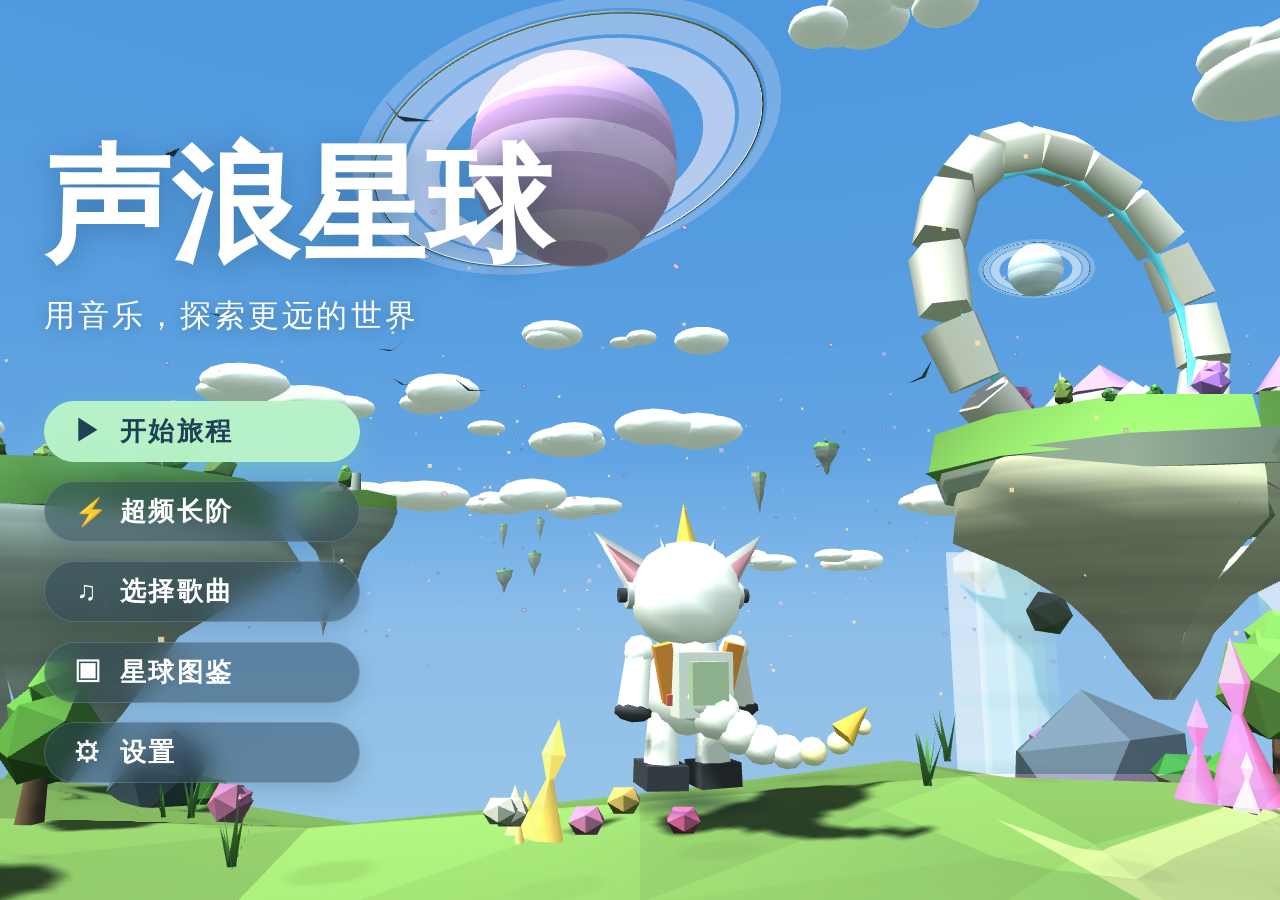
==== 声浪星球.html @ 1a1d07af "feat(P2): 运行时专属机制接线（M1 副歌开闸 / M2 Drop 俯冲 / M5 旋律航线 / M6 用跑道弹琴） - Track.reset 清 section + CWMech.rese" ====
<!doctype html>
<html lang="zh-CN">
<head>
<meta charset="UTF-8" />
<meta name="viewport" content="width=device-width,initial-scale=1.0,user-scalable=no" />
<link rel="icon" href="data:," />
<title>声浪星球 · Soundwave Planet</title>
<style>
  *{box-sizing:border-box;-webkit-tap-highlight-color:transparent}
  html,body{margin:0;height:100%;overflow:hidden;background:#BFE9FF;
    font-family:-apple-system,BlinkMacSystemFont,"PingFang SC","Microsoft YaHei",sans-serif;
    -webkit-font-smoothing:antialiased;user-select:none}
  #stage{position:fixed;inset:0}
  canvas{display:block}

  /* ============ HUD 容器 ============ */
  #huds{position:fixed;inset:0;pointer-events:none;z-index:10}
  .hudLayer{ --px: calc(100vh / 941); position:absolute;inset:0;overflow:hidden }
  .quad{position:absolute;width:50%;height:50%;overflow:hidden}
  .quad.q0{left:0;top:0} .quad.q1{left:50%;top:0}
  .quad.q2{left:0;top:50%} .quad.q3{left:50%;top:50%}
  .quad>.hudLayer{width:100vw;height:100vh;inset:auto;left:0;top:0;
    transform:scale(.5);transform-origin:0 0}

  #divider{position:absolute;inset:0;display:none;pointer-events:none;z-index:12}
  #divider.on{display:block}
  #divider:before{content:"";position:absolute;left:calc(50% - 2.5px);top:0;width:5px;height:100%;background:#fff}
  #divider:after{content:"";position:absolute;top:calc(50% - 2.5px);left:0;height:5px;width:100%;background:#fff}

  /* ============ 通用玻璃卡 ============ */
  .glass{
    background:rgba(28,60,88,.44);
    border:calc(1px) solid rgba(255,255,255,.14);
    backdrop-filter:blur(14px);-webkit-backdrop-filter:blur(14px);
    border-radius:calc(26 * var(--px));
    box-shadow:0 calc(10 * var(--px)) calc(30 * var(--px)) rgba(14,35,54,.18);
  }
  .hud{position:absolute;pointer-events:none}
  h1,h2,p{margin:0}

  /* ---------- 音乐卡 ---------- */
  .music{left:calc(40*var(--px));top:calc(44*var(--px));
    width:calc(372*var(--px));height:calc(134*var(--px));
    padding:calc(24*var(--px));display:flex;gap:calc(22*var(--px));align-items:center}
  .music .cover{width:calc(86*var(--px));height:calc(86*var(--px));border-radius:calc(18*var(--px));
    flex:0 0 auto;position:relative;overflow:hidden;
    background:linear-gradient(150deg,#F6C3CE,#8E6BA6 58%,#3E3660)}
  .music .cover:after{content:"";position:absolute;inset:0;
    background:radial-gradient(circle at 64% 26%,rgba(255,244,218,.95) 0 13%,rgba(255,244,218,0) 44%)}
  .music .meta{flex:1;min-width:0}
  .music .meta .t{font-size:calc(30*var(--px));font-weight:700;color:#fff;letter-spacing:.02em;
    line-height:1.1;white-space:nowrap;overflow:hidden;text-overflow:ellipsis}
  .music .meta .a{font-size:calc(21*var(--px));font-weight:500;color:rgba(255,255,255,.78);margin-top:calc(3*var(--px))}
  .music .meta .time{font-size:calc(18*var(--px));font-weight:500;color:rgba(255,255,255,.74);
    margin-top:calc(8*var(--px));letter-spacing:.04em}
  .wave{display:flex;align-items:flex-end;gap:calc(3*var(--px));height:calc(20*var(--px));margin-top:calc(6*var(--px))}
  .wave i{width:calc(3*var(--px));border-radius:calc(2*var(--px));background:rgba(168,238,255,.95);display:block}
  .wave i.dim{background:rgba(255,255,255,.30)}

  /* ---------- 任务卡 ---------- */
  .task{right:calc(66*var(--px));top:calc(36*var(--px));
    width:calc(340*var(--px));padding:calc(26*var(--px)) calc(28*var(--px))}
  .task .h{font-size:calc(28*var(--px));font-weight:700;color:#fff;margin-bottom:calc(12*var(--px));
    letter-spacing:.05em}
  .task .li{display:flex;align-items:center;gap:calc(14*var(--px));
    font-size:calc(23*var(--px));color:rgba(255,255,255,.90);font-weight:500;padding:calc(7*var(--px)) 0}
  .task .li .box{width:calc(20*var(--px));height:calc(20*var(--px));flex:0 0 auto;
    border:calc(2.4*var(--px)) solid rgba(255,255,255,.55);border-radius:calc(5*var(--px))}
  .task .li .box.done{background:rgba(168,238,255,.92);border-color:rgba(168,238,255,.92)}
  .task .li span{flex:1}
  .task .li b{font-weight:600;color:#fff;font-variant-numeric:tabular-nums}

  /* ---------- 资源栏 ---------- */
  .res{right:calc(150*var(--px));top:calc(40*var(--px));display:flex;gap:calc(34*var(--px));
    padding:calc(18*var(--px)) calc(32*var(--px))}
  .res i{display:flex;align-items:center;gap:calc(13*var(--px));font-style:normal;
    font-size:calc(24*var(--px));font-weight:600;color:#fff;font-variant-numeric:tabular-nums}
  .res i em{width:calc(20*var(--px));height:calc(20*var(--px));border-radius:calc(6*var(--px));
    transform:rotate(45deg);display:block}

  /* ---------- 圆钮（M3-OP：虚拟摇杆 .stick 已移除，换道改由半区轻点/← →）---------- */
  .rbtns{right:calc(150*var(--px));bottom:calc(56*var(--px));display:flex;align-items:center;gap:calc(24*var(--px))}
  .rbtns b{width:calc(76*var(--px));height:calc(76*var(--px));border-radius:50%;
    border:calc(2.5*var(--px)) solid rgba(255,255,255,.34);background:rgba(255,255,255,.13);
    backdrop-filter:blur(8px);display:flex;align-items:center;justify-content:center;
    color:#fff;font-size:calc(30*var(--px));font-weight:600}
  .rbtns b.big{width:calc(104*var(--px));height:calc(104*var(--px));background:rgba(255,255,255,.20);
    font-size:calc(40*var(--px))}
  /* 参考图右缘中部的独立跑步圆钮 */
  .runbtn{right:calc(66*var(--px));top:42%;transform:translateY(-50%)}
  .runbtn b{width:calc(86*var(--px));height:calc(86*var(--px));border-radius:50%;
    border:calc(2.5*var(--px)) solid rgba(255,255,255,.34);display:flex;align-items:center;justify-content:center;
    color:#fff;font-size:calc(32*var(--px));font-weight:600}
  /* ---------- M3-CW ·《超频长阶》常驻「同调」圆钮（触摸长按屏幕的兜底通道）---------- */
  .cwres{right:calc(150*var(--px));bottom:calc(150*var(--px))}
  .cwres b{width:calc(126*var(--px));height:calc(126*var(--px));border-radius:50%;
    border:calc(2.5*var(--px)) solid rgba(140,255,200,.34);background:rgba(140,255,200,.16);
    backdrop-filter:blur(8px);display:flex;align-items:center;justify-content:center;
    color:#fff;font-size:calc(26*var(--px));font-weight:700;letter-spacing:.04em;
    transition:background .10s,border-color .10s,transform .10s}
  .cwres b.on{background:rgba(140,255,200,.58);border-color:rgba(140,255,200,.95);transform:scale(1.08)}
  /* ---------- M3-CW · 单赛道操作提示：移到画面上方天空区（不遮挡近场障碍） ---------- */
  .hud.cwhint{left:50%;top:calc(128*var(--px));transform:translateX(-50%);
    padding:calc(12*var(--px)) calc(30*var(--px));font-size:calc(23*var(--px));letter-spacing:.03em;
    opacity:.88}
  .hud.cwhint kbd{padding:calc(3*var(--px)) calc(12*var(--px));font-size:calc(20*var(--px))}

  /* ---------- M3-CW · 音游 HUD（惰性层：仅进入 causeway 时创建并显示） ---------- */
  #cwhud{--px:calc(100vh / 941);position:fixed;inset:0;z-index:12;pointer-events:none;
    display:none;color:#fff;font-family:inherit;user-select:none;-webkit-user-select:none}
  #cwhud.on{display:block}
  #cwhud .bar{position:absolute;left:0;right:0;top:0;height:calc(7*var(--px));background:rgba(255,255,255,.10)}
  #cwhud .bar i{display:block;height:100%;width:0;
    background:linear-gradient(90deg,#18E0FF,#8CFFC8,#FF4FD8);
    box-shadow:0 0 calc(14*var(--px)) rgba(140,255,200,.65)}
  #cwhud .sc{position:absolute;right:calc(40*var(--px));top:calc(38*var(--px));text-align:right;
    text-shadow:0 calc(3*var(--px)) calc(16*var(--px)) rgba(0,0,0,.55)}
  #cwhud .sc b{display:block;font-size:calc(56*var(--px));font-weight:800;letter-spacing:.02em;line-height:1.05}
  #cwhud .sc s{display:block;font-size:calc(24*var(--px));font-weight:700;text-decoration:none;
    color:rgba(255,255,255,.72);margin-top:calc(6*var(--px))}
  #cwhud .cmb{position:absolute;left:calc(46*var(--px));top:calc(430*var(--px));
    text-shadow:0 calc(6*var(--px)) calc(26*var(--px)) rgba(0,0,0,.5)}
  #cwhud .cmb b{display:block;font-size:calc(104*var(--px));font-weight:800;line-height:.98}
  #cwhud .cmb s{display:block;font-size:calc(22*var(--px));font-weight:700;letter-spacing:.22em;
    text-decoration:none;color:rgba(255,255,255,.60)}
  #cwhud .jd{position:absolute;left:50%;top:calc(390*var(--px));transform:translate(-50%,-50%) scale(.86);
    font-size:calc(70*var(--px));font-weight:800;letter-spacing:.08em;opacity:0}
  #cwhud .jd.perfect{color:#8CFFC8;text-shadow:0 0 calc(30*var(--px)) rgba(140,255,200,.85)}
  #cwhud .jd.good{color:#FFE27A;text-shadow:0 0 calc(30*var(--px)) rgba(255,226,122,.75)}
  #cwhud .jd.miss{color:#FF6B8A;text-shadow:0 0 calc(30*var(--px)) rgba(255,107,138,.75)}
  #cwhud .jd.pop{opacity:1;transform:translate(-50%,-50%) scale(1);
    transition:opacity .10s ease,transform .10s ease}
  #cwhud .ly{position:absolute;left:calc(46*var(--px));top:calc(700*var(--px));
    display:flex;flex-direction:column;gap:calc(10*var(--px))}
  #cwhud .ly b{padding:calc(7*var(--px)) calc(22*var(--px));border-radius:calc(999*var(--px));
    font-size:calc(24*var(--px));font-weight:800;letter-spacing:.14em;
    border:calc(2*var(--px)) solid rgba(255,255,255,.20);color:rgba(255,255,255,.46);
    background:rgba(255,255,255,.05);transition:background .10s,color .10s,border-color .10s}
  #cwhud .ly b.on{color:#fff}
  #cwhud .ly b.lo.on{background:rgba(24,224,255,.34);border-color:rgba(24,224,255,.85)}
  #cwhud .ly b.hi.on{background:rgba(255,79,216,.34);border-color:rgba(255,79,216,.85)}
  #cwhud .orb{position:absolute;right:calc(40*var(--px));top:calc(168*var(--px));
    font-size:calc(26*var(--px));font-weight:700;color:rgba(255,255,255,.78);
    text-shadow:0 calc(3*var(--px)) calc(14*var(--px)) rgba(0,0,0,.5)}
  /* P4 · 预判窗口提示（段落交界前 2 拍出现；走向符号 ↑ 上行 / ↓ 下行 / ~ 持续） */
  #cwhud .ant{position:absolute;left:50%;top:calc(210*var(--px));transform:translateX(-50%) scale(.94);
    display:none;align-items:center;gap:calc(14*var(--px));
    padding:calc(9*var(--px)) calc(26*var(--px));border-radius:calc(999*var(--px));
    background:rgba(10,4,24,.55);border:calc(2*var(--px)) solid rgba(255,255,255,.30);
    font-size:calc(24*var(--px));font-weight:800;letter-spacing:.10em;color:#fff;
    text-shadow:0 calc(3*var(--px)) calc(14*var(--px)) rgba(0,0,0,.5);transition:border-color .12s,box-shadow .12s}
  #cwhud .ant.on{display:flex}
  #cwhud .ant b{font-size:calc(42*var(--px));line-height:1}
  #cwhud .ant em{font-style:normal;color:rgba(255,255,255,.62);font-size:calc(21*var(--px));letter-spacing:.06em}
  #cwhud .ant.ok{border-color:rgba(140,255,200,.95);box-shadow:0 0 calc(26*var(--px)) rgba(140,255,200,.55)}
  #cwhud .ant i{display:block;height:calc(5*var(--px));width:calc(120*var(--px));border-radius:calc(999*var(--px));
    background:rgba(255,255,255,.18);overflow:hidden}
  #cwhud .ant i s{display:block;height:100%;width:0;background:linear-gradient(90deg,#18E0FF,#8CFFC8)}
  /* P4 · 实时倍率（同调 mult × 预判 amo）；仅 >1.0 时显示，不占常规画面 */
  #cwhud .mz{position:absolute;right:calc(40*var(--px));top:calc(206*var(--px));
    display:none;font-size:calc(25*var(--px));font-weight:800;letter-spacing:.03em;
    color:#8CFFC8;text-shadow:0 calc(3*var(--px)) calc(16*var(--px)) rgba(0,0,0,.55)}
  #cwhud .mz.on{display:block}
  #cwhud .mz b{color:#FFE27A;font-weight:800}
  /* P4 · 当前镜头名（仅调试 / 固定追尾辅助时显示，不污染常规截图） */
  #cwhud .lens{position:absolute;left:50%;bottom:calc(34*var(--px));transform:translateX(-50%);
    display:none;font-size:calc(21*var(--px));font-weight:700;letter-spacing:.22em;
    color:rgba(255,255,255,.60);text-shadow:0 calc(3*var(--px)) calc(14*var(--px)) rgba(0,0,0,.5)}
  #cwhud .lens.on{display:block}
  /* ---------------- M3-CW · P5 结算面板（纯 DOM 覆盖层，零 3D / 零漂移） ---------------- */
  #cwres{--px:calc(100vh / 941);position:fixed;inset:0;z-index:20;display:none;
    align-items:center;justify-content:center;pointer-events:none;
    background:radial-gradient(circle at 50% 42%,rgba(8,4,22,.70),rgba(3,2,10,.90))}
  #cwres.on{display:flex;pointer-events:auto}
  #cwres .card{width:calc(760*var(--px));padding:calc(44*var(--px)) calc(54*var(--px)) calc(40*var(--px));
    border-radius:calc(36*var(--px));background:rgba(14,8,34,.86);
    border:calc(2*var(--px)) solid rgba(140,255,200,.26);text-align:center;color:#fff;
    box-shadow:0 calc(32*var(--px)) calc(96*var(--px)) rgba(0,0,0,.58);backdrop-filter:blur(10px)}
  #cwres .hd{font-size:calc(27*var(--px));font-weight:700;letter-spacing:.14em;color:rgba(255,255,255,.74)}
  #cwres .rk{font-size:calc(184*var(--px));font-weight:800;line-height:.98;letter-spacing:.02em;
    margin:calc(4*var(--px)) 0 calc(6*var(--px))}
  #cwres .rk.S{color:#8CFFC8;text-shadow:0 0 calc(60*var(--px)) rgba(140,255,200,.72)}
  #cwres .rk.A{color:#7DE8FF;text-shadow:0 0 calc(54*var(--px)) rgba(125,232,255,.66)}
  #cwres .rk.B{color:#FFE27A;text-shadow:0 0 calc(48*var(--px)) rgba(255,226,122,.58)}
  #cwres .rk.C{color:#E88A8A;text-shadow:0 0 calc(44*var(--px)) rgba(232,138,138,.52)}
  #cwres .sc{font-size:calc(62*var(--px));font-weight:800;font-variant-numeric:tabular-nums;line-height:1.05}
  #cwres .sc s{display:block;font-size:calc(19*var(--px));font-weight:700;letter-spacing:.28em;
    color:rgba(255,255,255,.44);text-decoration:none;margin-top:calc(4*var(--px))}
  #cwres .grid{display:flex;justify-content:center;gap:calc(38*var(--px));
    margin:calc(26*var(--px)) 0 calc(4*var(--px))}
  #cwres .grid i{font-style:normal;min-width:calc(140*var(--px))}
  #cwres .grid i b{display:block;font-size:calc(38*var(--px));font-weight:800;font-variant-numeric:tabular-nums}
  #cwres .grid i s{display:block;font-size:calc(18*var(--px));font-weight:700;letter-spacing:.16em;
    color:rgba(255,255,255,.44);text-decoration:none;margin-top:calc(7*var(--px))}
  #cwres .judges{margin-top:calc(22*var(--px));font-size:calc(23*var(--px));font-weight:700;
    letter-spacing:.06em;font-variant-numeric:tabular-nums}
  #cwres .judges .p{color:#7DE8FF} #cwres .judges .g{color:#9BE8A8} #cwres .judges .m{color:#E88A8A}
  #cwres .ant{margin-top:calc(12*var(--px));font-size:calc(20*var(--px));font-weight:700;
    letter-spacing:.10em;color:rgba(255,255,255,.52);font-variant-numeric:tabular-nums}
  #cwres .bts{display:flex;justify-content:center;gap:calc(24*var(--px));margin-top:calc(38*var(--px))}
  #cwres .bts b{padding:calc(15*var(--px)) calc(44*var(--px));border-radius:calc(999*var(--px));
    font-size:calc(25*var(--px));font-weight:700;letter-spacing:.10em;cursor:pointer;
    border:calc(2*var(--px)) solid rgba(255,255,255,.32);background:rgba(255,255,255,.12);color:#fff;
    transition:background .12s,border-color .12s,transform .12s}
  #cwres .bts b:hover{background:rgba(255,255,255,.22);transform:translateX(calc(4*var(--px)))}
  #cwres .bts b.pri{border-color:rgba(140,255,200,.72);background:rgba(140,255,200,.20);
    box-shadow:0 0 calc(30*var(--px)) rgba(140,255,200,.34)}
  /* ---------------- P0 · 模块A 节拍条（跨场景可见节拍，纯 DOM / 零 draw call） ---------------- */
  #beatbar{--px:calc(100vh / 941);position:fixed;left:50%;bottom:calc(20*var(--px));
    transform:translateX(-50%);width:min(54vw,calc(620*var(--px)));z-index:11;pointer-events:none;
    opacity:0;transition:opacity .25s ease}
  #beatbar.on{opacity:1}
  #beatbar .trk{position:relative;height:calc(9*var(--px));border-radius:calc(999*var(--px));
    background:rgba(255,255,255,.10);box-shadow:inset 0 0 0 calc(1*var(--px)) rgba(255,255,255,.16);
    overflow:hidden;transition:box-shadow .12s ease}
  #beatbar .trk.near{box-shadow:inset 0 0 0 calc(1*var(--px)) rgba(140,255,200,.85),
    0 0 calc(22*var(--px)) rgba(140,255,200,.45)}
  #beatbar .trk u{position:absolute;top:0;bottom:0;width:calc(1*var(--px));background:rgba(255,255,255,.26)}
  #beatbar .trk u.t0{left:0} #beatbar .trk u.t1{left:100%;transform:translateX(-100%)}
  #beatbar .trk u.mid{left:50%;background:rgba(140,255,200,.55)}
  #beatbar .trk i{position:absolute;top:calc(-4*var(--px));bottom:calc(-4*var(--px));left:0;
    width:calc(3*var(--px));border-radius:calc(2*var(--px));background:#EAFBFF;
    box-shadow:0 0 calc(12*var(--px)) rgba(234,251,255,.92);transform:translateX(-50%)}
  #beatbar .pulse{position:absolute;left:50%;bottom:calc(20*var(--px));width:calc(14*var(--px));
    height:calc(14*var(--px));border-radius:50%;background:#18E0FF;opacity:0;
    box-shadow:0 0 calc(20*var(--px)) rgba(24,224,255,.85);transform:translateX(-50%) scale(.8)}
  /* ---------------- P0 · Feedback 反馈浮字（跨场景判定飘字，纯 DOM） ---------------- */
  #fdbk{--px:calc(100vh / 941);position:fixed;left:50%;bottom:calc(66*var(--px));z-index:11;pointer-events:none}
  #fdbk .pop{position:absolute;left:0;bottom:0;transform:translate(-50%,0) scale(1);opacity:0;
    font-size:calc(38*var(--px));font-weight:800;letter-spacing:.10em;white-space:nowrap;
    text-shadow:0 calc(3*var(--px)) calc(16*var(--px)) rgba(0,0,0,.55)}
  #fdbk .pop.perfect{color:#8CFFC8} #fdbk .pop.good{color:#FFE27A} #fdbk .pop.miss{color:#FF6B8A}
  .side{right:calc(66*var(--px));top:50%;transform:translateY(-50%);
    display:flex;flex-direction:column;gap:calc(22*var(--px))}
  .side b{width:calc(96*var(--px));height:calc(96*var(--px));border-radius:calc(26*var(--px));
    display:flex;align-items:center;justify-content:center;font-size:calc(42*var(--px));
    color:rgba(255,255,255,.92)}

  /* ---------- 洞穴收集提示 ---------- */
  .prompt{left:calc(50% + 140*var(--px));transform:translateX(-50%);top:calc(560*var(--px));
    padding:calc(22*var(--px)) calc(46*var(--px));display:flex;align-items:center;gap:calc(22*var(--px));
    font-size:calc(28*var(--px));font-weight:600;color:#fff;letter-spacing:.04em;white-space:nowrap}
  .prompt kbd{background:rgba(255,255,255,.94);color:#22384C;border-radius:calc(9*var(--px));
    padding:calc(4*var(--px)) calc(15*var(--px));font-size:calc(24*var(--px));font-weight:800;
    font-family:inherit;box-shadow:0 calc(3*var(--px)) 0 rgba(0,0,0,.16)}
  .prompt em{color:#7DE8FF;font-style:normal;font-size:calc(34*var(--px))}

  /* ---------- 小地图 ---------- */
  .map{right:calc(130*var(--px));bottom:calc(56*var(--px));width:calc(236*var(--px));
    display:flex;flex-direction:column;align-items:center;gap:calc(18*var(--px))}
  .map .dial{width:calc(236*var(--px));height:calc(236*var(--px));border-radius:50%;
    background:radial-gradient(circle at 50% 42%,rgba(228,244,248,.60),rgba(198,222,234,.36) 70%,rgba(188,214,228,.22));
    border:calc(3*var(--px)) solid rgba(255,255,255,.44);backdrop-filter:blur(8px);
    position:relative;overflow:hidden}
  .map .dial:before{content:"";position:absolute;inset:calc(24*var(--px));
    border-radius:50%;border:calc(1.6*var(--px)) dashed rgba(60,110,140,.26)}
  .map .dial:after{content:"";position:absolute;left:50%;top:calc(50% - 8*var(--px));
    width:0;height:0;margin-left:calc(-20*var(--px));
    border-left:calc(20*var(--px)) solid transparent;border-right:calc(20*var(--px)) solid transparent;
    border-bottom:calc(38*var(--px)) solid #fff;
    filter:drop-shadow(0 calc(3*var(--px)) calc(6*var(--px)) rgba(40,70,95,.35))}
  .map .label{font-size:calc(28*var(--px));font-weight:700;color:#fff;
    text-shadow:0 calc(3*var(--px)) calc(11*var(--px)) rgba(30,60,85,.55);letter-spacing:.20em}

  /* ---------- HOME 标题菜单 ---------- */
  .title{left:calc(46*var(--px));top:calc(150*var(--px))}
  .title h1{font-size:calc(132*var(--px));font-weight:800;color:#fff;letter-spacing:.01em;
    line-height:1;text-shadow:0 calc(6*var(--px)) calc(30*var(--px)) rgba(24,64,96,.38)}
  .title p{font-size:calc(32*var(--px));font-weight:500;color:#fff;
    margin-top:calc(28*var(--px));letter-spacing:.10em;
    text-shadow:0 calc(3*var(--px)) calc(16*var(--px)) rgba(24,64,96,.42)}
  .menu{margin-top:calc(66*var(--px));display:flex;flex-direction:column;gap:calc(20*var(--px))}
  .menu button{width:calc(330*var(--px));height:calc(64*var(--px));border-radius:calc(999*var(--px));
    border:calc(1.5px) solid rgba(255,255,255,.16);background:rgba(42,70,88,.50);
    backdrop-filter:blur(13px);color:#fff;font-family:inherit;cursor:pointer;
    font-size:calc(27*var(--px));font-weight:600;letter-spacing:.10em;
    display:flex;align-items:center;gap:calc(18*var(--px));padding-left:calc(30*var(--px));
    transition:transform .16s,background .16s;pointer-events:auto;
    box-shadow:0 calc(7*var(--px)) calc(22*var(--px)) rgba(14,35,54,.16)}
  .menu button:hover{transform:translateX(calc(6*var(--px)))}
  .menu button.primary{background:rgba(186,244,200,.96);color:#204055;border-color:rgba(186,244,200,.96);
    box-shadow:0 calc(10*var(--px)) calc(30*var(--px)) rgba(120,220,170,.36)}
  .menu button .ic{font-size:calc(28*var(--px));width:calc(30*var(--px));text-align:center}

  /* ============ 开发调试层 ============ */
  #cmp{position:fixed;inset:0;z-index:13;display:none;pointer-events:none}
  #cmp.on{display:block}
  #cmp img{width:100%;height:100%;object-fit:fill}
  #cmpbar{position:fixed;left:14px;bottom:14px;z-index:14;display:none;gap:8px;align-items:center;
    background:rgba(10,18,28,.72);color:#fff;padding:8px 12px;border-radius:10px;font-size:12px}
  #cmpbar.on{display:flex}
  #dbg{position:fixed;right:10px;bottom:10px;z-index:20;display:none;
    background:rgba(10,18,28,.76);color:#9fe8ff;font:11px/1.5 ui-monospace,Menlo,monospace;
    padding:8px 10px;border-radius:8px;max-width:44vw;white-space:pre-wrap}
  #dbg.on{display:block}
  .flash{position:fixed;inset:0;background:#fff;opacity:0;pointer-events:none;z-index:11;transition:opacity .1s}

  /* ---------------- P1 · 曲目选择浮层（「换歌即换关」的入口，纯 DOM / 零 draw call） ------------- */
  #songsel{--px:calc(100vh / 941);position:fixed;inset:0;z-index:22;display:none;
    align-items:center;justify-content:center;pointer-events:none;
    background:radial-gradient(circle at 50% 40%,rgba(8,4,22,.74),rgba(3,2,10,.92))}
  #songsel.on{display:flex;pointer-events:auto}
  #songsel .card{width:calc(880*var(--px));max-height:calc(772*var(--px));overflow:auto;
    padding:calc(38*var(--px)) calc(46*var(--px)) calc(34*var(--px));
    border-radius:calc(34*var(--px));background:rgba(14,8,34,.88);
    border:calc(2*var(--px)) solid rgba(140,255,200,.24);color:#fff;
    box-shadow:0 calc(32*var(--px)) calc(96*var(--px)) rgba(0,0,0,.58);backdrop-filter:blur(10px)}
  #songsel .hd{font-size:calc(30*var(--px));font-weight:800;letter-spacing:.10em}
  #songsel .sub{margin-top:calc(8*var(--px));font-size:calc(20*var(--px));font-weight:600;
    letter-spacing:.04em;color:rgba(255,255,255,.56)}
  #songsel .list{margin-top:calc(24*var(--px));display:flex;flex-direction:column;gap:calc(14*var(--px))}
  #songsel .tk{display:flex;align-items:center;gap:calc(22*var(--px));
    padding:calc(18*var(--px)) calc(26*var(--px));border-radius:calc(22*var(--px));
    border:calc(2*var(--px)) solid rgba(255,255,255,.16);background:rgba(255,255,255,.06);
    cursor:pointer;transition:background .12s,border-color .12s,transform .12s}
  #songsel .tk:hover{background:rgba(140,255,200,.12);border-color:rgba(140,255,200,.52);
    transform:translateX(calc(6*var(--px)))}
  #songsel .tk.cur{border-color:rgba(140,255,200,.80);background:rgba(140,255,200,.16)}
  #songsel .tk.off{opacity:.44;cursor:not-allowed}
  #songsel .tk.off:hover{background:rgba(255,255,255,.06);border-color:rgba(255,255,255,.16);transform:none}
  #songsel .tk .nm{flex:1;min-width:0}
  #songsel .tk .nm b{display:block;font-size:calc(30*var(--px));font-weight:800;letter-spacing:.02em}
  #songsel .tk .nm s{display:block;text-decoration:none;margin-top:calc(6*var(--px));
    font-size:calc(19*var(--px));font-weight:600;color:rgba(255,255,255,.52)}
  #songsel .tk .mt{text-align:right;font-variant-numeric:tabular-nums;white-space:nowrap}
  #songsel .tk .mt b{display:block;font-size:calc(24*var(--px));font-weight:800}
  #songsel .tk .mt s{display:block;text-decoration:none;font-size:calc(18*var(--px));
    font-weight:700;letter-spacing:.12em;color:rgba(255,255,255,.44);margin-top:calc(4*var(--px))}
  #songsel .tags{margin-top:calc(10*var(--px));display:flex;flex-wrap:wrap;gap:calc(8*var(--px))}
  #songsel .tags i{font-style:normal;font-size:calc(17*var(--px));font-weight:700;
    letter-spacing:.06em;padding:calc(5*var(--px)) calc(14*var(--px));border-radius:calc(999*var(--px));
    border:calc(2*var(--px)) solid rgba(125,232,255,.42);background:rgba(125,232,255,.14);color:#BFEFFF}
  #songsel .tk.off .tags i{border-color:rgba(255,255,255,.24);background:rgba(255,255,255,.08);
    color:rgba(255,255,255,.60)}
  #songsel .bts{display:flex;justify-content:center;margin-top:calc(26*var(--px))}
  #songsel .bts b{padding:calc(14*var(--px)) calc(42*var(--px));border-radius:calc(999*var(--px));
    font-size:calc(24*var(--px));font-weight:700;letter-spacing:.10em;cursor:pointer;
    border:calc(2*var(--px)) solid rgba(255,255,255,.32);background:rgba(255,255,255,.12);color:#fff;
    transition:background .12s}
  #songsel .bts b:hover{background:rgba(255,255,255,.22)}
  #songsel .hint{margin-top:calc(16*var(--px));text-align:center;font-size:calc(18*var(--px));
    font-weight:600;letter-spacing:.04em;color:rgba(255,255,255,.44)}
  /* ---- P2·CWMech：运行时机制表现层（纯 DOM / 零 draw call；M1 开闸 / M2 DROP 大字 / M5 航线 chip）---- */
  #cwmech{--px:calc(100vh / 941);position:fixed;inset:0;pointer-events:none;z-index:15;
    opacity:0;transition:opacity .2s;font-family:inherit}
  #cwmech.on{opacity:1}
  #cwmech .ban{position:absolute;left:50%;top:24%;transform:translate(-50%,0);opacity:0;
    font-size:calc(78*var(--px));font-weight:800;letter-spacing:.16em;white-space:nowrap;color:#fff;
    text-shadow:0 0 calc(24*var(--px)) rgba(125,232,255,.9),0 0 calc(60*var(--px)) rgba(125,232,255,.5)}
  #cwmech .ban.over{color:#FFE9A8;text-shadow:0 0 calc(24*var(--px)) rgba(255,196,64,.9),0 0 calc(60*var(--px)) rgba(255,196,64,.5)}
  #cwmech .ban.drop{color:#FFB3B3;text-shadow:0 0 calc(28*var(--px)) rgba(255,64,96,.95),0 0 calc(72*var(--px)) rgba(255,64,96,.55)}
  #cwmech .lane{position:absolute;left:50%;bottom:12%;transform:translateX(-50%);opacity:0;
    padding:calc(10*var(--px)) calc(28*var(--px));border-radius:calc(999*var(--px));
    font-size:calc(22*var(--px));font-weight:700;letter-spacing:.08em;
    border:calc(2*var(--px)) solid rgba(125,232,255,.5);background:rgba(20,40,60,.5);color:#BFEFFF;
    transition:opacity .18s,background .12s,border-color .12s}
  #cwmech .lane.on{opacity:1}
  #cwmech .lane.hit{background:rgba(125,232,255,.28);border-color:rgba(125,232,255,.95);color:#fff}
</style>
</head>
<body>
<div id="stage"></div>
<div class="flash" id="flash"></div>
<div id="huds"></div>
<div id="divider"></div>
<div id="cmp"><img id="cmpimg" alt="" /></div>
<div id="cmpbar">对比叠加 <input id="cmpslider" type="range" min="0" max="100" value="50" /><span id="cmpval">50%</span></div>
<div id="dbg"></div>

<script src="./three.min.js"></script>
<script>
/* ============================================================================
   声浪星球 Soundwave Planet — 低多边形 3D（四场景 · 1:1 视觉复刻版）
   ========================================================================== */
(function(){
'use strict';

/* ---------------------------------------------------------------- 0. 参数 */
var Q = new URLSearchParams(location.search);
var FREEZE   = Q.get('freeze') === '1';
var SHOWCASE = Q.get('showcase') === '1';
var COMPARE  = Q.get('compare') === '1';
var STARTKEY = Q.get('scene') || 'home';
if (SHOWCASE) STARTKEY = 'showcase';
var DBG = Q.get('dbg') === '1';

var _seed = 0x2F6E2B1 >>> 0;
function srand(s){ _seed = (s >>> 0) || 1; }
function rnd(){ _seed = (Math.imul(_seed, 1664525) + 1013904223) >>> 0; return _seed / 4294967296; }
function rr(a,b){ return a + (b-a)*rnd(); }
function ri(a,b){ return Math.floor(rr(a, b + 0.999)); }
function pick(a){ return a[Math.floor(rnd()*a.length)]; }
/* 独立确定性随机序列：供"零漂移"新增元素使用——走自己的 seed，绝不触碰全局 _seed，
   因此可以在已调好的场景里任意插入随机外观的元素而不打乱既有构图 */
function dseq(seed){ var s = (seed >>> 0) || 1; return function(){ s = (Math.imul(s, 1664525) + 1013904223) >>> 0; return s / 4294967296; }; }
function clamp(v,a,b){ return v<a?a:(v>b?b:v); }
/* M3-CW · P4：运镜缓动（比操作慢 —— 镜头是"运镜"而非"操作"，见设计 §5.2） */
function easeInOutSine(t){ return -(Math.cos(Math.PI * t) - 1) / 2; }
function sstep(t){ t = clamp(t,0,1); return t*t*(3-2*t); }
function D2R(d){ return d*Math.PI/180; }

/* ------------------------------------------------------------------ 工具 */
function shade(hex,k){
  var c = new THREE.Color(hex);
  c.r = Math.min(1, c.r*k); c.g = Math.min(1, c.g*k); c.b = Math.min(1, c.b*k);
  return c.getHex();
}
/* ------------------------------------------------------- 程序化 canvas 贴图
   合规说明：规范禁止 PBR / 照片纹理 / 法线贴图。这里全部由 canvas 现画渐变、
   条纹、噪点生成（与已有 blobTex() 同类），只用来做柔和过渡与层次，不引入真实影像。 */
var _ptexCache = {};
function _pSeed(s){ return function(){ s = (s*1664525 + 1013904223) & 0x7fffffff; return s / 0x7fffffff; }; }
function ptex(key, cA, cB, opt){
  opt = opt || {};
  var bands = opt.bands || 0, grains = opt.n || 0, size = opt.size || 128;
  var rp = opt.rep || [1, 1];
  var ck = [key, cA, cB, bands, grains, size, rp[0], rp[1]].join('|');
  if (_ptexCache[ck]) return _ptexCache[ck];

  var S = size, cv = document.createElement('canvas');
  cv.width = S; cv.height = S;
  var g = cv.getContext('2d');
  var rndT = _pSeed(0x51F3A7 + S + bands*17 + grains);
  var a = '#' + ('000000' + (cA >>> 0).toString(16)).slice(-6);
  var b = '#' + ('000000' + (cB >>> 0).toString(16)).slice(-6);
  var lg = g.createLinearGradient(0, 0, 0, S);
  lg.addColorStop(0, a); lg.addColorStop(1, b);
  g.fillStyle = lg; g.fillRect(0, 0, S, S);

  /* 横向柔和条带（地层 / 纬度带 / 水流纹） */
  for (var i = 0; i < bands; i++){
    var y = (i + 0.5) / bands * S;
    var hb = S / bands * (0.35 + 0.30*rndT());
    g.globalAlpha = 0.08 + 0.07*rndT();
    g.fillStyle = (i % 2) ? '#ffffff' : '#000000';
    g.fillRect(0, y - hb*0.5, S, hb);
  }
  /* 细颗粒噪点，破掉大色块的塑料感 */
  for (var j = 0; j < grains; j++){
    var x2 = rndT()*S, y2 = rndT()*S, r2 = 1 + rndT()*3.2;
    g.globalAlpha = 0.025 + rndT()*0.055;
    g.fillStyle = rndT() < 0.5 ? '#ffffff' : '#000000';
    g.beginPath(); g.arc(x2, y2, r2, 0, 6.283); g.fill();
  }
  g.globalAlpha = 1;

  var t = new THREE.CanvasTexture(cv);
  t.wrapS = t.wrapT = THREE.RepeatWrapping;
  t.repeat.set(rp[0], rp[1]);
  t.needsUpdate = true;
  _ptexCache[ck] = t;
  return t;
}

/* 地表通用柔和噪点贴图（与顶点色相乘，只做柔化不做图案） */
function terrainTex(rep){
  rep = rep || [10, 8];
  return ptex('terrain', 0xFFFFFF, 0xDEDEDE, { n: 80, rep: rep });
}

function M(color, o){
  o = o || {};
  var m = new THREE.MeshLambertMaterial({
    color: color, flatShading: true,
    emissive: o.emissive != null ? o.emissive : 0x000000,
    transparent: !!o.transparent,
    opacity: o.opacity != null ? o.opacity : 1,
    side: o.side || THREE.FrontSide,
    depthWrite: o.depthWrite !== false,
    fog: o.fog !== false
  });
  if (o.map) m.map = o.map;
  if (o.emissive != null) m.emissiveIntensity = o.ei != null ? o.ei : 1;
  return m;
}
function basic(color, o){
  o = o || {};
  return new THREE.MeshBasicMaterial({
    color: color, transparent: !!o.transparent, opacity: o.opacity != null ? o.opacity : 1,
    side: o.side || THREE.FrontSide, depthWrite: o.depthWrite !== false,
    blending: o.additive ? THREE.AdditiveBlending : THREE.NormalBlending, fog: o.fog !== false
  });
}
function add(parent, geo, mat, x, y, z, opts){
  opts = opts || {};
  var m = new THREE.Mesh(geo, mat);
  m.position.set(x||0, y||0, z||0);
  if (opts.rot) m.rotation.set(opts.rot[0]||0, opts.rot[1]||0, opts.rot[2]||0);
  if (opts.scale) m.scale.set(opts.scale[0], opts.scale[1], opts.scale[2]);
  m.castShadow = opts.cast !== false;
  m.receiveShadow = opts.recv !== false;
  parent.add(m);
  return m;
}
function grp(parent, x,y,z){ var g = new THREE.Group(); g.position.set(x||0,y||0,z||0); parent.add(g); return g; }

function makeSky(zenith, horizon, groundBelow){
  var R = 4000;
  var g = new THREE.SphereGeometry(R, 28, 18);
  var p = g.attributes.position, cols = [];
  var cz = new THREE.Color(zenith), ch = new THREE.Color(horizon), cg = new THREE.Color(groundBelow || horizon);
  for (var i = 0; i < p.count; i++){
    var y = p.getY(i) / R;
    var c = y > 0 ? ch.clone().lerp(cz, Math.pow(y, 0.32)) : ch.clone().lerp(cg, Math.pow(-y, 0.6));
    cols.push(c.r, c.g, c.b);
  }
  g.setAttribute('color', new THREE.Float32BufferAttribute(cols, 3));
  var m = new THREE.Mesh(g, new THREE.MeshBasicMaterial({
    vertexColors: true, side: THREE.BackSide, fog: false, depthWrite: false
  }));
  m.renderOrder = -1000;
  return m;
}

/* 低多边形起伏地表 */
function planeTerrain(W, D, SW, SD, hFn, cFn, jitter){
  var g = new THREE.PlaneGeometry(W, D, SW, SD);
  g.rotateX(-Math.PI / 2);
  var p = g.attributes.position;
  for (var i = 0; i < p.count; i++) p.setY(i, hFn(p.getX(i), p.getZ(i)));
  var ng = g.toNonIndexed();
  ng.computeVertexNormals();
  var np = ng.attributes.position, cols = [];
  var j = jitter == null ? 0.13 : jitter;
  for (var k = 0; k < np.count; k += 3){
    var cx = (np.getX(k) + np.getX(k+1) + np.getX(k+2)) / 3;
    var cz = (np.getZ(k) + np.getZ(k+1) + np.getZ(k+2)) / 3;
    var cy = (np.getY(k) + np.getY(k+1) + np.getY(k+2)) / 3;
    var col = new THREE.Color(shade(cFn(cx, cz, cy), 1 - j/2 + j*rnd()));
    for (var t = 0; t < 3; t++) cols.push(col.r, col.g, col.b);
  }
  ng.setAttribute('color', new THREE.Float32BufferAttribute(cols, 3));
  ng.computeVertexNormals();
  return ng;
}

/* 浮岛：起伏草皮顶盖 + 不规则车削岩体 */
function floatingIsland(opt){
  opt = opt || {};
  var R = opt.r, seg = opt.seg || 11;
  var g = new THREE.Group();
  var thick = opt.thick || 2.2;
  var bumpy = opt.bumpy == null ? 1 : opt.bumpy;
  var cliff = opt.cliff || 0x9AAE9C, rockC = opt.rock || 0x8FA6AC;

  /* 1) 草皮顶盖（边缘起伏、顶面微隆） */
  var cap = new THREE.CylinderGeometry(R*0.985, R, thick, seg, 1);
  var pp = cap.attributes.position;
  for (var i = 0; i < pp.count; i++){
    var x = pp.getX(i), y = pp.getY(i), z = pp.getZ(i);
    var ang = Math.atan2(z, x);
    var j = 1 + 0.075*Math.sin(ang*3.0 + R*0.7) + (rnd() - 0.5)*0.065*bumpy;
    pp.setX(i, x*j); pp.setZ(i, z*j);
    if (y > 0) pp.setY(i, y + (rnd() - 0.55)*0.30*bumpy);
  }
  cap.computeVertexNormals();
  var capMesh = new THREE.Mesh(cap, M(opt.top, { emissive: shade(opt.top, 0.20), ei: 1 }));
  capMesh.castShadow = capMesh.receiveShadow = true;
  g.add(capMesh);

  /* 2) 岩体：车削体（顶部宽、腰部微鼓、底部收尖） */
  var H = opt.coneH || 12;
  var prof = [], nP = 7;
  for (var s = nP; s >= 0; s--){
    var t = s/nP;
    var rad = R * (1 - Math.pow(t, 0.90)*0.965);
    /* 双频扰动：让岩体轮廓出现"层叠台阶"而不是光滑圆锥（参考图浮岛底部是分层的岩石锥） */
    rad *= 1 + 0.16*Math.sin(t*5.1 + R*0.9) + 0.09*Math.sin(t*11.3 + R*2.1);
    rad *= 1 + 0.13*Math.sin(t*Math.PI);
    if (s === 0) rad = R*0.995;
    prof.push(new THREE.Vector2(Math.max(R*0.045, rad), -thick/2 - t*H));
  }
  var rockGeo = new THREE.LatheGeometry(prof, seg);
  var rp = rockGeo.attributes.position;
  for (var k = 0; k < rp.count; k++){
    var s2 = 1 + (rnd() - 0.5)*0.18*bumpy;
    rp.setX(k, rp.getX(k)*s2); rp.setZ(k, rp.getZ(k)*s2);
  }
  rockGeo.computeVertexNormals();
  /* 岩体贴地层条纹贴图（LatheGeometry 的 v 恰好沿剖面自上而下，最适合做岩层） */
  var rockMat = M(rockC, { emissive: shade(rockC, 0.28), ei: 1,
    map: ptex('islrock', shade(rockC, 1.14), shade(rockC, 0.58), { bands: 13, n: 36 }) });
  var rockMesh = new THREE.Mesh(rockGeo, rockMat);
  rockMesh.castShadow = true;
  g.add(rockMesh);

  /* 3) 岩块碎屑 */
  var n = opt.chunks == null ? 5 : opt.chunks;
  for (var c2 = 0; c2 < n; c2++){
    var a2 = rr(0, 6.283), rad2 = R*rr(0.32, 0.90);
    var ch = add(g, new THREE.IcosahedronGeometry(rr(0.6,1.5)*(R/12), 0), M(shade(cliff, rr(0.84,1.10))),
      Math.cos(a2)*rad2, -thick/2 - rr(0.6, H*0.72), Math.sin(a2)*rad2);
    ch.rotation.set(rr(0,3), rr(0,3), rr(0,3));
  }
  return g;
}

function waterfall(w, h){
  var g = new THREE.Group();
  for (var i = 0; i < 3; i++){
    var m = add(g, new THREE.PlaneGeometry(w*(1 - i*0.20), h),
      M(0xEAF9FF, { transparent: true, opacity: 0.60 - i*0.14, side: THREE.DoubleSide,
                    emissive: 0xBFEFFF, ei: 0.60, depthWrite: false,
                    map: ptex('flow', 0xFFFFFF, 0xBFE4F5, { bands: 9, n: 14, rep: [1, 2] }) }),
      (i - 1)*w*0.22, -h/2, (i - 1)*0.20);
    m.userData.phase = i*1.7;
  }
  var mist = add(g, new THREE.SphereGeometry(w*0.72, 7, 5),
    M(0xFFFFFF, { transparent: true, opacity: 0.66, emissive: 0xEAF7FF, ei: 0.5, depthWrite: false }), 0, -h*0.02, 0);
  mist.scale.set(1, 0.45, 1);
  g.userData.mist = mist;
  /* 落点消散：底部两团由浓到淡的软雾，让瀑布"化进云里"而不是被硬切成一截矩形
     （纯几何追加，零 rnd 消耗 → 全场景随机序列与构图零漂移） */
  var tail = [];
  var tailSpec = [[0.90, 1.06, 0.50], [1.05, 1.50, 0.24]];
  for (var ti = 0; ti < tailSpec.length; ti++){
    var tp = tailSpec[ti];
    var tm = add(g, new THREE.SphereGeometry(w*tp[1], 8, 6),
      M(0xFFFFFF, { transparent: true, opacity: tp[2], emissive: 0xEAF7FF, ei: 0.5, depthWrite: false }),
      0, -h*tp[0], 0, { cast: false, recv: false });
    tm.scale.set(1, 0.55, 1);
    tm.userData.phase = ti*1.6; tm.userData.baseOpacity = tp[2];
    tail.push(tm);
  }
  g.userData.tail = tail;
  g.userData.isFall = true;
  return g;
}

function lowPolyTree(opt){
  opt = opt || {};
  var g = new THREE.Group();
  var th = opt.h || 4;
  add(g, new THREE.CylinderGeometry(th*0.055, th*0.085, th*0.46, 5), M(opt.trunk || 0x8A6A52), 0, th*0.23, 0)
    .rotation.set(rr(-0.05,0.05), rr(0,3), rr(-0.05,0.05));
  var crownN = opt.crown || 3, baseC = opt.leaf || 0x5FA85A;
  /* 分层树冠：自下而上逐层收小、逐层提亮（模拟顶部受光），破除"三个球堆一起"的塑料感 */
  for (var i = 0; i < crownN; i++){
    var k = crownN > 1 ? i/(crownN-1) : 0;
    var r = th*(0.31 - k*0.13) * rr(0.92, 1.08);
    var cy = th*(0.42 + i*0.16) + r*0.30;
    var spread = th*0.13*(1 - k*0.55);
    var c = add(g, new THREE.IcosahedronGeometry(r, 0),
      M(shade(baseC, 0.86 + k*0.24 + rr(-0.04, 0.04))),
      rr(-spread, spread), cy, rr(-spread, spread));
    c.rotation.set(rr(0,3), rr(0,3), rr(0,3));
    c.scale.set(rr(0.95,1.08), rr(0.78, 0.98), rr(0.95,1.08));
  }
  if (opt.tall) add(g, new THREE.ConeGeometry(th*0.19, th*0.6, 5), M(shade(baseC, 1.05)), 0, th*0.95, 0)
    .rotation.y = rr(0,3);
  g.userData.swayable = true;   /* 交给主循环做随风轻摆（不新增任何 draw call） */
  return g;
}

/* 花丛/灌木：贴地小色块，快速提升地表丰富度（参考图地面有大量开花矮丛） */
function bush(opt){
  opt = opt || {};
  var g = new THREE.Group();
  var s = opt.s || 0.8, c = opt.color || 0xE86A9E, n = opt.n || ri(2, 3);
  for (var i = 0; i < n; i++){
    var b = add(g, new THREE.IcosahedronGeometry(s*rr(0.55, 0.95), 0), M(shade(c, rr(0.86, 1.14))),
      rr(-0.38, 0.38)*s, s*rr(0.22, 0.48), rr(-0.38, 0.38)*s);
    b.scale.set(1, rr(0.58, 0.84), 1);
    b.rotation.set(rr(0,3), rr(0,3), rr(0,3));
  }
  g.userData.swayable = true;
  return g;
}

/* 低多边形小屋：白墙 + 彩色尖顶 + 发光窗（浮岛村落用） */
function lowPolyHouse(opt){
  opt = opt || {};
  var g = new THREE.Group();
  var w = opt.w || 0.9, hh = opt.h || 0.9, d = opt.d || w;
  var wallC = opt.wall || 0xF3EFE6, roofC = opt.roof || 0xB79BE0;
  add(g, new THREE.BoxGeometry(w, hh, d), M(wallC, { emissive: shade(wallC, 0.24), ei: 1 }), 0, hh/2, 0);
  if (opt.round){
    add(g, new THREE.ConeGeometry(w*0.86, hh*1.15, opt.sides || 7),
      M(roofC, { emissive: shade(roofC, 0.26), ei: 1 }), 0, hh + hh*0.57, 0).rotation.y = rr(0,3);
  } else {
    add(g, new THREE.ConeGeometry(w*0.84, hh*1.02, 4),
      M(roofC, { emissive: shade(roofC, 0.26), ei: 1 }), 0, hh + hh*0.51, 0, { rot: [0, Math.PI/4, 0] });
  }
  if (opt.win !== false){
    add(g, new THREE.BoxGeometry(w*0.34, hh*0.30, 0.06),
      M(0x9FE6F4, { emissive: 0x5FC8E8, ei: 0.80 }), 0, hh*0.52, d/2 + 0.03);
    add(g, new THREE.BoxGeometry(0.06, hh*0.30, d*0.34),
      M(0x9FE6F4, { emissive: 0x5FC8E8, ei: 0.80 }), w/2 + 0.03, hh*0.52, 0);
  }
  if (opt.spire) add(g, new THREE.ConeGeometry(w*0.16, hh*0.9, 5),
    M(roofC, { emissive: shade(roofC, 0.30), ei: 1 }), 0, hh + hh*1.4, 0);
  return g;
}

/* 冷蓝灰棱岩：参考图前景最有辨识度的点缀 */
function blueRock(opt){
  opt = opt || {};
  var base = opt.color || 0x5E7183;
  var g = new THREE.Group();
  var n = opt.n || 1;
  for (var i = 0; i < n; i++){
    var r = rr(0.6, 1.0) * (opt.r || 1.6);
    var m = add(g, new THREE.IcosahedronGeometry(r, 0), M(shade(base, rr(0.82, 1.18))),
      rr(-0.5, 0.5)*(opt.r || 1.6), r*rr(0.35, 0.75), rr(-0.5, 0.5)*(opt.r || 1.6));
    m.rotation.set(rr(0,1.2), rr(0,3), rr(0,1.2));
    m.scale.set(1, rr(0.72, 1.15), rr(0.85, 1.2));
  }
  return g;
}

function crystalCluster(opt){
  opt = opt || {};
  var g = new THREE.Group();
  var h = opt.h || 3.2;
  var sides = opt.sides || 6;
  var glow = opt.glow == null ? 0.30 : opt.glow;
  /* 单根晶体：棱面宝石（底大顶尖棱锥 + 八面体尖），整体高约 sc*2.0
     注意：本函数内部 rnd 消费次数保持不变（仅换几何/材质），保证各场景随机序列零漂移 */
  function shard(sc, x, z, col, tilt, slim){
    var grp2 = new THREE.Group();
    /* 柱身偏暗、尖顶提亮：形成"根暗尖亮"的宝石渐变；半透明出宝石质感 */
    var mat = M(col, { emissive: shade(col, 0.42), ei: 1, transparent: true, opacity: 0.92 });
    var matTip = M(shade(col, 1.18), { emissive: shade(col, 0.66), ei: 1, transparent: true, opacity: 0.92 });
    var rb = 0.40*sc*(slim ? 0.7 : 1.0), rt = 0.26*sc*(slim ? 0.7 : 1.0);
    var bodyH = sc*1.42;
    var body = new THREE.Mesh(new THREE.CylinderGeometry(0, rb*1.35, bodyH, sides, 1), mat);
    body.position.y = bodyH*0.5;
    var tip = new THREE.Mesh(new THREE.OctahedronGeometry(sc*0.34, 0), matTip);
    tip.scale.set(0.8, 2.2, 0.8);
    tip.position.y = bodyH + sc*0.30;
    body.castShadow = tip.castShadow = true;
    grp2.add(body); grp2.add(tip);
    grp2.position.set(x, 0, z);
    grp2.rotation.set(tilt ? rr(-0.20,0.20) : 0, rr(0,6.283), tilt ? rr(-0.20,0.20) : 0);
    g.add(grp2);
    return grp2;
  }
  var main = shard(h*0.5, 0, 0, opt.color || 0x59D5ED, true, false);
  g.userData.main = main;
  var n = opt.n == null ? 3 : opt.n;
  for (var i = 0; i < n; i++){
    var a = rr(0, 6.283), d = rr(0.30, 0.90)*h*0.42;
    shard(h*rr(0.18, 0.34), Math.cos(a)*d, Math.sin(a)*d,
      (opt.color2 && rnd() < 0.5) ? opt.color2 : (opt.color || 0x59D5ED), true, rnd() < 0.4);
  }
  if (opt.n == null || opt.n < 6){
    for (var j = 0; j < 3; j++){
      var a2 = rr(0, 6.283), d2 = rr(0.5, 1.05)*h*0.42;
      shard(h*rr(0.08, 0.16), Math.cos(a2)*d2, Math.sin(a2)*d2,
        (opt.color2 || opt.color || 0x59D5ED), true, true);
    }
  }
  return g;
}

/* 确定性晶簇（不消耗随机数）：用于在已调好的场景里插入色彩焦点，不引起布局漂移 */
function gemCluster(h, cMain, cTip, glow){
  var g = new THREE.Group();
  var specs = [
    [1.00, 0, 0, 0.00],
    [0.55,  h*0.38,  h*0.10,  0.14],
    [0.62, -h*0.30, -h*0.08, -0.12],
    [0.42,  h*0.14, -h*0.34,  0.18],
    [0.34, -h*0.18,  h*0.30, -0.16]
  ];
  for (var i = 0; i < specs.length; i++){
    var sp = specs[i], sc = h*sp[0]*0.5;
    var col = i < 3 ? cMain : cTip;
    var body = new THREE.Mesh(new THREE.CylinderGeometry(0, sc*0.54, sc*1.42, 5, 1),
      M(col, { emissive: shade(col, 0.52), ei: glow, transparent: true, opacity: 0.92 }));
    body.position.y = sc*0.71;
    var tip = new THREE.Mesh(new THREE.OctahedronGeometry(sc*0.30, 0),
      M(shade(col, 1.18), { emissive: shade(col, 0.70), ei: glow, transparent: true, opacity: 0.92 }));
    tip.scale.set(0.8, 2.2, 0.8); tip.position.y = sc*1.70;
    var u = new THREE.Group();
    u.add(body); u.add(tip);
    u.position.set(sp[1], 0, sp[2]);
    u.rotation.set(sp[3]*0.5, sp[3]*6, sp[3]*0.8);
    g.add(u);
  }
  return g;
}

/* 实体红岩拱（确定性，不消耗随机数）：参考图沙漠的巨型岩桥——极粗壮、下挂浮岩 */
function rockArch(){
  var g = new THREE.Group();
  var c = 0xCB7059;
  var mat = M(c, { emissive: shade(c, 0.24), ei: 1 });
  var mat2 = M(shade(c, 0.90), { emissive: shade(c, 0.22), ei: 1 });
  /* 实体粗拱 */
  add(g, new THREE.TorusGeometry(13.5, 6.5, 6, 20, Math.PI), mat, 0, 13.2, 0);
  /* 两条短拱脚——参考图里浮空岩体下缘是垂坠岩柱，不落地 */
  add(g, new THREE.CylinderGeometry(5.0, 6.4, 7, 7), mat, -13.5, 9.6, 0);
  add(g, new THREE.CylinderGeometry(5.0, 6.4, 7, 7), mat, 13.5, 9.6, 0);
  /* 沿拱线内外两排岩块，把拱完全包成岩桥 */
  for (var i = 0; i < 22; i++){
    var a = Math.PI * (i + 0.5) / 22;
    var row = i % 2;
    var rad = row ? 12.0 : 14.8;
    var ck = add(g, new THREE.IcosahedronGeometry(row ? 3.4 : 4.8, 0), row ? mat2 : mat,
      -Math.cos(a)*rad, 13.2 + Math.sin(a)*rad, row ? -2.2 : 2.2);
    ck.scale.set(1.3, 0.85, 1.15);
    ck.rotation.set(0.22, a*1.7, 0.12);
  }
  /* 拱顶脊线 */
  for (var rj = 0; rj < 8; rj++){
    var a2 = Math.PI * (rj + 0.5) / 8;
    var rk = add(g, new THREE.IcosahedronGeometry(2.5, 0), mat2,
      -Math.cos(a2)*13.5, 13.2 + Math.sin(a2)*13.5 + 6.9, 0);
    rk.scale.set(1.55, 0.72, 1.1);
    rk.rotation.set(0.15, a2, 0.1);
  }
  /* 岩体下缘垂挂的浮岩（浮空后紧贴底盘，不拖到地面） */
  var hang = [[-8, 3.0, 2.6], [0, 0.5, 3.4], [7, 3.5, 2.3], [-3.5, 5.2, 1.8], [3.5, 5.8, 1.6]];
  for (var h2i = 0; h2i < hang.length; h2i++){
    var hp = hang[h2i];
    var hk = add(g, new THREE.IcosahedronGeometry(hp[2], 0), mat2, hp[0], hp[1], h2i % 2 ? 1.2 : -1.2);
    hk.scale.set(1, 1.25, 1);
    hk.rotation.set(0.3, h2i*0.9, 0.2);
  }
  /* 两翼脱落的浮岩（浮空后收到底缘两侧作碎岩） */
  var feet = [[-19.5, 7.8, 1.6], [19.0, 8.4, 2.1], [-16.5, 6.9, 1.2], [16.8, 6.7, 1.4]];
  for (var f2i = 0; f2i < feet.length; f2i++){
    var fp = feet[f2i];
    var fk = add(g, new THREE.IcosahedronGeometry(fp[2], 0), mat2, fp[0], fp[1], f2i % 2 ? 1.4 : -1.4);
    fk.rotation.set(f2i*0.4, f2i*1.1, f2i*0.3);
  }
  return g;
}

function ringGate(opt){
  opt = opt || {};
  var R = opt.r || 9, tube = opt.tube || 0.9;
  var gl = opt.glow == null ? 0.8 : opt.glow;
  var g = new THREE.Group();
  var fC = opt.frame || 0xE6EBEA;
  add(g, new THREE.TorusGeometry(R, tube, 4, opt.seg || 36), M(fC, { emissive: shade(fC, 0.26), ei: 1 }));
  if (gl > 0.25){
    var inner = add(g, new THREE.TorusGeometry(R*0.88, tube*0.7, 4, opt.seg || 36),
      M(0x7FE9FF, { emissive: 0x59D8F5, ei: gl }));
    var core = add(g, new THREE.CircleGeometry(R*0.84, opt.seg || 36),
      basic(0x8FEBFF, { transparent: true, opacity: 0.10, side: THREE.DoubleSide, depthWrite: false }));
    core.renderOrder = 2;
  }
  if (opt.legs) add(g, new THREE.BoxGeometry(R*0.22, R*1.1, R*0.22), M(fC, { emissive: shade(fC, 0.26), ei: 1 }), 0, -R*1.5, 0);
  return g;
}

var _blobTex = null;
function blobTex(){
  if (_blobTex) return _blobTex;
  var c = document.createElement('canvas'); c.width = c.height = 128;
  var x = c.getContext('2d');
  var grd = x.createRadialGradient(64,64,4,64,64,62);
  grd.addColorStop(0,'rgba(18,32,46,.52)');
  grd.addColorStop(0.55,'rgba(18,32,46,.24)');
  grd.addColorStop(1,'rgba(18,32,46,0)');
  x.fillStyle = grd; x.fillRect(0,0,128,128);
  _blobTex = new THREE.CanvasTexture(c);
  return _blobTex;
}
/* 柔和径向辉光（canvas 程序化生成 + Sprite 永远面向相机）：补光柱开口 / 传送门的"亮部" */
var _glowTex = null;
function glowTex(){
  if (_glowTex) return _glowTex;
  var c = document.createElement('canvas'); c.width = c.height = 128;
  var x = c.getContext('2d');
  var gr = x.createRadialGradient(64, 64, 0, 64, 64, 64);
  gr.addColorStop(0, 'rgba(255,255,255,1)');
  gr.addColorStop(0.30, 'rgba(255,255,255,0.62)');
  gr.addColorStop(0.62, 'rgba(255,255,255,0.20)');
  gr.addColorStop(1, 'rgba(255,255,255,0)');
  x.fillStyle = gr; x.fillRect(0, 0, 128, 128);
  _glowTex = new THREE.CanvasTexture(c);
  return _glowTex;
}
function glowSprite(color, size, opacity){
  var s = new THREE.Sprite(new THREE.SpriteMaterial({
    map: glowTex(), color: color, transparent: true, opacity: opacity,
    blending: THREE.AdditiveBlending, depthWrite: false, fog: false
  }));
  s.scale.set(size, size, 1);
  s.renderOrder = 4;
  return s;
}

/* 渐变光柱（体内顶点色：顶端亮、底端暗，配加性混合 → 光柱自上而下自然消散，
   不会像等亮度圆柱那样读成"白色磨砂柱子"） */
function beamCone(rTop, rBot, h, cTop, cBot, opacity){
  var g = new THREE.CylinderGeometry(rTop, rBot, h, 16, 1, true);
  var p = g.attributes.position, cols = [];
  var cT = new THREE.Color(cTop), cB = new THREE.Color(cBot);
  for (var i = 0; i < p.count; i++){
    var t = clamp(p.getY(i)/h + 0.5, 0, 1);          /* 0=底 1=顶 */
    var c = cB.clone().lerp(cT, Math.pow(t, 1.45));
    cols.push(c.r, c.g, c.b);
  }
  g.setAttribute('color', new THREE.Float32BufferAttribute(cols, 3));
  var m = new THREE.Mesh(g, new THREE.MeshBasicMaterial({
    vertexColors: true, transparent: true, opacity: opacity, blending: THREE.AdditiveBlending,
    side: THREE.DoubleSide, depthWrite: false, fog: false }));
  m.castShadow = false; m.receiveShadow = false;
  return m;
}

function blobShadow(r){
  var m = new THREE.Mesh(new THREE.PlaneGeometry(r*2, r*2),
    new THREE.MeshBasicMaterial({ map: blobTex(), transparent: true, depthWrite: false, fog: false }));
  m.rotation.x = -Math.PI/2; m.position.y = 0.05; m.renderOrder = 3;
  return m;
}

/* ------------------------------------------------ S2 细节层 helper（全部零全局 rnd）
   用途：把元素补进"已经调好的场景"。因此一律走 dseq() 独立随机序列，
   不消耗全局 rnd → 插到任意位置都不会引起既有构图漂移。 */

/* 地被草丛：n 片三角草叶合并为单几何（1 draw call / 丛），基部暗、叶尖亮 */
function grassTuft(opt){
  opt = opt || {};
  var n = opt.n || 7, h = opt.h || 0.55, c = opt.c || 0x5FA85A;
  var R = dseq(opt.seed || 0x9E37);
  var pos = [], col = [], idx = [];
  var cb = new THREE.Color(shade(c, 0.58)), ct = new THREE.Color(shade(c, 1.20));
  for (var i = 0; i < n; i++){
    var a = R()*6.283, lean = 0.14 + R()*0.34, hh = h*(0.70 + R()*0.66);
    var w = h*0.085, dx = Math.cos(a), dz = Math.sin(a), vi = pos.length/3;
    pos.push(-dz*w, 0, dx*w);
    pos.push( dz*w, 0, -dx*w);
    pos.push(dx*lean*hh, hh, dz*lean*hh);
    col.push(cb.r,cb.g,cb.b, cb.r,cb.g,cb.b, ct.r,ct.g,ct.b);
    idx.push(vi, vi+1, vi+2);
  }
  var g = new THREE.BufferGeometry();
  g.setIndex(idx);
  g.setAttribute('position', new THREE.Float32BufferAttribute(pos, 3));
  g.setAttribute('color', new THREE.Float32BufferAttribute(col, 3));
  g.computeVertexNormals();
  var m = new THREE.Mesh(g, new THREE.MeshLambertMaterial({
    vertexColors: true, side: THREE.DoubleSide, flatShading: true,
    emissive: shade(c, 0.10), emissiveIntensity: 1 }));
  m.castShadow = false; m.receiveShadow = true;
  m.userData.swayable = true;
  return m;
}

/* 花田：一丛密集花点（比 bush() 更"铺开"，用来连成花带） */
function flowerPatch(opt){
  opt = opt || {};
  var n = opt.n || 7, r = opt.r || 1.2;
  var cs = opt.colors || [0xF08FC0, 0xE86A9E, 0xF7D06A, 0xFFF3E0, 0xC79BE0];
  var R = dseq(opt.seed || 0x51B7);
  var g = new THREE.Group();
  for (var i = 0; i < n; i++){
    var a = R()*6.283, d = Math.sqrt(R())*r, s = 0.15 + R()*0.13;
    var c = cs[Math.floor(R()*cs.length)];
    var b = add(g, new THREE.IcosahedronGeometry(s, 0), M(shade(c, 0.90 + R()*0.22)),
      Math.cos(a)*d, 0.05 + R()*0.13, Math.sin(a)*d, { cast:false, recv:false });
    b.scale.set(1, 0.78, 1);
  }
  return g;
}

/* 石笋 / 普通钟乳：低面数锥体（洞穴岩溶造型，刻意区别于发光晶体） */
function stalagmite(h, c, R){
  R = R || dseq(0x2C91);
  var col = c || 0x2A4A72;
  var g = new THREE.Group();
  var rb = h*(0.20 + R()*0.14);
  var body = add(g, new THREE.ConeGeometry(rb, h, 6, 2), M(shade(col, 0.86 + R()*0.20)),
    0, h*0.5, 0, { cast:false, recv:false });
  body.rotation.y = R()*6.283;
  body.rotation.z = (R() - 0.5)*0.14;
  var tip = add(g, new THREE.ConeGeometry(rb*0.42, h*0.36, 6, 1),
    M(shade(col, 1.06)), 0, h*0.98, 0, { cast:false, recv:false });
  tip.rotation.y = R()*6.283;
  return g;
}

/* 石林 / 立石岩柱：细高棱柱（参考图沙丘间竖立的岩柱） */
function rockSpire(h, c, R){
  R = R || dseq(0x7A31);
  var col = c || 0xD06F55;
  var g = new THREE.Group();
  var r0 = h*(0.13 + R()*0.07);
  add(g, new THREE.CylinderGeometry(r0*0.55, r0, h, 5, 1), M(shade(col, 0.88 + R()*0.18)),
    0, h*0.5, 0, { cast:false, recv:false }).rotation.y = R()*6.283;
  add(g, new THREE.CylinderGeometry(r0*1.25, r0*1.05, h*0.16, 6, 1),
    M(shade(col, 0.78)), 0, h*0.08, 0, { cast:false, recv:false }).rotation.y = R()*6.283;
  return g;
}

/* 云影：贴地大范围软暗斑（复用 blobTex 径向渐变），给草地"云过留影"的动态暗示 */
function cloudShadow(r, op){
  var m = new THREE.Mesh(new THREE.PlaneGeometry(r*2, r*2),
    new THREE.MeshBasicMaterial({ map: blobTex(), transparent: true,
      opacity: op == null ? 0.5 : op, depthWrite: false, fog: true }));
  m.rotation.x = -Math.PI/2; m.position.y = 0.06; m.renderOrder = 3;
  m.castShadow = false; m.receiveShadow = false;
  return m;
}

/* 沙纹贴图：高密度横向条带 + 细噪点，给沙漠地面方向性纹理（对齐参考图沙丘风纹） */
function sandTex(){ return ptex('sand', 0xFFFFFF, 0xF2E8DC, { bands: 20, n: 120, rep: [11, 9] }); }

/* ------------------------------------------- S3 生命感 helper（零全局 rnd，全部走 dseq） */

/* 花瓣贴图：canvas 画一个柔边椭圆花瓣（白色，靠材质 color 染色） */
var _petalTex = null;
function petalTex(){
  if (_petalTex) return _petalTex;
  var c = document.createElement('canvas'); c.width = c.height = 64;
  var x = c.getContext('2d');
  x.clearRect(0, 0, 64, 64);
  var gr = x.createRadialGradient(32, 28, 1, 32, 34, 30);
  gr.addColorStop(0, 'rgba(255,255,255,1)');
  gr.addColorStop(0.55, 'rgba(255,255,255,0.86)');
  gr.addColorStop(1, 'rgba(255,255,255,0)');
  x.fillStyle = gr;
  x.beginPath(); x.ellipse(32, 32, 25, 16, 0.5, 0, 6.283); x.fill();
  _petalTex = new THREE.CanvasTexture(c);
  return _petalTex;
}

/* 飘落花瓣：加性点云（1 draw call），点在 y 上限内循环下落 + 横向飘摆 */
function petalFall(opt){
  opt = opt || {};
  var n = opt.n || 60, R = dseq(opt.seed || 0x7E7A);
  var w = opt.w || 26, y0 = opt.y0 == null ? 0.2 : opt.y0, y1 = opt.y1 == null ? 12 : opt.y1;
  var z0 = opt.z0 == null ? 2 : opt.z0, z1 = opt.z1 == null ? 46 : opt.z1;
  var pos = new Float32Array(n*3), base = new Float32Array(n*3);
  var ph = new Float32Array(n), sp = new Float32Array(n);
  for (var i = 0; i < n; i++){
    base[i*3]   = (R()*2 - 1)*w;
    base[i*3+1] = y0 + R()*(y1 - y0);
    base[i*3+2] = -(z0 + R()*(z1 - z0));
    ph[i] = R()*6.283; sp[i] = 0.22 + R()*0.55;
  }
  pos.set(base);
  var g = new THREE.BufferGeometry();
  g.setAttribute('position', new THREE.BufferAttribute(pos, 3));
  var pts = new THREE.Points(g, new THREE.PointsMaterial({
    map: petalTex(), color: opt.color == null ? 0xFFC2E4 : opt.color,
    size: opt.size || 0.34, sizeAttenuation: true, transparent: true,
    opacity: opt.opacity == null ? 0.90 : opt.opacity, depthWrite: false, fog: true }));
  pts.frustumCulled = false;
  pts.userData.base = base; pts.userData.ph = ph; pts.userData.sp = sp;
  pts.userData.y0 = y0; pts.userData.ySpan = (y1 - y0); pts.userData.petal = true;
  return pts;
}

/* 飞鸟几何：两片三角构成的浅 V 形（翼展 ~1.9） */
function birdGeo(){
  var g = new THREE.BufferGeometry();
  g.setAttribute('position', new THREE.BufferAttribute(new Float32Array([
     0, 0, 0.16,  -0.95, 0.30, -0.12,   0, 0, -0.16,
     0, 0, 0.16,   0, 0, -0.16,         0.95, 0.30, -0.12
  ]), 3));
  g.computeVertexNormals();
  return g;
}

/* 鸟群：个体绕圆心缓慢盘旋 + 上下浮动 + 扇翅（每只 1 draw call） */
function birdFlock(opt){
  opt = opt || {};
  var n = opt.n || 7, R = dseq(opt.seed || 0xB1D5), col = opt.color || 0x46536A;
  var g = new THREE.Group();
  g.userData.flock = true;
  g.userData.orbit = { cx: opt.cx || 0, cy: opt.cy || 20, cz: opt.cz || -40,
                       r: opt.r || 26, s: opt.speed || 0.12 };
  g.userData.birds = [];
  for (var i = 0; i < n; i++){
    var b = new THREE.Mesh(birdGeo(), M(shade(col, 0.80 + R()*0.50),
      { side: THREE.DoubleSide, emissive: shade(col, 0.30), ei: 1 }));
    b.castShadow = false; b.receiveShadow = false;
    b.userData = { a0: R()*6.283, rr2: 0.78 + R()*0.52, ys: 0.5 + R()*1.5,
                   fp: R()*6.283, fs: 6 + R()*4, sc: 1.15 + R()*0.95 };
    b.scale.setScalar(b.userData.sc);
    g.add(b); g.userData.birds.push(b);
  }
  return g;
}

/* ==========================================================================
   1. 角色：龙 / 异星小兽宇航员
   ========================================================================== */
var DRG = { white:0xF2F4F0, gray:0xB9BFC1, dark:0x3B4146, packG:0x9FB895, packW:0xD2D7D2,
            yellow:0xDFAF3E, red:0xDC6357, horn:0xEFC85E, tailTip:0xF6E9B4, cream:0xFBF8F0,
            visor:0x2E3B48, orange:0xE8913C, pink:0xF2A8B8 };
function createDragonAstronaut(){
  var g = new THREE.Group();
  /* 角色材质自带一层同色自发光：保证从任意机位都有"卡通亮面"，不会被环境光压灰 */
  function hmat(hex, k){
    return M(hex, { emissive: shade(hex, k == null ? 0.30 : k), ei: 1 });
  }
  var mW = hmat(DRG.white, 0.36), mG = hmat(DRG.gray, 0.30), mD = hmat(DRG.dark, 0.26),
      mPK = hmat(DRG.packG, 0.30), mPW = hmat(DRG.packW, 0.30), mY = hmat(DRG.yellow, 0.30),
      mR = hmat(DRG.red, 0.30),
      mH = M(DRG.horn, { emissive: 0x8A6A18, ei: 0.60 }), mTT = hmat(DRG.tailTip, 0.36),
      mC = hmat(DRG.cream, 0.34);

  var torso = add(g, new THREE.SphereGeometry(0.44, 9, 7), mW, 0, 1.04, 0.02);
  torso.scale.set(1.0, 1.02, 0.86);
  add(g, new THREE.SphereGeometry(0.34, 7, 5), mC, 0, 0.98, -0.20, { scale: [0.92, 0.9, 0.55] });
  add(g, new THREE.CylinderGeometry(0.26, 0.34, 0.26, 7), mW, 0, 1.44, 0.02);

  var head = add(g, new THREE.SphereGeometry(0.54, 10, 8), mW, 0, 1.92, 0.02);
  head.scale.set(1.04, 1.0, 1.0);
  /* 口鼻 */
  add(g, new THREE.SphereGeometry(0.24, 7, 5), mC, 0, 1.80, -0.46, { scale: [1.06, 0.74, 0.86] });
  /* 护目镜：宽镜面 + 双镜框 + 镜腿（参考图角色头部的黑色护目镜细节） */
  add(g, new THREE.SphereGeometry(0.21, 8, 6), M(DRG.visor, { emissive: 0x1A3A48, ei: 0.55 }),
      0, 2.00, -0.40, { scale: [1.30, 0.60, 0.44] });
  var mVF = hmat(DRG.dark, 0.26);
  [-1, 1].forEach(function(s4){
    add(g, new THREE.TorusGeometry(0.215, 0.038, 6, 12), mVF, s4*0.135, 2.00, -0.40);
    add(g, new THREE.BoxGeometry(0.42, 0.05, 0.05), mVF, s4*0.34, 1.98, -0.22, { rot: [0, -s4*0.35, 0] });
  });
  /* 侧边耳机 */
  [-1, 1].forEach(function(s3){
    add(g, new THREE.CylinderGeometry(0.13, 0.13, 0.10, 8), mG, s3*0.54, 1.92, -0.06,
      { rot: [0, 0, Math.PI/2] });
    add(g, new THREE.CylinderGeometry(0.07, 0.07, 0.13, 8), mD, s3*0.60, 1.92, -0.06,
      { rot: [0, 0, Math.PI/2] });
  });
  /* 主角：金色独角（顶部中央，微微后倾） */
  add(g, new THREE.ConeGeometry(0.16, 0.66, 6), mH, 0, 2.52, 0.00, { rot: [-0.18, 0, 0] });
  /* 副角：金角两侧的一对灰色小角 */
  [-1, 1].forEach(function(s3){
    add(g, new THREE.ConeGeometry(0.075, 0.30, 5), mG, s3*0.24, 2.34, 0.10,
      { rot: [-0.20, 0, -s3*0.30] });
  });
  /* 大三角耳：自头部两侧向外后方张开（内耳粉色，参考图细节） */
  var mPink = hmat(DRG.pink, 0.30);
  function ear(sign){
    var e = new THREE.Group();
    var oc = add(e, new THREE.ConeGeometry(0.25, 0.76, 3), mW, 0, 0.34, 0);
    oc.rotation.z = -sign*0.16; oc.scale.set(1, 1, 0.44);
    var ic = add(e, new THREE.ConeGeometry(0.14, 0.52, 3), mPink, 0, 0.30, 0.055);
    ic.rotation.z = -sign*0.16; ic.scale.set(1, 1, 0.42);
    e.position.set(sign*0.44, 2.00, -0.06);
    e.rotation.z = -sign*0.62; e.rotation.y = sign*0.30;
    return e;
  }
  g.add(ear(-1)); g.add(ear(1));

  var pack = new THREE.Group();
  add(pack, new THREE.BoxGeometry(0.52, 0.58, 0.28), mPW, 0, 0, 0);
  add(pack, new THREE.BoxGeometry(0.34, 0.38, 0.15), mPK, 0, 0.02, 0.19);
  pack.position.set(0, 1.10, 0.46);
  g.add(pack);
  /* 橙色背带（参考图：橙黄背带 + 红色胸前扣） */
  var mO = hmat(DRG.orange, 0.30);
  add(g, new THREE.BoxGeometry(0.17, 0.54, 0.10), mO, -0.30, 1.20, 0.34, { rot: [0.16,0,0.22] });
  add(g, new THREE.BoxGeometry(0.17, 0.54, 0.10), mO, 0.30, 1.20, 0.34, { rot: [0.16,0,-0.22] });
  add(g, new THREE.BoxGeometry(0.62, 0.10, 0.10), mR, 0, 0.96, 0.34, { rot: [0.16,0,0] });

  function limb(side, isArm){
    var piv = new THREE.Group();
    var len = isArm ? 0.52 : 0.48, r = isArm ? 0.155 : 0.175;
    add(piv, new THREE.CylinderGeometry(r*0.82, r, len, 7), mW, 0, -len/2, 0);
    if (isArm){
      add(piv, new THREE.SphereGeometry(r*1.00, 7, 5), mW, 0, 0.03, 0);
      /* 压成掌形的灰手 */
      var palm = add(piv, new THREE.SphereGeometry(r*0.96, 7, 5), mD, 0, -len - 0.02, 0);
      palm.scale.set(1.25, 0.62, 1.35);
    } else {
      add(piv, new THREE.BoxGeometry(r*2.3, 0.22, r*2.9), mD, 0, -len - 0.10, -0.03);
      /* 鞋头：让脚从"一块砖"变成有方向的靴子 */
      add(piv, new THREE.BoxGeometry(r*1.5, 0.14, r*1.1), mD, 0, -len - 0.12, -0.03 - r*1.7);
    }
    piv.position.set(side*(isArm ? 0.48 : 0.24), isArm ? 1.36 : 0.82, 0.02);
    piv.rotation.z = side * (isArm ? 0.14 : 0.03);
    g.add(piv);
    return piv;
  }
  var armL = limb(-1,true), armR = limb(1,true), legL = limb(-1,false), legR = limb(1,false);

  /* 分节尾巴：8 节递减球沿"先垂后翘"曲线排布 + 金色箭镞尾尖
     （参考图：粗长白尾分节、贴地向侧下弯、尾端金黄；逐节摆动由 poseHero 驱动） */
  var tailGrp = new THREE.Group();
  var mTailW = hmat(DRG.white, 0.32);
  var tailSegs = [];
  var segN = 8, segPts = [];
  for (var si = 0; si < segN; si++){
    var ft = si/(segN-1);
    segPts.push(new THREE.Vector3(
      0.05 + ft*1.05,
      1.00 - 0.60*Math.sin(ft*2.1) + ft*ft*0.30,
      0.34 + ft*0.95));
  }
  for (var sj = 0; sj < segN; sj++){
    var ft2 = sj/(segN-1);
    var r2 = 0.255 - ft2*0.185;
    var seg = add(tailGrp, new THREE.SphereGeometry(r2, 8, 6),
      sj < 5 ? mTailW : mTT, segPts[sj].x, segPts[sj].y, segPts[sj].z);
    seg.scale.set(1, 1, 1.45);
    seg.userData.t = ft2;
    seg.userData.bx = segPts[sj].x;
    tailSegs.push(seg);
  }
  /* 箭镞尾尖：沿末段切线方向的金锥 */
  var dTip = new THREE.Vector3().subVectors(segPts[7], segPts[6]);
  add(tailGrp, new THREE.ConeGeometry(0.13, 0.34, 4), mH,
    segPts[7].x + dTip.x*0.4, segPts[7].y + dTip.y*0.4, segPts[7].z + dTip.z*0.4,
    { rot: [0, 0, -Math.atan2(dTip.x, dTip.y)] });
  g.add(tailGrp);

  g.userData.parts = { armL:armL, armR:armR, legL:legL, legR:legR, tail:tailGrp, tailSegs:tailSegs, head:head, pack:pack };
  g.userData.height = 2.70;
  var sh = blobShadow(0.85); sh.position.set(0, 0.03, 0.30); g.add(sh);
  g.userData.shadow = sh;
  return g;
}

function poseHero(h, mode, t, lift){
  var p = h.userData.parts;
  lift = lift || 0;
  if (mode === 'run'){
    var ph = t*10.5;
    p.armL.rotation.x = Math.sin(ph)*0.95; p.armR.rotation.x = -Math.sin(ph)*0.95;
    p.legL.rotation.x = -Math.sin(ph)*0.95; p.legR.rotation.x = Math.sin(ph)*0.95;
    h.rotation.z = Math.sin(ph)*0.045; h.rotation.x = 0.05;
    h.position.y = h.userData.baseY + lift + Math.abs(Math.sin(ph))*0.06;
  } else {
    var ph2 = t*1.9;
    p.armL.rotation.x = Math.sin(ph2)*0.10; p.armR.rotation.x = -Math.sin(ph2)*0.10;
    p.legL.rotation.x = 0.02; p.legR.rotation.x = -0.02;
    h.rotation.z = 0; h.rotation.x = 0;
    h.position.y = h.userData.baseY + lift + Math.sin(ph2)*0.045;
    p.head.rotation.y = Math.sin(t*0.6)*0.12;
  }
  for (var i = 0; i < p.tailSegs.length; i++){
    var s = p.tailSegs[i], tt = s.userData.t;
    /* 保留排布基准 x（userData.bx），在其上叠加逐节摆动 */
    s.position.x = (s.userData.bx || 0) + Math.sin(t*2.4 - tt*2.6)*(0.03 + tt*0.12);
  }
  if (p.tail) p.tail.rotation.y = Math.sin(t*1.3)*0.09;
}

/* 云层（顶点着色：顶白、底泛冷蓝，形成体积感） */
var _cloudMat = null;
function cloudMat(){
  if (!_cloudMat) _cloudMat = new THREE.MeshLambertMaterial({
    vertexColors: true, emissive: 0xffffff, emissiveIntensity: 0.44, fog: false
  });
  return _cloudMat;
}
function puffGeo(r, topC, botC){
  var geo = new THREE.IcosahedronGeometry(r, 2);
  var p = geo.attributes.position, cols = [];
  var cT = new THREE.Color(topC), cB = new THREE.Color(botC);
  for (var i = 0; i < p.count; i++){
    var t = clamp((p.getY(i)/r + 1) * 0.5, 0, 1);
    var c = cB.clone().lerp(cT, Math.pow(t, 0.70));
    cols.push(c.r, c.g, c.b);
  }
  geo.setAttribute('color', new THREE.Float32BufferAttribute(cols, 3));
  return geo;
}
function addClouds(S, color, n, minD, maxD, spanY, sizeMin, sizeMax, baseY, spread){
  var g = new THREE.Group();
  var sm = sizeMin || 2.4, sM = sizeMax || 5.6;
  var y0 = baseY == null ? 26 : baseY;
  /* 云更扁平柔和：竖向压得更扁、整体收小、底部颜色更淡 → 破除"气球团"感（对齐参考图柔软云）
     注意：puff 数量与 rr 调用次数必须与原实现完全一致，否则会打乱后续对象的随机序列 */
  var topC = color || 0xFFFFFF, botC = 0xCBD9EA;
  for (var i = 0; i < n; i++){
    var c = new THREE.Group();
    var puffs = ri(5, 8);
    for (var j = 0; j < puffs; j++){
      var r = rr(sm, sM);
      var puff = new THREE.Mesh(puffGeo(r, topC, botC), cloudMat());
      puff.position.set(rr(-22,22), rr(-1.7,1.7), rr(-6,6));
      puff.scale.set(1, rr(0.34,0.48), 1);
      c.add(puff);
    }
    c.scale.setScalar(rr(0.68, 1.34));
    var ang = rr(-1.45, 1.45), d = rr(minD, maxD);
    var yy = y0 + rr(0, spanY);
    c.position.set(Math.sin(ang)*d, yy, -Math.abs(Math.cos(ang))*d - 40 - (spread||0));
    g.add(c);
  }
  S.add(g);
  return g;
}

/* 带光环的巨行星 */
function bigPlanet(opt){
  opt = opt || {};
  var R = opt.r || 18;
  var g = new THREE.Group();
  var bodyC = opt.body || 0xC6DCF0, bandC = opt.band || 0xE3EFFA, ringC = opt.ring || 0xEAF2F8;
  var ringRot = opt.ringRot || [1.26, 0.24, 0.18];
  var NOFOG = { fog: false };

  /* 星球本体（纬度带贴图：顺手把此前一直没被读取的 opt.band 用起来） */
  var bodyTop = opt.band ? shade(bandC, 1.0) : shade(bodyC, 1.06);
  var body = new THREE.Mesh(new THREE.IcosahedronGeometry(R, 4),
    M(bodyC, { fog: false, emissive: shade(bodyC, 0.36), ei: 1,
               map: ptex('planet', bodyTop, shade(bodyC, 0.90), { bands: 5, size: 256 }) }));
  body.castShadow = false; body.receiveShadow = false;
  g.add(body);

  /* 纬度云带（贴合球面） */
  var bands = [[0.30,0.13],[0.53,0.09],[0.78,0.11],[1.14,0.08],[1.42,0.10],[1.86,0.07]];
  for (var b = 0; b < bands.length; b++){
    var sph = new THREE.SphereGeometry(R*1.006, 30, 3, 0, Math.PI*2, bands[b][0]*Math.PI, bands[b][1]*Math.PI);
    var bc = b % 2 ? shade(bodyC, 1.03) : shade(bodyC, 0.985);
    var band = new THREE.Mesh(sph, M(bc, { fog: false, emissive: shade(bc, 0.36), ei: 1 }));
    band.castShadow = false; band.receiveShadow = false;
    g.add(band);
  }

  /* 光环：多层同心环带 */
  var rbands = [[1.30, 1.62, 0.60], [1.66, 1.90, 0.40], [1.94, 2.08, 0.24]];
  for (var r2 = 0; r2 < rbands.length; r2++){
    var rg = new THREE.RingGeometry(R*rbands[r2][0], R*rbands[r2][1], 72, 1);
    var rm = new THREE.Mesh(rg, basic(ringC, {
      transparent: true, opacity: rbands[r2][2], side: THREE.DoubleSide, depthWrite: false, fog: false }));
    rm.rotation.set(ringRot[0], ringRot[1], ringRot[2]);
    rm.renderOrder = -5;
    g.add(rm);
  }
  /* 环外缘高光 */
  var edge = new THREE.Mesh(new THREE.TorusGeometry(R*1.90, R*0.012, 3, 72), M(0xFFFFFF, NOFOG));
  edge.rotation.set(ringRot[0], ringRot[1], ringRot[2]);
  edge.castShadow = false;
  g.add(edge);

  return g;
}
/* 漂浮光尘：加性点云，逐帧缓慢上浮 + 横向漂移（参考图大量光点/尘埃是画面质感关键） */
function motes(opt){
  opt = opt || {};
  var n = opt.n || 90, col = opt.color || 0xFFFFFF;
  var w = opt.w || 60, y0 = opt.y0 == null ? 1 : opt.y0, y1 = opt.y1 == null ? 20 : opt.y1;
  var z0 = opt.z0 == null ? 2 : opt.z0, z1 = opt.z1 == null ? 120 : opt.z1;
  var pos = new Float32Array(n*3), base = new Float32Array(n*3);
  var ph = new Float32Array(n), sp = new Float32Array(n);
  for (var i = 0; i < n; i++){
    base[i*3]   = rr(-w, w);
    base[i*3+1] = rr(y0, y1);
    base[i*3+2] = -rr(z0, z1);
    ph[i] = rr(0, 6.283); sp[i] = rr(0.22, 0.75);
  }
  pos.set(base);
  var geo = new THREE.BufferGeometry();
  geo.setAttribute('position', new THREE.BufferAttribute(pos, 3));
  var pts = new THREE.Points(geo, new THREE.PointsMaterial({
    color: col, size: opt.size || 0.30, sizeAttenuation: true,
    transparent: true, opacity: opt.opacity == null ? 0.80 : opt.opacity,
    depthWrite: false, fog: true
  }));
  pts.frustumCulled = false;
  pts.userData.base = base; pts.userData.ph = ph; pts.userData.sp = sp;
  return pts;
}

/* 分段石环遗迹（确定性，不消耗随机数）：参考图家园的粗壮灰白巨环，由一段段石块砌成 */
function ringMonument(){
  var g = new THREE.Group();
  var stone = 0xEDEAE0;
  var N = 16, R = 6.2;
  for (var i = 0; i < N; i++){
    var a = i / N * Math.PI * 2;
    /* 段间留缝读出"分段砌筑"；三档明差模拟石块错落；轴向切向（rotation.z = a） */
    var shadeK = [1.0, 0.94, 1.06][i % 3];
    var seg = add(g, new THREE.CylinderGeometry(0.88, 0.98, 2.05, 5),
      M(shade(stone, shadeK), { emissive: shade(stone, shadeK*0.24), ei: 1 }),
      Math.cos(a)*R, Math.sin(a)*R, 0);
    seg.rotation.z = a;
  }
  /* 内圈青蓝发光细环 */
  add(g, new THREE.TorusGeometry(5.5, 0.20, 4, 36),
    M(0x6FD8F0, { emissive: 0x4FC4E8, ei: 0.45 }));
  return g;
}

function h2(x,z){ return (Math.abs(Math.sin(x*12.9898 + z*78.233)*43758.5453)) % 1; }
function fbmv(x,z,s){
  var gx = Math.floor(x*s), gz = Math.floor(z*s);
  var fx = x*s-gx, fz = z*s-gz;
  var ux = fx*fx*(3-2*fx), uz = fz*fz*(3-2*fz);
  var a = h2(gx,gz), b = h2(gx+1,gz), c = h2(gx,gz+1), d = h2(gx+1,gz+1);
  return (a*(1-ux)+b*ux)*(1-uz) + (c*(1-ux)+d*ux)*uz;
}

/* ==========================================================================
   2. 相机配置（pitch>0 = 抬头；yaw 绕 Y）
   ========================================================================== */
var CAM = {
  home:   { fov: 50, pos: [0, 2.60, 13.0], pitch: 10, yaw: 0 },
  desert: { fov: 60, pos: [0.6, 5.00, 11.4], pitch: 7.1, yaw: 0 },
  cave:   { fov: 58, pos: [1.2, 4.75, 8.0], pitch: -3.5, yaw: 0 },
  base:   { fov: 50, pos: [2.0, 6.40, 12.0], pitch: -8, yaw: 0 },
  /* M3-CW ·《超频长阶》追尾镜头的"静止形态"：运行时由 Lens（P4）逐帧覆盖 x/y/pitch/fov。
     机位基准与英雄出生点（z=4.0）相距 4.2 ⇒ 与四场景一致的画面占比（heroC≈0.5/0.72）。
     仍提供一份基准，使 FREEZE 定帧与非玩法态下机位确定、可复现。 */
  causeway: { fov: 70, pos: [0, 1.55, 8.9], pitch: -4, yaw: 0 }
};
function camVectors(c){
  var p = new THREE.Vector3(c.pos[0], c.pos[1], c.pos[2]);
  var pitch = D2R(c.pitch||0), yaw = D2R(c.yaw||0);
  var dir = new THREE.Vector3(Math.sin(yaw)*Math.cos(pitch), Math.sin(pitch), -Math.cos(yaw)*Math.cos(pitch));
  return { pos: p, look: p.clone().add(dir.multiplyScalar(200)), dir: dir };
}
var RENDER_ORDER = ['home','desert','cave','base'];
/* M3-CW：causeway 是独立单赛道关，**不进 RENDER_ORDER**（保 showcase 2×2 与四场景定帧门禁），
   仅加入"全集"供相机建立 / 定标记录 / __info 遍历使用（共 5 处遍历改用 SCENES_ALL）。 */
var SCENES_ALL = RENDER_ORDER.concat(['causeway']);

/* ================================================================ HOME ==== */
function buildHome(){
  var S = new THREE.Scene();
  S.background = new THREE.Color(0x5C9EDC);
  S.fog = new THREE.Fog(0xB4D4EC, 80, 470);
  S.add(makeSky(0x4090DC, 0x8CBEEA, 0xAACEE4));

  S.add(new THREE.HemisphereLight(0xD0E7FF, 0x5C8A58, 0.43));
  var sun = new THREE.DirectionalLight(0xFFF7EA, 0.98);
  sun.position.set(-70, 110, 40); sun.castShadow = true;
  sun.shadow.mapSize.set(1024,1024);
  var sd = 30;
  sun.shadow.camera.left=-sd; sun.shadow.camera.right=sd; sun.shadow.camera.top=sd; sun.shadow.camera.bottom=-sd;
  sun.shadow.camera.near=1; sun.shadow.camera.far=300; sun.shadow.bias=-0.0012; sun.shadow.normalBias=0.05;
  S.add(sun); S.add(sun.target); S.userData.sun = sun;
  var fill = new THREE.DirectionalLight(0xDCEEFF, 0.24); fill.position.set(12, 22, 46); S.add(fill);

  /* 前景绿色高地：近处平整，z<-4 开始下沉到雾中深谷 */
  function gh(x, z){
    var t = sstep((-z - 3)/9);
    var drop = -t*26;
    var bumps = Math.sin(x*0.36)*0.42 + Math.cos(z*0.44)*0.30 + Math.sin((x+z)*0.9)*0.16;
    var side = -Math.pow(Math.max(0,(Math.abs(x)-16)/12), 2)*10;
    return drop + bumps*(1-t) + side;
  }
  function gcol(x, z, y){
    if (z < -11) return 0x8FA9AE;
    var n = fbmv(x, z, 0.11), n2 = fbmv(x+70, z-40, 0.05);
    /* 去黄偏冷、暗部不发黑：参考图近景草地是"偏青的深绿"，远处再被雾洗淡 → 拉开前后景 */
    if (n2 > 0.72) return 0x84B45E;
    if (n > 0.64) return 0x5C9F55;
    if (n < 0.34) return 0x32775C;
    return 0x4A8F50;
  }
  var gm = new THREE.Mesh(planeTerrain(170, 90, 40, 26, gh, gcol, 0.10),
    new THREE.MeshLambertMaterial({ vertexColors: true, flatShading: true, map: terrainTex() }));
  gm.receiveShadow = true; gm.castShadow = true;
  S.add(gm);

  /* 谷缘冷蓝灰棱岩（参考前景最具辨识度的点缀） */
  for (var i = 0; i < 16; i++){
    var xx = rr(-32, 32), zz = rr(-10, -2.5);
    var bk = blueRock({ r: rr(1.2, 2.6), color: pick([0x5E7183, 0x51637A, 0x6B7E90]) });
    bk.position.set(xx, gh(xx, zz) + rr(-1.4, 0.2), zz);
    S.add(bk);
  }
  /* 前景左下角：大体量蓝灰岩堆 + 粉晶，复刻参考图左下角的近景框景 */
  var fbrL = blueRock({ r: 3.4, n: 3, color: 0x5E7183 });
  fbrL.position.set(-13.2, gh(-13.2, 8.6) - 0.5, 8.6); S.add(fbrL);
  var fbrL2 = blueRock({ r: 2.2, n: 2, color: 0x51637A });
  fbrL2.position.set(-9.4, gh(-9.4, 9.6) - 0.3, 9.6); S.add(fbrL2);
  var pkL = crystalCluster({ h: 1.9, color: 0xF08FC0, color2: 0x64D4EF, n: 3, sides: 5, glow: 0.42 });
  pkL.position.set(-16.0, gh(-16.0, 7.6), 7.6); S.add(pkL);
  /* 近景：绿树 / 紫叶树 / 蓝岩 / 晶体（避开相机正前方） */
  for (var j = 0; j < 34; j++){
    var bx = rr(-24, 20), bz = rr(-5, 8);
    if (Math.abs(bx) < 5.5) bx += (bx < 0 ? -5.5 : 5.5);
    var by = gh(bx, bz);
    var roll = rnd();
    if (roll < 0.46){
      var t = lowPolyTree({ h: rr(1.5, 3.1), leaf: pick([0x83C15F, 0x5FA85A, 0x2F7B57, 0x9FC46B, 0x6DB84F]) });
      t.position.set(bx, by, bz); S.add(t);
    } else if (roll < 0.66){
      var t2 = lowPolyTree({ h: rr(1.1, 2.2), leaf: pick([0xB07BE0, 0xD07BB8, 0x9E6BD8]),
                              trunk: 0x7A5F72, crown: 3 });
      t2.position.set(bx, by, bz); S.add(t2);
    } else if (roll < 0.86){
      var bk2 = blueRock({ r: rr(0.7, 1.7), n: ri(1, 2) });
      bk2.position.set(bx, by, bz); S.add(bk2);
    } else {
      var cc = crystalCluster({ h: rr(0.9, 1.9), color: rnd()<0.5?0x64D4EF:0xE0559F, n: 2, glow: 0.4 });
      cc.position.set(bx, by, bz); S.add(cc);
    }
  }
  /* 低矮灌木丛，填充草地空隙；三成替换为开花矮丛（粉/黄/白），对应参考图草地的花点 */
  for (var bu = 0; bu < 28; bu++){
    var ux = rr(-22, 18), uz = rr(-4, 9);
    if (Math.abs(ux) < 5.5) ux += (ux < 0 ? -5.5 : 5.5);
    if (rnd() < 0.34){
      var fb = bush({ s: rr(0.30, 0.62), color: pick([0xF08FC0, 0xE86A9E, 0xF7D06A, 0xFFF3E0, 0xC79BE0]) });
      fb.position.set(ux, gh(ux, uz) + 0.05, uz); S.add(fb);
    } else {
      var gb = add(S, new THREE.IcosahedronGeometry(rr(0.28, 0.62), 0),
        M(shade(pick([0x4E9B3E, 0x3F8E45, 0x62A84E]), rr(0.88, 1.12))),
        ux, gh(ux, uz) + rr(0.10, 0.24), uz);
      gb.scale.set(1, rr(0.60, 0.85), 1);
      gb.rotation.y = rr(0, 3);
    }
  }

  /* S2 细节层：地被草丛 + 花田 + 云影
     全部走 dseq() 独立随机流，零全局 rnd → 现有构图零漂移 */
  var Rg = dseq(0xB10C), gcs = [0x5FA85A, 0x4E9B3E, 0x2F7B57, 0x62A84E];
  for (var gt = 0; gt < 32; gt++){
    var gx = (Rg()*2 - 1)*23, gz = -4 + Rg()*12.5;
    if (Math.abs(gx) < 3.4 && gz < 6.5) continue;          /* 角色正前方留出视觉走廊 */
    var gu = grassTuft({ n: 7, h: 0.40 + Rg()*0.30, seed: 0x100 + gt,
                         c: gcs[Math.floor(Rg()*gcs.length)] });
    gu.position.set(gx, gh(gx, gz), gz); S.add(gu);
  }
  var Rf = dseq(0xF10A);
  for (var fp = 0; fp < 5; fp++){
    var fx = (Rf()*2 - 1)*19, fz = -3 + Rf()*11;
    var fq = flowerPatch({ n: 5, r: 1.0 + Rf()*0.8, seed: 0x200 + fp });
    fq.position.set(fx, gh(fx, fz) + 0.02, fz); S.add(fq);
  }
  var csh = [[-14, -1, 9, 0.34], [6, 4, 7, 0.30], [-3, -6.5, 11, 0.22], [16, 2, 8, 0.28]];
  for (var cshI = 0; cshI < csh.length; cshI++){
    var csP = csh[cshI];
    var csM = cloudShadow(csP[2], csP[3]);
    csM.position.set(csP[0], gh(csP[0], csP[1]) + 0.06, csP[1]); S.add(csM);
  }

  /* 左侧绿崖 + 林带 */
  var lc = floatingIsland({ r: 8.5, seg: 10, top: 0x6FAF5C, cliff: 0xD3DDD6, rock: 0xBCC9C6,
                            thick: 1.6, coneH: 11, chunks: 4, bumpy: 1 });
  lc.position.set(-24, 7.4, -28); S.add(lc);
  for (var lt = 0; lt < 9; lt++){
    var la = rr(0,6.283), ld = rr(1.2,7);
    var ltr = lowPolyTree({ h: rr(1.2,2.8), leaf: pick([0x83C15F,0x5FA85A,0x9FC46B]) });
    ltr.position.set(Math.cos(la)*ld, 0.9, Math.sin(la)*ld); lc.add(ltr);
  }

  /* 右侧主浮空岛：参考图屏幕 ~ (0.74→0.83, 0.40)
     构图校正：x 15.5→19.5（原版偏左，参考图该岛被右画框切边、更靠右；零 rnd，不影响 heroC） */
  var isl = floatingIsland({ r: 7.8, seg: 12, top: 0x83C15F, cliff: 0xDEE3D7, rock: 0xD4D6C4,
                             thick: 1.6, coneH: 8.5, chunks: 6, bumpy: 1.0 });
  isl.position.set(19.5, 9.0, -24);
  S.add(isl);
  /* 岩体地层带：草皮下方两圈浅→深色岩层，破除"白萝卜"式的单调岩体 */
  add(isl, new THREE.CylinderGeometry(7.90, 7.55, 1.05, 12, 1),
    M(0xC5D4C4, { emissive: shade(0xC5D4C4, 0.22), ei: 1 }), 0, -1.05, 0);
  add(isl, new THREE.CylinderGeometry(7.00, 6.60, 1.25, 12, 1),
    M(0x9FB4A4, { emissive: shade(0x9FB4A4, 0.20), ei: 1 }), 0, -2.45, 0);
  /* 岛顶村落：紫顶小屋 + 发光窗（对应参考图岛上的紫顶建筑群）
     参考图村落屋顶是粉 / 蓝 / 紫 / 白混色，而非单一紫系；pick() 只消耗一次 rnd，
     扩色板不改变随机调用次数 → 布局零漂移 */
  var ROOFS = [0xB79BE0, 0xA98AD8, 0xD79BC8, 0x9E86D6, 0xC9A2E4,
               0x8FC4EC, 0xE8A0C0, 0xF2EEE6, 0x9FD8E8];
  for (var b = 0; b < 11; b++){
    var a = rr(0,6.283), d = rr(0.9, 5.4);
    var hz = lowPolyHouse({
      w: rr(0.62, 1.15), h: rr(0.60, 1.05), d: rr(0.62, 1.05),
      roof: pick(ROOFS), round: rnd() < 0.45, spire: rnd() < 0.30
    });
    hz.position.set(Math.cos(a)*d, 0.5, Math.sin(a)*d);
    hz.rotation.y = rr(0, 3);
    isl.add(hz);
  }
  /* 村中主建筑（八角顶大厅） */
  var hall = lowPolyHouse({ w: 1.5, h: 0.92, d: 1.25, roof: 0xAF90DC, round: true, sides: 8 });
  hall.position.set(1.7, 0.5, 0.7); hall.rotation.y = 0.5; isl.add(hall);
  /* 小圆顶观测屋 */
  for (var dm = 0; dm < 3; dm++){
    var da = rr(0,6.283), dd = rr(1.4, 4.8);
    var dg = grp(isl, Math.cos(da)*dd, 0.5, Math.sin(da)*dd);
    add(dg, new THREE.CylinderGeometry(0.46, 0.50, 0.34, 9),
      M(0xEDF2F2, { emissive: shade(0xEDF2F2, 0.24), ei: 1 }), 0, 0.17, 0);
    add(dg, new THREE.SphereGeometry(0.46, 10, 6, 0, Math.PI*2, 0, Math.PI/2),
      M(0x93DCEA, { emissive: 0x5FC8E8, ei: 0.50 }), 0, 0.34, 0);
  }
  /* 储罐 / 天线杆，打破屋顶轮廓的单一性 */
  for (var tn = 0; tn < 5; tn++){
    var ta = rr(0,6.283), td = rr(1.6, 5.2);
    var tx = Math.cos(ta)*td, tz = Math.sin(ta)*td;
    var th2 = rr(0.34, 0.72);
    add(isl, new THREE.CylinderGeometry(rr(0.18,0.30), rr(0.20,0.32), th2, 7),
      M(0xE8EEF0, { emissive: shade(0xE8EEF0, 0.22), ei: 1 }), tx, 0.5 + th2/2, tz);
    if (rnd() < 0.6) add(isl, new THREE.CylinderGeometry(0.045, 0.06, rr(0.7, 1.5), 5),
      M(0xB9C6CC), tx, 0.5 + th2 + 0.55, tz);
  }
  for (var v = 0; v < 30; v++){
    var a2 = rr(0,6.283), d2 = rr(0.8, 7.0);
    var tt = lowPolyTree({
      h: rr(0.6, 1.4),
      leaf: rnd() < 0.25 ? pick([0xB07BE0, 0xD07BB8]) : pick([0x83C15F, 0x5FA85A, 0x9FC46B])
    });
    tt.position.set(Math.cos(a2)*d2, 0.5, Math.sin(a2)*d2); isl.add(tt);
  }
  /* 巨环遗迹：粗壮分段石环立于岛顶，参考图屏幕 ~ (0.83, 0.17)、直径约画面宽 30%
     （原版 R6.2 偏小 → 用 scale 1.2 整体放大，避免改 ringMonument 内部几何） */
  var gate = ringMonument();
  gate.position.set(-1.2, 6.2, -1.4);
  gate.rotation.set(-0.14, 0.44, 0.04);
  gate.scale.setScalar(1.2);
  isl.add(gate);

  /* 岛顶增补：白墙紫顶小楼 ×6 + 紫粉树 ×3（确定性坐标，不消耗随机数） */
  var fixB = [[3.5,-2.2,1.5,1.3],[-2.8,3.0,1.7,1.1],[4.2,2.6,1.3,1.4],
              [-4.4,-1.6,1.1,1.0],[1.2,-3.6,1.6,1.2],[-1.6,-3.0,1.2,1.35]];
  for (var fbi = 0; fbi < fixB.length; fbi++){
    var bp = fixB[fbi];
    var bld = new THREE.Group();
    add(bld, new THREE.BoxGeometry(bp[2], bp[3], bp[2]*0.9),
      M(0xF3EFE6, { emissive: shade(0xF3EFE6, 0.24), ei: 1 }), 0, bp[3]/2, 0);
    add(bld, new THREE.ConeGeometry(bp[2]*0.8, bp[3]*1.05, 7),
      M(0xA98AD8, { emissive: shade(0xA98AD8, 0.26), ei: 1 }), 0, bp[3] + bp[3]*0.52, 0);
    add(bld, new THREE.BoxGeometry(bp[2]*0.3, bp[3]*0.3, 0.05),
      M(0x9FE6F4, { emissive: 0x5FC8E8, ei: 0.8 }), 0, bp[3]*0.5, bp[2]*0.46);
    bld.position.set(bp[0], 0.5, bp[1]);
    bld.rotation.y = fbi*0.7;
    isl.add(bld);
  }
  var fixT = [[5.2,1.4,0xB07BE0],[-5.0,0.8,0xD07BB8],[0.2,4.6,0xB07BE0]];
  for (var fti = 0; fti < fixT.length; fti++){
    var tp2 = fixT[fti];
    var tr3 = new THREE.Group();
    add(tr3, new THREE.CylinderGeometry(0.10, 0.14, 0.8, 5), M(0x7A5F72), 0, 0.40, 0);
    var crn = add(tr3, new THREE.IcosahedronGeometry(0.62, 0),
      M(tp2[2], { emissive: shade(tp2[2], 0.24), ei: 1 }), 0, 1.15, 0);
    crn.scale.set(1, 0.85, 1);
    add(tr3, new THREE.IcosahedronGeometry(0.40, 0),
      M(shade(tp2[2], 1.12), { emissive: shade(tp2[2], 0.30), ei: 1 }), 0.14, 1.60, 0.07);
    tr3.position.set(tp2[0], 0.5, tp2[1]);
    isl.add(tr3);
  }

  /* 瀑布（自右侧岛缘垂落，参考图岛右缘的宽瀑布很醒目） */
  var wf = waterfall(3.6, 26);
  wf.position.set(-3.2, -3.4, -6.2); isl.add(wf); S.userData.wf = wf;
  var wf2 = waterfall(2.6, 20);
  wf2.position.set(6.0, -2.6, 3.0); isl.add(wf2);
  var wf3 = waterfall(3.0, 22);
  wf3.position.set(7.5, -3.0, -2.0); isl.add(wf3);

  /* 中景小浮岛：屏幕 ~ (0.28, 0.40) */
  var mid = floatingIsland({ r: 2.6, seg: 9, top: 0x83C15F, cliff: 0xCCD8D3, rock: 0xB4C3C0,
                             thick: 0.7, coneH: 4.5, chunks: 3, bumpy: 1 });
  mid.position.set(-14.5, 8.2, -34); S.add(mid);
  var mt = lowPolyTree({ h: 1.6, leaf: 0x83C15F }); mt.position.y = 0.4; mid.add(mt);
  add(mid, new THREE.CylinderGeometry(0.22, 0.26, 1.0, 6), M(0xE9F0F1), 0.6, 1.0, 0.2);

  /* 远处小浮岛 */
  for (var k = 0; k < 12; k++){
    /* 远景小浮岛：收小 + 推远，避免中景天空被碎岛塞满（参考图天际留白更多） */
    var ang = rr(-1.05, 1.05), dist = rr(62, 195);
    var small = floatingIsland({ r: rr(0.8, 1.9), seg: 8, top: 0x83C15F, cliff: 0xC2CFC6, rock: 0xB2BEB4,
                                 thick: 0.5, coneH: rr(2.4,5.0), chunks: 2, bumpy: 1 });
    small.position.set(Math.sin(ang)*dist, rr(4, 30), -Math.abs(Math.cos(ang))*dist - 22);
    if (rnd() < 0.55){ var st = lowPolyTree({ h: rr(0.5,1.0), leaf: 0x83C15F }); st.position.y = 0.3; small.add(st); }
    small.traverse(function(o){ o.castShadow = false; }); /* 远景不参与阴影，省渲染 */
    S.add(small);
  }

  /* 巨大环形星球：参考图屏幕 ~ (0.49, 0.19)，直径约画面宽 36%
     构图校正：r 30→25（原版偏大约 40%）、x -31→-16（原版偏左，屏幕中心 0.41→约 0.49）、
     y 104→112（略微上移）。bigPlanet 零 rnd → 不影响 heroC */
  var pl = bigPlanet({ r: 25, body: 0xD3B4E2, band: 0xF0E2F6, ring: 0xF7ECFA, ringRot: [1.44, 0.26, 0.30] });
  pl.position.set(-16, 112, -205); S.add(pl);
  /* 右上小环星：屏幕 ~ (0.80, 0.10) */
  var pl2 = bigPlanet({ r: 7.5, body: 0xD3E5F3, band: 0xEFF6FC, ring: 0xF4F9FC, ringRot: [1.40, -0.20, -0.30] });
  pl2.position.set(114, 102, -252); S.add(pl2);

  addClouds(S, 0xFFFFFF, 12, 60, 250, 78, 3.0, 7.2, 22);
  addClouds(S, 0xFFFFFF, 7, 130, 330, 30, 5.2, 10.0, 14);

  var hero = createDragonAstronaut();
  hero.scale.setScalar(1.22);
  hero.userData.baseY = gh(0.55, 1.30) + 0.10;
  hero.position.set(0.55, hero.userData.baseY, 1.30);
  hero.rotation.y = 0.26;
  S.add(hero);

  /* 英雄旁的黄色晶体 + 右下粉青晶簇（参考图前景水晶为粉+青色系）
     C5 构图校正：右下晶簇原在 (9.0,·,3.2)，投影到屏幕 x≈1.09（出画、几乎不可见）；
     移至 (7.2,·,2.4)（屏幕 ≈0.90/0.94）并放大 h1.8→2.4。仅改参数/坐标，
     crystalCluster 内 rnd 调用次数不变 → 全局随机序列零漂移。 */
  var yc = crystalCluster({ h: 1.1, color: 0xE7BE55, color2: 0xF0D27A, n: 2, sides: 5, glow: 0.5 });
  yc.position.set(-1.15, gh(-1.15, 1.15), 1.15); S.add(yc);
  var pk = crystalCluster({ h: 1.7, color: 0xF06FB4, color2: 0x8FD8EE, n: 3, sides: 5, glow: 0.5 });
  pk.position.set(7.6, gh(7.6, 3.0), 3.0); S.add(pk);
  /* 近景右下亮粉晶簇：补参考图底缘的粉色水晶焦点（gemCluster 确定性、零 rnd 消耗） */
  var pkA = gemCluster(1.5, 0xF06FB4, 0xF7B0D8, 0.90);
  pkA.position.set(6.6, gh(6.6, 2.0), 2.0); S.add(pkA);
  var pkB = gemCluster(1.1, 0xF08FC0, 0xF7C6E4, 0.85);
  pkB.position.set(8.8, gh(8.8, 3.2), 3.2); S.add(pkB);
  /* 晶簇脚下粉色光晕（确定性：单面色片，呼应既有 gemCluster 用法） */
  add(S, new THREE.PlaneGeometry(7, 7),
    basic(0xF06FB4, { transparent:true, opacity:0.26, additive:true, depthWrite:false }),
    7.3, gh(7.3, 2.6) + 0.10, 2.6, { rot:[-Math.PI/2,0,0], cast:false, recv:false }).renderOrder = 1;

  /* S3 生命感：飘落花瓣 + 高空鸟群（走 dseq 独立随机流，零全局 rnd → 构图零漂移） */
  var petals = petalFall({ n: 70, color: 0xFFC2E4, w: 24, y0: 0.2, y1: 13, z0: 2, z1: 44,
                           size: 0.34, opacity: 0.92, seed: 0x7E01 });
  S.add(petals);
  var petals2 = petalFall({ n: 34, color: 0xFFF0B8, w: 30, y0: 3, y1: 18, z0: 22, z1: 92,
                            size: 0.28, opacity: 0.58, seed: 0x7E02 });
  S.add(petals2);
  var birds = birdFlock({ n: 7, color: 0x46536A, cx: -2, cy: 26, cz: -54,
                          r: 30, speed: 0.11, seed: 0xB101 });
  S.add(birds);

  /* 漂浮光尘：暖色花粉 + 远处粉色微粒 */
  var mt1 = motes({ n: 110, color: 0xFFE7A8, w: 34, y0: 0.5, y1: 15, z0: 2, z1: 62, size: 0.26, opacity: 0.85 });
  S.add(mt1);
  var mt2 = motes({ n: 60, color: 0xFFC2E4, w: 40, y0: 2, y1: 22, z0: 20, z1: 110, size: 0.34, opacity: 0.55 });
  S.add(mt2);
  S.userData.motes = [mt1, mt2];

  return { scene: S, hero: hero, runnable: false };
}

/* ============================================================== DESERT ==== */
function buildDesert(){
  var S = new THREE.Scene();
  S.background = new THREE.Color(0x5E9CD8);
  S.fog = new THREE.Fog(0xEBD2DC, 85, 470);
  S.add(makeSky(0x4590D8, 0x86B4E8, 0xE8C4D6));

  S.add(new THREE.HemisphereLight(0xDCEBFF, 0xC98D92, 0.48));
  var sun = new THREE.DirectionalLight(0xFFF2DC, 0.95);
  sun.position.set(-60, 100, 30); sun.castShadow = true;
  sun.shadow.mapSize.set(1024,1024);
  var sd = 30;
  sun.shadow.camera.left=-sd; sun.shadow.camera.right=sd; sun.shadow.camera.top=sd; sun.shadow.camera.bottom=-sd;
  sun.shadow.camera.near=1; sun.shadow.camera.far=280; sun.shadow.bias=-0.0012; sun.shadow.normalBias=0.05;
  S.add(sun); S.add(sun.target); S.userData.sun = sun;
  var fill = new THREE.DirectionalLight(0xFFE2DC, 0.22); fill.position.set(20, 18, 44); S.add(fill);

  function dh(x,z){
    var h = Math.sin(z*0.042)*2.3 + Math.cos(x*0.058)*1.9 + Math.sin(x*0.105 - z*0.075)*1.0;
    var d = sstep((-z - 8)/120);
    var ridge = Math.abs(Math.sin(x*0.085 + z*0.05))*1.4*d;
    var ridge2 = Math.sin(x*0.021 + z*0.017)*3.1*d;
    return h*(0.40 + 1.20*d) + ridge + ridge2 - d*4.2;
  }
  function dcol(x,z,y){
    var n = fbmv(x,z,0.05), n2 = fbmv(x+90, z-60, 0.13), n3 = fbmv(x-140, z+30, 0.22);
    var col;
    /* 珊瑚粉家族（规范主色 #EE7C80）：浅橙沙 / 暖粉 / 主珊瑚 / 深玫 / 亮珊瑚
       保持原饱和度（调色采样 s≈44 与参考一致），靠提高明度基线把整体抬到参考的亮沙面 */
    if (n3 > 0.94) col = 0xE8967A;
    else if (n2 > 0.88) col = 0xD8828A;
    else if (n > 0.66) col = 0xF08A84;
    else if (n < 0.34) col = 0xBE617C;
    else col = 0xEE7C80;
    /* 依高度做明暗分离：丘顶亮、丘谷暗，沙丘层次才出得来 */
    return shade(col, 0.85 + clamp((y || 0)*0.05, -0.16, 0.18));
  }
  var dm = new THREE.Mesh(planeTerrain(420, 340, 56, 48, dh, dcol, 0.13),
    new THREE.MeshLambertMaterial({ vertexColors: true, flatShading: true, map: sandTex() }));
  dm.position.z = -150; dm.receiveShadow = true; dm.castShadow = true;
  S.add(dm);

  /* 大块岩石台地 */
  for (var i = 0; i < 46; i++){
    var side = rnd() < 0.5 ? -1 : 1;
    var x = side*rr(7, 95), z = -rr(2, 260), y = dh(x,z), r = rr(1.4, 5.2);
    var rock = add(S, new THREE.IcosahedronGeometry(r, 0), M(shade(0xCF8792, rr(0.88,1.14))), x, y + r*rr(0.2,0.55), z);
    rock.rotation.set(rr(0,3), rr(0,3), rr(0,3));
    rock.scale.set(1, rr(0.7,1.5), 1);
  }
  /* 两侧大体量红岩墙：搭出参考图的峡谷围合感（参考图两侧岩壁占到 y18–50%） */
  for (var i3 = 0; i3 < 10; i3++){
    var sg3 = rnd() < 0.5 ? -1 : 1;
    var cxx = sg3*rr(26, 78), czz = -rr(6, 120);
    var mound = add(S, new THREE.IcosahedronGeometry(rr(4.5, 9.5), 0),
      M(shade(0xCF8790, rr(0.90, 1.10))), cxx, dh(cxx, czz) + rr(0.5, 2.5), czz);
    mound.rotation.set(rr(0,3), rr(0,3), rr(0,3));
    mound.scale.set(rr(0.95,1.5), rr(1.7, 2.8), rr(0.95,1.5));
  }
  /* 散布的碎石堆 */
  for (var i4 = 0; i4 < 40; i4++){
    var sg4 = rnd() < 0.5 ? -1 : 1;
    var sxx = sg4*rr(4, 60), szz = -rr(2, 150);
    var peb = add(S, new THREE.IcosahedronGeometry(rr(0.35, 1.05), 0),
      M(shade(0xD79DA4, rr(0.88, 1.16))), sxx, dh(sxx, szz) + rr(0.05, 0.3), szz);
    peb.rotation.set(rr(0,3), rr(0,3), rr(0,3));
    peb.scale.set(1, rr(0.6, 1.0), 1);
  }
  for (var i2 = 0; i2 < 12; i2++){
    var s2 = rnd() < 0.5 ? -1 : 1;
    var x2 = s2*rr(14, 70), z2 = -rr(10, 230);
    var mh = rr(7, 14);   /* 台地加高 → 与两侧岩墙一起围合出峡谷纵深 */
    var mesa = add(S, new THREE.CylinderGeometry(rr(4.0,8.5), rr(5.5,11.0), mh, ri(6,9), 1),
      M(shade(0xC98793, rr(0.92,1.08))), x2, dh(x2,z2) + rr(1,3) + mh*0.5 - 3, z2);
    mesa.rotation.y = rr(0,3);
    add(S, new THREE.CylinderGeometry(rr(3.5,7.5), rr(4.8,10.0), 0.6, ri(6,9), 1),
      M(0xF7AC86), x2, mesa.position.y + mh*0.5 + rr(1.6,4.6) - 3, z2).rotation.y = mesa.rotation.y + 0.2;
  }

  /* 红橙树 */
  for (var t = 0; t < 26; t++){
    var st = rnd() < 0.5 ? -1 : 1;
    var tx = st*rr(5, 52), tz = -rr(2, 170);
    var tree = lowPolyTree({ h: rr(2.6, 6.4), leaf: pick([0xEE6B72, 0xE6816B, 0xF1797F, 0xD75F6E]),
                             trunk: 0x8A5A62, crown: 3, tall: rnd() < 0.5 });
    tree.position.set(tx, dh(tx,tz), tz);
    tree.scale.setScalar(rr(0.9, 1.6));
    S.add(tree);
  }
  /* 晶簇 */
  for (var c = 0; c < 16; c++){
    var sc = rnd() < 0.5 ? -1 : 1;
    var cx = sc*rr(4, 42), cz = -rr(4, 140);
    var cl = crystalCluster({ h: rr(1.6, 4.0), color: 0x58D7EF, color2: 0xD85CEA, n: 3, sides: 5 });
    cl.position.set(cx, dh(cx,cz), cz);
    S.add(cl);
  }
  /* 两簇地标级大水晶：左蓝右紫（参考图沙漠的中景视觉锚点） */
  var bc1 = crystalCluster({ h: 6.8, color: 0x58D7EF, color2: 0x9FE9F6, n: 4, sides: 6 });
  bc1.position.set(-11.0, dh(-11.0, -27), -27); S.add(bc1);
  var bc2 = crystalCluster({ h: 5.4, color: 0xD85CEA, color2: 0xB06EE8, n: 3, sides: 6 });
  bc2.position.set(12.0, dh(12.0, -36), -36); S.add(bc2);

  /* S2 细节层：石林 / 立石岩柱（参考图沙丘之间竖立的岩柱）——走 dseq 独立随机流 */
  var Rr = dseq(0x3E11);
  for (var rp2 = 0; rp2 < 10; rp2++){
    var rside = (rp2 % 2) ? 1 : -1;
    var rx2 = rside*(10 + Rr()*52), rz2 = -6 - Rr()*130;
    var rspH = 2.4 + Rr()*5.6;
    var rsp = rockSpire(rspH, (Rr() < 0.5 ? 0xD06F55 : 0xC98793), dseq(0xA00 + rp2));
    rsp.position.set(rx2, dh(rx2, rz2), rz2); S.add(rsp);
  }

  /* 浮空巨岩拱：屏幕 ~ (0.45, 0.28) —— 参考图顶部悬空岩体（x22-68%, y10-50%），
     下方留出天空与远地平线；走浮空可避免远距离投在地上的脱节阴影 */
  var arch = rockArch();
  arch.position.set(1.0, dh(1,-118) + 21.0, -118);
  arch.scale.set(2.20, 1.50, 1.26);   /* 对齐参考图顶部浮空岩体的屏幕占比：宽≈42%、高≈30% */
  arch.traverse(function(o){ o.castShadow = false; });
  S.add(arch);
  /* 旧随机拱块共消耗 319 次 rnd，burn 对齐保证其后布局零漂移 */
  for (var _b2 = 0; _b2 < 319; _b2++) rnd();

  /* 环门 + 能量柱：屏幕 ~ (0.50, 0.46) —— 参考图远端地平线上的小石环，收小并推远 */
  var gate = ringGate({ r: 6.4, tube: 1.0, seg: 34, frame: 0xEDE6DA, glow: 0.55 });
  gate.position.set(-1.2, dh(-1.2,-84) + 15.5, -84);
  S.add(gate);

  var beam = new THREE.Group();
  add(beam, new THREE.CylinderGeometry(1.0, 1.7, 150, 18, 1, true),
    basic(0x9FEBFF, { transparent:true, opacity:0.15, additive:true, side:THREE.DoubleSide, depthWrite:false, fog:false }),
    0, 75, 0, { cast:false, recv:false });
  add(beam, new THREE.CylinderGeometry(0.45, 0.8, 150, 14, 1, true),
    basic(0xEAFBFF, { transparent:true, opacity:0.22, additive:true, side:THREE.DoubleSide, depthWrite:false, fog:false }),
    0, 75, 0, { cast:false, recv:false });
  beam.position.set(-1.2, dh(-1.2,-84) + 3, -84);
  S.add(beam); S.userData.beam = beam;

  /* 远处浮岛（珊瑚粉岩体） */
  for (var f = 0; f < 6; f++){
    var fi = floatingIsland({ r: rr(3,9), seg:8, top:0x7FB070, cliff:0xB07C8A, rock:0xB2798A,
                              thick:1.2, coneH:rr(6,12), chunks:2, bumpy:1 });
    fi.position.set(rr(-300,300), rr(38,110), -rr(180,420));
    fi.traverse(function(o){ o.castShadow = false; }); /* 远景不参与阴影 */
    S.add(fi);
  }
  /* 中天红浮岩已删（参考图沙漠天空无漂浮岩块）——burn 81 次对齐随机序列 */
  for (var _b1 = 0; _b1 < 81; _b1++) rnd();
  addClouds(S, 0xFFFFFF, 16, 130, 340, 200, 3.8, 8.6, 40);

  /* 峡谷围合岩壁：参考图左右两侧的高岩壁（约 x0–20% / x80–100%，y15–50%）。
     走 dseq 独立随机流 → 对全局 rnd 零消耗，四场景构图零漂移 */
  var Rw = dseq(0x7A11);
  var WALLS = [[-46, -58], [46, -58], [-70, -112], [70, -112]];
  /* [dx, 半径系数, y 中心系数, x 拉伸, y 拉伸] —— 六块碎石堆出锯齿状岩壁轮廓 */
  var lumpSpec = [[  0, 1.00, 2.80, 1.20, 2.80],
                  [ -6, 0.70, 2.20, 1.15, 2.60],
                  [  6, 0.66, 2.40, 1.15, 2.50],
                  [ -7, 0.52, 1.70, 1.15, 2.40],
                  [  7, 0.55, 1.90, 1.15, 2.40],
                  [  2, 0.46, 3.20, 1.20, 2.30]];
  for (var wi = 0; wi < WALLS.length; wi++){
    var wx = WALLS[wi][0], wz = WALLS[wi][1];
    var wy = dh(wx, wz);
    var wR = wi < 2 ? 7.5 : 9.0;
    var wc = shade(0xD98F94, 0.98 + Rw()*0.10);   /* 珊瑚粉：参考图两侧岩壁是受光的亮珊瑚色 */
    for (var wl = 0; wl < lumpSpec.length; wl++){
      var lp = lumpSpec[wl];
      var lm = add(S, new THREE.IcosahedronGeometry(wR * lp[1], 0),
        M(wc, { emissive: shade(wc, 0.16), ei: 1 }),
        wx + lp[0], wy + wR*lp[2], wz + (wl % 3 ? 3 : -3));
      lm.rotation.set(0, Rw()*3, 0);
      lm.scale.set(lp[3], lp[4], 1.15);
    }
  }

  var hero = createDragonAstronaut();
  hero.scale.setScalar(1.50);
  hero.userData.baseY = dh(0.6, -1.5);
  hero.position.set(0.6, hero.userData.baseY, -1.5);
  hero.rotation.y = 0.06;
  S.add(hero);

  /* 风沙光尘：近处细密、远处稀疏 */
  var mtD1 = motes({ n: 120, color: 0xFFDCA8, w: 40, y0: 0.5, y1: 16, z0: 2, z1: 70, size: 0.28, opacity: 0.80 });
  S.add(mtD1);
  var mtD2 = motes({ n: 70, color: 0xFFF0D8, w: 60, y0: 3, y1: 34, z0: 40, z1: 150, size: 0.42, opacity: 0.50 });
  S.add(mtD2);
  S.userData.motes = [mtD1, mtD2];

  /* ========================================================================
     M1 · 可玩闭环内容（GDD §4.6）：贴地函数导出 + 3 颗可采晶体 + 传送激活台 + 落地波纹
     全部走 dseq / 纯参数 ⇒ 对全局 rnd() 零消耗，既有构图零漂移 */
  S.userData.ground = dh;                       /* 供 PlayerController 做贴地采样 */

  var Rg = dseq(0xC011);                         /* §7.5-4 指定种子：独立随机流 */
  var _gemCols = [[0x58D7EF, 0xD85CEA], [0xD85CEA, 0x9FE9F6], [0x58D7EF, 0xB06EE8]];
  var gems = [];
  for (var gi = 0; gi < M1_GEMS.length; gi++){
    var gx = M1_GEMS[gi][0], gz = M1_GEMS[gi][1];
    var gm = musicShard(_gemCols[gi][0], _gemCols[gi][1], 0.9 + Rg()*0.2);
    var gy = dh(gx, gz);
    gm.position.set(gx, gy + 1.2, gz);
    gm.rotation.y = Rg()*6.283;
    gm.userData.groundY = gy;
    gm.userData.phase = Rg()*6.283;
    gm.userData.rotY0 = gm.rotation.y;
    gm.userData.taken = false;
    Collectible.register(gm);
    S.add(gm); gems.push(gm);
  }
  S.userData.gems = gems;

  var pad = portalPad(2.6);
  pad.position.set(M1_PAD[0], dh(M1_PAD[0], M1_PAD[1]) + 0.02, M1_PAD[1]);
  S.add(pad); S.userData.pad = pad;

  VFX.attach(S);                                 /* 1 落地波纹 + 3 收集波纹池（默认隐藏，不占 draw call）*/

  return { scene: S, hero: hero, runnable: true };
}

/* ================================================================ CAVE ==== */
function buildCave(){
  var S = new THREE.Scene();
  S.background = new THREE.Color(0x102544);
  S.fog = new THREE.FogExp2(0x1B3460, 0.0098);
  S.add(makeSky(0x0B1734, 0x1B3563, 0x0A1330));

  S.add(new THREE.HemisphereLight(0x5E92C8, 0x1A2C46, 0.53));
  var shaft = new THREE.DirectionalLight(0xCBE8FA, 0.98); shaft.position.set(-5, 60, -14); S.add(shaft);
  var rim = new THREE.DirectionalLight(0x8FC4F4, 0.32); rim.position.set(30, 16, 22); S.add(rim);
  var fill = new THREE.DirectionalLight(0xA8CEF2, 0.26); fill.position.set(6, 12, 40); S.add(fill);

  function chh(x,z){
    var d = sstep((-z)/90);
    return Math.sin(x*0.16)*0.45 + Math.cos(z*0.11)*0.5 - d*2.4;
  }
  function ccol(x,z){
    var n = fbmv(x,z,0.06);
    if (n > 0.70) return 0x1E4F67;
    if (n < 0.34) return 0x10263B;
    return 0x15394F;
  }
  var fm = new THREE.Mesh(planeTerrain(130, 220, 42, 48, chh, ccol, 0.15),
    new THREE.MeshLambertMaterial({ vertexColors:true, flatShading:true, map: terrainTex() }));
  fm.position.z = -70; fm.receiveShadow = true;
  S.add(fm);

  /* 道路中心冷光引导带（近处更亮） */
  for (var g = 0; g < 26; g++){
    var gz = -3 - g*5.0;
    var st = add(S, new THREE.PlaneGeometry(1.7 + Math.sin(g*0.7)*0.7, 3.6),
      basic(0x7FE0F8, { transparent:true, opacity: Math.max(0.04, 0.24 - g*0.009), additive:true, depthWrite:false }),
      0.4, chh(0.4, gz) + 0.14, gz, { rot:[-Math.PI/2,0,0], cast:false, recv:false });
    st.renderOrder = 1;
  }

  /* 洞壁与洞顶 */
  var wall = new THREE.Group();
  for (var i = 0; i < 74; i++){
    var side = rnd() < 0.5 ? -1 : 1;
    var r = rr(2.4, 7.6);
    var wx = side*rr(9, 48), wy = rr(-3, 24), wz = -rr(3, 200);
    /* 上层走廊（|x|<20 且 z>-85）不放高位岩块，避免挡住倒挂晶簇 */
    if (wy > 12 && wz > -85 && Math.abs(wx) < 20 && rnd() < 0.8) continue;
    var rock = add(wall, new THREE.IcosahedronGeometry(r, 0), M(shade(pick([0x31508A, 0x3E3678, 0x27406E]), rr(0.80,1.28))),
      wx, wy, wz);
    rock.rotation.set(rr(0,3), rr(0,3), rr(0,3));
    rock.scale.set(rr(0.8,1.3), rr(0.9,1.6), rr(0.8,1.3));
  }
  for (var j = 0; j < 42; j++){
    var ccx = rr(-42, 42), ccz = -rr(-10, 200);
    /* 天光柱走廊上方留出开口，倒挂晶簇才读得到 */
    if (Math.abs(ccx) < 15 && ccz > -78) continue;
    var cw = add(wall, new THREE.IcosahedronGeometry(rr(5,12), 0), M(shade(pick([0x1C2E54, 0x272556]), rr(0.76,1.14))),
      ccx, rr(25, 42), ccz);
    cw.rotation.set(rr(0,3), rr(0,3), rr(0,3));
    cw.scale.set(1, rr(0.6,1.0), 1);
  }
  S.add(wall);

  /* S2 细节层：石笋 + 倒挂钟乳（低面数岩溶造型，刻意区别于发光晶体）
     走 dseq 独立随机流，零全局 rnd → 既有晶体布局与构图零漂移 */
  var Rs = dseq(0x55A1);
  for (var st2 = 0; st2 < 14; st2++){
    var sside = (st2 % 2) ? 1 : -1;
    var sx = sside*(4.5 + Rs()*27), sz = -4 - Rs()*124;
    var smc = stalagmite(1.0 + Rs()*2.8, (Rs() < 0.5 ? 0x3E638F : 0x33547C), dseq(0x900 + st2));
    smc.position.set(sx, chh(sx, sz), sz); S.add(smc);
  }
  for (var shc = 0; shc < 7; shc++){
    var shx = (Rs()*2 - 1)*20, shz = -6 - Rs()*70;
    var smt = stalagmite(1.3 + Rs()*2.4, 0x2E4E76, dseq(0x980 + shc));
    smt.position.set(shx, 20.5 - Rs()*2.5, shz);
    smt.rotation.x = Math.PI; smt.rotation.z = (Rs() - 0.5)*0.2;
    S.add(smt);
  }

  /* 顶部天光柱：屏幕 x ~0.42 */
  /* 天光柱：三层同心锥体叠加（外缘淡蓝薄雾 / 中段亮青 / 内芯近白），
     加性叠加让光束沿视线累积变亮 —— 参考图洞顶中央是全场最亮的区域（v≈93） */
  var beam = new THREE.Group();
  var b1 = beamCone(3.4, 8.6, 66, 0xCFE6FF, 0x08142A, 0.30); b1.position.set(0, 32, 0); beam.add(b1);
  var b2 = beamCone(1.7, 4.6, 66, 0xEEF7FF, 0x0C1B36, 0.34); b2.position.set(0, 32, 0); beam.add(b2);
  var b3 = beamCone(0.5, 1.6, 66, 0xFFFFFF, 0x122444, 0.40); b3.position.set(0, 32, 0); beam.add(b3);
  beam.position.set(-3.4, 0, -42);
  S.add(beam); S.userData.beam = beam;
  /* 洞顶天光开口：让光柱有明确的来源（外圈散射 + 内圈高亮） */
  add(S, new THREE.CircleGeometry(17.5, 22),
    basic(0x8FC8F0, { transparent:true, opacity:0.34, additive:true, side:THREE.DoubleSide, depthWrite:false, fog:false }),
    -3.4, 41.5, -42, { rot:[Math.PI/2, 0, 0], cast:false, recv:false }).renderOrder = 2;
  add(S, new THREE.CircleGeometry(9.0, 20),
    basic(0xE4F4FF, { transparent:true, opacity:0.74, additive:true, side:THREE.DoubleSide, depthWrite:false, fog:false }),
    -3.4, 41.2, -42, { rot:[Math.PI/2, 0, 0], cast:false, recv:false }).renderOrder = 2;
  /* 开口处的大范围辉光（Sprite 恒面向相机）：把洞顶中央真正照亮 */
  var gTop = glowSprite(0xCFE9FF, 62, 0.55); gTop.position.set(-3.4, 33, -42); S.add(gTop);
  var gTop2 = glowSprite(0xF2FAFF, 30, 0.42); gTop2.position.set(-3.4, 38, -42); S.add(gTop2);

  /* 大发光晶体 */
  var crystals = [];
  function pc(x, z, h, c1, c2, glow, sc){
    var cl = crystalCluster({ h: h, color: c1, color2: c2, n: 4, sides: 5, glow: glow });
    cl.position.set(x, chh(x,z), z);
    if (sc) cl.scale.setScalar(sc);
    cl.userData.phase = rr(0, 6.28);
    S.add(cl); crystals.push(cl);
    /* 晶体脚下的冷光晕 */
    var pool = add(S, new THREE.PlaneGeometry(h*1.5, h*1.5),
      basic(c1, { transparent:true, opacity:0.30, additive:true, depthWrite:false }),
      x, chh(x,z) + 0.16, z, { rot:[-Math.PI/2,0,0], cast:false, recv:false });
    pool.renderOrder = 1;
    return cl;
  }
  pc(-7.0, -13, 9.5, 0x59D5ED, 0x9E5EE8, 0.85);
  pc( 6.6, -17, 11.0, 0x7FD8F0, 0xE55AC7, 0.85);
  pc(-5.4, -30, 8.0, 0x59D5ED, 0x9E5EE8, 0.78);
  pc( 8.6, -36, 9.0, 0xE55AC7, 0x59D5ED, 0.76);
  pc(-10.0, -46, 7.0, 0x9E5EE8, 0xE55AC7, 0.72);
  pc( 4.0, -54, 7.4, 0x59D5ED, 0x9E5EE8, 0.72);
  pc(-13.5, -22, 6.0, 0xE55AC7, 0x9E5EE8, 0.70);
  pc( 12.5, -25, 6.6, 0x9E5EE8, 0x59D5ED, 0.70);
  for (var k = 0; k < 52; k++){
    var s2 = rnd() < 0.5 ? -1 : 1;
    var cc2 = crystalCluster({ h: rr(1.2, 3.8), color: pick([0x9E5EE8, 0xE55AC7, 0x59D5ED, 0x7FD8F0]), n: 3, sides: 5, glow: 0.62 });
    var kx = s2*rr(6, 36), kz = -rr(6, 160);
    cc2.position.set(kx, chh(kx, kz), kz);
    S.add(cc2); crystals.push(cc2);
  }
  /* 贴地小晶芽，把地面填满晶簇感 */
  for (var k2 = 0; k2 < 40; k2++){
    var s5 = rnd() < 0.5 ? -1 : 1;
    var qx = s5*rr(5, 30), qz = -rr(4, 140);
    var qc = crystalCluster({ h: rr(0.5, 1.1), color: pick([0x9E5EE8, 0xE55AC7, 0x59D5ED]), n: 2, sides: 5, glow: 0.55 });
    qc.position.set(qx, chh(qx, qz), qz);
    S.add(qc); crystals.push(qc);
  }
  /* 洞顶倒挂晶簇：参考图洞顶垂下的蓝紫钟乳晶，天光柱两侧最密 */
  for (var hg = 0; hg < 16; hg++){
    var hx = rr(-18, 18), hz = -rr(6, 72);
    var hc = crystalCluster({ h: rr(2.2, 4.6), color: pick([0x59D5ED, 0x7FD8F0, 0x9E5EE8, 0xE55AC7]), n: 2, sides: 5, glow: 0.62 });
    hc.position.set(hx, rr(16.5, 21.5), hz);
    hc.rotation.x = Math.PI;
    S.add(hc); crystals.push(hc);
  }
  /* 天光柱两侧的地标级倒挂巨晶 */
  var hb1 = crystalCluster({ h: 7.2, color: 0x59D5ED, color2: 0x9FE9F6, n: 3, sides: 6, glow: 0.7 });
  hb1.position.set(-9.5, 19.5, -38); hb1.rotation.x = Math.PI; S.add(hb1); crystals.push(hb1);
  var hb2 = crystalCluster({ h: 6.0, color: 0x9E5EE8, color2: 0xE55AC7, n: 2, sides: 6, glow: 0.7 });
  hb2.position.set(5.5, 18.5, -50); hb2.rotation.x = Math.PI; S.add(hb2); crystals.push(hb2);
  /* 参考图的两个色彩焦点（确定性，不消耗随机数）：
     左中品红大晶簇（屏幕 15-32%, 35-68%）+ 右上橙红晶簇（75% 处暖色锚点） */
  var gc1 = gemCluster(10.5, 0xE55AC7, 0xF08FD8, 0.9);
  gc1.position.set(-11, chh(-11, -20), -20); S.add(gc1);
  crystals.push(gc1); gc1.userData.phase = 1.3;
  var gc2 = gemCluster(7.5, 0xE8734F, 0xF0A060, 0.85);
  gc2.position.set(10.5, chh(10.5, -14), -14); S.add(gc2);
  crystals.push(gc2); gc2.userData.phase = 2.9;
  /* 两簇脚下的彩色光晕 */
  add(S, new THREE.PlaneGeometry(14, 14),
    basic(0xE55AC7, { transparent:true, opacity:0.28, additive:true, depthWrite:false }),
    -11, chh(-11,-20) + 0.16, -20, { rot:[-Math.PI/2,0,0], cast:false, recv:false }).renderOrder = 1;
  add(S, new THREE.PlaneGeometry(10, 10),
    basic(0xE8734F, { transparent:true, opacity:0.26, additive:true, depthWrite:false }),
    10.5, chh(10.5,-14) + 0.16, -14, { rot:[-Math.PI/2,0,0], cast:false, recv:false }).renderOrder = 1;

  /* 角色脚下向深处延伸的青蓝发光地砖路径（规范 6C.2） */
  for (var ti = 0; ti < 8; ti++){
    var tz = -3.2 - (ti + 1)*4.0;
    var tx = -1.75 + Math.sin(ti*1.7)*0.8;
    var tile = add(S, new THREE.BoxGeometry(2.2, 0.12, 2.2),
      M(0x2A6A8E, { emissive: 0x3FB8E0, ei: 0.75 }),
      tx, chh(tx, tz) + 0.06, tz);
    tile.rotation.y = ti*0.35;
  }
  S.userData.crystals = crystals;

  var hero = createDragonAstronaut();
  hero.scale.setScalar(1.34);
  var hy = chh(-1.75, -3.2) + 0.20;
  hero.userData.baseY = hy;
  hero.position.set(-1.75, hy, -3.2);
  hero.rotation.y = 0.18;
  S.add(hero);

  /* 洞内发光孢子：青蓝为主 + 少量品红 */
  var mtC1 = motes({ n: 130, color: 0xA6F0FF, w: 26, y0: 0.5, y1: 18, z0: 2, z1: 80, size: 0.30, opacity: 0.90 });
  S.add(mtC1);
  var mtC2 = motes({ n: 60, color: 0xF0A6E8, w: 24, y0: 1, y1: 22, z0: 8, z1: 110, size: 0.26, opacity: 0.75 });
  S.add(mtC2);
  S.userData.motes = [mtC1, mtC2];

  /* ========================================================================
     M2 · cave 可玩闭环（GDD §4.7）：贴地函数导出 + 3 采集点 + 天光柱传送台 + VFX
     全部走 dseq / 纯参数 ⇒ 对全局 rnd() 零消耗，既有洞窟构图零漂移 */
  S.userData.ground = chh;                        /* 供 PlayerController 贴地采样 */

  var Rc = dseq(0xCA7E);
  var _cgemCols = [[0xD85CEA, 0x9FE9F6], [0xE8843C, 0xFFD27A], [0x58D7EF, 0xB06EE8]];
  var cgems = [];
  for (var cgi = 0; cgi < CAVE_GEMS.length; cgi++){
    var cgx = CAVE_GEMS[cgi][0], cgz = CAVE_GEMS[cgi][1];
    var cgm = musicShard(_cgemCols[cgi][0], _cgemCols[cgi][1], 0.9 + Rc()*0.2);
    var cgy = chh(cgx, cgz);
    cgm.position.set(cgx, cgy + 1.2, cgz);
    cgm.rotation.y = Rc()*6.283;
    cgm.userData.groundY = cgy;
    cgm.userData.phase = Rc()*6.283;
    cgm.userData.rotY0 = cgm.rotation.y;
    cgm.userData.taken = false;
    Collectible.register(cgm);
    S.add(cgm); cgems.push(cgm);
  }
  S.userData.gems = cgems;

  var cpad = portalPad(3.0);
  cpad.position.set(CAVE_PAD[0], chh(CAVE_PAD[0], CAVE_PAD[1]) + 0.02, CAVE_PAD[1]);
  S.add(cpad); S.userData.pad = cpad;

  VFX.attach(S);                                  /* 1 落地波纹 + 3 收集波纹池（cave 独立一份）*/

  return { scene: S, hero: hero, runnable: true };
}

/* ================================================================ BASE ==== */
function buildBase(){
  var S = new THREE.Scene();
  S.background = new THREE.Color(0x62A6D8);
  S.fog = new THREE.Fog(0xB6D4E2, 95, 490);
  S.add(makeSky(0x6FAEE2, 0xC8E2F2, 0xBAD6E2));

  S.add(new THREE.HemisphereLight(0xD4EAFF, 0x6B9A7A, 0.45));
  /* 补光：BASE 原先只有 hemi + sun 两盏，比其余场景少一层 → 建筑背光面过暗。
     强度压低到 0.16，避免叠加后把岛面草色洗淡 */
  var fillB = new THREE.DirectionalLight(0xDCEBF6, 0.16); fillB.position.set(34, 26, 48); S.add(fillB);
  var sun = new THREE.DirectionalLight(0xFFF7EA, 0.90);
  sun.position.set(-70, 110, 40); sun.castShadow = true;
  sun.shadow.mapSize.set(1024,1024);
  var sd = 30;
  sun.shadow.camera.left=-sd; sun.shadow.camera.right=sd; sun.shadow.camera.top=sd; sun.shadow.camera.bottom=-sd;
  sun.shadow.camera.near=1; sun.shadow.camera.far=300; sun.shadow.bias=-0.0012; sun.shadow.normalBias=0.05;
  S.add(sun); S.add(sun.target); S.userData.sun = sun;

  /* 前景悬崖（玩家站立的高地） */
  function fh(x,z){
    var t = sstep((-z - 0.5)/7);
    return 1.65 - t*25 + Math.sin(x*0.45)*0.3 + Math.cos(z*0.5)*0.22;
  }
  function fcol(x,z,y){
    if (z < -7) return 0x678F70;
    var n = fbmv(x,z,0.12);
    if (z < -3.0 && n < 0.55) return 0xD0845C;
    /* 前景橙崖收窄到左侧：参考图橙崖只占底部左侧，右侧是绿草缓坡。
       用噪声扰动边界（edge≈1.1~8.1），既保证角色(x=0.51)站在橙崖上，又避免硬直缝 */
    if (z > -1.0){
      var ne = fbmv(x + 31, z - 17, 0.30);
      var edge = 4.9 + (ne - 0.5)*6.4;   /* edge∈[1.7,8.1]，角色(x=0.51)恒定落在橙崖上 */
      if (x < edge - 0.7) return n > 0.62 ? 0xE39A72 : (n > 0.38 ? 0xD98A64 : 0xC97A56);
      if (x < edge + 0.5) return 0xBE7A5C;   /* 崖沿暗带：让橙崖读出"落差"而不是平铺色块 */
    }
    if (n > 0.6) return 0x8CBE7E;
    return 0x74A868;
  }
  var fm = new THREE.Mesh(planeTerrain(140, 60, 34, 20, fh, fcol, 0.10),
    new THREE.MeshLambertMaterial({ vertexColors:true, flatShading:true, map: terrainTex() }));
  fm.receiveShadow = true; fm.castShadow = true;
  S.add(fm);

  /* 环绕海面：参考图基地是悬于海面云层之上的巨岛，海平线与雾融为一体 */
  var ocean = add(S, new THREE.CircleGeometry(1600, 42),
    M(0x74B4D2, { emissive: shade(0x74B4D2, 0.24), ei: 1 }),
    0, -21, -300, { rot: [-Math.PI/2, 0, 0], cast: false, recv: false });
  ocean.renderOrder = -3;
  /* 近岛处加深一圈，做出浅滩→深海的层次 */
  add(S, new THREE.RingGeometry(60, 1600, 42),
    M(0x619FC6, { emissive: shade(0x619FC6, 0.22), ei: 1 }),
    0, -21.15, -300, { rot: [-Math.PI/2, 0, 0], cast: false, recv: false });
  for (var i = 0; i < 12; i++){
    var xx = rr(-28, 28), zz = rr(-6, -1);
    add(S, new THREE.IcosahedronGeometry(rr(0.6,1.5), 0), M(shade(0x8B9E9A, rr(0.86,1.10))),
      xx, fh(xx,zz) + rr(-2.2,-0.4), zz).rotation.set(rr(0,3),rr(0,3),rr(0,3));
  }
  for (var j = 0; j < 10; j++){
    var bx = rr(-24, 24), bz = rr(-2, 16);
    /* 英雄正前方留出视觉走廊，且近处树降矮避免糊脸 */
    if (Math.abs(bx - 0.51) < 2.6 && bz > 0.5 && bz < 8.5) continue;
    var tr = lowPolyTree({ h: bz > 2 ? rr(1.1, 2.0) : rr(1.6, 3.4), leaf: pick([0x6FA96A, 0x86B978, 0x557F67]) });
    tr.position.set(bx, fh(bx,bz), bz); S.add(tr);
  }
  /* 前左赭色崖岩（9 随机 + 3 固定补足 12，固定块不消耗随机数） */
  for (var ci = 0; ci < 9; ci++){
    var cx2 = -rr(5, 30), cz2 = rr(4, 14);
    var ck = add(S, new THREE.IcosahedronGeometry(rr(1.4, 3.0), 0), M(shade(0xD98652, rr(0.86,1.12))),
      cx2, fh(cx2, cz2) - rr(1.0, 3.0), cz2);
    ck.rotation.set(rr(0,3), rr(0,3), rr(0,3));
    ck.scale.set(1, rr(0.7,1.2), 1);
  }
  var fxRock = [[-7.5, 9.5, 2.6], [-12.0, 11.5, 3.1], [-4.2, 12.5, 2.2]];
  for (var fri = 0; fri < fxRock.length; fri++){
    var frp = fxRock[fri];
    var frk = add(S, new THREE.IcosahedronGeometry(frp[2], 0), M(shade(0xD98652, 0.98)),
      frp[0], fh(frp[0], frp[1]) - 1.6, frp[1]);
    frk.rotation.set(fri*0.7, fri*1.3, fri*0.5);
    frk.scale.set(1, 0.85, 1);
  }
  /* 前景点缀：橙崖上的开花矮丛 + 粉晶（全部确定性写法，零随机消耗 → 布局零漂移） */
  var fAcc = [[3.9, 5.4, 0xE86A9E], [5.6, 3.2, 0xF7D06A], [-3.4, 6.4, 0xC79BE0]];
  for (var fai = 0; fai < fAcc.length; fai++){
    var fp = fAcc[fai];
    var fg = new THREE.Group();
    for (var fbj = 0; fbj < 3; fbj++){
      var fbm = add(fg, new THREE.IcosahedronGeometry(0.30 - fbj*0.05, 0), M(shade(fp[2], 1.0 - fbj*0.06)),
        (fbj - 1)*0.24, 0.17 + fbj*0.02, (fbj % 2 ? 0.20 : -0.20));
      fbm.scale.set(1, 0.70, 1);
    }
    fg.position.set(fp[0], fh(fp[0], fp[1]) + 0.05, fp[1]);
    S.add(fg);
  }
  var fCry = gemCluster(1.05, 0xF080B8, 0xF7B0D2, 0.7);
  fCry.position.set(4.6, fh(4.6, 4.2), 4.2); S.add(fCry);

  /* 基地主岛：屏幕 ~ (0.35, 0.45)，宽 ~0.77 */
  var isl = floatingIsland({ r: 36, seg: 14, top: 0x74AB62, cliff: 0x86A08E, rock: 0x7C939A,
                             thick: 3.0, coneH: 26, chunks: 8, bumpy: 1.2 });
  isl.position.set(-12.0, -6.0, -46);
  /* 构图校正：1.08→1.12（逐行天空占比测得 cur 天空比参考多 5.7pt，略放大主岛回收天空）。
     纯缩放，不消耗 rnd、不影响 heroC */
  isl.scale.set(1.12, 0.66, 1.12);
  S.add(isl);
  /* 岛缘岩层分带：草皮 → 浅岩 → 深岩，形成参考图里的崖壁分层 */
  add(isl, new THREE.CylinderGeometry(35.6, 35.0, 2.4, 14, 1),
    M(0xC6D5CF, { emissive: shade(0xC6D5CF, 0.20), ei: 1 }), 0, 0.1, 0);
  add(isl, new THREE.CylinderGeometry(35.2, 34.4, 2.0, 14, 1),
    M(0xA9BDB8, { emissive: shade(0xA9BDB8, 0.16), ei: 1 }), 0, -1.1, 0);
  var turf = add(isl, new THREE.CylinderGeometry(34.8, 35.2, 1.4, 14, 1), M(0x6BA357), 0, 2.0, 0);
  var turfTop = add(isl, new THREE.CircleGeometry(34.4, 14), M(0x78AC63), 0, 2.72, 0,
    { rot:[-Math.PI/2,0,0] });

  /* 道路：中央圆台 + 放射状支路 + 环岛道 */
  add(isl, new THREE.CylinderGeometry(8, 8, 0.34, 10),
    M(0xE0E8E4, { emissive: shade(0xE0E8E4, 0.20), ei: 1 }), 0, 2.85, 0);
  for (var r = 0; r < 6; r++){
    var a = r*1.05;
    add(isl, new THREE.BoxGeometry(rr(12,21), 0.3, rr(2.0,3.2)),
      M(0xDCE5E0, { emissive: shade(0xDCE5E0, 0.20), ei: 1 }),
      Math.cos(a)*rr(7,17), 2.84, Math.sin(a)*rr(7,17)).rotation.y = a;
  }
  for (var r2 = 0; r2 < 16; r2++){
    var ar = r2/16*6.283;
    add(isl, new THREE.BoxGeometry(2.6, 0.26, 6.6), M(0xD5E0DA),
      Math.cos(ar)*20, 2.83, Math.sin(ar)*20).rotation.y = -ar;
  }

  /* 中心高塔：白色分段塔楼（参考图 x≈49% 居中的白塔，段间蓝窗带 + 顶部青光） */
  var tower = grp(isl, 2.0, 2.9, 0);
  var tSeg = [[2.3, 2.6, 7, 0xF2F5F4], [1.9, 2.2, 6, 0xDCE4E6], [1.5, 1.9, 6, 0xF2F5F4], [1.0, 1.6, 5, 0xDCE4E6]];
  var tY = 0;
  for (var tsi = 0; tsi < tSeg.length; tsi++){
    var tsp = tSeg[tsi];
    add(tower, new THREE.CylinderGeometry(tsp[0], tsp[1], tsp[2], 8), M(tsp[3],
      { emissive: shade(tsp[3], 0.24), ei: 1 }), 0, tY + tsp[2]/2, 0);
    /* 段间蓝窗带 */
    add(tower, new THREE.CylinderGeometry(tsp[0]*1.08, tsp[0]*1.08, 0.55, 8),
      M(0x9FE4F5, { emissive: 0x63C8E8, ei: 0.85 }), 0, tY + tsp[2], 0);
    tY += tsp[2];
  }
  add(tower, new THREE.OctahedronGeometry(1.3, 0), M(0x7FD2EC, { emissive: 0x62BEE0, ei: 0.9 }), 0, tY + 1.6, 0);
  add(tower, new THREE.TorusGeometry(1.7, 0.22, 3, 14), M(0x7FD2EC, { emissive: 0x54AED2, ei: 0.6 }),
      0, tY + 1.6, 0, { rot:[Math.PI/2,0,0] });
  /* 圆顶观测站 */
  var dome = grp(isl, 13.0, 2.9, -6.0);
  add(dome, new THREE.CylinderGeometry(3.6, 3.9, 2.2, 12), M(0xDCE6E8), 0, 1.1, 0);
  add(dome, new THREE.SphereGeometry(3.6, 14, 7, 0, Math.PI*2, 0, Math.PI/2), M(0x8FD8E8), 0, 2.2, 0);

  /* 白色模块建筑：多层楼 + 冷光窗带（对应参考基地的发光窗建筑群） */
  for (var b = 0; b < 17; b++){
    var a2 = rr(0,6.283), d2 = rr(9, 28);
    var bg = grp(isl, Math.cos(a2)*d2, 2.9, Math.sin(a2)*d2);
    bg.rotation.y = rr(0, 3);
    var bw = rr(3.4, 7.0), bh = rr(1.6, 4.2), bd = rr(2.6, 5.2);
    add(bg, new THREE.BoxGeometry(bw, bh, bd),
      M(0xE4ECEE, { emissive: shade(0xE4ECEE, 0.26), ei: 1 }), 0, bh/2, 0);
    /* 屋顶压边 */
    add(bg, new THREE.BoxGeometry(bw*0.94, 0.34, bd*0.94), M(0xAEBEC2), 0, bh + 0.17, 0);
    /* 逐层冷光窗带：四面都做（正面/背面 + 左右两侧）——参考图建筑任意朝向都有发光窗，
       现状只做两面，转视角即穿帮。纯几何追加、复用已算好的 bw/bh/bd → 零 rnd 消耗 */
    var floors = Math.max(1, Math.round(bh / 1.1));
    for (var f = 0; f < floors; f++){
      var fy = 0.55 + f * (bh / floors);
      add(bg, new THREE.BoxGeometry(bw*0.66, 0.34, 0.14),
        M(0x9FE4F5, { emissive: 0x63C8E8, ei: 0.85 }), 0, fy, bd/2 + 0.07);
      add(bg, new THREE.BoxGeometry(bw*0.66, 0.34, 0.14),
        M(0x9FE4F5, { emissive: 0x63C8E8, ei: 0.85 }), 0, fy, -bd/2 - 0.07);
      add(bg, new THREE.BoxGeometry(0.14, 0.34, bd*0.66),
        M(0x9FE4F5, { emissive: 0x63C8E8, ei: 0.85 }), bw/2 + 0.07, fy, 0);
      add(bg, new THREE.BoxGeometry(0.14, 0.34, bd*0.66),
        M(0x9FE4F5, { emissive: 0x63C8E8, ei: 0.85 }), -bw/2 - 0.07, fy, 0);
    }
    /* 入口：正面底部深色门洞 + 门头冷光条（让建筑有"可进入"的暗示，而非实心盒） */
    add(bg, new THREE.BoxGeometry(bw*0.30, bh*0.52, 0.10), M(0x33505C), 0, bh*0.26, bd/2 + 0.05);
    add(bg, new THREE.BoxGeometry(bw*0.38, 0.20, 0.12),
      M(0x9FE4F5, { emissive: 0x63C8E8, ei: 0.90 }), 0, bh*0.56, bd/2 + 0.06);
    /* 屋顶设备 */
    if (rnd() < 0.65) add(bg, new THREE.CylinderGeometry(0.46, 0.66, rr(1.1, 2.6), 6),
      M(0xC6D4D8, { emissive: shade(0xC6D4D8, 0.20), ei: 1 }),
      rr(-bw*0.42, bw*0.42), bh + 0.7, rr(-bd*0.42, bd*0.42));
    if (rnd() < 0.45) add(bg, new THREE.BoxGeometry(bw*0.34, 0.5, bd*0.34),
      M(0x8FD8EC, { emissive: 0x59BCDF, ei: 0.60 }),
      rr(-bw*0.30, bw*0.30), bh + 0.5, rr(-bd*0.30, bd*0.30));
  }
  /* 大型白色圆柱设施 */
  var big = grp(isl, 9.5, 2.9, 9.0);
  add(big, new THREE.CylinderGeometry(4.2, 4.4, 4.4, 10), M(0xDCE6E8), 0, 2.2, 0);
  add(big, new THREE.CylinderGeometry(4.5, 4.5, 0.5, 10), M(0x9CAEB0), 0, 4.6, 0);
  add(big, new THREE.CylinderGeometry(1.0, 1.0, 1.4, 8), M(0x7FD2EC, { emissive:0x4FA8CC, ei:0.45 }), 0, 5.4, 0);

  /* 深蓝太阳能板 */
  for (var s = 0; s < 7; s++){
    var a3 = rr(0,6.283), d3 = rr(11, 28);
    var pg = grp(isl, Math.cos(a3)*d3, 2.9, Math.sin(a3)*d3);
    add(pg, new THREE.CylinderGeometry(0.15, 0.15, 1.8, 5), M(0x9CAEB0), 0, 0.9, 0);
    var pw = rr(3.6,5.4), pd = rr(2.2,3.2);
    add(pg, new THREE.BoxGeometry(pw, 0.22, pd), M(0x426881), 0, 1.9, 0, { rot:[-0.42,0,0] });
    add(pg, new THREE.BoxGeometry(pw*0.9, 0.07, pd*0.88), M(0x31536A), 0, 1.99, 0, { rot:[-0.42,0,0] });
    pg.rotation.y = rr(0,3);
  }

  /* 树（含红树强调） */
  for (var t = 0; t < 36; t++){
    var a4 = rr(0,6.283), d4 = rr(3, 30);
    var tt = lowPolyTree({ h: rr(2.0, 4.8), leaf: pick([0x7FB56E, 0x557F67, 0x9ACB82, 0x6BA268]) });
    tt.position.set(Math.cos(a4)*d4, 2.9, Math.sin(a4)*d4); isl.add(tt);
  }
  /* 开花矮丛：岛面花点，柔化建筑区与草地的过渡 */
  for (var fb2 = 0; fb2 < 22; fb2++){
    var a7 = rr(0,6.283), d7 = rr(3, 31);
    var fbh = bush({ s: rr(0.35, 0.75), color: pick([0xE86A9E, 0xF7D06A, 0xFFF3E0, 0xC79BE0, 0x9ACB82]) });
    fbh.position.set(Math.cos(a7)*d7, 2.9, Math.sin(a7)*d7); isl.add(fbh);
  }
  /* S2 细节层：岛面地被草丛 + 云影（走 dseq 独立随机流，零全局 rnd → 布局零漂移） */
  var Rgb = dseq(0xC0DE), gcsB = [0x5FA85A, 0x4E9B3E, 0x6BA268];
  for (var gtb = 0; gtb < 26; gtb++){
    var gbx = (Rgb()*2 - 1)*31, gbz = (Rgb()*2 - 1)*31;
    if (gbx*gbx + gbz*gbz > 930) continue;
    var gub = grassTuft({ n: 6, h: 0.40 + Rgb()*0.28, seed: 0x300 + gtb,
                          c: gcsB[Math.floor(Rgb()*gcsB.length)] });
    gub.position.set(gbx, 2.75, gbz); isl.add(gub);
  }
  var cshB = [[9, -6, 12, 0.26], [-12, 8, 14, 0.22], [4, 14, 10, 0.24]];
  for (var cbI = 0; cbI < cshB.length; cbI++){
    var cpB = cshB[cbI];
    var csMB = cloudShadow(cpB[2], cpB[3]);
    csMB.position.set(cpB[0], 2.74, cpB[1]); isl.add(csMB);
  }
  /* 冷蓝灰棱岩点缀 */
  for (var br = 0; br < 22; br++){
    var ab = rr(0,6.283), db = rr(4, 31);
    var bkr = blueRock({ r: rr(0.8, 2.1), n: ri(1, 2), color: pick([0x5E7183, 0x51637A, 0x6B7E90]) });
    bkr.position.set(Math.cos(ab)*db, 2.9, Math.sin(ab)*db); isl.add(bkr);
  }
  /* 半球玻璃穹顶：基地的科技感点缀 */
  for (var dm = 0; dm < 5; dm++){
    var a5 = rr(0,6.283), d5 = rr(6, 27);
    var dg = grp(isl, Math.cos(a5)*d5, 2.9, Math.sin(a5)*d5);
    var dr = rr(1.8, 3.2);
    add(dg, new THREE.CylinderGeometry(dr*1.04, dr*1.04, 0.36, 12), M(0xD6E2E4), 0, 0.18, 0);
    add(dg, new THREE.SphereGeometry(dr, 12, 6, 0, Math.PI*2, 0, Math.PI/2),
      M(0x9FE0F2, { emissive: shade(0x9FE0F2, 0.44), ei: 1, transparent: true, opacity: 0.66 }), 0, 0.34, 0);
  }
  /* 天线桅杆（顶端红色航障灯） */
  for (var an = 0; an < 6; an++){
    var a6 = rr(0,6.283), d6 = rr(5, 28);
    var ag = grp(isl, Math.cos(a6)*d6, 2.9, Math.sin(a6)*d6);
    var mh = rr(4, 8);
    add(ag, new THREE.CylinderGeometry(0.09, 0.16, mh, 5), M(0x9CAEB0), 0, mh/2, 0);
    add(ag, new THREE.SphereGeometry(0.30, 8, 6), M(0xFF6B6B, { emissive: 0xFF5A5A, ei: 0.95 }), 0, mh, 0);
  }
  var redTree = lowPolyTree({ h: 7.0, leaf: 0xE45E6C, trunk: 0x8A5A5A, crown: 4 });
  redTree.position.set(-19.0, 2.9, 9.0); isl.add(redTree);

  /* 岛边瀑布 */
  var wf = waterfall(5.5, 26);
  wf.position.set(16, -0.5, 20); isl.add(wf);

  /* 远处浮岛群 */
  for (var f = 0; f < 20; f++){
    var ang = rr(-1.4, 1.4), dist = rr(130, 520);
    var fi = floatingIsland({ r: rr(4, 10), seg:9, top:0x7FB56E, cliff:0xA8BCAA, rock:0x9FB4B8,
                              thick:1.6, coneH:rr(3.5,7.5), chunks:3, bumpy:1 });
    fi.position.set(Math.sin(ang)*dist, rr(-6, 24) - dist*0.015, -Math.abs(Math.cos(ang))*dist - 60);
    fi.traverse(function(o){ o.castShadow = false; }); /* 远景不参与阴影 */
    S.add(fi);
  }
  /* 参考图基地天空无行星 —— 已删（bigPlanet 不消耗随机数，纯删除零漂移） */
  /* 岛缘瀑布群：右缘瀑布加宽加高、对准岛缘入海 */
  var wfA = waterfall(7.5, 40); wfA.position.set(27, -1.5, 8); isl.add(wfA);
  var wfB = waterfall(4.0, 24); wfB.position.set(-24, -2.0, 16); isl.add(wfB);
  addClouds(S, 0xFFFFFF, 14, 220, 500, 170, 3.8, 9.4, 30);
  /* 岛层云：让基地真的"浮"在云海之上 */
  addClouds(S, 0xFFFFFF, 9, 90, 300, 34, 4.2, 9.4, -26, 0);
  addClouds(S, 0xFFFFFF, 6, 160, 420, 24, 6.2, 11.4, -6, 0);

  /* S3 生命感：高空鸟群（走 dseq 独立随机流，零全局 rnd） */
  var birdsB = birdFlock({ n: 8, color: 0x4A5A70, cx: -6, cy: 30, cz: -84,
                           r: 40, speed: 0.09, seed: 0xB201 });
  S.add(birdsB);

  var hero = createDragonAstronaut();
  hero.scale.setScalar(0.80);
  hero.userData.baseY = fh(0.51, 3.0) + 0.05;
  hero.position.set(0.51, hero.userData.baseY, 3.0);
  hero.rotation.y = -0.30;
  S.add(hero);

  /* 高空浮尘 + 近岛光点 */
  var mtB1 = motes({ n: 110, color: 0xFFF6E4, w: 44, y0: 2, y1: 30, z0: 2, z1: 120, size: 0.30, opacity: 0.78 });
  S.add(mtB1);
  var mtB2 = motes({ n: 60, color: 0xBFE8FF, w: 60, y0: -14, y1: 12, z0: 30, z1: 160, size: 0.40, opacity: 0.45 });
  S.add(mtB2);
  S.userData.motes = [mtB1, mtB2];

  return { scene: S, hero: hero, runnable: false };
}

/* ============================================================ CAUSEWAY ==== */
/* M3-CW ·《超频长阶》单赛道关（Overdrive Causeway）
   -----------------------------------------------------------------------------
   ▸ 与既有 4 场景**完全隔离**：不进 RENDER_ORDER（保 showcase 2×2 与四场景定帧门禁）；
     所有随机外观走 dseq 独立流（遵守 R2，不消耗全局 rnd/rr/ri/pick）；
     不开阴影贴图（英雄自带 blobShadow 伪影、随体移动，无需 1280m 阴影相机）。
   ▸ 赛道：宽 3.5m；双层 lo(贴地 y=0) / hi(悬浮 y=+0.9)；一次构建长几何、座位固定。
   ▸ 升降层**不写 hero.position.y**：让 scene.userData.ground 把层高算进 baseY，
     由既有 PlayerController(写 baseY) → poseHero(写 position.y) 链路自动生效。 */
var CW = {
  W: 3.5, FLOOR: 0, LAYER_HI: 0.9,
  Z_START: 4.0, Z_END: -1260.0, LEN: 1284,
  BASE: 11, SPRINT: 15, SPRINT_AT: 0.85,
  SWITCH_MS: 90, PITCH_MAX: 12, BUMP_DEG: 6,
  LO: 0x18E0FF, HI: 0xFF4FD8, ACC: 0x8CFFC8
};
/* 赛道贴图：暗底 + 霓虹网格 + 中央导引带（canvas 现画，遵守"禁 PBR/照片纹理"规范） */
var _cwTexCache = {};
function cwTex(kind){
  if (_cwTexCache[kind]) return _cwTexCache[kind];
  var S = 256, cv = document.createElement('canvas'); cv.width = S; cv.height = S;
  var g = cv.getContext('2d');
  g.fillStyle = (kind === 'hi') ? '#2A1550' : '#0E1A2E'; g.fillRect(0, 0, S, S);
  var edge = (kind === 'hi') ? 'rgba(255,79,216,' : 'rgba(24,224,255,';
  g.strokeStyle = edge + '0.34)'; g.lineWidth = 3;
  for (var i = 0; i <= 4; i++){ var p = i * S / 4; g.beginPath(); g.moveTo(0, p); g.lineTo(S, p); g.stroke(); }
  g.strokeStyle = edge + '0.16)'; g.lineWidth = 2;
  for (var j = 0; j <= 4; j++){ var q = j * S / 4; g.beginPath(); g.moveTo(q, 0); g.lineTo(q, S); g.stroke(); }
  var lg = g.createLinearGradient(0, 0, S, 0);
  lg.addColorStop(0.00, 'rgba(140,255,200,0)'); lg.addColorStop(0.42, 'rgba(140,255,200,0.14)');
  lg.addColorStop(0.50, 'rgba(210,255,240,0.36)'); lg.addColorStop(0.58, 'rgba(140,255,200,0.14)');
  lg.addColorStop(1.00, 'rgba(140,255,200,0)');
  g.fillStyle = lg; g.fillRect(0, 0, S, S);
  var t = new THREE.CanvasTexture(cv);
  t.wrapS = t.wrapT = THREE.RepeatWrapping; t.repeat.set(1, 64); t.needsUpdate = true;
  _cwTexCache[kind] = t; return t;
}
function buildCauseway(){
  var S = new THREE.Scene();
  S.background = new THREE.Color(0x060912);
  S.fog = new THREE.Fog(0x0A1024, 70, 430);
  S.add(makeSky(0x14204E, 0x3A2060, 0x0A0718));
  S.add(new THREE.HemisphereLight(0xA8C0FF, 0x1A1030, 0.62));
  var key = new THREE.DirectionalLight(0xEAF2FF, 0.85); key.position.set(-26, 64, 34); S.add(key);
  var rim = new THREE.DirectionalLight(0xFF4FD8, 0.50); rim.position.set(32, 16, -46); S.add(rim);

  var midZ = CW.Z_START - CW.LEN / 2;

  /* 深层底面：给"悬空长阶"以纵深参照 */
  add(S, new THREE.PlaneGeometry(CW.W * 40, CW.LEN), basic(0x05070E, { fog: true }),
      0, -7.5, midZ, { cast: false, recv: false, rot: [-Math.PI / 2, 0, 0] });

  /* Lo 贴地面 / Hi 悬浮面（同一长几何，纹理沿 z 重复 64 次） */
  var loMat = basic(0xFFFFFF, { fog: true }); loMat.map = cwTex('lo');
  add(S, new THREE.PlaneGeometry(CW.W, CW.LEN), loMat, 0, CW.FLOOR, midZ,
      { cast: false, recv: false, rot: [-Math.PI / 2, 0, 0] });
  var hiMat = basic(0xFFFFFF, { transparent: true, opacity: 0.78, fog: true }); hiMat.map = cwTex('hi');
  add(S, new THREE.PlaneGeometry(CW.W - 0.5, CW.LEN), hiMat, 0, CW.LAYER_HI, midZ,
      { cast: false, recv: false, rot: [-Math.PI / 2, 0, 0] });

  /* Hi 层支撑柱（InstancedMesh ⇒ 1 次 draw call） */
  var pN = Math.floor(CW.LEN / 24) + 1;
  var pillars = new THREE.InstancedMesh(
    new THREE.BoxGeometry(0.13, CW.LAYER_HI, 0.13),
    M(0x2A3350, { emissive: 0x0B1830, ei: 1 }), pN * 2);
  var _m4 = new THREE.Matrix4();
  for (var pi = 0; pi < pN; pi++){
    var pz = CW.Z_START - pi * 24;
    _m4.makeTranslation(-1.55, CW.LAYER_HI / 2, pz); pillars.setMatrixAt(pi * 2, _m4);
    _m4.makeTranslation( 1.55, CW.LAYER_HI / 2, pz); pillars.setMatrixAt(pi * 2 + 1, _m4);
  }
  pillars.instanceMatrix.needsUpdate = true; pillars.castShadow = false; pillars.receiveShadow = false;
  S.add(pillars);

  /* 两侧边缘发光导轨（每层两条长条；additive + 无雾 ⇒ 霓虹感） */
  function rail(y, x, col, op){
    return add(S, new THREE.BoxGeometry(0.10, 0.10, CW.LEN),
      basic(col, { transparent: true, opacity: op, additive: true, fog: false, depthWrite: false }),
      x, y, midZ, { cast: false, recv: false });
  }
  rail(CW.FLOOR + 0.05, -CW.W / 2, CW.LO, 0.85);            rail(CW.FLOOR + 0.05, CW.W / 2, CW.LO, 0.85);
  rail(CW.LAYER_HI + 0.05, -(CW.W - 0.5) / 2, CW.HI, 0.72); rail(CW.LAYER_HI + 0.05, (CW.W - 0.5) / 2, CW.HI, 0.72);

  /* 远景霓虹柱林：dseq 独立流（R2），双侧交错，提供速度参照 */
  var Rs = dseq(0xC0A5E7), cols = [CW.LO, CW.HI, CW.ACC];
  var monoGeo = new THREE.BoxGeometry(1.1, 1, 1.1); monoGeo.translate(0, 0.5, 0);
  for (var si = 0; si < 44; si++){
    var mside = (si % 2) ? 1 : -1, mcol = cols[(Rs() * 3) | 0];
    var mo = add(S, monoGeo, M(0x141B2E, { emissive: shade(mcol, 0.22), ei: 1 }),
      mside * (6 + Rs() * 22), -7.5, CW.Z_START - 10 - Rs() * (CW.LEN - 40),
      { cast: false, recv: false, scale: [0.6 + Rs() * 1.4, 6 + Rs() * 26, 0.6 + Rs() * 1.4] });
    mo.rotation.y = Rs() * 3.14;
  }

  /* 近处悬浮碎晶：贴赛道两侧掠过，强化"速度感"（每帧在 updateScene 里自转+浮动） */
  var shards = [], shardGeo = new THREE.IcosahedronGeometry(0.5, 0);
  for (var qi = 0; qi < 44; qi++){
    var qside = (qi % 2) ? 1 : -1, qcol = cols[(Rs() * 3) | 0];
    var qm = add(S, shardGeo,
      basic(qcol, { transparent: true, opacity: 0.52, additive: true, fog: false, depthWrite: false }),
      qside * (3.0 + Rs() * 4.5), 1.2 + Rs() * 6.5, CW.Z_START - Rs() * (CW.LEN - 20),
      { cast: false, recv: false, scale: [0.5 + Rs() * 1.6, 0.5 + Rs() * 1.6, 0.5 + Rs() * 1.6] });
    qm.userData.spin = 0.4 + Rs() * 1.6; qm.userData.ph = Rs() * 6.283; qm.userData.y0 = qm.position.y;
    shards.push(qm);
  }
  S.userData.shards = shards;

  /* 星尘（复用 motes：1 次 draw call） */
  var mtC1 = motes({ n: 150, color: 0xBFE8FF, w: 46, y0: 1, y1: 26, z0: 2, z1: 120, size: 0.26, opacity: 0.62 });
  var mtC2 = motes({ n: 70, color: 0xFF9CE8, w: 70, y0: 6, y1: 34, z0: 60, z1: 220, size: 0.40, opacity: 0.42 });
  S.add(mtC1); S.add(mtC2); S.userData.motes = [mtC1, mtC2];

  /* 英雄：3.5m 窄赛道上取 0.70 缩放（身高≈1.9u），与赛道宽相称、且追尾机位占比与四场景一致 */
  var hero = createDragonAstronaut();
  hero.scale.setScalar(0.70);
  hero.userData.baseY = CW.FLOOR;
  hero.position.set(0, CW.FLOOR, CW.Z_START);
  hero.rotation.y = 0;
  S.add(hero);

  /* 贴地函数 = 层高注入点：Track.layerY(0↔0.9) 直接进入 baseY ⇒ 升降层生效 */
  S.userData.ground = function(x, z){ return CW.FLOOR + Track.layerY; };

  /* 音游运行时挂载位（P2/P3 填充：谱面 / 障碍池 / 段落 / 镜头） */
  S.userData.cw = { obstacles: [], active: [] };

  return { scene: S, hero: hero, runnable: true };
}

/* ==========================================================================
   3. 渲染器
   ========================================================================== */
var renderer = new THREE.WebGLRenderer({ antialias: true, powerPreference: 'high-performance' });
renderer.setPixelRatio(Math.min(window.devicePixelRatio || 1, 2));
renderer.setSize(innerWidth, innerHeight);
renderer.shadowMap.enabled = true;
renderer.shadowMap.type = THREE.PCFSoftShadowMap;
document.getElementById('stage').appendChild(renderer.domElement);

var SCN = {}, scenesReady = false;
function setupCameras(){
  var aspect = innerWidth / innerHeight;
  SCENES_ALL.forEach(function(k){
    var c = new THREE.PerspectiveCamera(CAM[k].fov, aspect, 0.1, 9000);
    var v = camVectors(CAM[k]);
    c.position.copy(v.pos); c.lookAt(v.look);
    SCN[k].camera = c;
  });
}

/* ==========================================================================
   4. HUD
   ========================================================================== */
function waveHTML(seed, n){
  var out = '';
  for (var i = 0; i < n; i++){
    var h = 26 + Math.abs(Math.sin(seed + i*0.9))*74;
    out += '<i' + (i > n*0.5 ? ' class="dim"' : '') + ' style="height:' + h.toFixed(0) + '%"></i>';
  }
  return out;
}
/* §0.4-1 修正：入参 cur 与全局 cur 同名易踩坑 → 改名 elapsed；曲目身份改由 SONGS 驱动 */
function musicCard(song, elapsed, total){
  return '<div class="hud glass music"><div class="cover"></div><div class="meta">' +
    '<div class="t">' + song.name + '</div><div class="a">' + song.artist + '</div>' +
    '<div class="wave">' + waveHTML(song.wave, 24) + '</div>' +
    '<div class="time">' + elapsed + ' / ' + total + '</div></div></div>';
}
/* §0.4-2/-3：跑/♪/跳 与 独立跑钮 各自带动作标记，交 Input 分流（不再一律 doJump） */
function rbtns(){ return '<div class="hud rbtns"><b data-act="run">跑</b><b class="big" data-act="beat">♪</b><b data-act="jump">跳</b></div>'; }
/* 参考图沙漠右缘中部的独立跑步圆钮 */
function runBtn(){ return '<div class="hud runbtn glass"><b data-act="run">跑</b></div>'; }
function sideBtns(){ return '<div class="hud side"><b class="glass">▤</b><b class="glass">◇</b><b class="glass">⚙</b></div>'; }
/* §0.4-4：任务卡数据化——初始必须 0/3、0/1、0/1（原为硬编码 1/3 与真实状态矛盾） */
function taskCard(){ return '<div class="hud glass task">' + taskInner() + '</div>'; }
function resBar(){
  return '<div class="hud glass res"><i><em style="background:#9E5EE8"></em>12</i>' +
    '<i><em style="background:#59C8E8"></em>8</i><i><em style="background:#E8C158"></em>3</i></div>';
}
function minimap(){ return '<div class="hud map"><div class="dial"></div><div class="label">基地</div></div>'; }

var HUD_DEF = {
  home: function(){
    return '<div class="hud title"><h1>声浪星球</h1><p>用音乐，探索更远的世界</p><div class="menu">' +
      '<button class="primary" data-go="desert"><span class="ic">▶</span>开始旅程</button>' +
      '<button data-go="causeway"><span class="ic">⚡</span>超频长阶</button>' +
      '<button data-songsel="1"><span class="ic">♫</span>选择歌曲</button>' +
      '<button data-go="home"><span class="ic">▣</span>星球图鉴</button>' +
      '<button data-go="home"><span class="ic">⚙</span>设置</button></div></div>';
  },
  desert: function(){ return musicCard(SONGS.sunny, '01:24', '04:29') + taskCard() + runBtn() + rbtns(); },
  cave: function(){
    return musicCard(SONGS.nocturne, '02:08', '03:46') + taskCard() +
      '<div class="hud glass prompt"><kbd>← →</kbd>换道 · <kbd>空格</kbd>跳跃 · <kbd>F</kbd>交互 <em>◆</em></div>' + sideBtns();
  },
  base: function(){ return musicCard(SONGS.rice, '00:36', '03:43') + resBar() + minimap(); },
  /* M3-CW ·《超频长阶》：单赛道操作提示（↑/W 升 · ↓/S 降 · 长按空格 同调）+
     常驻「同调」圆钮作触摸兜底（触摸主通道 = 上半屏轻点升 / 下半屏轻点降 / 长按任意处同调） */
  causeway: function(){
    return musicCard(trackSong(), '00:00', trackTotal()) +
      '<div class="hud glass prompt cwhint"><kbd>↑</kbd><kbd>W</kbd>升 · <kbd>↓</kbd><kbd>S</kbd>降 · 长按<kbd>空格</kbd>同调 <em>⚡</em></div>' +
      '<div class="hud rbtns cwres"><b data-act="resonate">同调</b></div>';
  }
};

function buildHUD(){
  var host = document.getElementById('huds');
  host.innerHTML = '';
  host.style.pointerEvents = 'none';
  if (SHOWCASE){
    RENDER_ORDER.forEach(function(k, i){
      var q = document.createElement('div'); q.className = 'quad q' + i;
      var l = document.createElement('div'); l.className = 'hudLayer'; l.innerHTML = HUD_DEF[k]();
      q.appendChild(l); host.appendChild(q);
    });
  } else {
    var l2 = document.createElement('div'); l2.className = 'hudLayer';
    l2.innerHTML = HUD_DEF[cur] ? HUD_DEF[cur]() : '';
    host.appendChild(l2);
  }
  document.getElementById('divider').classList.toggle('on', SHOWCASE);
  Array.prototype.forEach.call(host.querySelectorAll('.menu button'), function(b){
    /* 点击即用户手势 → 顺带初始化音频，使进入 causeway 时 BGM 立刻可起播（否则要等下一次按键） */
    b.addEventListener('click', function(){
      if (SHOWCASE) return;
      initAudio();
      if (b.getAttribute('data-songsel')){ SongSelect.open(); return; }   /* P1：曲目选择浮层 */
      setScene(b.getAttribute('data-go'));
    });
  });
  /* §0.4-2/-3：HUD 动作分流——跑=冲刺(按住) / 跳=跳跃 / ♪=踩拍 / 同调=长按(M3-CW) */
  Array.prototype.forEach.call(host.querySelectorAll('[data-act]'), function(el){
    el.style.pointerEvents = 'auto';
    var act = el.getAttribute('data-act');
    if (act === 'resonate') btnRes = el;                    /* M3-CW：供 CWInput 切换按下态样式 */
    el.addEventListener('pointerdown', function(e){
      e.stopPropagation();
      if (act === 'jump') doJump();
      else if (act === 'run') Input.btn.sprint = true;
      else if (act === 'beat') BeatClock.tap();
      else if (act === 'resonate') CWInput.begin();         /* M3-CW：长按同调（触摸兜底通道） */
      initAudio(); if (actx && actx.state === 'suspended') actx.resume();
      m1Sfx('uiClick');
    });
    function release(){ if (act === 'run') Input.btn.sprint = false;
                        if (act === 'resonate') CWInput.end(); }
    el.addEventListener('pointerup', release);
    el.addEventListener('pointerleave', release);
    el.addEventListener('pointercancel', release);
  });
  /* M3-OP：虚拟摇杆已移除 → 左右换道改由「屏幕半区轻点 / ← → 键」承担（见下方指针监听） */
}

/* ==========================================================================
   5. 场景切换 / 玩法
   ========================================================================== */
var cur = (STARTKEY === 'showcase') ? 'home' : STARTKEY;
var jump = { y: 0, v: 0, on: false, perfect: false };
function setScene(k){
  if (!SCN[k]) return;
  SongSelect.close();            /* P1：任何场景切换都收起曲目浮层（浮层未创建时零操作） */
  cur = k;
  M1.enter(k);
  buildHUD();
  var S = SCN[k];
  if (S.hero){
    S.hero.position.set(S.hero.home.x, S.hero.home.y, S.hero.home.z);
    /* 复位到构建期基准：baseY0 / rotY0 在 boot 里记录，保证切景往返后逐位可复现 */
    if (S.hero.userData.baseY0 != null) S.hero.userData.baseY = S.hero.userData.baseY0;
    if (S.hero.userData.rotY0 != null) S.hero.rotation.y = S.hero.userData.rotY0;
  }
  jump.y = 0; jump.v = 0; jump.on = false; jump.perfect = false;
  last = performance.now();
}
function doJump(){
  var S = SCN[cur];
  if (!S || !S.runnable) return;
  initAudio();
  if (actx && actx.state === 'suspended') actx.resume();
  if (!jump.on){
    /* §3.2 踩点：窗口内起跳用 V0_PERFECT，否则常规 V0；未踩点不给正反馈 */
    jump.perfect = BeatClock.inWindow();
    jump.v = jump.perfect ? CFG.V0_PERFECT : CFG.V0;
    jump.on = true;
    m1Sfx(jump.perfect ? 'beatPerfect' : 'jump');
    if (jump.perfect){ Feedback.pulse = 1; Feedback.pop('perfect', 'PERFECT'); }   /* P2·D3：踩点起跳可见反馈 */
  }
}
/* P1-模块B：四场景换道音效 —— 只能放「调用点」（共享模块 Lane 源码零改动，见长阶 §9.4）。
   踩在拍上（BeatClock.inWindow）⇒ 高音 beatPerfect；否则 ⇒ 轻存在感音 cwLayer。 */
function laneCue(){
  if (BeatClock.inWindow()) m1Sfx('beatPerfect'); else m1Sfx('cwLayer');
}

/* 音频（保留音乐节拍逻辑）
   P0-模块F 音频本体修复：
     · 原 master 0.14 过低（kick 净幅度≈0.017，几乎听不见）⇒ 提到 0.5，让节拍/反馈可闻；
     · 新增统一出口总线 outBus：SFX(master) 与 BGM(musicBus) 都汇入 outBus ⇒ 全局静音只切一处；
     · 四场景节拍器升级为「4/4 小节」：下拍加重 + 低音 bass、反拍加 hi-hat（仍是纯 WebAudio，不涉渲染）。 */
var actx = null, master = null, outBus = null, muted = false, nextBeat = 0, bpm = 118, beatCount = 0;
function initAudio(){
  if (actx) return;
  try {
    actx = new (window.AudioContext || window.webkitAudioContext)();
    outBus = actx.createGain(); outBus.gain.value = muted ? 0 : 1; outBus.connect(actx.destination);
    master = actx.createGain(); master.gain.value = 0.5; master.connect(outBus);
    nextBeat = actx.currentTime + 0.1;
  } catch(e){ actx = null; }
  if (actx){
    /* M3-CW：首次取得 AudioContext（用户手势）后补齐音乐总线 / 解码 BGM / 起播待播曲 */
    initMusicBus(); bgmDecode();
    if (BGM.want && !BGM.playing) BGM.start();
  }
}
/* 全局静音（键 M 切换）；outBus=0 ⇒ SFX 与 BGM 一起静音 */
function setMute(v){ muted = !!v; if (outBus) outBus.gain.value = muted ? 0 : 1; return muted; }
function toggleMute(){ return setMute(!muted); }
function kick(t, g0){
  var o = actx.createOscillator(), g = actx.createGain();
  o.type = 'sine';
  o.frequency.setValueAtTime(140, t); o.frequency.exponentialRampToValueAtTime(46, t + 0.16);
  g.gain.setValueAtTime(g0 == null ? 0.7 : g0, t); g.gain.exponentialRampToValueAtTime(0.001, t + 0.22);
  o.connect(g); g.connect(master); o.start(t); o.stop(t + 0.24);
}
/* 小节下拍低音（给四场景节拍器一点"音乐性"，非纯 click） */
function bass(t){
  var o = actx.createOscillator(), g = actx.createGain();
  o.type = 'triangle';
  o.frequency.setValueAtTime(110, t); o.frequency.exponentialRampToValueAtTime(55, t + 0.30);
  g.gain.setValueAtTime(0.5, t); g.gain.exponentialRampToValueAtTime(0.001, t + 0.34);
  o.connect(g); g.connect(master); o.start(t); o.stop(t + 0.36);
}
function hat(t){
  var b = actx.createBuffer(1, 1024, actx.sampleRate), d = b.getChannelData(0);
  for (var i = 0; i < 1024; i++) d[i] = (Math.random()*2 - 1)*(1 - i/1024);
  var n = actx.createBufferSource(); n.buffer = b;
  var hp = actx.createBiquadFilter(); hp.type = 'highpass'; hp.frequency.value = 6400;
  var g = actx.createGain(); g.gain.value = 0.15;
  n.connect(hp); hp.connect(g); g.connect(master); n.start(t);
}
function scheduleAudio(){
  if (!actx) return;
  /* M3-CW：单赛道关由内置 BGM 接管节奏 ⇒ 停播既有 kick/hat（避免与 BGM 打架、避免谱面时钟错位） */
  if (LEVELS[cur] && LEVELS[cur].mode === 'single-track') return;
  while (nextBeat < actx.currentTime + 0.18){
    var bar = beatCount % 4;
    kick(nextBeat, bar === 0 ? 1.0 : 0.6);       /* 下拍加重 */
    if (bar === 0) bass(nextBeat);               /* 每小节首拍低音 */
    if (beatCount % 2 === 1) hat(nextBeat);      /* 反拍 hi-hat */
    beatCount++; nextBeat += 60/bpm;
    BeatClock.onKick();   /* §7.5-7：在 kick 处广播 beat，供踩点窗口对齐 */
  }
}
/* §7.5-1：键盘统一汇入 Input.keys；跳跃保持 空格/↑；F 改绑为交互/收集（§0.4-1） */
/* ---- M3-OP 指针输入：屏幕左右半区轻点 → 换道（替代虚拟摇杆；主通道，1 帧内响应）----
   跳/跑仍由屏幕按钮与键盘承担；半区轻点在 pointerdown 即时触发（零手势识别），
   故"水平滑动"天然等价于首帧轻点，无需独立识别，也不会双触发。
   M3-CW：causeway 下主通道改为「上半屏轻点=升 / 下半屏轻点=降 / 长按任意处=同调」
   （docs/声浪星球-关卡设计-超频长阶.md §3.2），故此处按 mode 分流。 */
function isCw(){ return !!(LEVELS[cur] && LEVELS[cur].mode === 'single-track'); }
renderer.domElement.addEventListener('pointerdown', function(e){
  initAudio(); if (actx && actx.state === 'suspended') actx.resume();
  var S = SCN[cur];
  if (!S || !S.runnable) return;                 /* 仅可玩关响应 */
  if (isCw()){ CWInput.press(); return; }        /* M3-CW：按下待判（轻点→升/降，长按→同调） */
  if (Lane.request(e.clientX < innerWidth / 2 ? -1 : 1, cur)) laneCue();   /* P1·B：换道音（调用点） */
});
/* pointerup/cancel 挂 window：指针移出画布也能正确收尾；CWInput 内部有状态守卫，重复调用无副作用 */
addEventListener('pointerup', function(e){ if (isCw()) CWInput.release(e.clientY < innerHeight / 2 ? 1 : -1); });
addEventListener('pointercancel', function(){ if (isCw()) CWInput.cancel(); });
addEventListener('keydown', function(e){
  Input.keys[e.code] = true;
  /* P1：曲目浮层打开时独占键盘（Esc / 回车关闭），避免误触玩法输入 */
  if (SongSelect.isOpen()){
    if (e.key === 'Escape' || e.key === 'Enter'){ e.preventDefault(); SongSelect.close(); }
    return;
  }
  if (isCw()){
    /* M3-CW：单赛道关——↑/W 升、↓/S 降、长按 空格 同调；不触发跳跃 / 换道 */
    if (e.code === 'ArrowUp'   || e.code === 'KeyW'){ e.preventDefault(); if (!e.repeat) CWInput.lift(); }
    if (e.code === 'ArrowDown' || e.code === 'KeyS'){ e.preventDefault(); if (!e.repeat) CWInput.dive(); }
    if (e.code === 'Space'){ e.preventDefault(); if (!e.repeat) CWInput.begin(); }
  } else {
    if (e.code === 'Space' || e.code === 'ArrowUp'){ e.preventDefault(); doJump(); }
    /* M3-OP：键盘换道（← → / A D）；长按不重复触发（e.repeat 守卫） */
    if (!e.repeat){
      if (e.code === 'ArrowLeft'  || e.code === 'KeyA'){ e.preventDefault(); if (Lane.request(-1, cur)) laneCue(); }
      if (e.code === 'ArrowRight' || e.code === 'KeyD'){ e.preventDefault(); if (Lane.request( 1, cur)) laneCue(); }
    }
  }
  if (e.key === '1') setScene('home');
  if (e.key === '2') setScene('desert');
  if (e.key === '3') setScene('cave');
  if (e.key === '4') setScene('base');
  if (e.key === '5') setScene('causeway');
  if (e.key === 'f' || e.key === 'F') M1.interact();
  if (e.key === 'm' || e.key === 'M'){ if (!actx) initAudio(); toggleMute(); }   /* P0-模块F：全局静音开关 */
});
addEventListener('keyup', function(e){
  Input.keys[e.code] = false;
  if (e.code === 'Space' && isCw()) CWInput.end();   /* M3-CW：松开空格 = 同调松手 */
});
addEventListener('blur', function(){ Input.keys = {}; Input.btn.sprint = false; if (isCw()) CWInput.cancel(); });

/* ==========================================================================
   6. 主循环
   ========================================================================== */
var T = 0, last = performance.now();
function updateScene(k, dt){
  var S = SCN[k]; if (!S) return;
  var sc = S.scene;
  if (sc.userData.beam){ var s2 = (1 + Math.sin(T*1.1)*0.035) * (1 + 0.05*Feedback.pulse); sc.userData.beam.scale.set(s2, 1, s2); }   /* P1·C：光柱随节拍脉动 */
  var wf = sc.userData.wf;
  if (wf && wf.userData.mist){
    wf.userData.mist.position.y = -0.35 + Math.sin(T*1.7)*0.3;
    wf.userData.mist.scale.set(1 + Math.sin(T*1.2)*0.05, 0.45, 1);
  }
  /* 瀑布落点消散雾的呼吸（一次性收集带 isFall 标记的组，之后每帧只读） */
  var falls = sc.userData._falls;
  if (falls == null){
    falls = [];
    sc.traverse(function(o){ if (o.userData && o.userData.isFall) falls.push(o); });
    sc.userData._falls = falls;
  }
  for (var fi = 0; fi < falls.length; fi++){
    var tl = falls[fi].userData.tail; if (!tl) continue;
    for (var fj = 0; fj < tl.length; fj++){
      var q = tl[fj], bo = q.userData.baseOpacity || 0.4;
      q.material.opacity = bo + Math.sin(T*1.5 + q.userData.phase)*0.06;
      q.scale.y = 0.55 + Math.sin(T*1.3 + q.userData.phase)*0.05;
    }
  }
  /* 风：树 / 灌木 / 草丛轻摆（零 draw call 消耗，相位由世界坐标导出，
     因此相邻植株不会同频，也不需要额外存储随机数） */
  var sway = sc.userData._sway;
  if (sway == null){
    sway = [];
    sc.updateMatrixWorld(true);
    var wp = new THREE.Vector3();
    sc.traverse(function(o){
      if (o.userData && o.userData.swayable){
        o.getWorldPosition(wp);
        o.userData._ph = wp.x*0.7 + wp.z*1.3;
        o.userData._rz = o.rotation.z; o.userData._rx = o.rotation.x;
        sway.push(o);
      }
    });
    sc.userData._sway = sway;
  }
  for (var swi = 0; swi < sway.length; swi++){
    var so = sway[swi], sph = so.userData._ph;
    so.rotation.z = so.userData._rz + Math.sin(T*1.60 + sph)*0.030;
    so.rotation.x = so.userData._rx + Math.sin(T*1.25 + sph*1.4)*0.020;
  }
  /* 飘落花瓣：y 上限内循环下落 + 横向飘摆 */
  var pfs = sc.userData._petals;
  if (pfs == null){
    pfs = []; sc.traverse(function(o){ if (o.userData && o.userData.petal) pfs.push(o); });
    sc.userData._petals = pfs;
  }
  for (var pfi = 0; pfi < pfs.length; pfi++){
    var pf = pfs[pfi], pa = pf.geometry.attributes.position;
    var pb = pf.userData.base, pph = pf.userData.ph, psp = pf.userData.sp;
    var pspan = pf.userData.ySpan, py0 = pf.userData.y0;
    for (var pj = 0; pj < pph.length; pj++){
      var pyb = pb[pj*3+1] - (T*psp[pj]) % pspan;
      if (pyb < py0) pyb += pspan;
      pa.array[pj*3]   = pb[pj*3] + Math.sin(T*psp[pj]*1.6 + pph[pj])*1.7;
      pa.array[pj*3+1] = pyb;
    }
    pa.needsUpdate = true;
  }
  /* 鸟群：绕圆心盘旋 + 上下浮动 + 扇翅 */
  var flocks = sc.userData._flocks;
  if (flocks == null){
    flocks = []; sc.traverse(function(o){ if (o.userData && o.userData.flock) flocks.push(o); });
    sc.userData._flocks = flocks;
  }
  for (var fli = 0; fli < flocks.length; fli++){
    var fl = flocks[fli], orb = fl.userData.orbit, bs = fl.userData.birds;
    for (var bi2 = 0; bi2 < bs.length; bi2++){
      var bd = bs[bi2], ud = bd.userData, ang = ud.a0 + T*orb.s;
      bd.position.set(orb.cx + Math.cos(ang)*orb.r*ud.rr2,
                      orb.cy + Math.sin(T*0.6 + ud.a0)*ud.ys,
                      orb.cz + Math.sin(ang)*orb.r*ud.rr2);
      bd.rotation.y = -ang + Math.PI/2;
      bd.rotation.z = Math.sin(T*ud.fs + ud.fp)*0.55;
    }
  }
  var crs = sc.userData.crystals;
  if (crs) for (var i = 0; i < crs.length; i++){
    var c = crs[i], cp = c.userData.phase;
    /* A13 相位去同步：未显式赋相位的晶簇（占绝大多数）改为「由世界坐标导出相位」，
       零随机数、零存储，使原本 phase=0 而整齐同步脉动的晶簇各自错峰呼吸。 */
    if (cp == null) cp = c.position.x*0.7 + c.position.y*0.9 + c.position.z*0.6;
    /* P1·C：叠一层节拍脉动 —— 音乐晶体随拍"呼吸"（Feedback.pulse 在 freeze 下恒为 0 ⇒ 定帧零漂移） */
    var s3 = (1 + Math.sin(T*1.6 + cp)*0.035) * (1 + 0.030*Feedback.pulse);
    c.scale.setScalar(s3 * (c.userData.baseScale || 1));
  }
  var mts = sc.userData.motes;
  if (mts) for (var mi2 = 0; mi2 < mts.length; mi2++){
    var mp = mts[mi2], attr = mp.geometry.attributes.position;
    var bs = mp.userData.base, mph = mp.userData.ph, msp = mp.userData.sp;
    for (var mj = 0; mj < mph.length; mj++){
      attr.array[mj*3]   = bs[mj*3]   + Math.sin(T*msp[mj]*0.7 + mph[mj])*1.1;
      attr.array[mj*3+1] = bs[mj*3+1] + Math.sin(T*msp[mj] + mph[mj])*1.4;
    }
    attr.needsUpdate = true;
  }
  /* M3-CW：近处悬浮碎晶自转 + 上下浮动（仅 causeway 有该数组 ⇒ 其余场景零开销） */
  var shards = sc.userData.shards;
  if (shards) for (var shi = 0; shi < shards.length; shi++){
    var so2 = shards[shi], ud = so2.userData;
    so2.rotation.y += dt * ud.spin; so2.rotation.x += dt * ud.spin * 0.6;
    so2.position.y = ud.y0 + Math.sin(T * 1.3 + ud.ph) * 0.9;
  }
  if (S.hero){
    if (jump.on){
      jump.v -= CFG.G*dt; jump.y += jump.v*dt;
      if (jump.y <= 0){
        jump.y = 0; jump.v = 0; jump.on = false;
        if (k === 'desert'){
          /* §5.2：仅踩点跳给地面波纹（未踩点靠"没有正反馈"体现） */
          if (jump.perfect) VFX.land(S.hero.position.x, S.hero.userData.baseY + 0.06, S.hero.position.z);
          m1Sfx('land');
        }
        jump.perfect = false;
      }
    }
    S.hero.position.y = S.hero.userData.baseY + jump.y;
    poseHero(S.hero, PlayerController.mode(k), T + (k === 'cave' ? 3.2 : 0), jump.y);
    /* M3-CW：升降俯仰/越界侧倾必须在 poseHero **之后**叠加 ——
       poseHero('run') 每帧会写 hero.rotation.x 与 rotation.z，先写会被覆盖。 */
    if (k === 'causeway' && !FREEZE){
      if (Track.pitch) S.hero.rotation.x += D2R(Track.pitch);
      if (Track.roll)  S.hero.rotation.z += D2R(Track.roll);
    }
    var sh = S.hero.userData.shadow;
    if (sh){ var kk = 1 - Math.min(0.6, jump.y*0.15); sh.scale.setScalar(kk); sh.material.opacity = kk; }
  }
}
function renderShowcase(){
  var W = innerWidth, H = innerHeight;
  for (var i = 0; i < RENDER_ORDER.length; i++){
    var k = RENDER_ORDER[i], col = i % 2, row = (i/2)|0;
    var x = col*W/2, y = H - (row + 1)*H/2;
    renderer.setViewport(x, y, W/2, H/2);
    renderer.setScissor(x, y, W/2, H/2);
    renderer.setScissorTest(true);
    renderer.render(SCN[k].scene, SCN[k].camera);
  }
  renderer.setScissorTest(false);
}
function loop(now){
  requestAnimationFrame(loop);
  var dt = FREEZE ? 0 : Math.min(0.05, (now - last)/1000);
  last = now;
  if (!FREEZE) T += dt;
  if (scenesReady){
    if (SHOWCASE){
      for (var i = 0; i < RENDER_ORDER.length; i++) updateScene(RENDER_ORDER[i], dt);
      renderShowcase();
    } else {
      /* GDD §6.3 每帧顺序：Input → BeatClock → PlayerController → Collectible → Portal
         → VFX →（既有）updateScene。FREEZE 下整段跳过 ⇒ 对定帧零影响 */
      if (!FREEZE){
        Input.poll();
        BeatClock.update(dt);
        /* M3-CW·P5：结算面板打开 ⇒ 冻结玩法推进（仅 causeway 会走到；其余关恒为 false） */
        if (!CWResult.open){
          Lane.update(dt, cur);                      /* M3-OP：跑道换道插值（easeOutCubic） */
          Track.update(dt, cur);                     /* M3-CW：单赛道升降层插值（causeway 专用） */
          if (Track.isCw(cur)) CWMech.update(dt);    /* P2：运行时机制（M5 航线乘区 + M1/M2 表现层刷新，置于判定前 ⇒ 同帧生效） */
          Obstacle.update(dt, cur, SCN[cur]);        /* M3-CW：谱面→障碍生成 / 掠过判定 / 回收 */
          PlayerController.update(dt, cur, SCN[cur]);
          Collectible.update(dt, cur, SCN[cur]);
          Portal.update(dt, cur, SCN[cur]);
          if (Track.isCw(cur)) Lens.update(dt, cur);  /* M3-CW：causeway 由 Lens 接管（5 镜头状态机） */
          else CameraRig.update(dt, cur);             /* M2：方案 B 微跟随（仅可玩关） */
          CWAnt.update(dt);                          /* M3-CW·P4：预判窗口（段落交界前 2 拍押注 → amo） */
          CWReso.update(dt);                         /* M3-CW·P4：同调长按（呼吸长度判定 → mult） */
          VFX.update(dt, cur);
          CWResult.tick(dt);                         /* M3-CW·P5：曲终 → 弹出结算面板 */
        }
        RhythmHUD.update(dt);                      /* M3-CW：音游浮层（仅 causeway 显示时写 DOM） */
        BeatBar.update(dt);                        /* P0·A：跨场景节拍条（非 causeway 也可见） */
        Feedback.tick(dt);                         /* P0：判定飘字 / 脉动衰减 */
      }
      updateScene(cur, dt);
      renderer.setViewport(0, 0, innerWidth, innerHeight);
      renderer.setScissorTest(false);
      renderer.render(SCN[cur].scene, SCN[cur].camera);
    }
  }
  if (!FREEZE) scheduleAudio();
  HUD.sync();   /* §7.5-8：仅数据变化时重渲染任务卡 */
  if (DBG){
    document.getElementById('dbg').classList.add('on');
    document.getElementById('dbg').textContent =
      'scene=' + (SHOWCASE ? 'showcase' : cur) + '  freeze=' + FREEZE +
      '  calls=' + renderer.info.render.calls + '  tris=' + renderer.info.render.triangles;
  }
}
addEventListener('resize', function(){
  renderer.setSize(innerWidth, innerHeight);
  if (!scenesReady) return;
  var aspect = innerWidth/innerHeight;
  SCENES_ALL.forEach(function(k){ SCN[k].camera.aspect = aspect; SCN[k].camera.updateProjectionMatrix(); });
  buildHUD();
});

/* ==========================================================================
   6.5 M1 · 可玩闭环（desert 跑跳收集）—— GDD §7.5 八项 + §0.4 五项
   --------------------------------------------------------------------------
   设计约束（红线 §0.3）：
     · 新增物体全部走 dseq / 纯参数 ⇒ 全局 rnd() 随机序列零漂移；
     · 静止时对 hero 零写入 ⇒ 四场景 heroC 逐位不变；
     · 玩法对象只"叠加"，不动既有地物、不动定帧机位基准值。
   ========================================================================== */

/* ---- 手感 / 数值（GDD §3.9 Tuning Sheet）---- */
var CFG = {
  SPEED_F: 4.5, SPEED_S: 1.6, SPRINT: 1.6,      /* 前进 / 横移 (u/s)、冲刺倍率 */
  V0: 6.0, V0_PERFECT: 7.2, G: 18,              /* 跳跃初速 / 踩点加成 / 重力 */
  W_BEAT: 0.09,                                 /* 拍点窗口（占单拍比例）*/
  R_COLLECT: 2.5, R_PORTAL: 3.0,                /* 吸附 / 传送判定半径 */
  ACC: 0.12, DEC: 0.10, FADE: 0.35,             /* 起停缓动 / 白闪时长 */
  X_MIN: -7.0, X_MAX: 7.0, Z_MIN: -24.0, Z_MAX: 1.0,  /* 浅纵深轻量关可玩带（旧：自由移动用，保留） */
  /* ---- M3-OP · 跑道切换（见 docs/声浪星球-跑道切换控制方案.md）----
     自动前进 + 玩家仅左右换道；道宽由 band 宽度 / LANE_N 推导，保证音符落在某条道附近 */
  LANE_N: 5,            /* 跑道数（Normal/Hard） */
  SWITCH_DUR: 0.11,     /* 换道插值时长 (s)：须 < 最快音符间隔，见方案 §3.1 */
  ROLL_MAX: 14,         /* 换道最大侧倾 (deg) */
  BUFFER_T: 0.22,       /* 输入缓冲有效期 (s)：动画中按下 → 排队 1 次 */
  BUMP_T: 0.12,         /* 越界"软墙"回弹时长 (s) */
  BUMP_G: 0.35          /* 越界衰减位移（占 1 道比例） */
};

/* ---- 曲库（GDD §3.6）---- */
var SONGS = {
  sunny:    { name: '晴天', artist: '周杰伦', bpm: 118, total: '04:29', wave: 0.4 },
  nocturne: { name: '夜曲', artist: '周杰伦', bpm: 126, total: '03:46', wave: 2.1 },
  rice:     { name: '稻香', artist: '周杰伦', bpm: 110, total: '03:43', wave: 4.7 },
  /* M3-CW ·《超频长阶》内置合成曲（由 tools/gen_causeway.js 生成，真值谱面同源） */
  superweave: { name: '超频长阶', artist: 'Soundwave Planet', bpm: 158, total: '01:37', wave: 7.3 },
  /* P1 · 第二首预烘焙曲（换歌即换关的正面证据）：7 段结构、不同 BPM / 和弦 / 机制分派。
     assets 由 tools/gen_causeway.js 生成；ready:false 期间 SongSelect 置灰，生成后翻 true。 */
  song2: { name: '银翼回响', artist: 'Soundwave Planet', bpm: 112, total: '01:48', wave: 3.4 }
};

/* ---- 单赛道引擎曲库（CW.track 的注册表）------------------------------------
   与 SONGS 分工：SONGS 是"显示用元数据"（名/艺人/BPM/时长/波形），TRACKS 是
   "单赛道引擎可加载的曲目"（BGM 路径 + 真值谱面路径 + 指向 SONGS 的 song 键）。
   默认曲 = superweave ⇒ 路径与现状逐位一致（门禁零漂移）。
   ready 标志：资产未就绪时 SongSelect 不允许切换，避免 fetch 失败导致空谱面。 */
var TRACKS = {
  superweave: { id: 'superweave', song: 'superweave',
                bgm: 'assets/causeway.wav', chart: 'assets/causeway-chart.json',
                segs: 5, ready: true,
                tags: ['5 段结构', '副歌开闸', 'Drop 俯冲'] },
  song2:      { id: 'song2', song: 'song2',
                bgm: 'assets/song2.wav', chart: 'assets/song2-chart.json',
                segs: 7, ready: false,
                tags: ['7 段结构', '预副歌蓄能', '终章终结拍'] }
};
/* 当前曲目上下文（M1.enter 的 causeway 分支据此加载 BGM / 谱面 / 段落时钟）。
   默认 = superweave ⇒ 与既有写死路径行为完全一致。 */
CW.track = TRACKS.superweave;
/* 便捷取用：曲目显示元数据（名/艺人/BPM/时长/wave），供 musicCard / BeatClock 使用 */
function trackSong(tk){ tk = tk || CW.track; return SONGS[(tk && tk.song) || 'superweave'] || SONGS.superweave; }
function trackTotal(tk){ var s = trackSong(tk); return s.total || '--:--'; }

/* ---- 关卡定义（GDD §4.2 / §4.6 / §4.7）----
   M1：desert 浅纵深轻量关（晶体 z 压缩进可玩带，x 布局签名沿用 §4.6）。
   M2：cave 接入同一套模块；band = 可玩带 [xMin, xMax, zMin, zMax]；next = 传送目标关。*/
var M1_GEMS = [[2.0, -8.0], [-3.5, -14.0], [3.5, -20.0]];
var M1_PAD  = [1.0, -23.0];
/* M2 · cave 采集点（§4.7：左右大晶簇地标 + 天光柱下）与天光柱传送落点 */
var CAVE_GEMS = [[-11.0, -20.0], [10.5, -14.0], [-3.4, -38.0]];
var CAVE_PAD  = [-3.4, -42.0];
var LEVELS = {
  desert: { song: 'sunny', spawn: [0.6, -1.5], ground: 'dh',
            band: [-7.0, 7.0, -24.0, 1.0], padR: 3.0, summitZ: -18.0, next: 'cave',
            tasks: [ { id: 'gems',   label: '收集 3 个音乐晶体', need: 3 },
                     { id: 'portal', label: '激活传送装置',     need: 1 },
                     { id: 'summit', label: '到达山顶',         need: 1 } ] },
  cave:   { song: 'nocturne', spawn: [-1.75, -3.2], ground: 'chh',
            band: [-14.0, 14.0, -44.0, 3.0], padR: 3.0, summitZ: null, next: 'base',
            tasks: [ { id: 'gems',   label: '收集 3 个音乐晶体', need: 3 },
                     { id: 'portal', label: '激活传送装置',     need: 1 } ] },
  base:   { song: 'rice',     spawn: null, tasks: [] },
  /* M3-CW ·《超频长阶》：单赛道关。
     · 仍给 band —— PlayerController.update / CameraRig.update 均以 lv.band 为前置守卫，
       不给 band 会连带失去"自动前进"；laneN:1 使 Lane.xAt(k,0) 恰为赛道中心 ⇒ x 锁定中心。
     · 赛道宽 3.5m（xMin/xMax ±1.75）；终点 z = 谱面末障碍之后（Track.zEnd）。
     · tasks 为空：本关由结算面板自管理（不走 TaskSystem）。 */
  causeway: { song: 'superweave', mode: 'single-track', laneN: 1,
              spawn: [0.0, 4.0], ground: 'cw', speed: 11,
              band: [-1.75, 1.75, -1260.0, 4.0], padR: 0, summitZ: null, next: null,
              tasks: [] }
};

/* ---- M3-OP · 跑道（GDD/控制方案 §2/§3）------------------------------------
   自动前进，玩家只做左右换道。车道为离散整数坐标 idx；换道即一次"击打"，
   落在拍点上是 Perfect（判定由 M3-A Judge 消费，本模块只负责位移与手感）。
   设计约束：
     · 一次输入仅跨 1 道（保"1 输入 = 1 击打"的判定语义，防瞬移穿模）；
     · 无硬冷却 → 用 SWITCH_DUR 动画天然限流 + 输入缓冲 1 次；
     · 越界给"软墙"反馈（衰减位移 + 挤压），不断连击、不扣分；
     · 道宽 = band 宽 / LANE_N ⇒ 关卡内所有音符必然落在某条道的吸附半径内；
     · FREEZE（截图门禁）下不写入 hero.position.x ⇒ 定帧 heroC 逐位不变。 */
var Lane = {
  idx: 0, target: 0, from: 0, t: 1, roll: 0, buf: 0, bufT: 0, _bump: 0, bumpBase: 0, bumpDir: 0,
  laneN: function(k){ var lv = LEVELS[k]; return (lv && lv.laneN) ? lv.laneN : CFG.LANE_N; },
  laneW: function(k){ var lv = LEVELS[k];
    return (lv && lv.band) ? (lv.band[1] - lv.band[0]) / Lane.laneN(k) : 2.2; },
  /* 连续车道坐标 → 世界 x（idx 为整数时落在道中心） */
  xAt: function(k, idx){ var lv = LEVELS[k]; if (!lv || !lv.band) return 0;
    return lv.band[0] + (idx + 0.5) * Lane.laneW(k); },
  reset: function(k, snap){
    var lv = LEVELS[k], S = SCN[k];
    var sx = (S && S.hero && S.hero.home) ? S.hero.home.x : 0;
    var cont = (lv && lv.band) ? ((sx - lv.band[0]) / Lane.laneW(k) - 0.5) : 0;
    if (snap){
      /* 实玩时吸附到最近道中心；FREEZE 下保持连续值（= 出生点 x）⇒ 定帧逐位不变 */
      Lane.idx = clamp(Math.round(cont), 0, Lane.laneN(k) - 1);
      if (S && S.hero) S.hero.position.x = Lane.xAt(k, Lane.idx);
      Lane.target = Lane.idx; Lane.from = Lane.idx;
    } else {
      Lane.idx = cont; Lane.target = cont; Lane.from = cont;
    }
    Lane.t = 1; Lane.roll = 0; Lane.buf = 0; Lane.bufT = 0; Lane._bump = 0;
  },
  request: function(dir, k){
    var lv = LEVELS[k]; if (!lv || !lv.band) return false;
    if (Lane._bump > 0) return false;                        /* 软墙回弹中忽略 */
    if (Lane.t < 1){ Lane.buf = dir; Lane.bufT = CFG.BUFFER_T; return false; }   /* 动画中 → 缓冲 1 次 */
    var base = Math.round(Lane.idx);
    var nt = base + dir;
    if (nt < 0 || nt > Lane.laneN(k) - 1){                   /* 越界"软墙" */
      Lane.bumpBase = base; Lane.bumpDir = dir; Lane._bump = CFG.BUMP_T;
      return false;
    }
    Lane.from = Lane.idx; Lane.target = nt; Lane.t = 0;
    return true;
  },
  update: function(dt, k){
    if (dt <= 0) return;
    if (Lane.bufT > 0){ Lane.bufT = Math.max(0, Lane.bufT - dt); if (Lane.bufT === 0) Lane.buf = 0; }
    if (Lane._bump > 0){                                     /* 越界软墙：衰减位移 + 回弹 */
      Lane._bump = Math.max(0, Lane._bump - dt);
      var bp = Lane._bump / CFG.BUMP_T;
      Lane.idx = Lane.bumpBase + Lane.bumpDir * CFG.BUMP_G * bp;
      Lane.roll = Lane.bumpDir * CFG.ROLL_MAX * 0.35 * bp;
      if (Lane._bump === 0){ Lane.idx = Lane.bumpBase; Lane.target = Lane.bumpBase; Lane.from = Lane.bumpBase; Lane.roll = 0; }
      return;
    }
    if (Lane.t < 1){                                         /* 换道插值（easeOutCubic） */
      Lane.t = Math.min(1, Lane.t + dt / CFG.SWITCH_DUR);
      var e = 1 - Math.pow(1 - Lane.t, 3);
      Lane.idx = Lane.from + (Lane.target - Lane.from) * e;
      Lane.roll = (Lane.target - Lane.from) * CFG.ROLL_MAX * (1 - e);
      if (Lane.t >= 1){
        Lane.idx = Lane.target; Lane.roll = 0;
        if (Lane.buf){ var d = Lane.buf; Lane.buf = 0; Lane.bufT = 0; Lane.request(d, k); }
      }
    }
  },
  info: function(){ return { lane: Math.round(Lane.idx), idx: +Lane.idx.toFixed(3), target: +(+Lane.target).toFixed(3),
    roll: +Lane.roll.toFixed(2), buf: Lane.buf, t: +Lane.t.toFixed(3), bump: +Lane._bump.toFixed(3) }; }
};

/* ---- M3-CW · 单赛道升降层（Track）----------------------------------------
   与 Lane 并列的第二套操作范式，**仅对 causeway（mode:'single-track'）生效**。
   横向已由 laneN:1 锁死在赛道中心 ⇒ 玩家唯一输入 = 升(Lift→hi) / 降(Dive→lo)（+ P4 同调长按）。
   设计约束（对齐 docs/声浪星球-关卡设计-超频长阶.md §3）：
     · 层间切换 90ms easeOutCubic（快于换道 110ms，因整体节奏偏快）；
     · **不写 hero.position.y** —— 只更新 Track.layerY，由 scene.userData.ground 注入 baseY；
     · 越界（已在 Hi 再按升）= 软反馈（+6° 仰角 + 音），不断连击；
     · 输入缓冲 1 次；
     · FREEZE 下不更新（causeway 亦不在 RENDER_ORDER）⇒ 定帧零漂移，双保险。 */
var Track = {
  layer: 'lo', target: 'lo', t: 1, fromY: 0, toY: 0, layerY: 0,
  pitch: 0, roll: 0, buf: 0, bufT: 0, bump: 0, bumpDir: 0, songT: 0, section: null, lastSwitchT: 0,
  isCw: function(k){ return !!(LEVELS[k] && LEVELS[k].mode === 'single-track'); },
  /* ---- 谱面时钟几何（镜像 tools/gen_causeway.js：分段常量速度的闭式积分）----
     距离 D(t) / 世界 z(t) / 反函数 t(D)：供 Track 起播锚定与 P3 障碍落位使用。 */
  distAt: function(t){
    var ss = Chart.data ? Chart.data.sections : null; if (!ss) return 0;
    var d = 0;
    for (var i = 0; i < ss.length; i++){ var s = ss[i], a = Math.min(t, s.t1), b = s.t0; if (a > b) d += s.speed * (a - b); }
    return d;
  },
  zOf: function(t){ return CW.Z_START - Track.distAt(t); },
  tAtDist: function(d){
    var ss = Chart.data ? Chart.data.sections : null; if (!ss) return 0;
    var acc = 0;
    for (var i = 0; i < ss.length; i++){ var s = ss[i], seg = s.speed * (s.t1 - s.t0);
      if (d < acc + seg) return s.t0 + (d - acc) / s.speed; acc += seg; }
    return ss[ss.length - 1].t1;
  },
  reset: function(k){
    Track.layer = 'lo'; Track.target = 'lo'; Track.t = 1;
    Track.layerY = 0; Track.fromY = 0; Track.toY = 0;
    Track.pitch = 0; Track.roll = 0; Track.buf = 0; Track.bufT = 0; Track.bump = 0;
    Track.songT = 0; Track.energy = 0; Track.lastSwitchT = -99;
    Track.section = null;                                   /* P2：清段落游标 ⇒ 重启 / seek 后机制可重新点火 */
    if (typeof CWMech !== 'undefined') CWMech.reset();      /* P2：机制状态随曲目复位（M1/M2/M5/M6） */
  },
  /* 判定用"有效层"：层间切换动画进行中时按**已提交的目标层**计（玩家已下决心，
     且 90 ms 切换 < 半拍 190 ms ⇒ 允许在闸门前压线切） */
  effLayer: function(){ return (Track.t < 1) ? Track.target : Track.layer; },
  /* 升(+1) / 降(−1)：一次输入翻转一层；同层再按 ⇒ 越界软反馈，不算失败 */
  request: function(dir, k){
    var to = (dir > 0) ? 'hi' : 'lo';
    if (Track.t < 1){ Track.buf = dir; Track.bufT = CFG.BUFFER_T; return false; }   /* 动画中缓冲 1 次 */
    if (to === Track.target){ Track._bump(dir); return false; }
    Track.fromY = Track.layerY; Track.toY = (to === 'hi') ? CW.LAYER_HI : 0;
    Track.target = to; Track.t = 0;
    Track.lastSwitchT = Track.songT;                 /* M3-CW：供 Judge 量取"操作新鲜度" */
    Bus.emit('cw:layer', { to: to });
    return true;
  },
  _bump: function(dir){
    Track.bump = 0.16; Track.bumpDir = dir;
    if (typeof m1Sfx === 'function') m1Sfx('uiClick');
    Bus.emit('cw:bump', { dir: dir });
  },
  /* 前进速度：能量 ≥0.85 的段落自动冲刺（P2 接入 Chart.mood.energy；P1 固定基础速） */
  speed: function(){
    if (!Track.isCw(cur)) return CFG.SPEED_F;
    return (Track.energy >= CW.SPRINT_AT) ? CW.SPRINT : CW.BASE;
  },
  energy: 0,                                  /* P2 起由 Chart 写入当前段落能量 */
  update: function(dt, k){
    if (dt <= 0 || !Track.isCw(k)) return;
    /* 音乐时钟：优先取 BGM 播放位置（与谱面同源采样 ⇒ 逐拍对齐）；
       无音频时（未解码 / 无手势 / 静音环境）退化为"由已行进距离反解" ⇒ 谱面照常推进。 */
    if (BGM.playing) Track.songT = BGM.songT();
    else {
      var S2 = SCN[k];
      var d2 = (S2 && S2.hero) ? Math.max(0, CW.Z_START - S2.hero.position.z) : 0;
      Track.songT = Chart.ready ? Track.tAtDist(d2) : 0;
    }
    var sec = Chart.ready ? Chart.sectionAt(Track.songT) : null;
    if (sec){
      Track.energy = sec.energy;
      /* P2：只认"段落变化" ⇒ 这是机制的**唯一点火点**（M1 副歌/M2 Drop/M3 蓄能/M5 航线随段更新），
         天然幂等；freeze 下 Track.update 不跑 ⇒ 定帧零漂移。 */
      if (sec !== Track.section){
        var from = Track.section; Track.section = sec;
        if (typeof CWMech !== 'undefined') CWMech.onSection(sec, from);
      }
    }
    if (Track.bufT > 0){ Track.bufT = Math.max(0, Track.bufT - dt); if (Track.bufT === 0) Track.buf = 0; }
    if (Track.bump > 0) Track.bump = Math.max(0, Track.bump - dt);
    if (Track.t < 1){
      Track.t = Math.min(1, Track.t + dt / (CW.SWITCH_MS / 1000));
      var e = 1 - Math.pow(1 - Track.t, 3);                     /* easeOutCubic */
      Track.layerY = Track.fromY + (Track.toY - Track.fromY) * e;
      Track.pitch = ((Track.toY > Track.fromY) ? 1 : -1) * CW.PITCH_MAX * (1 - e);  /* 升抬头 / 降俯冲 */
      if (Track.t >= 1){
        Track.layerY = Track.toY; Track.layer = Track.target; Track.pitch = 0;
        if (Track.buf){ var d = Track.buf; Track.buf = 0; Track.bufT = 0; Track.request(d, k); }
      }
    } else { Track.pitch = 0; }
    Track.roll = (Track.bump > 0) ? Track.bumpDir * CW.BUMP_DEG * (Track.bump / 0.16) : 0;
  },
  info: function(){ return { layer: Track.layer, target: Track.target, layerY: +Track.layerY.toFixed(3),
    t: +Track.t.toFixed(3), pitch: +Track.pitch.toFixed(2), roll: +Track.roll.toFixed(2),
    songT: +Track.songT.toFixed(3), energy: +Track.energy.toFixed(2) }; }
};

/* ---- 轻量事件总线（GDD §6.5）---- */
var Bus = (function(){
  var m = {};
  return {
    on: function(ev, fn){ (m[ev] = m[ev] || []).push(fn); },
    emit: function(ev, d){ var a = m[ev]; if (a) for (var i = 0; i < a.length; i++){ try { a[i](d); } catch(e){} } }
  };
})();

/* ---- 局内状态（GDD §6.2，可序列化）---- */
var GameState = {
  level: 'desert', counters: {}, portal: 'dormant',
  reset: function(k){
    GameState.level = k;
    GameState.counters = {};
    var lv = LEVELS[k];
    if (lv) for (var i = 0; i < lv.tasks.length; i++) GameState.counters[lv.tasks[i].id] = 0;
    GameState.portal = 'dormant';
  },
  add: function(id, n){
    GameState.counters[id] = (GameState.counters[id] || 0) + (n == null ? 1 : n);
    Bus.emit('progress', { id: id, value: GameState.counters[id] });
    return GameState.counters[id];
  },
  get: function(id){ return GameState.counters[id] || 0; },
  taskDone: function(t){ return GameState.get(t.id) >= t.need; }
};

/* ---- 输入抽象（GDD §5.1 / §6.8）——键盘在既有 keydown 处接线 ---- */
var Input = {
  enabled: true, keys: {}, move: { x: 0, z: 0 },   /* M3-OP：虚拟摇杆已移除，stick 字段删除 */
  sprint: false, btn: { sprint: false },
  poll: function(){
    var k = Input.keys, mx = 0, mz = 0;
    if (Input.enabled){
      if (k['KeyW']) mz -= 1;
      if (k['KeyS']) mz += 1;
      if (k['KeyA']) mx -= 1;
      if (k['KeyD']) mx += 1;
    }
    var l = Math.sqrt(mx*mx + mz*mz);
    if (l > 1){ mx /= l; mz /= l; }
    Input.move.x = mx; Input.move.z = mz;
    Input.sprint = !!(k['ShiftLeft'] || k['ShiftRight'] || Input.btn.sprint);
  }
};

/* ---- 节拍时钟（GDD §3.2 / §6.6）——音频在跑时锁到 kick，否则自由拍 ---- */
var BeatClock = {
  bpm: 118, phase: 0, index: 0,
  setSong: function(s){ if (!s) return; BeatClock.bpm = s.bpm; bpm = s.bpm; BeatClock.phase = 0; },
  update: function(dt){
    var bp = 60 / BeatClock.bpm;
    /* M3-CW：单赛道关以 BGM 播放位置为主时钟（其 kick/hat 调度已停播 ⇒ 不能再用 nextBeat 推导） */
    if (LEVELS[cur] && LEVELS[cur].mode === 'single-track' && BGM.playing){
      var sp = BGM.songT();
      BeatClock.phase = (((sp % bp) + bp) % bp) / bp;
      var cwIdx = Math.floor(sp / bp);
      /* P1·E（修 D6）：causeway 无 kick 调度 ⇒ 此处按索引变化自算并广播 beat，
         让节拍条 / 画面脉动在音游关同样生效（原"音游关与节拍时钟脱钩"） */
      if (cwIdx !== BeatClock.index){ BeatClock.index = cwIdx; Bus.emit('beat', { index: cwIdx, strong: true }); }
      return;
    }
    if (actx && actx.state === 'running'){
      var since = bp - (nextBeat - actx.currentTime);
      BeatClock.phase = (((since % bp) + bp) % bp) / bp;
    } else if (dt > 0){
      BeatClock.phase += dt / bp;
      while (BeatClock.phase >= 1) BeatClock.phase -= 1;
    }
  },
  onKick: function(){ BeatClock.index++; Bus.emit('beat', { index: BeatClock.index, strong: true }); },
  inWindow: function(){ var p = BeatClock.phase; return p <= CFG.W_BEAT || p >= 1 - CFG.W_BEAT; },
  tap: function(){ Bus.emit('beatTap', {}); }
};

/* ---- 局内 SFX（GDD §6.6，汇入既有 master，不随 bpm 变速）----
   P1-模块D：新增 step 参数（半音），让「命中音」随连击升格变音高 ⇒ 听觉可感知连击。 */
function m1Sfx(kind, step){
  if (!actx) return;
  var t = actx.currentTime;
  var mul = Math.pow(2, (step || 0) / 12);   /* step 半音 → 频率倍率 */
  try {
    function tone(type, f0, f1, dur, vol){
      var o = actx.createOscillator(), g = actx.createGain();
      o.type = type; o.frequency.setValueAtTime(f0, t);
      if (f1 !== f0) o.frequency.exponentialRampToValueAtTime(Math.max(1, f1), t + dur);
      g.gain.setValueAtTime(vol, t); g.gain.exponentialRampToValueAtTime(0.001, t + dur);
      o.connect(g); g.connect(master); o.start(t); o.stop(t + dur + 0.02);
    }
    if (kind === 'collect'){
      for (var i = 0; i < 3; i++){
        var o = actx.createOscillator(), g = actx.createGain();
        o.type = 'triangle'; o.frequency.setValueAtTime(523.25 * Math.pow(2, i*4/12), t + i*0.06);
        g.gain.setValueAtTime(0.0001, t + i*0.06);
        g.gain.exponentialRampToValueAtTime(0.45, t + i*0.06 + 0.012);
        g.gain.exponentialRampToValueAtTime(0.001, t + i*0.06 + 0.22);
        o.connect(g); g.connect(master); o.start(t + i*0.06); o.stop(t + i*0.06 + 0.24);
      }
    }
    else if (kind === 'beatPerfect') tone('square', 1760*mul, 1760*mul, 0.08, 0.32);
    else if (kind === 'jump')        tone('sine', 320, 620, 0.12, 0.20);
    else if (kind === 'land')        tone('sine', 160, 70, 0.14, 0.24);
    else if (kind === 'portalGo')    tone('sawtooth', 220, 1320, 0.55, 0.26);
    else if (kind === 'uiClick')     tone('triangle', 880, 880, 0.06, 0.16);
    /* M3-CW ·《超频长阶》判定音（与 BGM 并行、走 SFX 总线，故音量压低避免盖住音乐）
       P1-模块D：命中音随连击升格（mul）；Good 略低于 Perfect，形成"音阶上行" */
    else if (kind === 'cwHit')       tone('square',   1320*mul, 1320*mul, 0.07, 0.22);
    else if (kind === 'cwGood')      tone('triangle',  988*mul,  988*mul, 0.07, 0.18);
    else if (kind === 'cwOrb')       tone('triangle', 1568*mul, 2093*mul, 0.10, 0.20);
    else if (kind === 'cwMiss')      tone('sawtooth',  190,   95, 0.16, 0.20);
    /* P1-模块B：换道 / 换层「存在感」音（非命中，故音量更轻；踩拍时改用 beatPerfect/cwHit） */
    else if (kind === 'cwLayer')     tone('triangle',  520*mul, 680*mul, 0.08, 0.13);
    /* P1-模块E：音乐理解「听得见」—— 预判窗口开启 / 段落镜头切换 的听觉提示 */
    else if (kind === 'cwAntOpen')   tone('triangle',  988*mul, 1480*mul, 0.16, 0.14);
    else if (kind === 'cwLens')      tone('sine',     1318*mul, 1568*mul, 0.14, 0.11);
    /* P2 · 运行时机制听觉签名（M1 副歌开闸 / M2 Drop 俯冲 / M3 蓄能 / M4 终结拍）
       —— 每个机制的"点火瞬间"都要有独立音色，玩家才能不看 HUD 也听出"段落变了" */
    else if (kind === 'cwOver')      tone('sawtooth',  440,  880, 0.30, 0.15);   /* 开闸：上扬 */
    else if (kind === 'cwDrop')      tone('sawtooth',  150,   55, 0.50, 0.22);   /* 俯冲：下坠 */
    else if (kind === 'cwCharge')    tone('triangle',  660, 1320, 0.34, 0.12);   /* 蓄能：爬升 */
    else if (kind === 'cwCadence')   tone('sine',      523,  262, 0.70, 0.20);   /* 终结拍：收束 */
  } catch(e){}
}

/* ==========================================================================
   M3-CW ·《超频长阶》运行时支撑：BGM 播放 / 真值谱面 / 单赛道输入
   --------------------------------------------------------------------------
   设计约束：
     · BGM 走独立音乐总线（不并入 SFX master），避免与既有 kick/hat 互相影响；
     · **不在无用户手势时创建 AudioContext**（规避自动播放告警）：进关仅置 want + 预取，
       首次手势触发 initAudio 后再解码并起播；
     · 起播时按"已行进距离"反解 songT 做锚定 ⇒ 无论何时开声，音乐都与角色位置对齐；
     · Chart 与 WAV 同源生成（tools/gen_causeway.js）⇒ 无需运行时音频分析。
   ========================================================================== */
var musicBus = null, bgmSrc = null, bgmBuf = null, bgmAB = null, bgmT0 = 0;
function initMusicBus(){
  if (musicBus || !actx) return;
  /* P0-模块F：汇入统一出口总线 outBus（而非直接 destination）⇒ 与 master 同受全局静音；音量口径统一。
     outBus 在 initAudio 中先于本函数创建；兜底 destination 以防极端时序。 */
  musicBus = actx.createGain(); musicBus.gain.value = 0.60; musicBus.connect(outBus || actx.destination);
}
function loadBGM(){
  if (bgmBuf || bgmAB || loadBGM._l) return;
  loadBGM._l = true;
  try {
    fetch(BGM.path)
      .then(function(r){ return r.arrayBuffer(); })
      .then(function(ab){ bgmAB = ab; bgmDecode(); })
      .catch(function(){ loadBGM._l = false; });
  } catch(e){ loadBGM._l = false; }
}
/* 待 actx 就绪后再解码（decodeAudioData 必须挂在 AudioContext 上） */
function bgmDecode(){
  if (bgmBuf || !bgmAB || !actx) return;
  var ab = bgmAB;
  try {
    actx.decodeAudioData(ab).then(function(buf){
      bgmBuf = buf; Bus.emit('bgm:ready', {});
      if (BGM.want && !BGM.playing) BGM.start();
    }).catch(function(){ bgmAB = null; loadBGM._l = false; });
  } catch(e){ bgmAB = null; loadBGM._l = false; }
}
var BGM = {
  want: false, playing: false, path: 'assets/causeway.wav',
  /* 换曲入口：路径未变 ⇒ 直接起播（默认曲零开销、行为不变）；
     路径变了才丢弃已解码缓冲并重取（RK5：避免串曲）。 */
  use: function(path){
    if (path && path !== BGM.path){
      BGM.stop();
      BGM.path = path;
      bgmBuf = null; bgmAB = null; loadBGM._l = false;
    }
    BGM.start();
  },
  start: function(){
    BGM.want = true;
    if (!actx){ loadBGM(); return; }             /* 尚无声手势 → 仅预取，待 initAudio 续播 */
    initMusicBus();
    if (!bgmBuf){ loadBGM(); bgmDecode(); return; }
    if (BGM.playing) return;
    try {
      if (bgmSrc){ try{ bgmSrc.stop(); }catch(e){} try{ bgmSrc.disconnect(); }catch(e){} }
      bgmSrc = actx.createBufferSource(); bgmSrc.buffer = bgmBuf; bgmSrc.connect(musicBus);
      /* 起播锚定：令 songT 与"已行进距离"一致，消除手势延迟造成的时间错位 */
      var S = SCN[cur];
      var dist = (S && S.hero) ? Math.max(0, CW.Z_START - S.hero.position.z) : 0;
      var at = Track.tAtDist(dist);
      bgmT0 = actx.currentTime - at;
      bgmSrc.start(0);
      BGM.playing = true;
      Bus.emit('bgm:play', { at: +at.toFixed(3) });
    } catch(e){ BGM.playing = false; }
  },
  stop: function(){
    BGM.want = false;
    if (bgmSrc){ try{ bgmSrc.stop(); }catch(e){} try{ bgmSrc.disconnect(); }catch(e){} bgmSrc = null; }
    BGM.playing = false;
  },
  songT: function(){ return (BGM.playing && actx) ? Math.max(0, actx.currentTime - bgmT0) : 0; }
};

/* ---- M3-CW · 真值谱面（与 WAV 同源；P3 起驱动障碍/判定，P2 仅取段落能量驱动冲刺）---- */
var Chart = {
  data: null, ready: false, _l: false, path: 'assets/causeway-chart.json',
  /* 加载真值谱面：path 变化 ⇒ 作废旧谱（数据 + 全部游标）；默认路径零开销（行为不变）。 */
  load: function(path){
    if (path && path !== Chart.path){
      Chart.path = path; Chart.data = null; Chart.ready = false; Chart._l = false;
    }
    if (Chart.ready || Chart._l) return;
    Chart._l = true;
    try {
      fetch(Chart.path)
        .then(function(r){ return r.json(); })
        .then(function(j){ if (Chart.set(j)) Bus.emit('chart:ready', {}); })
        .catch(function(){ Chart._l = false; });
    } catch(e){ Chart._l = false; }
  },
  /* 直接注入谱面 —— 预烘焙（fetch）与运行时分析器（ChartGen）共用同一入口（P5 原则）。
     必须重置所有"按谱面缓存游标"的消费者，否则换歌串谱（RK5）。 */
  set: function(j){
    if (!j || !j.sections) return false;
    Chart.data = j; Chart.ready = true; Chart._l = true;
    Chart._resetConsumers();
    return true;
  },
  _resetConsumers: function(){
    var mods = [CWScore, CWAnt, CWReso, Obstacle, CWResult, CWMech];
    for (var i = 0; i < mods.length; i++)
      if (mods[i] && typeof mods[i].reset === 'function') mods[i].reset();
    RhythmHUD._orbTotal = 0;            /* 脉冲球总数按新谱重算（RhythmHUD.update 内惰性补算） */
  },
  sectionAt: function(t){
    var ss = Chart.data ? Chart.data.sections : null; if (!ss) return null;
    for (var i = 0; i < ss.length; i++) if (t >= ss[i].t0 && t < ss[i].t1) return ss[i];
    return ss.length ? ss[ss.length - 1] : null;
  }
};

/* ==========================================================================
   P1 · ChartGen —— 运行时「音乐结构 → 机制」翻译器（= M7 结构轮转表的落地形态）
   --------------------------------------------------------------------------
   主张：**同一套机制词汇表**驱动两种谱面来源：
     · 预烘焙路径：tools/gen_causeway.js 离线产出真值谱面（golden path）；
     · 运行时路径：P5 分析器把任意歌 → Analysis → 本模块 → 谱面（消费端零改动）。
   RULES 是词汇表本体 —— 「段落类型 → 这一段每拍该放什么」。它把音乐的时间结构
   （副歌 / Drop / 桥段 …）映射成操作要求（切层 / 不操作 / 同调 / 无视），
   这正是"换一首歌，玩法会不会变"的**实现层答案**：换歌 ⇒ 段落序列变 ⇒ 机制组合变。

   正确性自证：build() 是对 gen_causeway.js 第 302–362 行分派逻辑的逐行移植
   （含 rng 消费顺序与 id 分配顺序），故 build(causewayChart) 必须与谱面内既有
   obstacles 完全一致 —— 见调试钩子 __cwGenCheck()。
   ⚠ 与 tools/gen_causeway.js 的分派表为**镜像关系**，两处改动必须同步。
   ========================================================================== */
var ChartGen = {
  /* ---- 机制词汇表（M7）：段落类型 → 每拍决策 ----
     规则签名 (c) => ({type, layer}) | null
       c = { roll, pick(), b, b1, t, kind, sec }
     ⚠ rng 消费顺序是契约的一部分（intro 与 twin 分支**不消费** pick），
       否则整条随机流错位、谱面不能再现。preChorus / outro 供 7 段结构使用。 */
  RULES: {
    intro: function(c){ return { type: 'gate', layer: (c.b % 2 === 0) ? 'lo' : 'hi' }; },
    verse: function(c){
      if (c.roll < 0.28) return { type: 'orb', layer: c.pick() };
      return { type: (c.b >= c.b1 - 4 && c.roll < 0.70) ? 'pillar' : 'gate', layer: c.pick() };
    },
    chorus: function(c){
      if (c.roll < 0.30) return { type: 'decoy', layer: c.pick() };
      if (c.roll < 0.45) return { type: 'orb',   layer: c.pick() };
      return { type: 'gate', layer: c.pick() };
    },
    bridge: function(c){
      if (c.roll < 0.62) return { type: 'orb', layer: c.pick() };
      return { type: 'gate', layer: c.pick() };
    },
    climax: function(c){
      if (c.roll < 0.30) return { type: 'twin',  layer: 'both' };   /* 不消费 pick（同生成器） */
      if (c.roll < 0.45) return { type: 'decoy', layer: c.pick() };
      if (c.roll < 0.58) return { type: 'orb',   layer: c.pick() };
      return { type: 'gate', layer: c.pick() };
    },
    preChorus: function(c){                                          /* 7 段结构专用（P3 起） */
      if (c.roll < 0.40) return { type: 'pillar', layer: c.pick() };
      return { type: 'gate', layer: c.pick() };
    },
    outro: function(c){                                              /* 7 段结构专用（P3 起） */
      if (c.roll < 0.50) return { type: 'gate', layer: c.pick() };
      return { type: 'orb', layer: c.pick() };
    }
  },
  /* 段落 kind 的机制标签（供 SongSelect / HUD 展示"这首歌会考什么"） */
  MECH_TAG: {
    intro: '升降教学', verse: '脉冲球 · 闸门', chorus: '副歌开闸 · 误导体',
    bridge: '同调长音', climax: 'Drop 俯冲 · 双闸门',
    preChorus: '蓄能 · 连环柱', outro: '终章终结拍'
  },
  /* 决策入口：按 kind 取词汇表规则 */
  rules: function(kind, c){ var f = ChartGen.RULES[kind]; return f ? f(c) : null; },
  /* 与页面 dseq 同族的线性同余发生器（同 gen_causeway.js 的 lcg ⇒ 谱面可复现） */
  lcg: function(seed){
    var s = (seed >>> 0) || 1;
    return function(){ s = (Math.imul(s, 1664525) + 1013904223) >>> 0; return s / 4294967296; };
  },
  /* 段落种子：与生成器一致（0xC0A5E7 异或 index×黄金比） */
  seedOf: function(index){ return (0xC0A5E7 ^ ((index * 2654435761) >>> 0)) >>> 0; },
  /* 已行进距离 D(t)：分段常量速度的闭式积分（镜像 Track.distAt / 生成器 distAt） */
  distAt: function(ss, t){
    var d = 0;
    for (var i = 0; i < ss.length; i++){
      var s = ss[i], a = Math.min(t, s.t1), b = s.t0;
      if (a > b) d += (s.speed != null ? s.speed : CW.BASE) * (a - b);
    }
    return d;
  },
  /* ---- 执行器：段落列表 + onset 表 → 障碍数组 ----
     chart 需含 { sections, onsets, spb | bpm, bar, track.z0 }；输出与谱面 schema 同构。
     ▸ 段落边界按 bars 累计 + 全精度 BAR 重建（谱面里 t0/t1 存的是 4 位小数，
       直接用会让 distAt 累积出 ~0.001 的舍入差）⇒ 与生成器逐位一致。 */
  build: function(chart, opt){
    opt = opt || {};
    var raw = chart.sections || [];
    if (!raw.length) return [];
    var ON = (chart.onsets || []).map(function(o){ return (o && o.t != null) ? o.t : o; });
    var SPB = 60 / (chart.bpm || 158);
    var BAR = chart.bar || (4 * SPB);
    var Z0 = (chart.track && chart.track.z0 != null) ? chart.track.z0 : CW.Z_START;
    /* 归一化段落：全精度 t0/t1（bars 累计优先，缺则退回谱面值） */
    var ss = [], acc = 0;
    for (var n = 0; n < raw.length; n++){
      var s = raw[n];
      var nb = (s.bars != null) ? s.bars : Math.round((s.t1 - s.t0) / BAR);
      var t0 = (s.bars != null) ? acc * BAR : s.t0;
      var t1 = (s.bars != null) ? (acc + nb) * BAR : s.t1;
      ss.push({ index: (s.index != null) ? s.index : n, kind: s.kind, t0: t0, t1: t1, bars: nb,
                energy: s.energy, density: s.density,
                speed: (s.speed != null) ? s.speed : ((s.energy >= 0.85) ? CW.SPRINT : CW.BASE) });
      acc += nb;
    }
    var out = [], oid = 0;

    /* onset 吸附：偏离半拍以上宁缺毋滥（严格小于 ⇒ 平局取先入者，同生成器） */
    function nearestOnset(t){
      var best = null, bd = 1e9;
      for (var i = 0; i < ON.length; i++){ var d = Math.abs(ON[i] - t); if (d < bd){ bd = d; best = ON[i]; } }
      return (bd <= SPB * 0.5) ? best : null;
    }
    function push(t, type, layer){
      var ot = nearestOnset(t);
      if (ot == null) return;
      var answer = (type === 'gate' || type === 'pillar') ? (layer === 'lo' ? 'hi' : 'lo')
                 : (type === 'orb') ? layer
                 : (type === 'twin') ? 'hold' : 'ignore';      /* decoy */
      out.push({ id: 'o' + (oid++), beat: +((ot / SPB)).toFixed(3), t: +ot.toFixed(4),
                 z: +(Z0 - ChartGen.distAt(ss, ot)).toFixed(3), type: type,
                 layer: (type === 'twin') ? 'both' : layer, answer: answer });
    }

    for (var si = 0; si < ss.length; si++){
      var sec = ss[si];
      var rng = ChartGen.lcg(ChartGen.seedOf(sec.index));
      var interval = Math.max(1, Math.min(8, Math.round(1 / (sec.density || 1))));   /* 拍 */
      var b0 = Math.round(sec.t0 / BAR), b1 = Math.round(sec.t1 / BAR);
      var st = (si === 0) ? sec.t0 + 4 * BAR : sec.t0;      /* 前奏留 4 小节铺垫 */
      for (var b = b0; b < b1; b++){
        for (var k = 0; k < 4; k += interval){
          var t = st + ((b - b0) * 4 + k) * SPB;
          if (t < sec.t0 || t >= sec.t1 - SPB * 0.5) continue;
          var roll = rng();
          var ctx = { roll: roll, pick: function(){ return rng() < 0.5 ? 'lo' : 'hi'; },
                      b: b, b1: b1, t: t, kind: sec.kind, sec: sec };
          var dec = ChartGen.rules(sec.kind, ctx);
          if (dec) push(t, dec.type, dec.layer);
        }
      }
    }
    if (!opt.noSort) out.sort(function(a, b){ return a.t - b.t; });
    return out;
  },
  /* ---- 自证：用本模块重建 causeway 障碍，与谱面内既有 obstacles 逐字段比对 ---- */
  verify: function(chart){
    chart = chart || Chart.data; if (!chart || !chart.obstacles) return null;
    var got = ChartGen.build(chart), exp = chart.obstacles;
    var keys = ['t', 'type', 'layer', 'answer', 'beat', 'z'];
    var bad = [];
    if (got.length !== exp.length) bad.push({ why: 'count', got: got.length, exp: exp.length });
    for (var i = 0; i < Math.min(got.length, exp.length); i++){
      for (var ki = 0; ki < keys.length; ki++){
        var kk = keys[ki];
        if (got[i][kk] !== exp[i][kk]){ bad.push({ why: 'field', i: i, key: kk, got: got[i][kk], exp: exp[i][kk] }); break; }
      }
      if (bad.length > 8) break;
    }
    return { ok: bad.length === 0, got: got.length, exp: exp.length, bad: bad };
  }
};

/* ---- M3-CW · 单赛道输入（升 / 降 / 同调长按）----------------------------------
   键盘：↑/W 升、↓/S 降、长按 空格 同调（在全局 keydown/keyup 处分流）。
   触摸：上半屏轻点=升 / 下半屏轻点=降 / 长按任意处=同调（轻点与长按由 HOLD_MS 区分）。
   兜底：HUD 常驻「同调」圆钮（按下 = begin，松手 = end）。
   仅 causeway 生效 —— 其余关仍走 Lane 换道，互不干扰。 */
var btnRes = null;
var CWInput = {
  HOLD_MS: 220, _down: false, _timer: null, resonating: false,
  _audio: function(){ initAudio(); if (actx && actx.state === 'suspended') actx.resume(); },
  lift: function(){ CWInput._audio(); if (Track.request(+1, cur)) Feedback.onBeatSwitch(); },   /* P1·B：踩拍换层 */
  dive: function(){ CWInput._audio(); if (Track.request(-1, cur)) Feedback.onBeatSwitch(); },   /* P1·B：踩拍换层 */
  press: function(){
    CWInput._audio();
    CWInput._down = true;
    if (CWInput._timer) clearTimeout(CWInput._timer);
    CWInput._timer = setTimeout(function(){
      CWInput._timer = null; CWInput._down = false; CWInput.begin();
    }, CWInput.HOLD_MS);
  },
  /* halfDir：+1 上半屏 / −1 下半屏 */
  release: function(halfDir){
    if (CWInput._timer){ clearTimeout(CWInput._timer); CWInput._timer = null; }
    if (CWInput._down){ CWInput._down = false; if (halfDir > 0) CWInput.lift(); else CWInput.dive(); }
    else if (CWInput.resonating){ CWInput.end(); }
  },
  cancel: function(){
    if (CWInput._timer){ clearTimeout(CWInput._timer); CWInput._timer = null; }
    CWInput._down = false; CWInput.end();
  },
  begin: function(){
    CWInput._audio();
    if (CWInput.resonating) return;
    CWInput.resonating = true;
    if (btnRes) btnRes.classList.add('on');
    Bus.emit('cw:resonate', { on: true });
  },
  end: function(){
    if (!CWInput.resonating) return;
    CWInput.resonating = false;
    if (btnRes) btnRes.classList.remove('on');
    Bus.emit('cw:resonate', { on: false });
  },
  reset: function(){ CWInput.cancel(); }
};

/* ==========================================================================
   M3-CW · 判定 / 计分（Judge + CWScore）
   --------------------------------------------------------------------------
   判定模型（对齐 docs/声浪星球-关卡设计-超频长阶.md §6 / §7）：
     · 障碍按其谱面时刻 t 迎面掠过角色平面；**掠过瞬间**比较 Track 的有效层与障碍答案；
     · 答案在闸门前 ≤160 ms 内完成切换 ⇒ 按切换新鲜度给 Perfect/Good；更早站好位 ⇒ 直接 Perfect；
     · 站错层 ⇒ Miss（连击归零）；脉冲球漏掉不扣连击；误导体永不判定（只留痕）。
     · 承"只奖励理解、不惩罚失手"：预判/同调均只加成、不失分。
   ========================================================================== */
var Judge = {
  P: 0.080, G: 0.160,
  rate: function(dt){ var a = Math.abs(dt); return a <= Judge.P ? 'perfect' : (a <= Judge.G ? 'good' : 'miss'); },
  cross: function(o){
    var st = Track.songT, eff = Track.effLayer();
    /* ① 误导体：从不判定；仅在"被它骗到"（近期切换过）时留痕，不扣分 */
    if (o.answer === 'ignore'){
      if (st - Track.lastSwitchT <= 0.28) CWScore.decoy++;
      o.grade = 'none'; return;
    }
    /* ② 双闸门：**不操作**才是正解 —— 静默窗口内未切换层 ⇒ Perfect，切换过 ⇒ Miss */
    if (o.answer === 'hold'){
      var quiet = (st - Track.lastSwitchT) > Obstacle.JUDGE_HOLD;
      Judge._apply(o, quiet ? 'perfect' : 'miss'); return;
    }
    /* ③ 脉冲球：同层穿过即得（漏掉仅不计，不破连击） */
    if (o.type === 'orb'){
      if (eff === o.layer){ CWScore.orbs++; Judge._apply(o, 'perfect', 50); }
      else { CWScore.orbMiss++; o.grade = 'none'; }
      return;
    }
    /* ④ 闸门 / 连环柱：必须处于 answer 层 */
    if (eff === o.answer){
      var fresh = st - Track.lastSwitchT;
      Judge._apply(o, (fresh <= Judge.G) ? Judge.rate(fresh) : 'perfect');
    } else Judge._apply(o, 'miss');
  },
  _apply: function(o, grade, base){
    o.grade = grade;
    o.fxT = 0.34;                                   /* 命中/失误的缩放脉冲 */
    if (grade === 'miss') m1Sfx('cwMiss');
    else if (o.type === 'orb') m1Sfx('cwOrb', Math.min(7, Math.floor(CWScore.combo / 8)));
    else Feedback.sfx(grade, CWScore.combo);        /* P2·D4：闸门命中音随连击升格（原音高恒定） */
    /* P2·M2：Drop 俯冲 —— 本段「首个双闸门」命中给全曲最高单次 base（只加分，不改判定/计数） */
    if (grade !== 'miss' && typeof CWMech !== 'undefined' && CWMech.dropTwinT >= 0
        && Math.abs(o.t - CWMech.dropTwinT) < 1e-6) base = CWMech.DROP_BASE;
    CWScore.hit(grade, base);
  }
};

var CWScore = {
  perfect: 0, good: 0, miss: 0, combo: 0, maxCombo: 0, score: 0,
  orbs: 0, orbMiss: 0, decoy: 0, onBeat: 0,
  mult: 1,        /* P4 同调倍率（1.0 + 0.5 × 同调达成率） */
  amo: 1,         /* P4 预判倍率（押对 ×1.5 / 其余 ×1.0） —— 本段内有效 */
  /* P2/P3 运行时机制乘区（M1 副歌开闸 / M5 旋律航线 / M3 蓄能 / M4 终结拍）
     —— 全部 **只乘在成功命中上**：失手时 hit('miss') 不加分，故机制永不倒扣（原则 P3）。*/
  mOver: 1, mHarm: 1, mCharge: 1, mCadence: 1,
  reset: function(){
    CWScore.perfect = CWScore.good = CWScore.miss = 0;
    CWScore.combo = CWScore.maxCombo = CWScore.score = 0;
    CWScore.orbs = CWScore.orbMiss = CWScore.decoy = 0; CWScore.onBeat = 0;
    CWScore.mult = 1; CWScore.amo = 1;
    CWScore.mOver = CWScore.mHarm = CWScore.mCharge = CWScore.mCadence = 1;
  },
  comboMult: function(){ return 1 + Math.min(CWScore.combo, 50) / 50 * 0.5; },
  /* 机制乘区合并（M1 × M5 × M3 × M4）—— 与 comboMult / mult / amo 同处一个乘式 */
  mechMult: function(){ return CWScore.mOver * CWScore.mHarm * CWScore.mCharge * CWScore.mCadence; },
  hit: function(grade, base){
    if (grade === 'miss'){ CWScore.miss++; CWScore.combo = 0; }
    else {
      if (grade === 'perfect') CWScore.perfect++; else CWScore.good++;
      CWScore.combo++;
      if (CWScore.combo > CWScore.maxCombo) CWScore.maxCombo = CWScore.combo;
      var b = (base == null) ? (grade === 'perfect' ? 100 : 60) : base;
      CWScore.score += Math.round(b * CWScore.comboMult() * CWScore.mult * CWScore.amo * CWScore.mechMult());
    }
    RhythmHUD.flash(grade);
  },
  /* P1-模块B：踩拍换层（压线切）——只加成、不惩罚：加连击 + 少量分 + 计 onBeat */
  beatOn: function(){
    CWScore.onBeat++;
    CWScore.combo++;
    if (CWScore.combo > CWScore.maxCombo) CWScore.maxCombo = CWScore.combo;
    CWScore.score += Math.round(10 * CWScore.comboMult() * CWScore.mult * CWScore.amo * CWScore.mechMult());
  },
  accuracy: function(){
    var tot = CWScore.perfect + CWScore.good + CWScore.miss;
    /* 开发文档 §5.4：acc = (300·P + 150·G) / (300·(P+G+M)) = (P + 0.5G) / (P+G+M) */
    return tot ? ((CWScore.perfect + CWScore.good * 0.5) / tot) : 1;
  },
  rank: function(){
    var a = CWScore.accuracy();
    /* 开发文档 §5.4：S 需 acc ≥.95 **且 miss = 0**；A ≥ .88；B ≥ .75；其余 C */
    return (a >= 0.95 && CWScore.miss === 0) ? 'S' : a >= 0.88 ? 'A' : a >= 0.75 ? 'B' : 'C';
  },
  judged: function(){ return CWScore.perfect + CWScore.good + CWScore.miss; }
};

/* ==========================================================================
   P2 · CWMech —— 运行时专属机制（M1 副歌开闸 / M2 Drop 俯冲 / M5 旋律航线 / M6 用跑道弹琴）
   --------------------------------------------------------------------------
   为什么叫"运行时专属"：这四个机制的**触发条件都是音乐的段落语义**（副歌 / Drop /
   旋律走向 / 段内音阶），而段落语义只存在于谱面里 ⇒ 它们天然是「换歌即换关」的载体：
   换一首歌 ⇒ 段落序列不同 ⇒ 哪一段开闸、哪一拍俯冲、航线怎么走、音区落在哪，全都变了。

   · M1 副歌开闸：进副歌（kind='chorus'）⇒ 乘区封顶 ×1.5 +「开闸」过载脉冲（点燃既有死事件
     cw:layer）；离开副歌即回落。**只抬上限，不改判定**。
   · M2 Drop 俯冲 ：首次进 climax ⇒ 镜头 FOV 尖峰 + 全屏 DROP 大字 + 段内**首个双闸门**
     给全曲最高单次 base（220，常规 100）——"俯冲用一次爆发回答 Drop"。
   · M5 旋律航线 ：读 chart.melody.slope（**八分音符级音高斜率**，生成器注释"±0.3 可辨"）。
     取 3 步局部均值定"航线层"，并在**小节线处**才换航线 ⇒ 每小节至多一次、可读可跟。
     与航线同层命中 ⇒ ×1.25。**注**：按段落取均值会因上下行抵消而恒 ≈0（已实测），
     故必须取局部窗 —— 这也是 slope 作为"八分网格"数据的正确读法。
   · M6 用跑道弹琴：命中音高来源从"随连击升格"改为**段内五声音阶步进**（低能段整体下沉
     5 个半音，而非高能段上抬）⇒ 峰值不超既有封顶 7，且随段落换音区 ⇒ 连击听得出"成曲"。

   设计纪律：全部只作用于**乘区 / 表现**，绝不倒扣分、绝不断连击、绝不改判定窗口（原则 P3）；
   全部在 !FREEZE 分支 + 零 rnd() ⇒ 四场景定帧与随机流零漂移；表现层纯 DOM ⇒ 零 draw call。
   ========================================================================== */
var CWMech = {
  OVER: 1.5,           /* M1 副歌开闸：副歌段乘区封顶 */
  DROP_BASE: 220,      /* M2 Drop 俯冲：段内首个双闸门的高额单次 base（常规 100） */
  HARM: 1.25,          /* M5 旋律航线：同航线层的乘区 */
  DROP_FOV: 12,        /* M2 镜头 FOV 尖峰 (deg) */
  LANE_W: 3,           /* M5 局部斜率窗（八分音符数；≈0.57s @158BPM） */
  LANE_TH: 0.30,       /* M5 斜率阈值（生成器：2 半音/八分 ⇒ 满量程，±0.3 可辨） */
  PENTA: [0, 2, 3, 5, 7],   /* M6 五声音阶音级（半音）：永远协和，适合"弹琴" */

  over: false,         /* 是否处于副歌开闸（表现 / 断言用） */
  lane: null,          /* 生效中的旋律航线：'hi' | 'lo' | null */
  laneOn: false,       /* 当前是否"在航线上"（乘区已生效） */
  drop: false,         /* 本曲是否已触发 Drop */
  dropAt: -1,          /* Drop 触发时刻 (s) */
  dropTwinT: -1,       /* 被标记为 Drop 的双闸门时刻（Judge 据此给高额 base） */
  charge: false,       /* M3 蓄能中（P3 接线） */
  cadenceT: -1,        /* M4 终结拍时刻（P3 接线） */
  _pend: null, _bar: -1, _lastKind: null,
  _ban: '', _banT: 0,
  el: null, _q: null, _laneShown: '', _overShown: null,

  reset: function(){
    CWMech.over = false; CWMech.lane = null; CWMech.laneOn = false;
    CWMech.drop = false; CWMech.dropAt = -1; CWMech.dropTwinT = -1;
    CWMech.charge = false; CWMech.cadenceT = -1;
    CWMech._pend = null; CWMech._bar = -1; CWMech._lastKind = null;
    CWMech._ban = ''; CWMech._banT = 0; CWMech._laneShown = ''; CWMech._overShown = null;
    if (CWMech._q){
      CWMech._q.ban.className = 'ban'; CWMech._q.ban.textContent = '';
      CWMech._q.lane.className = 'lane'; CWMech._q.lane.textContent = '';
    }
  },

  /* ---- 段落切换：机制点火点（Track.update 在段落变化时调用一次）----------------
     ▸ 只认"变化"，天然幂等；seek / 重玩经 Track.reset 清 section 后会重新点火。 */
  onSection: function(sec, from){
    if (!sec) return;
    var kind = sec.kind;
    /* ---- M1 副歌开闸 ---- */
    var wasOver = CWMech.over;
    CWMech.over = (kind === 'chorus');
    CWScore.mOver = CWMech.over ? CWMech.OVER : 1;
    if (CWMech.over && !wasOver){
      Bus.emit('cw:layer', { to: 'overload', section: kind });   /* 点燃既有死事件 */
      CWMech.banner('副歌开闸 ×' + CWMech.OVER.toFixed(1), 'over');
      if (typeof m1Sfx === 'function') m1Sfx('cwOver');
      Feedback.pulse = 1;
    }
    /* ---- M2 Drop 俯冲（本曲仅一次）---- */
    if (kind === 'climax' && !CWMech.drop){
      CWMech.drop = true; CWMech.dropAt = sec.t0;
      var tw = CWMech.markDrop(sec);
      CWMech.banner('DROP', 'drop');
      Bus.emit('cw:drop', { t: sec.t0, twinT: CWMech.dropTwinT });
      if (typeof Lens !== 'undefined' && Lens.kickTo) Lens.kickTo(CWMech.DROP_FOV, 0.55);
      if (typeof m1Sfx === 'function') m1Sfx('cwDrop');
      Feedback.pulse = 1;
    }
    /* ---- M3 蓄能（P3 接线：本函数先置位，谱面就绪即生效）---- */
    CWMech.charge = (kind === 'preChorus');
    CWMech._lastKind = kind;
    CWMech.updateLane(true);
  },

  /* M2：定位"本段第一个双闸门"并记录其时刻（不改谱面数据 ⇒ 无副作用、可重放） */
  markDrop: function(sec){
    var os = Chart.data ? Chart.data.obstacles : null;
    CWMech.dropTwinT = -1;
    if (!os) return null;
    for (var i = 0; i < os.length; i++){
      var o = os[i];
      if (o.t >= sec.t0 && o.t < sec.t1 && o.type === 'twin'){ CWMech.dropTwinT = o.t; return o; }
    }
    return null;
  },

  /* ---- M5 旋律航线：局部斜率定层；仅在**小节线**换航线（每小节至多一次 ⇒ 可读）---- */
  updateLane: function(force){
    var m = Chart.data ? Chart.data.melody : null;
    if (!m || !m.slope || !m.slope.length){ CWMech.lane = null; return; }
    var step = m.step || ((Chart.data.spb || 0.3797) / 2);
    var i = Math.floor(Track.songT / step);
    var s = 0, n = 0;
    for (var k = Math.max(0, i - (CWMech.LANE_W - 1)); k <= i && k < m.slope.length; k++){ s += m.slope[k]; n++; }
    var avg = n ? s / n : 0;
    if (avg > CWMech.LANE_TH) CWMech._pend = 'hi';
    else if (avg < -CWMech.LANE_TH) CWMech._pend = 'lo';
    var bar = Math.floor(Track.songT / (Chart.data.bar || 1.52));
    if (force || bar !== CWMech._bar){ CWMech._bar = bar; CWMech.lane = CWMech._pend; }
  },

  /* ---- M6 用跑道弹琴：段内五声音阶步进（半音）----
     低能段整体下沉 5 个半音 ⇒ 峰值不超过既有封顶 7（不刺耳）；段内逐拍走音阶 ⇒ "连击成曲"。 */
  stepOf: function(){
    var sec = Track.section;
    var spb = (Chart.data && Chart.data.spb) || 0.3797;
    if (!sec) return 0;
    var beat = Math.max(0, Math.floor((Track.songT - sec.t0) / spb));
    var deg = CWMech.PENTA[beat % CWMech.PENTA.length];
    return deg + ((sec.energy >= 0.85) ? 0 : -5);
  },

  /* ---- 每帧：M5 乘区判定 + 表现层刷新（纯 DOM，只在变化时写）---- */
  update: function(dt){
    if (!Track.isCw(cur)) return;
    CWMech.updateLane(false);
    /* M5：与航线同层 ⇒ 乘区生效。失手不计分 ⇒ 机制永不倒扣（原则 P3） */
    CWMech.laneOn = !!(CWMech.lane && Track.effLayer() === CWMech.lane);
    CWScore.mHarm = CWMech.laneOn ? CWMech.HARM : 1;
    if (CWMech._banT > 0) CWMech._banT = Math.max(0, CWMech._banT - dt);
    CWMech.paint();
  },

  banner: function(text, cls){ CWMech._ban = text; CWMech._banCls = cls || ''; CWMech._banT = 1.1; },

  _ensure: function(){
    if (CWMech.el) return CWMech.el;
    var d = document.createElement('div'); d.id = 'cwmech';
    d.innerHTML = '<b class="ban"></b><i class="lane"></i>';
    document.body.appendChild(d);
    CWMech.el = d;
    CWMech._q = { ban: d.querySelector('.ban'), lane: d.querySelector('.lane') };
    return d;
  },
  /* 表现层：仅在文本 / class 变化时写 DOM（零重排；FREEZE / SHOWCASE 下完全不建节点） */
  paint: function(){
    if (FREEZE || SHOWCASE) return;
    /* 已有内容或需要展示时才建节点 ⇒ 非 causeway 场景零 DOM */
    if (!CWMech._banT && !CWMech.lane && !CWMech._q) return;
    CWMech._ensure();
    var q = CWMech._q, on = (CWMech.el.className !== 'on');
    if (on) CWMech.el.className = 'on';
    var cls = CWMech._banT > 0 ? ('ban on ' + (CWMech._banCls || '')) : 'ban';
    if (q.ban.className !== cls){ q.ban.className = cls; }
    if (CWMech._banT > 0 && q.ban.textContent !== CWMech._ban) q.ban.textContent = CWMech._ban;
    if (CWMech._banT > 0){
      var k = Math.min(1, CWMech._banT / 0.28).toFixed(2);
      q.ban.style.opacity = k;
    } else if (q.ban.style.opacity !== '0') q.ban.style.opacity = '0';
    /* 航线 chip：文本含方向箭头；在航线上时点亮（乘区已生效的可见证据） */
    var txt = CWMech.lane ? (CWMech.lane === 'hi' ? '▲ 航线 HI' : '▼ 航线 LO') : '';
    if (txt !== CWMech._laneShown){
      CWMech._laneShown = txt;
      if (q.lane.textContent !== txt) q.lane.textContent = txt;
    }
    var lcls = 'lane' + (txt ? ' on' : '') + (CWMech.laneOn ? ' hit' : '');
    if (q.lane.className !== lcls) q.lane.className = lcls;
  },

  info: function(){
    return { over: CWMech.over, overMult: CWScore.mOver, lane: CWMech.lane, laneOn: CWMech.laneOn,
             harmMult: CWScore.mHarm, drop: CWMech.drop, dropAt: CWMech.dropAt === -1 ? null : +CWMech.dropAt.toFixed(3),
             dropTwinT: CWMech.dropTwinT === -1 ? null : +CWMech.dropTwinT.toFixed(3),
             charge: CWMech.charge, cadenceT: CWMech.cadenceT,
             step: CWMech.stepOf(), mechMult: +CWScore.mechMult().toFixed(3) };
  }
};

/* ==========================================================================
   M3-CW · P4 音乐理解机制（CWAnt 预判窗口 + CWReso 同调长按)
   --------------------------------------------------------------------------
   对齐 docs/声浪星球-关卡设计-超频长阶.md §6 / §7.4：
     · CWAnt  §6.1：段落交界**前 2 拍**开窗，HUD 出走向符号（谱面 melody.slope 预判的 ↑/↓/~）；
       窗口内「长按同调」即完成**押注** ⇒ 交界结算，下一段倍率 amo = ×1.5（押对）/ ×1.0（押错·不押）。
       **只奖励理解、不惩罚失手** —— 押错与不押等价，绝不扣分、不断连击。
     · CWReso §6.2：旋律**持续音**（chart.sustains）按住「同调」，于长音结束拍点 ±80 / ±160 ms 松手
       ⇒ Perfect / Good；未按或错拍 ⇒ Miss（同样只影响乘区，不扣分）。
   两个乘区均并入 CWScore.hit 的结算式：分 = base × 连击倍率 × mult × amo（§7.4）。
   ▸ 随机流纪律：本模块零 rnd()（仅读谱面真值 + 累加）⇒ 不扰动既有关卡随机序列。
   ▸ FREEZE 下不调用（主循环 !FREEZE 块）⇒ 定帧基线不受影响。
   ========================================================================== */
var CWAnt = {
  list: null, idx: 0, open: false, bet: false, ok: null, cur: null, _shown: false, _sym: '',
  settled: 0, okCount: 0,
  reset: function(t){
    if (RhythmHUD._q && RhythmHUD._q.ant && CWAnt._shown) RhythmHUD._q.ant.className = 'ant';
    CWAnt.list = null; CWAnt.idx = 0; CWAnt.open = false; CWAnt.bet = false;
    CWAnt.ok = null; CWAnt.cur = null; CWAnt._shown = false; CWAnt._sym = '';
    CWAnt.settled = 0; CWAnt.okCount = 0;
    CWScore.amo = 1;
    if (t != null) CWAnt._seek(t);
  },
  _list: function(){
    if (!CWAnt.list && Chart.data) CWAnt.list = Chart.data.anticipations || [];
    return CWAnt.list || [];
  },
  /* seek：把游标推进到"下一个尚未结算的窗口"（用于门禁 / 时间跳转） */
  _seek: function(t){
    var L = CWAnt._list(); CWAnt.idx = 0;
    for (var i = 0; i < L.length; i++){ if (L[i].at + L[i].win <= t) CWAnt.idx = i + 1; }
  },
  dirSym: function(d){ return d === 'up' ? '↑' : (d === 'down' ? '↓' : '~'); },
  update: function(dt){
    var L = CWAnt._list(); if (!L.length) return;
    var t = Track.songT;
    /* ① 结算：已越过交界线的窗口 ⇒ 定 amo（押对 ×1.5 / 其余 ×1.0） */
    if (CWAnt.open && CWAnt.cur && t >= CWAnt.cur.at + CWAnt.cur.win){
      CWAnt.ok = CWAnt.bet;
      CWScore.amo = CWAnt.ok ? 1.5 : 1.0;
      CWAnt.settled++; if (CWAnt.ok) CWAnt.okCount++;
      if (CWAnt.ok) m1Sfx('cwGood');
      Bus.emit('cw:ant', { dir: CWAnt.cur.dir, ok: CWAnt.ok });
      CWAnt.idx++; CWAnt.open = false; CWAnt.cur = null; CWAnt.bet = false;
    }
    /* ② 开窗：段落交界前 2 拍 */
    var a = L[CWAnt.idx];
    if (!CWAnt.open && a && t >= a.at && t < a.at + a.win){
      CWAnt.open = true; CWAnt.bet = false; CWAnt.cur = a;
      m1Sfx('cwAntOpen');                            /* P1·E：窗口开启的听觉提示（原仅视觉） */
      Bus.emit('cw:antOpen', { dir: a.dir });        /* P1·E：打通死事件 → 画面短促脉动 */
    }
    /* ③ 押注：窗口内出现「同调长按」即 latch（§6.1 玩家操作 = 长按同调完成押注） */
    if (CWAnt.open && !CWAnt.bet && CWInput.resonating) CWAnt.bet = true;
    /* ④ HUD（走向符号 + 窗口进度条 + 押注已生效高亮） */
    var q = RhythmHUD._q; if (!q || !q.ant) return;
    if (CWAnt.open && CWAnt.cur){
      if (!CWAnt._shown){ q.ant.className = 'ant on'; CWAnt._shown = true; }
      var sym = CWAnt.dirSym(CWAnt.cur.dir);
      if (CWAnt._sym !== sym){ q.antSym.textContent = sym; CWAnt._sym = sym; }
      q.antBar.style.width = (clamp((t - CWAnt.cur.at) / CWAnt.cur.win, 0, 1) * 100).toFixed(0) + '%';
      if (CWAnt.bet) q.ant.classList.add('ok'); else q.ant.classList.remove('ok');
    } else if (CWAnt._shown){
      q.ant.className = 'ant'; CWAnt._shown = false; CWAnt._sym = '';
    }
  },
  info: function(){ return { open: CWAnt.open, bet: CWAnt.bet, ok: CWAnt.ok,
    dir: CWAnt.cur ? CWAnt.cur.dir : null, idx: CWAnt.idx, amo: CWScore.amo,
    settled: CWAnt.settled, okCount: CWAnt.okCount }; }
};

var CWReso = {
  list: null, done: null, total: 0, perfect: 0, good: 0, miss: 0, _auto: null,
  reset: function(t){
    CWReso.list = null; CWReso.done = null; CWReso.total = 0;
    CWReso.perfect = CWReso.good = CWReso.miss = 0; CWReso._auto = null;
    CWScore.mult = 1;
    if (t != null) CWReso._seek(t);
  },
  _list: function(){
    if (!CWReso.list && Chart.data) CWReso.list = Chart.data.sustains || [];
    return CWReso.list || [];
  },
  /* seek：t 之前已过窗的长音标记 'skip'（跳过的时点不是玩家的责任 ⇒ 不计入分母） */
  _seek: function(t){
    var L = CWReso._list();
    CWReso.done = L.map(function(s){ return (s.t1 + Judge.G < t) ? 'skip' : null; });
    CWReso._recount();
  },
  /* 松手：落点 ±Good 窗内的未决长音一并判定（数据里 4 对长音仅差 38 ms ⇒ 共享同一次"呼吸"） */
  release: function(tr){
    var L = CWReso._list(); if (!L.length) return false;
    if (!CWReso.done || CWReso.done.length !== L.length)
      CWReso.done = L.map(function(s){ return (s.t1 + Judge.G < Track.songT) ? 'skip' : null; });
    var hit = false;
    for (var i = 0; i < L.length; i++){
      if (CWReso.done[i] !== null) continue;
      var d = tr - L[i].t1, a = Math.abs(d);
      if (a <= Judge.P){ CWReso.done[i] = 'perfect'; hit = true; }
      else if (a <= Judge.G){ CWReso.done[i] = 'good'; hit = true; }
    }
    if (hit){ CWReso._recount(); m1Sfx('cwGood'); }
    return hit;
  },
  update: function(dt){
    var L = CWReso._list(); if (!L.length) return;
    if (!CWReso.done || CWReso.done.length !== L.length)
      CWReso.done = L.map(function(){ return null; });
    var t = Track.songT;
    /* 自动松手（门禁 / 调试）：到点走与真人一致的 CWInput.end 通道 */
    if (CWReso._auto != null && t >= CWReso._auto){ CWReso._auto = null; CWInput.end(); return; }
    /* 越过 Good 窗仍未松手 ⇒ Miss（只是"没有加成"，不扣分、不断连击） */
    var changed = false;
    for (var i = 0; i < L.length; i++){
      if (CWReso.done[i] === null && t > L[i].t1 + Judge.G){ CWReso.done[i] = 'miss'; changed = true; }
    }
    if (changed) CWReso._recount();
  },
  _recount: function(){
    var d = CWReso.done || [], p = 0, g = 0, m = 0, n = 0;
    for (var i = 0; i < d.length; i++){
      if (d[i] === 'skip') continue;
      n++;
      if (d[i] === 'perfect') p++; else if (d[i] === 'good') g++; else if (d[i] === 'miss') m++;
    }
    CWReso.perfect = p; CWReso.good = g; CWReso.miss = m; CWReso.total = n;
    CWScore.mult = 1 + 0.5 * (n ? p / n : 0);          /* §7.4：同调倍率 = 1.0 + 0.5 × (Perfect / 总数) */
  },
  autoRelease: function(t){ CWReso._auto = t; },
  info: function(){ return { perfect: CWReso.perfect, good: CWReso.good, miss: CWReso.miss,
    total: CWReso.total, mult: +CWScore.mult.toFixed(3), held: CWInput.resonating }; }
};
Bus.on('cw:resonate', function(e){ if (e && e.on === false && Track.isCw(cur)) CWReso.release(Track.songT); });

/* ==========================================================================
   M3-CW · P5 结算面板（CWResult）—— 纯 DOM 覆盖层
   --------------------------------------------------------------------------
   对齐 docs/声浪星球-跑酷音游-开发文档.md §4.4 / §5.1.5：
     战绩卡 = 评级大字 + 分数 + 最大连击 / 准确率 / 脉冲球 / 同调倍率 + PERFECT·GOOD·MISS
              + 预判与同调达成 + [再玩一次] [返回枢纽]。
     · 触发：曲终（Track.songT ≥ 谱面 duration）—— 尾声段收束后自动弹出。
     · 打开时冻结玩法推进（主循环 !CWResult.open 门）+ 停 BGM + 隐藏音游 HUD。
     · **纯 DOM**：不新增 three 对象、不改任何几何/相机 ⇒ 定帧与四场景零漂移。
   评级口径（开发文档 §5.4）：acc = (P + 0.5G)/(P+G+M)；S 需 acc ≥.95 且 miss=0 / A ≥.88 / B ≥.75 / C。
   ========================================================================== */
var CWResult = {
  open: false, el: null, _q: null,
  ensure: function(){
    if (CWResult.el) return CWResult.el;
    var d = document.createElement('div'); d.id = 'cwres';
    d.innerHTML =
      '<div class="card">' +
        '<div class="hd">星球通关</div>' +
        '<div class="rk C">C</div>' +
        '<div class="sc">0<s>SCORE</s></div>' +
        '<div class="grid">' +
          '<i><b>×0</b><s>最大连击</s></i>' +
          '<i><b>0.0%</b><s>准确率</s></i>' +
          '<i><b>◈ 0/0</b><s>脉冲球</s></i>' +
          '<i><b>×1.00</b><s>同调倍率</s></i>' +
        '</div>' +
        '<div class="judges"></div>' +
        '<div class="ant"></div>' +
        '<div class="bts"><b class="pri" data-act="again">再玩一次</b><b data-act="home">返回枢纽</b></div>' +
      '</div>';
    document.body.appendChild(d);
    CWResult.el = d;
    CWResult._q = {
      hd: d.querySelector('.hd'), rk: d.querySelector('.rk'), score: d.querySelector('.sc'),
      cmb: d.querySelector('.grid i:nth-child(1) b'), acc: d.querySelector('.grid i:nth-child(2) b'),
      orb: d.querySelector('.grid i:nth-child(3) b'), res: d.querySelector('.grid i:nth-child(4) b'),
      judges: d.querySelector('.judges'), ant: d.querySelector('.ant')
    };
    d.addEventListener('click', function(e){
      var b = (e.target && e.target.closest) ? e.target.closest('b[data-act]') : null;
      if (!b) return;
      var act = b.getAttribute('data-act');
      if (act === 'again') setScene('causeway');     /* 重玩：整关复位（M1.enter 会清 CWResult） */
      else if (act === 'home') setScene('home');     /* 返回枢纽 */
    });
    return d;
  },
  num: function(n){ return String(n).replace(/\B(?=(\d{3})+(?!\d))/g, ','); },
  snapshot: function(){
    var d = Chart.data || {};
    return { title: d.title || '超频长阶',
      score: CWScore.score, acc: +CWScore.accuracy().toFixed(4), rank: CWScore.rank(),
      maxCombo: CWScore.maxCombo, perfect: CWScore.perfect, good: CWScore.good, miss: CWScore.miss,
      orbs: CWScore.orbs, orbTotal: RhythmHUD._orbTotal || 0, decoy: CWScore.decoy,
      resoPerfect: CWReso.perfect, resoTotal: CWReso.total, mult: +CWScore.mult.toFixed(3),
      antOk: CWAnt.okCount, antTotal: CWAnt.settled, onBeat: CWScore.onBeat };
  },
  fill: function(r){
    var q = CWResult._q;
    q.hd.textContent = '星球通关 · ' + (String(r.title).split(' · ')[0] || r.title);   /* 只取中文关名，避免长标题换行 */
    q.rk.textContent = r.rank; q.rk.className = 'rk ' + r.rank;
    q.score.innerHTML = CWResult.num(r.score) + '<s>SCORE</s>';
    q.cmb.textContent = '×' + r.maxCombo;
    q.acc.textContent = (r.acc * 100).toFixed(1) + '%';
    q.orb.textContent = '◈ ' + r.orbs + '/' + r.orbTotal;
    q.res.textContent = '×' + r.mult.toFixed(2);
    q.judges.innerHTML = '<span class="p">PERFECT ' + r.perfect + '</span> · ' +
      '<span class="g">GOOD ' + r.good + '</span> · <span class="m">MISS ' + r.miss + '</span>';
    q.ant.textContent = '预判 ' + r.antOk + '/' + r.antTotal + ' · 同调 ' + r.resoPerfect + '/' + r.resoTotal +
                        (r.onBeat ? ' · 踩拍 ' + r.onBeat : '');   /* P2：踩拍（压线切）计数可视化 */
  },
  tick: function(dt){
    if (CWResult.open) return;
    if (!Track.isCw(cur) || !Chart.ready) return;
    if (Track.songT >= Chart.data.duration - 0.05) CWResult.show();
  },
  show: function(){
    if (CWResult.open) return null;
    CWResult.open = true;
    if (BGM.playing) BGM.stop();                     /* 曲已尽：停 BGM（避免尾部空转） */
    CWInput.reset();
    RhythmHUD.show(false);
    var r = CWResult.snapshot();
    CWResult.ensure(); CWResult.fill(r);
    CWResult.el.classList.add('on');
    Bus.emit('cw:result', r);
    return r;
  },
  reset: function(){
    CWResult.open = false;
    if (CWResult.el) CWResult.el.classList.remove('on');
  },
  info: function(){ return { open: CWResult.open, rank: CWResult.open ? CWScore.rank() : null }; }
};

/* ==========================================================================
   P1 · 曲目选择浮层（SongSelect）——「换歌即换关」的入口
   --------------------------------------------------------------------------
   为什么需要它：单赛道引擎真正的能力（音乐结构 → 机制分派）只有在**换一首歌**
   时才被看见。本浮层列出 TRACKS 中已就绪的曲目；选曲 = 设 CW.track 后切回同一场景
   （**同场景换曲** ⇒ 不碰四场景几何、天然规避 R1 定帧红线）。
   · 就绪判定：TRACKS[id].ready —— 资产未生成时置灰不可选，避免 fetch 失败产生空谱面；
   · 纯 DOM 浮层：不新增任何 three 对象 ⇒ 对 draw call / 定帧画面零影响。
   ========================================================================== */
var SongSelect = {
  el: null,
  ensure: function(){
    if (SongSelect.el) return SongSelect.el;
    var d = document.createElement('div'); d.id = 'songsel';
    d.innerHTML = '<div class="card">' +
      '<div class="hd">选择歌曲</div>' +
      '<div class="sub">同一引擎 · 换一首歌，换一套玩法</div>' +
      '<div class="list"></div>' +
      '<div class="bts"><b data-act="close">返回</b></div>' +
      '<div class="hint">曲目由「音乐结构 → 机制」实时翻译：段落不同 ⇒ 障碍 / 镜头 / 预判都不同</div>' +
      '</div>';
    document.body.appendChild(d);
    SongSelect.el = d;
    d.addEventListener('click', function(e){
      var t = e.target; if (!t || !t.closest) return;
      var row = t.closest('#songsel .tk');
      if (row){ if (!row.classList.contains('off')) SongSelect.pick(row.getAttribute('data-track')); return; }
      if (t.closest('#songsel .bts b')) SongSelect.close();
    });
    return d;
  },
  render: function(){
    var d = SongSelect.ensure(), host = d.querySelector('.list');
    host.innerHTML = '';
    Object.keys(TRACKS).forEach(function(id){
      var tk = TRACKS[id], sn = trackSong(tk);
      var row = document.createElement('div');
      row.className = 'tk' + (tk.ready ? '' : ' off') + ((CW.track && CW.track.id === id) ? ' cur' : '');
      row.setAttribute('data-track', id);
      var tags = (tk.tags || []).map(function(x){ return '<i>' + x + '</i>'; }).join('');
      row.innerHTML =
        '<div class="nm"><b>' + sn.name + '</b>' +
          '<s>' + sn.artist + ' · ' + tk.segs + ' 段结构' + (tk.ready ? '' : ' · 资产生成中') + '</s>' +
          '<div class="tags">' + tags + '</div></div>' +
        '<div class="mt"><b>' + sn.bpm + ' BPM</b><s>' + (sn.total || '--:--') + '</s></div>';
      host.appendChild(row);
    });
    return d;
  },
  open: function(){ SongSelect.render().classList.add('on'); },
  close: function(){ if (SongSelect.el) SongSelect.el.classList.remove('on'); },
  isOpen: function(){ return !!(SongSelect.el && SongSelect.el.classList.contains('on')); },
  /* 选曲：设上下文 → 重进场景（M1.enter 会按 CW.track 重新加载 BGM / 谱面 / 节拍时钟） */
  pick: function(id){
    var tk = TRACKS[id]; if (!tk || !tk.ready) return false;
    CW.track = tk;
    SongSelect.close();
    setScene('causeway');
    return true;
  },
  info: function(){ return { open: SongSelect.isOpen(), track: CW.track ? CW.track.id : null }; }
};

/* ==========================================================================
   M3-CW · 障碍系统（Obstacle）—— 谱面 → 世界物体 → 掠过判定
   --------------------------------------------------------------------------
   障碍按谱面 z 静态落位（z = CW.Z_START − distAt(t) = Track.zOf(t)），角色沿 −z 迎面逼近。
   实体用「按 type:layer 分池 + 通过后回收」管理：同时存活数由 (LOOKAHEAD + RECYCLE) 窗口界定
   （谱面最小间隔恰为 1 拍 0.380 s ⇒ 窗口内至多 ~10 个），故常驻 draw call 极低。
   6 类视觉语义（docs/声浪星球-关卡设计-超频长阶.md §4）：
     · gate   闸门：横梁占据「layer 所指那一层」的通行空间 ⇒ 必须切到 answer 层
     · pillar 连环柱：柱体 + 横梁（判定同 gate，成串出现）
     · twin   双闸门：上下夹击留缝 ⇒ **不操作**才是正解
     · orb    脉冲球：落在谱面音符上，**同层穿过**即得
     · decoy  误导体：半透明幽灵闸门，**必须无视**
   几何对应：Lo 地面 y=0、Hi 地面 y=0.9（CW.LAYER_HI）；
     layer='lo' 的梁贴地 0→0.78（Hi 层角色从上方越过）；layer='hi' 的梁悬空 1.58→2.34（Lo 层角色从下方钻过）。
   ========================================================================== */
var Obstacle = {
  LOOKAHEAD: 2.6,      /* 提前生成的音乐时间窗 (s)：15 u/s ⇒ 约 39 m 视距 */
  RECYCLE: 1.1,        /* 掠过判定后延迟回收 (s)，留出脉冲反馈时间 */
  JUDGE_HOLD: 0.25,    /* twin「不操作」的静默窗口 (s) */
  root: null, pools: null, free: null, live: null, nextIdx: 0, mounted: false,
  LO_BAND: [0.00, 0.78], HI_BAND: [1.58, 2.34],      /* 梁的垂直占据带 */

  mount: function(){
    if (Obstacle.mounted || FREEZE) return;           /* FREEZE 下不挂载 ⇒ 定帧 children 数不变 */
    var S = SCN.causeway; if (!S || !S.scene) return;
    Obstacle.root = new THREE.Group(); Obstacle.root.name = 'cwObstacles';
    S.scene.add(Obstacle.root);
    Obstacle.pools = {}; Obstacle.free = {}; Obstacle.live = [];
    Obstacle.mounted = true;
    /* 预热：9 种 type:layer 各建 1 个置于相机之后，编译一次着色器再移除。
       three 的 program 缓存按材质参数（而非材质实例）复用 ⇒ 后续 make() 新建材质直接命中，
       从而消除"首个障碍生成瞬间"的着色器编译卡顿。不留下常驻对象、不影响 draw call。 */
    var kinds = [['gate','lo'],['gate','hi'],['orb','lo'],['orb','hi'],['twin','both'],
                 ['pillar','lo'],['pillar','hi'],['decoy','lo'],['decoy','hi']];
    var warm = [], zBack = (S.hero ? S.hero.position.z : 0) + 80;
    for (var i = 0; i < kinds.length; i++){
      var o = Obstacle._alloc(kinds[i][0], kinds[i][1]);
      o.mesh.position.set(0, 0, zBack); o.mesh.visible = true;
      warm.push(o);
    }
    if (S.camera) renderer.compile(S.scene, S.camera);
    for (var j = 0; j < warm.length; j++) Obstacle._retire(warm[j], true);
  },
  /* ---- 视觉构件 ---- */
  /* 通用横梁：高自发光主体 + 近白能量芯 + 上下近白描边 ⇒ 梁体明显比赛道粉边更亮、轮廓清晰 */
  _beam: function(g, layer, color, op, core){
    var b = (layer === 'hi') ? Obstacle.HI_BAND : Obstacle.LO_BAND;
    var h = b[1] - b[0], yc = (b[0] + b[1]) / 2, W = CW.W;
    add(g, new THREE.BoxGeometry(W, h, 0.30),
      M(color, { emissive: shade(color, 0.9), ei: 1.15, transparent: true, opacity: op == null ? 0.95 : op, fog: false }),
      0, yc, 0, { cast: false, recv: false });
    add(g, new THREE.BoxGeometry(W - 0.12, h * 0.26, 0.34),
      basic(core == null ? 0xFFFFFF : core, { transparent: true, opacity: 0.70, additive: true, fog: false, depthWrite: false }),
      0, yc, 0, { cast: false, recv: false });
    var edge = basic(0xFFFFFF, { transparent: true, opacity: 0.90, fog: false, depthWrite: false });
    add(g, new THREE.BoxGeometry(W + 0.06, 0.06, 0.34), edge, 0, b[1] - 0.01, 0, { cast: false, recv: false });
    add(g, new THREE.BoxGeometry(W + 0.06, 0.06, 0.34), edge, 0, b[0] + 0.01, 0, { cast: false, recv: false });
  },
  make: function(type, layer){
    var g = new THREE.Group(), W = CW.W, hi = CW.LAYER_HI;
    var C_GATE = 0xFF5A8A, C_PIL = 0xFFA62B, C_ORB = CW.ACC, C_DECOY = 0xA78BEA;
    if (type === 'gate'){ Obstacle._beam(g, layer, C_GATE); }
    else if (type === 'pillar'){
      Obstacle._beam(g, layer, C_PIL, null, 0xFFE6B0);          /* 暖芯：保持琥珀身份，不与 gate 的冷白混淆 */
      /* 双侧柱：高自发光 + 顶端亮帽，强化「连环柱」的琥珀暖色，与 gate 的冷粉拉开对比 */
      var colMat = M(C_PIL, { emissive: shade(C_PIL, 0.85), ei: 1.0, transparent: true, opacity: 0.95, fog: false });
      var capMat = basic(0xFFFFFF, { transparent: true, opacity: 0.88, additive: true, fog: false, depthWrite: false });
      add(g, new THREE.BoxGeometry(0.22, 2.5, 0.22), colMat, -W / 2 + 0.16, 1.25, 0, { cast: false, recv: false });
      add(g, new THREE.BoxGeometry(0.22, 2.5, 0.22), colMat,  W / 2 - 0.16, 1.25, 0, { cast: false, recv: false });
      add(g, new THREE.BoxGeometry(0.30, 0.10, 0.30), capMat, -W / 2 + 0.16, 2.52, 0, { cast: false, recv: false });
      add(g, new THREE.BoxGeometry(0.30, 0.10, 0.30), capMat,  W / 2 - 0.16, 2.52, 0, { cast: false, recv: false });
    }
    else if (type === 'twin'){
      Obstacle._beam(g, 'lo', C_GATE);
      Obstacle._beam(g, 'hi', C_GATE);
      /* 中缝：先铺一条近黑暗带（"这里是个洞"），再叠中央导引光带（明示保持层、穿缝而过） */
      var gTp = Obstacle.HI_BAND[0], gBt = Obstacle.LO_BAND[1], gcn = (gTp + gBt) / 2;
      add(g, new THREE.BoxGeometry(W, gTp - gBt, 0.16),
        basic(0x0A0418, { transparent: true, opacity: 0.72, fog: false, depthWrite: false }),
        0, gcn, 0, { cast: false, recv: false });
      var slot = add(g, new THREE.BoxGeometry(W - 0.5, (gTp - gBt) * 0.5, 0.08),
        basic(C_ORB, { transparent: true, opacity: 0.30, additive: true, fog: false, depthWrite: false }),
        0, gcn, 0, { cast: false, recv: false });
      g.userData.slot = slot;
    }
    else if (type === 'orb'){
      var y = (layer === 'hi' ? hi : 0) + 0.95;
      var s = add(g, new THREE.SphereGeometry(0.34, 14, 10),
        M(C_ORB, { emissive: shade(C_ORB, 0.7), ei: 1.2, transparent: true, opacity: 0.95, fog: false }),
        0, y, 0, { cast: false, recv: false });
      add(g, new THREE.TorusGeometry(0.55, 0.055, 8, 24),
        basic(C_ORB, { transparent: true, opacity: 0.5, additive: true, fog: false, depthWrite: false }),
        0, y, 0, { cast: false, recv: false, rot: [Math.PI / 2, 0, 0] });
      var ring2 = add(g, new THREE.TorusGeometry(0.80, 0.028, 8, 24),
        basic(C_ORB, { transparent: true, opacity: 0.34, additive: true, fog: false, depthWrite: false }),
        0, y, 0, { cast: false, recv: false, rot: [Math.PI / 2, 0, 0] });
      g.userData.orb = s; g.userData.orbY = y; g.userData.ring2 = ring2;
    }
    else if (type === 'decoy'){
      /* 幽灵闸门：结构与 gate 相同（形似障碍），但用「全息扫描线」材质 —— 可见但明显非实体、可穿 */
      var bb = (layer === 'hi') ? Obstacle.HI_BAND : Obstacle.LO_BAND;
      var bh = bb[1] - bb[0], byc = (bb[0] + bb[1]) / 2;
      add(g, new THREE.BoxGeometry(W, bh, 0.26),
        M(C_DECOY, { emissive: shade(C_DECOY, 0.55), ei: 0.6, transparent: true, opacity: 0.20, fog: false }),
        0, byc, 0, { cast: false, recv: false });
      var sc = basic(0xE0D2FF, { transparent: true, opacity: 0.50, additive: true, fog: false, depthWrite: false });
      for (var sI = 0; sI < 5; sI++){
        add(g, new THREE.BoxGeometry(W - 0.25, 0.05, 0.32), sc,
          0, bb[0] + bh * (0.10 + 0.20 * sI), 0, { cast: false, recv: false });
      }
      g.userData.holo = true;
    }
    return g;
  },
  _alloc: function(type, layer){
    var key = type + ':' + layer;
    var f = Obstacle.free[key];
    if (f && f.length){ var o = f.pop(); o.mesh.visible = true; o.mesh.scale.setScalar(1); return o; }
    var g = Obstacle.make(type, layer);
    Obstacle.root.add(g);
    return { mesh: g, type: type, layer: layer };
  },
  _retire: function(o, hard){
    o.mesh.visible = false; o.mesh.scale.setScalar(1);
    if (o.type === 'orb' && o.mesh.userData.orb) o.mesh.userData.orb.visible = true;
    if (hard) { Obstacle.root.remove(o.mesh); return; }
    var key = o.type + ':' + o.layer;
    (Obstacle.free[key] = Obstacle.free[key] || []).push(o);
  },
  /* 时间跳转（调试 / 门禁用）：把游标推到窗口起点并清空存活集 */
  seek: function(t){
    var list = Chart.data ? Chart.data.obstacles : null;
    Obstacle.reset();
    if (!list) return;
    Obstacle.nextIdx = 0;
    while (Obstacle.nextIdx < list.length && list[Obstacle.nextIdx].t < t - 0.04) Obstacle.nextIdx++;
  },
  reset: function(){
    if (!Obstacle.live) return;
    for (var i = 0; i < Obstacle.live.length; i++) Obstacle._retire(Obstacle.live[i], false);
    Obstacle.live.length = 0; Obstacle.nextIdx = 0;
  },
  update: function(dt, k, S){
    if (!Obstacle.mounted || !Track.isCw(k)) return;
    var ch = Chart.data; if (!ch) return;
    var list = ch.obstacles, st = Track.songT;
    if (!list) return;
    /* ① 生成：谱面时刻进入前视窗即实体化 */
    while (Obstacle.nextIdx < list.length && list[Obstacle.nextIdx].t <= st + Obstacle.LOOKAHEAD){
      var d = list[Obstacle.nextIdx++];
      var o = Obstacle._alloc(d.type, d.layer);
      o.answer = d.answer; o.t = d.t; o.z = d.z; o.judged = false; o.grade = null; o.fxT = 0;
      o.mesh.position.set(0, 0, d.z);
      Obstacle.live.push(o);
    }
    /* ② 掠过判定 + 回收（倒序以便安全 splice） */
    for (var i = Obstacle.live.length - 1; i >= 0; i--){
      var o2 = Obstacle.live[i];
      if (!o2.judged && st >= o2.t){
        o2.judged = true; Judge.cross(o2);
        if (o2.type === 'decoy') o2.fxT = 0.30;    /* 穿幽灵的「无害火花」：仅视觉，不扣分不断连击 */
      }
      if (st > o2.t + Obstacle.RECYCLE){ Obstacle._retire(o2, false); Obstacle.live.splice(i, 1); }
    }
    /* ③ 动画：脉冲球浮动 / 误导体闪烁 / 命中脉冲 / 中缝呼吸 */
    for (var j = 0; j < Obstacle.live.length; j++){
      var o3 = Obstacle.live[j], ud = o3.mesh.userData;
      if (o3.type === 'orb' && ud.orb){
        var ph = o3.t * 2.4;
        ud.orb.position.y = ud.orbY + Math.sin(T * 2.6 + ph) * 0.10;
        ud.orb.rotation.y += dt * 1.6;
        if (ud.ring2){ var pr = 1 + Math.sin(T * 3.4 + ph) * 0.12; ud.ring2.scale.set(pr, pr, pr); }
      }
      if (o3.type === 'decoy'){
        o3.mesh.scale.set(1, 1 + Math.sin(T * 7.0 + o3.t) * 0.02, 1);
      }
      if (o3.fxT > 0){
        o3.fxT = Math.max(0, o3.fxT - dt);
        var kk = o3.fxT / 0.34;
        o3.mesh.scale.setScalar(1 + 0.22 * kk);
      } else if (o3.type !== 'decoy') o3.mesh.scale.setScalar(1);
    }
  }
};

/* ==========================================================================
   M3-CW · 音游 HUD（RhythmHUD）—— 惰性浮层，仅 causeway 显示
   --------------------------------------------------------------------------
   仿 HUD._flash 的惰性策略：首次进入 causeway 才建 DOM；每帧只写文本/类名，零重排。
   显示：进度条 / 分数 / 准确率 / 收集数 / 连击 / 判定浮字 / 当前层指示。
   ========================================================================== */
var RhythmHUD = {
  el: null, _q: null, _t: 0, _orbTotal: 0,
  ensure: function(){
    if (RhythmHUD.el) return RhythmHUD.el;
    var d = document.createElement('div'); d.id = 'cwhud';
    d.innerHTML =
      '<div class="bar"><i></i></div>' +
      '<div class="sc"><b>0</b><s>ACC 100%</s></div>' +
      '<div class="orb">◈ 0 / 0</div>' +
      '<div class="cmb"><b>0</b><s>COMBO</s></div>' +
      '<div class="ly"><b class="lo">LO · 贴地</b><b class="hi">HI · 悬浮</b></div>' +
      '<div class="ant"><b>↑</b><em>预判</em><i><s></s></i></div>' +
      '<div class="mz"></div>' +
      '<div class="lens"></div>' +
      '<div class="jd"></div>';
    document.body.appendChild(d);
    RhythmHUD.el = d;
    RhythmHUD._q = {
      bar: d.querySelector('.bar i'), sc: d.querySelector('.sc b'), acc: d.querySelector('.sc s'),
      orb: d.querySelector('.orb'), cmb: d.querySelector('.cmb b'), jd: d.querySelector('.jd'),
      lo: d.querySelector('.ly .lo'), hi: d.querySelector('.ly .hi'),
      ant: d.querySelector('.ant'), antSym: d.querySelector('.ant b'),
      antBar: d.querySelector('.ant i s'), lens: d.querySelector('.lens'), mz: d.querySelector('.mz')
    };
    RhythmHUD._orbTotal = Chart.data ? Chart.data.obstacles.filter(function(o){ return o.type === 'orb'; }).length : 0;
    return d;
  },
  show: function(on){
    if (!on && !RhythmHUD.el) return;
    RhythmHUD.ensure().classList.toggle('on', !!on);
  },
  flash: function(grade){
    RhythmHUD.ensure();                       /* 注意：ensure() 返回 DOM 元素，模块字段走 RhythmHUD._q */
    var q = RhythmHUD._q;
    q.jd.textContent = grade === 'perfect' ? 'PERFECT' : (grade === 'good' ? 'GOOD' : 'MISS');
    q.jd.className = 'jd ' + grade + ' pop';
    RhythmHUD._t = 0.42;
  },
  update: function(dt){
    var d = RhythmHUD.el; if (!d || d.className.indexOf('on') < 0) return;
    var q = RhythmHUD._q;
    /* 谱面晚于 HUD 就绪时补算脉冲球总数 */
    if (!RhythmHUD._orbTotal && Chart.data)
      RhythmHUD._orbTotal = Chart.data.obstacles.filter(function(o){ return o.type === 'orb'; }).length;
    if (RhythmHUD._t > 0){
      RhythmHUD._t -= dt;
      if (RhythmHUD._t <= 0) q.jd.className = 'jd ' + (q.jd.className.split(' ')[1] || '');
    }
    var dur = Chart.data ? Chart.data.duration : 97.215;
    q.bar.style.width = (clamp(Track.songT / dur, 0, 1) * 100).toFixed(1) + '%';
    q.sc.textContent = String(CWScore.score);
    q.acc.textContent = 'ACC ' + (CWScore.accuracy() * 100).toFixed(1) + '%';
    q.orb.textContent = '◈ ' + CWScore.orbs + ' / ' + RhythmHUD._orbTotal + (CWScore.decoy ? '   〜' + CWScore.decoy : '');
    q.cmb.textContent = String(CWScore.combo);
    var eff = Track.effLayer();
    q.lo.classList.toggle('on', eff === 'lo');
    q.hi.classList.toggle('on', eff === 'hi');
    /* M3-CW·P4：实时倍率（同调 mult × 预判 amo）；仅 >1.0 时占位，避免常规画面被字块干扰 */
    if (q.mz){
      var total = CWScore.mult * CWScore.amo;
      if (total > 1.001){
        if (q.mz.className !== 'mz on') q.mz.className = 'mz on';
        var txt = '×' + total.toFixed(2);
        if (q.mz.textContent !== txt) q.mz.textContent = txt;
      } else if (q.mz.className !== 'mz') q.mz.className = 'mz';
    }
  }
};

/* ==========================================================================
   P0 · 模块A 节拍条 BeatBar —— 跨场景「可见节拍」，纯 DOM / 零 draw call
   --------------------------------------------------------------------------
   为什么：原玩法只有声音节拍，玩家"看不见拍在哪"。本浮层把 BeatClock.phase
   画成一条扫掠条 + 两端判定刻度：扫描线由左(0)扫到右(1)即一拍，接近两端
   （BeatClock.inWindow）时整条高亮、beat 事件脉冲一次 ⇒ 节拍成为可见的时间轴。
   · 只在「非 SHOWCASE 且非 FREEZE 的可玩场景」显示 ⇒ 不动定帧画面、不进四宫格。
   · 每帧只写 transform/opacity（零重排），不新增任何 three 对象。
   ========================================================================== */
var BeatBar = {
  el: null, _q: null, _on: false, _near: null, _pulse: 0,
  ensure: function(){
    if (BeatBar.el) return BeatBar.el;
    var d = document.createElement('div'); d.id = 'beatbar';
    d.innerHTML =
      '<div class="trk"><u class="t0"></u><u class="mid"></u><u class="t1"></u><i></i></div>' +
      '<b class="pulse"></b>';
    document.body.appendChild(d);
    BeatBar.el = d;
    BeatBar._q = { trk: d.querySelector('.trk'), scan: d.querySelector('.trk i'), pulse: d.querySelector('.pulse') };
    return d;
  },
  show: function(on){
    if (!on && !BeatBar.el) return;
    BeatBar.ensure().classList.toggle('on', !!on);
    BeatBar._on = !!on;
    if (!on){ BeatBar._pulse = 0; BeatBar._near = null; }
  },
  bump: function(){ BeatBar._pulse = 0.22; },
  update: function(dt){
    var d = BeatBar.el; if (!d || !BeatBar._on) return;
    var q = BeatBar._q;
    q.scan.style.left = (BeatClock.phase * 100).toFixed(2) + '%';
    var near = BeatClock.inWindow();
    if (near !== BeatBar._near){ BeatBar._near = near; q.trk.classList.toggle('near', near); }
    if (BeatBar._pulse > 0){
      BeatBar._pulse = Math.max(0, BeatBar._pulse - dt);
      var k = BeatBar._pulse / 0.22;
      q.pulse.style.opacity = (0.95 * k).toFixed(2);
      q.pulse.style.transform = 'translateX(-50%) scale(' + (0.8 + 1.0 * k).toFixed(2) + ')';
    } else if (q.pulse.style.opacity !== '0'){ q.pulse.style.opacity = '0'; }
  }
};
Bus.on('beat', function(){ BeatBar.bump(); if (Feedback.pulse < 0.7) Feedback.pulse = 0.7; });   /* P1·C：节拍驱动画面脉动 */
Bus.on('beatTap', function(){ BeatBar.bump(); });

/* ==========================================================================
   P0 · Feedback 反馈总线 —— 统一「判定/命中 → 视听升格」的三路出口
   --------------------------------------------------------------------------
   目的：避免每处判定各写一份 DOM/SFX/脉动。玩法命中共走 Feedback.judge()：
     · 视觉：底部居中判定飘字（纯 DOM，惰性创建）
     · 听觉：m1Sfx 按 combo 升格变音高（P1 模块D）
     · 画面：置 Feedback.pulse（0..1 衰减），供 P1 模块C 对"已有材质"做逐帧自发光脉动
   零新增 three 对象；SHOWCASE / FREEZE 下不创建飘字层。
   ========================================================================== */
var Feedback = {
  pulse: 0, _popT: 0, _layer: null, _pop: null,
  _ensure: function(){
    if (Feedback._layer) return;
    var d = document.createElement('div'); d.id = 'fdbk';
    d.innerHTML = '<b class="pop"></b>';
    document.body.appendChild(d);
    Feedback._layer = d; Feedback._pop = d.querySelector('.pop');
  },
  /* 纯视觉飘字（不发声，供已有独立 SFX 的场合叠加，如踩点起跳） */
  pop: function(kind, text){
    if (SHOWCASE || FREEZE) return;
    Feedback._ensure();
    if (Feedback._pop){
      Feedback._pop.textContent = text || (kind === 'perfect' ? 'PERFECT' : kind === 'good' ? 'GOOD' : 'MISS');
      Feedback._pop.className = 'pop ' + kind;
      Feedback._popT = 0.5;
    }
  },
  /* kind: 'perfect' | 'good' | 'miss'；combo: 连击数（用于音高升格）；text 可覆盖飘字 */
  judge: function(kind, combo, text){
    if (kind !== 'miss') Feedback.pulse = 1;
    Feedback.sfx(kind, combo);
    Feedback.pop(kind, text);
  },
  /* 命中音高：causeway 走「用跑道弹琴」M6 —— 段内五声音阶步进（换歌即换音区）；
     其余场景保留原「每 8 连升 1 个半音，封顶 7」。只改音高，判定 / 计分零改。 */
  sfx: function(kind, combo){
    var step = (typeof CWMech !== 'undefined' && Track.isCw(cur))
      ? CWMech.stepOf() : Math.min(7, Math.floor((combo || 0) / 8));
    if (kind === 'perfect') m1Sfx('cwHit', step);
    else if (kind === 'good') m1Sfx('cwGood', step);
    else m1Sfx('cwMiss');
  },
  /* P1-模块B：causeway 换层「踩拍」——压线切（节拍窗口内）= ON BEAT：加分/加连击 + 飘字 + 脉动；
     不在拍上 ⇒ 轻存在感音 cwLayer（无奖励、无惩罚）。只奖励踩中，不惩罚失手。 */
  onBeatSwitch: function(){
    if (BeatClock.inWindow()){ CWScore.beatOn(); Feedback.judge('perfect', CWScore.combo, 'ON BEAT'); }
    else m1Sfx('cwLayer');
  },
  reset: function(){ Feedback.pulse = 0; Feedback._popT = 0; if (Feedback._pop) Feedback._pop.style.opacity = '0'; },
  tick: function(dt){
    if (Feedback.pulse > 0) Feedback.pulse = Math.max(0, Feedback.pulse - dt / 0.30);
    if (Feedback._popT > 0 && Feedback._pop){
      Feedback._popT -= dt;
      var k = Feedback._popT / 0.5;
      Feedback._pop.style.opacity = k > 0 ? Math.min(1, k * 1.7).toFixed(2) : '0';
      Feedback._pop.style.transform = 'translate(-50%,0) scale(' + (1.02 - 0.10 * (1 - k)).toFixed(2) + ')';
    }
  }
};
/* P1-模块E：打通「死事件」 —— 让音乐理解在游戏中可感知（原事件有发射、无订阅） */
Bus.on('cw:lens', function(){ m1Sfx('cwLens'); });                                   /* 段落镜头切换 → 听觉提示 */
Bus.on('cw:antOpen', function(){ if (Feedback.pulse < 0.9) Feedback.pulse = 0.9; }); /* 预判窗口开启 → 画面短促脉动 */

/* ---- 地面波纹（落地 / 收集反馈，GDD §5.2）---- */
function groundRipple(){
  var m = new THREE.Mesh(new THREE.RingGeometry(0.9, 1.18, 32, 1),
    basic(0xEAFBFF, { transparent: true, opacity: 0, additive: true, side: THREE.DoubleSide, depthWrite: false, fog: false }));
  m.rotation.x = -Math.PI/2; m.visible = false;
  return m;
}
var VFX = {
  _i: 0,
  attach: function(S){
    var land = groundRipple(); S.add(land);
    var pool = [];
    for (var i = 0; i < 3; i++){ var r = groundRipple(); S.add(r); pool.push(r); }
    S.userData.vfx = { land: land, pool: pool };   /* per-scene：desert / cave 各持一份 */
  },
  _scene: function(k){ var S = SCN[k]; return (S && S.scene) ? S.scene.userData.vfx : null; },
  _fire: function(mesh, x, y, z, r0, r1, life, op){
    mesh.visible = true; mesh.position.set(x, y, z); mesh.scale.setScalar(r0);
    mesh.material.opacity = op;
    mesh.userData.vf = { t: 0, life: life, r0: r0, r1: r1, op: op };
  },
  land:  function(x, y, z){ var v = VFX._scene(cur); if (v && v.land) VFX._fire(v.land, x, y, z, 0.55, 3.2, 0.5, 0.7); },
  burst: function(x, y, z){
    var v = VFX._scene(cur);
    if (!v || !v.pool.length) return;
    var m = v.pool[VFX._i++ % v.pool.length];
    VFX._fire(m, x, y, z, 0.35, 2.4, 0.42, 0.85);
  },
  update: function(dt, k){
    var v = VFX._scene(k);
    if (!v) return;
    function step(m){
      if (!m || !m.visible) return;
      var vv = m.userData.vf; vv.t += dt;
      var kk = vv.t / vv.life;
      if (kk >= 1){ m.visible = false; m.material.opacity = 0; return; }
      m.scale.setScalar(vv.r0 + (vv.r1 - vv.r0)*kk);
      m.material.opacity = vv.op * (1 - kk);
    }
    step(v.land);
    for (var i = 0; i < v.pool.length; i++) step(v.pool[i]);
  }
};

/* ---- 零 rnd、单 drawcall 音乐晶体（3 棱锥合并为一份几何；GDD §7.5-4）---- */
function musicShard(cMain, cTip, glow){
  var parts = [
    [0.30, 1.30, 5,  0.00, 0.65,  0.00,  0.0],
    [0.18, 0.86, 5, -0.24, 0.43,  0.08,  0.9],
    [0.16, 0.74, 5,  0.22, 0.37, -0.06, -0.7]
  ];
  var P = [], N = [], C = [];
  var mtx = new THREE.Matrix4(), nm = new THREE.Matrix3(), v = new THREE.Vector3();
  var cA = new THREE.Color(cMain), cB = new THREE.Color(cTip), cc = new THREE.Color();
  for (var i = 0; i < parts.length; i++){
    var p = parts[i];
    var g = new THREE.ConeGeometry(p[0], p[1], p[2], 1).toNonIndexed();
    var pa = g.attributes.position.array, na = g.attributes.normal.array;
    mtx.makeRotationY(p[6]); mtx.setPosition(p[3], p[4], p[5]);
    nm.getNormalMatrix(mtx);
    for (var j = 0; j < pa.length; j += 3){
      v.set(pa[j], pa[j+1], pa[j+2]).applyMatrix4(mtx); P.push(v.x, v.y, v.z);
      v.set(na[j], na[j+1], na[j+2]).applyMatrix3(nm).normalize(); N.push(v.x, v.y, v.z);
      var tt = clamp((pa[j+1] + p[1]*0.5) / p[1], 0, 1);
      cc.copy(cA).lerp(cB, tt*tt); C.push(cc.r, cc.g, cc.b);
    }
    g.dispose();
  }
  var geo = new THREE.BufferGeometry();
  geo.setAttribute('position', new THREE.Float32BufferAttribute(P, 3));
  geo.setAttribute('normal',   new THREE.Float32BufferAttribute(N, 3));
  geo.setAttribute('color',    new THREE.Float32BufferAttribute(C, 3));
  var mesh = new THREE.Mesh(geo, new THREE.MeshLambertMaterial({
    vertexColors: true, flatShading: true,
    emissive: shade(cMain, 0.55), emissiveIntensity: glow,
    transparent: true, opacity: 0.94
  }));
  mesh.castShadow = true;
  mesh.userData.cMain = cMain; mesh.userData.cTip = cTip;
  return mesh;
}

/* ---- 传送激活台（GDD §4.6 推荐方案：门正下方新增发光圆台，天空环门作远景呼应）---- */
function portalPad(r){
  var g = new THREE.Group();
  add(g, new THREE.CylinderGeometry(r, r*1.06, 0.18, 24, 1),
    M(0xEAF6FF, { emissive: shade(0x9FEBFF, 0.5), ei: 0.8, transparent: true, opacity: 0.86 }),
    0, 0.09, 0, { cast: false });
  var ring = add(g, new THREE.TorusGeometry(r*1.12, 0.12, 8, 28),
    M(0x9FEBFF, { emissive: shade(0x9FEBFF, 0.7), ei: 1.1, transparent: true, opacity: 0.32 }),
    0, 0.16, 0, { cast: false, recv: false, rot: [Math.PI/2, 0, 0] });
  g.userData.ring = ring; g.userData.t = 0;
  return g;
}

/* ---- 任务卡内容（数据驱动，GDD §5.3 / §7.5-6）---- */
function taskInner(){
  var lv = LEVELS[cur], tasks = (lv && lv.tasks) ? lv.tasks : [];
  var h = '<div class="h">探索目标</div>';
  for (var i = 0; i < tasks.length; i++){
    var t = tasks[i], v = GameState.get(t.id);
    h += '<div class="li"><i class="box' + (v >= t.need ? ' done' : '') + '"></i><span>' +
         t.label + '</span><b>' + v + '/' + t.need + '</b></div>';
  }
  return h;
}

/* ---- 收集（GDD §3.3 / §7.5-5）---- */
function m1Collect(g){
  if (!g || g.userData.taken) return;
  g.userData.taken = true; g.visible = false;
  TaskSystem.progress('gems', 1);
  VFX.burst(g.position.x, g.userData.groundY + 0.12, g.position.z);
  m1Sfx('collect');
  var need = 3, lv = LEVELS[cur], ts = lv && lv.tasks;
  if (ts) for (var qi = 0; qi < ts.length; qi++) if (ts[qi].id === 'gems') need = ts[qi].need;
  if (GameState.get('gems') >= need && GameState.portal === 'dormant'){
    GameState.portal = 'charged';
    Bus.emit('portal:charged', {});
    m1Sfx('beatPerfect');
  }
}
var Collectible = {
  register: function(mesh){ mesh.userData.collectible = true; },
  update: function(dt, k, S){
    var lv = LEVELS[k]; if (!lv || !lv.band || !S || !S.scene) return;
    var gs = S.scene.userData.gems;
    if (!gs) return;
    var h = S.hero; if (!h) return;
    for (var i = 0; i < gs.length; i++){
      var g = gs[i]; if (g.userData.taken) continue;
      g.rotation.y += dt * 1.4;
      g.position.y = g.userData.groundY + 1.2 + Math.sin(T*1.7 + g.userData.phase)*0.16;
      var dx = g.position.x - h.position.x, dz = g.position.z - h.position.z;
      if (dx*dx + dz*dz <= CFG.R_COLLECT*CFG.R_COLLECT) m1Collect(g);
    }
  }
};

/* ---- 任务与进度（GDD §3.5 / §7.5-6）---- */
var TaskSystem = {
  progress: function(id, n){ return GameState.add(id, n); },
  isClear: function(k){
    var lv = LEVELS[k]; if (!lv) return true;
    for (var i = 0; i < lv.tasks.length; i++) if (!GameState.taskDone(lv.tasks[i])) return false;
    return true;
  }
};

/* ---- 传送装置状态机（GDD §3.4）：dormant → charged → activated ---- */
var Portal = {
  update: function(dt, k, S){
    var lv = LEVELS[k]; if (!lv || !lv.band || !S || !S.scene || !S.hero) return;
    var pad = S.scene.userData.pad;
    if (!pad) return;
    var st = GameState.portal;
    pad.userData.t += dt;
    pad.scale.setScalar(1 + Math.sin(pad.userData.t*2.2)*0.05);
    var ring = pad.userData.ring;
    if (ring) ring.material.opacity = st === 'dormant' ? 0.32 : (st === 'charged' ? 0.9 : 1.0);
    if (lv.summitZ != null && S.hero.position.z <= lv.summitZ && GameState.get('summit') < 1) TaskSystem.progress('summit', 1);
    if (st === 'charged'){
      var rr3 = lv.padR || CFG.R_PORTAL;
      var dx = pad.position.x - S.hero.position.x, dz = pad.position.z - S.hero.position.z;
      if (dx*dx + dz*dz <= rr3*rr3){
        GameState.portal = 'activated';
        GameState.add('portal', 1);
        Bus.emit('portal:go', {});
        m1Sfx('portalGo'); HUD.flash(CFG.FADE);
        var nx = lv.next || 'home';
        setTimeout(function(){ setScene(nx); }, 380);
      }
    }
  }
};

/* ---- 角色位移 + 贴地（GDD §3.1；M3-OP：自动前进 + 跑道换道）------------------
   红线：只改 x/z，y 交给 poseHero；FREEZE（截图门禁）下本函数整体不执行 ⇒ 定帧零漂移。 */
var PlayerController = {
  vx: 0, vz: 0, moved: false, stopped: false,
  reset: function(){ PlayerController.vx = 0; PlayerController.vz = 0;
    PlayerController.moved = false; PlayerController.stopped = false; },
  mode: function(k){ return (LEVELS[k] && LEVELS[k].band) ? 'run' : 'idle'; },
  update: function(dt, k, S){
    var lv = LEVELS[k];
    if (dt <= 0 || !lv || !lv.band) return;                /* M2：desert / cave 均可移动 */
    if (!S || !S.runnable || !S.hero || !S.scene || !S.scene.userData.ground) return;
    var ground = S.scene.userData.ground;
    var h = S.hero;
    /* ① 自动前进：沿 −z 恒定速度；抵达 band 末端后钳制（关卡段终点）
       M3-CW：单赛道关（causeway）前进速度由 Track 提供（基础 11 / 冲刺 15），其余关沿用 CFG.SPEED_F */
    var spd = (lv.mode === 'single-track') ? Track.speed() : CFG.SPEED_F;
    var nz = h.position.z - spd * dt;
    if (nz <= lv.band[2]){ nz = lv.band[2]; PlayerController.stopped = true; }
    h.position.z = nz;
    /* ② 横向：完全由 Lane 车道插值决定（玩家唯一输入 = 左/右换道） */
    h.position.x = clamp(Lane.xAt(k, Lane.idx), lv.band[0], lv.band[1]);
    /* ③ 朝向：跑动方向 = −z（模型默认正面 −z） */
    h.rotation.y = 0;
    /* ④ 换道侧倾 roll：无换道时恒为 0 ⇒ 与定帧基准等价 */
    h.rotation.z = Math.abs(Lane.roll) > 0.001 ? D2R(-Lane.roll) : 0;
    h.userData.baseY = ground(h.position.x, h.position.z);
    PlayerController.moved = true;
  }
};

/* ---- 相机装置 · 跑道式跟随（GDD §3.9 / §7.2 M2 → M3-OP 改造）
   以定帧机位 CAM[k] 为基准，**只沿 z 做刚性平移**（相机与注视点同量平移、朝向不变）：
   角色屏幕位置恒定、世界向后流过 ⇒ 跑酷推进感；x / y / pitch / fov 全部锁死为定帧基准
   ⇒ 换道不甩镜（防晕）。出生点 dz = 0 ⇒ 相机与定帧逐位一致 ⇒ 定帧 heroC 零漂移；
   FREEZE（截图门禁）下整段不执行。仅对可玩关（存在 LEVELS[k].band）生效。 */
var CameraRig = {
  K: 0.8, RATE: 5.0,
  _base: {}, _look: {}, _off: {}, _spawn: {},
  init: function(k){
    var S = SCN[k]; if (!S || !S.camera || !S.hero || !S.hero.home) return;
    var v = camVectors(CAM[k]);
    CameraRig._base[k]  = v.pos.clone();
    CameraRig._look[k]  = v.look.clone();
    CameraRig._off[k]   = new THREE.Vector3(0, 0, 0);
    CameraRig._spawn[k] = S.hero.home.clone();
  },
  off: function(k){ var o = CameraRig._off[k]; return o ? [+o.x.toFixed(3), +o.y.toFixed(3), +o.z.toFixed(3)] : null; },
  reset: function(k){
    if (CameraRig._off[k]) CameraRig._off[k].set(0, 0, 0);
    var S = SCN[k];
    if (S && S.camera && CameraRig._base[k]){
      S.camera.position.copy(CameraRig._base[k]);
      S.camera.lookAt(CameraRig._look[k]);
    }
  },
  update: function(dt, k){
    var lv = LEVELS[k]; if (!lv || !lv.band) return;      /* 仅可玩关跟随 */
    var S = SCN[k], base = CameraRig._base[k], look = CameraRig._look[k], sp = CameraRig._spawn[k];
    if (!S || !S.camera || !S.hero || !base || !sp) return;
    /* 只跟 z（刚性、无平滑）：角色屏幕位置恒定；x 锁死 ⇒ 换道不甩镜 */
    var dz = S.hero.position.z - sp.z;
    var o = CameraRig._off[k];
    if (o){ o.x = 0; o.z = dz; }
    S.camera.position.set(base.x, base.y, base.z + dz);
    S.camera.lookAt(look.x, look.y, look.z + dz);
  }
};

/* ==========================================================================
   M3-CW · P4 段落镜头系统（Lens + LensArbiter）
   --------------------------------------------------------------------------
   5 个镜头状态：追尾 chase / 贴身 onboard / 俯视 overhead / 侧视 lateral / 漂移 drift。
   ▸ **只写 SCN.causeway.camera**（position / lookAt / fov）—— 不新增任何 three 对象、
     绝不触碰 hero ⇒ draw calls / tris / heroC 零变化（定帧门禁不受影响）。
   ▸ causeway 下由 Lens 接管相机（主循环分支），CameraRig **源码零改动**、四场景逐位不变。
   ▸ 切换边界 = 乐句（4 小节），由 Chart.lensCues 驱动（生成期已保证：全部落在 4 小节线、
     间隔 ≥4 小节、每乐句 ≤1 次）⇒ LensArbiter = 游标消费 + 结构校验 + 固定追尾守卫。
   ▸ 切换时长 180ms / easeInOutSine（比操作慢 —— 镜头是"运镜"）；roll 恒 0（防晕 §5.4）。
   ========================================================================== */
var LENSG = {
  chase:    { off: [0,    1.55, 4.90], look: [0, 1.20, -0.50], fov: 70 },  /* 与 CAM.causeway 定帧等价 */
  onboard:  { off: [0,    1.62, 1.75], look: [0, 1.28, -7.00], fov: 92 },
  overhead: { off: [0,    6.00, 2.60], look: [0, 0.60, -7.00], fov: 78 },
  lateral:  { off: [4.50, 1.70, 2.60], look: [0, 1.10, -4.00], fov: 70 },
  drift:    { off: [4.20, 2.30, 4.20], look: [0, 1.10, -3.00], fov: 72 }
};
var Lens = {
  cur: 'chase', t: 1, DUR: 0.180, fromGeo: null, fromFov: 70, fov: 70,
  ay: null, driftPh: 0, cueIdx: 0, lastBar: -99, lastPhrase: -1, _lensOn: false,
  kick: 0, kickT: 999, kickDur: 0,                        /* P2·M2：Drop 全景 FOV 冲击（一次性、随时间衰减） */
  fixed: (Q.get('fixchase') === '1'),
  /* P2·M2：请求一次 FOV 冲击（deg 度数 / dur 秒）—— 叠加在常态 FOV 曲线上，衰减后归零 ⇒ 不改常态 */
  kickTo: function(deg, dur){ Lens.kick = deg; Lens.kickDur = dur || 0.5; Lens.kickT = 0; },
  reset: function(){
    Lens.cur = 'chase'; Lens.t = 1; Lens.cueIdx = 0; Lens.lastBar = -99; Lens.lastPhrase = -1;
    Lens.fromGeo = null; Lens.fov = LENSG.chase.fov; Lens.ay = null; Lens.driftPh = 0;
    Lens.kick = 0; Lens.kickT = 999; Lens.kickDur = 0;
    if (FREEZE) return;                                   /* 定帧绝不写相机 */
    var S = SCN.causeway; if (!S || !S.camera || !S.hero) return;
    S.camera.fov = CAM.causeway.fov; S.camera.updateProjectionMatrix();
    var h = S.hero, G = LENSG.chase;
    S.camera.position.set(h.position.x + G.off[0], h.position.y + G.off[1], h.position.z + G.off[2]);
    S.camera.lookAt(h.position.x + G.look[0], h.position.y + G.look[1], h.position.z + G.look[2]);
  },
  toLens: function(name, bar){
    if (!LENSG[name] || name === Lens.cur){ Lens.cueIdx++; return false; }
    Lens.fromGeo = LENSG[Lens.cur]; Lens.fromFov = Lens.fov;
    Lens.cur = name; Lens.t = 0; Lens.cueIdx++;
    if (bar != null) Lens.lastBar = bar;
    Lens.lastPhrase = Math.floor(Lens.lastBar / 4);
    Bus.emit('cw:lens', { name: name });
    return true;
  },
  update: function(dt, k){
    if (FREEZE || !Track.isCw(k)) return;                 /* 双保险（调用点已在 !FREEZE 内） */
    var S = SCN.causeway; if (!S || !S.camera || !S.hero) return;
    var h = S.hero, cam = S.camera;
    LensArbiter.update(dt);
    if (Lens.t < 1) Lens.t = Math.min(1, Lens.t + dt / Lens.DUR);
    var e = (Lens.t >= 1) ? 1 : easeInOutSine(Lens.t);
    if (Lens.cur === 'drift') Lens.driftPh += dt * 0.35;
    var G = LENSG[Lens.cur], off = G.off, look = G.look;
    if (Lens.cur === 'drift'){                            /* 漂移：绕轴缓慢环绕（dt 积分 ⇒ 零随机） */
      var c = Math.cos(Lens.driftPh), s = Math.sin(Lens.driftPh);
      off = [LENSG.drift.off[0] * c, LENSG.drift.off[1], LENSG.drift.off[0] * s];
    }
    var FG = Lens.fromGeo || G, FF = Lens.fromGeo ? Lens.fromFov : G.fov;
    var fo = FG.off, fl = FG.look;
    var px = fo[0] + (off[0] - fo[0]) * e, py = fo[1] + (off[1] - fo[1]) * e, pz = fo[2] + (off[2] - fo[2]) * e;
    var lx = fl[0] + (look[0] - fl[0]) * e, ly = fl[1] + (look[1] - fl[1]) * e, lz = fl[2] + (look[2] - fl[2]) * e;
    /* FOV 随速度/能量向 92 插值（速度感的主要来源，设计 §3.3） */
    var spr = clamp((Track.speed() - CW.BASE) / (CW.SPRINT - CW.BASE), 0, 1);
    var en = clamp(Track.energy, 0, 1);
    var drive = clamp(0.7 * spr + 0.3 * Math.max(0, en - CW.SPRINT_AT) / (1 - CW.SPRINT_AT), 0, 1);
    var fovT = G.fov + (92 - G.fov) * drive;
    /* P2·M2：Drop 冲击叠加（限时衰减，归零后常态曲线不变 ⇒ 定帧 / 门禁不受影响） */
    if (Lens.kickT < Lens.kickDur){
      Lens.kickT += dt;
      fovT += Lens.kick * (1 - Lens.kickT / Lens.kickDur);
    }
    Lens.fov = FF + (fovT - FF) * e;
    /* 相机 y 走短时常数阻尼（吃掉 0.9m 层切换的顿挫）；x/z 刚性跟随 ⇒ "世界向后流过" */
    if (Lens.ay == null) Lens.ay = h.position.y;
    Lens.ay += (h.position.y - Lens.ay) * Math.min(1, dt * 8);
    cam.position.set(h.position.x + px, Lens.ay + py, h.position.z + pz);
    cam.lookAt(h.position.x + lx, Lens.ay + ly, h.position.z + lz);
    if (Math.abs(cam.fov - Lens.fov) > 0.05){ cam.fov = Lens.fov; cam.updateProjectionMatrix(); }
    /* 镜头名指示：仅调试 / 固定追尾辅助下显示 */
    var q = RhythmHUD._q;
    if (q && q.lens){
      var show = (Lens.fixed || DBG);
      if (show){
        if (!Lens._lensOn){ q.lens.className = 'lens on'; Lens._lensOn = true; }
        var nm = Lens.fixed ? '固定追尾' : Lens.cur.toUpperCase();
        if (q.lens.textContent !== nm) q.lens.textContent = nm;
      } else if (Lens._lensOn){ q.lens.className = 'lens'; Lens._lensOn = false; }
    }
  },
  info: function(){ return { lens: Lens.cur, t: +Lens.t.toFixed(3), fov: +Lens.fov.toFixed(1),
                             fixed: Lens.fixed, cue: Lens.cueIdx }; },
  /* 调试 / seek：按时刻直接落位（不做插值），并保证 cue 游标不错位 */
  snapForTime: function(t){
    var cues = Chart.data ? Chart.data.lensCues : null; if (!cues) return;
    var target = 'chase', bar = 0, idx = 0;
    for (var i = 0; i < cues.length; i++){ if (t >= cues[i].t){ target = cues[i].lens; bar = cues[i].bar; idx = i + 1; } }
    if (Lens.fixed){ target = 'chase'; bar = 0; }        /* §5.4：固定追尾下 seek 同样不越权 */
    Lens.cur = target; Lens.t = 1; Lens.cueIdx = idx; Lens.lastBar = bar; Lens.lastPhrase = Math.floor(bar / 4);
    Lens.fromGeo = null; Lens.fov = LENSG[target].fov; Lens.driftPh = 0; Lens.ay = null;
    if (!FREEZE && SCN.causeway && SCN.causeway.camera){
      SCN.causeway.camera.fov = Lens.fov; SCN.causeway.camera.updateProjectionMatrix();
    }
  }
};
var LensArbiter = {
  update: function(dt){
    if (Lens.fixed) return;                               /* §5.4 固定追尾：不吃 cue */
    var cues = Chart.data ? Chart.data.lensCues : null; if (!cues) return;
    if (Lens.t < 1) return;                               /* 上次运镜未结束 ⇒ 段内稳定、不抖动 */
    var c = cues[Lens.cueIdx]; if (!c) return;
    if (Track.songT < c.t) return;
    var bar = c.bar, phrase = Math.floor(bar / 4);
    var onPhrase = Math.abs(bar / 4 - phrase) < 1e-6;     /* 必须在 4 小节线 */
    var coolOK = (bar - Lens.lastBar) >= 2;               /* 冷却 ≥2 小节 */
    var onceOK = (phrase !== Lens.lastPhrase);            /* 同一乐句 ≤1 次 */
    if (!onPhrase || !coolOK || !onceOK){ Lens.toLens('chase', bar); return; }  /* 违规 → 静默降级 */
    Lens.toLens(c.lens, bar);
  }
};

/* ---- HUD 接线（GDD §5.3 / §7.5-8）：只在数据变化时重渲染 ---- */
var HUD = {
  dirty: false, _flash: null,
  markDirty: function(){ HUD.dirty = true; },
  sync: function(){
    if (!HUD.dirty) return;
    HUD.dirty = false;
    if (SHOWCASE) return;
    var host = document.getElementById('huds');
    var t = host && host.querySelector('.hudLayer .task');
    if (t) t.innerHTML = taskInner();
  },
  flash: function(sec){
    var f = HUD._flash;
    if (!f){
      f = document.createElement('div');
      f.style.cssText = 'position:fixed;left:0;top:0;right:0;bottom:0;background:#EAFBFF;' +
        'opacity:0;pointer-events:none;z-index:9999;transition:opacity .18s ease';
      document.body.appendChild(f); HUD._flash = f;
    }
    f.style.opacity = '0.85';
    setTimeout(function(){ f.style.opacity = '0'; }, Math.max(80, (sec || 0.35)*1000*0.5));
  }
};

/* ---- M1 模块入口 ---- */
var M1 = {
  enter: function(k){
    GameState.reset(k);
    PlayerController.reset();
    CameraRig.reset(k);
    Lane.reset(k, !FREEZE);          /* M3-OP：吸附到最近道；FREEZE 下保持连续值 ⇒ 定帧不变 */
    Track.reset(k);                  /* M3-CW：回到 Lo 层、清空同调/缓冲/俯仰 */
    CWInput.reset();                 /* M3-CW：清「轻点待判 / 同调长按」状态 */
    CWResult.reset();                /* M3-CW·P5：切场景即关结算面板（含「返回枢纽」路径） */
    Feedback.reset();                /* P0：清判定飘字 / 脉动 */
    if (k === 'causeway'){
      /* P1：曲目上下文驱动加载（默认 superweave ⇒ 路径与现状一致，门禁零漂移） */
      var tk = CW.track || TRACKS.superweave;
      Chart.load(tk.chart); BGM.use(tk.bgm);
      CWScore.reset();
      if (typeof CWMech !== 'undefined') CWMech.reset();   /* P2：清机制状态（副歌开闸 / Drop / 航线 / 音区）*/
      Lens.reset();                  /* M3-CW·P4：相机复位（fov 归 70 + 贴回 chase ⇒ 修往返后 fov 残留） */
      CWAnt.reset();                 /* M3-CW·P4：清预判窗口 / 押注 / amo */
      CWReso.reset();                /* M3-CW·P4：清同调长音判定 / mult */
      Obstacle.mount(); Obstacle.reset();   /* FREEZE 下 mount 内部自会跳过 ⇒ 定帧 children 不变 */
      RhythmHUD.show(true);
    } else {
      BGM.stop();                    /* 离开单赛道关 → 停 BGM（其余关沿用内置 kick/hat） */
      RhythmHUD.show(false);
    }
    /* P0·A：跨场景节拍条随场景显隐（仅非 SHOWCASE / 非定帧的可玩场景才显示） */
    BeatBar.show(!SHOWCASE && !FREEZE && !!(SCN[k] && SCN[k].runnable));
    var S = SCN[k], sd = (S && S.scene) ? S.scene.userData : null;
    if (sd && sd.gems){
      for (var i = 0; i < sd.gems.length; i++){
        var g = sd.gems[i];
        g.userData.taken = false; g.visible = true;
        g.rotation.y = g.userData.rotY0 || 0;
        g.position.y = g.userData.groundY + 1.2;
      }
    }
    if (sd && sd.pad){ sd.pad.userData.t = 0; sd.pad.scale.setScalar(1); }
    /* 单赛道关的节拍时钟跟随所选曲目（P1：默认仍为 superweave，口径不变） */
    var _sid = (k === 'causeway' && CW.track) ? CW.track.song : ((LEVELS[k] && LEVELS[k].song) || 'sunny');
    BeatClock.setSong(SONGS[_sid]);
    HUD.markDirty();
  },
  interact: function(){
    var S = SCN[cur];
    if (!S || !S.hero || !S.scene) return;
    var gs = S.scene.userData.gems;
    if (gs){
      var rr2 = (CFG.R_COLLECT*1.8)*(CFG.R_COLLECT*1.8);
      for (var i = 0; i < gs.length; i++){
        var g = gs[i]; if (g.userData.taken) continue;
        var dx = g.position.x - S.hero.position.x, dz = g.position.z - S.hero.position.z;
        if (dx*dx + dz*dz <= rr2){ m1Collect(g); return; }
      }
    }
    m1Sfx('uiClick');
  }
};
Bus.on('progress', function(){ HUD.markDirty(); });

/* ==========================================================================
   7. 启动
   ========================================================================== */
function boot(){
  srand(0x2F6E2B1); SCN.home   = buildHome();
  srand(0x51C7A3); SCN.desert = buildDesert();
  srand(0x9B31F7); SCN.cave   = buildCave();
  srand(0x77E2D9); SCN.base   = buildBase();
  srand(0xC0A5E7); SCN.causeway = buildCauseway();   /* M3-CW：第 5 个可玩场景（单赛道；不进 RENDER_ORDER） */
  SCENES_ALL.forEach(function(k){
    if (SCN[k].hero){
      SCN[k].hero.home = SCN[k].hero.position.clone();
      /* 记录构建期基准，供 setScene 往返复位（保证 heroC 逐位可复现） */
      SCN[k].hero.userData.baseY0 = SCN[k].hero.userData.baseY;
      SCN[k].hero.userData.rotY0 = SCN[k].hero.rotation.y;
    }
  });
  setupCameras();
  SCENES_ALL.forEach(function(k){ CameraRig.init(k); });   /* M2：记录各关基准机位与出生点 */
  scenesReady = true;
  if (!SCN[cur]) cur = 'home';
  setScene(cur);
  buildHUD();
  if (COMPARE) setupCompare();
  last = performance.now();
  requestAnimationFrame(loop);
}
function setupCompare(){
  document.getElementById('cmp').classList.add('on');
  document.getElementById('cmpbar').classList.add('on');
  var img = document.getElementById('cmpimg');
  img.src = new URLSearchParams(location.search).get('ref') || '15645d0f-8490-47a7-a594-49aa84b6c123.png';
  img.style.opacity = 0.5;
  var sl = document.getElementById('cmpslider');
  sl.addEventListener('input', function(){
    img.style.opacity = (sl.value/100).toFixed(2);
    document.getElementById('cmpval').textContent = sl.value + '%';
  });
}
window.__setScene = setScene;
/* M3-CW · 调试 / 门禁钩子：把 causeway 跳到指定音乐时刻
   （同步 角色 z = Track.zOf(t)、BGM 锚点、谱面游标、计分），便于在数秒内验证判定链路 */
window.__cwSeek = function(t){
  var S = SCN.causeway;
  if (!S || !S.hero || !Chart.ready) return false;
  t = clamp(t, 0, Chart.data.duration - 0.25);
  S.hero.position.z = Track.zOf(t);
  Track.reset('causeway');
  Track.songT = t; Track.lastSwitchT = -99;
  if (BGM.playing && actx) bgmT0 = actx.currentTime - t;
  CWScore.reset();
  Obstacle.mount(); Obstacle.seek(t);
  Lens.snapForTime(t);                         /* M3-CW·P4：镜头按时刻直接落位 */
  CWAnt.reset(t);                              /* M3-CW·P4：预判游标随时刻前移 */
  CWReso.reset(t);                             /* M3-CW·P4：同调游标随时刻前移（早于 t 的长音不计） */
  CWResult.reset();                            /* M3-CW·P5：关结算面板（seek 后不残留旧战绩） */
  Feedback.reset();                            /* P1：清飘字 / 脉动（seek 后画面干净） */
  RhythmHUD.ensure();
  return true;
};
/* M3-CW·P4 调试 / 门禁钩子：镜头状态机 + 同调自动松手 */
window.__cwChart = function(){ return Chart.data; };
/* P1 · ChartGen 自证钩子：用运行时机制词汇表重建当前谱面障碍并与内嵌 obstacles 比对。
   全等 ⇒ "同一套词汇表"成立（换歌即换关的实现层证据）。 */
window.__cwGenCheck = function(){ return ChartGen.verify(Chart.data); };
window.__ChartGen = ChartGen;
/* P1 · 换曲调试 / 门禁钩子：__cwSong('song2') → 设曲目上下文并按新上下文重进场景。
   资产未就绪时默认拒绝（避免把运行态切进"空谱面"）；force=true 可强制（仅供调试）。 */
window.__cwSong = function(id, force){
  var tk = TRACKS[id]; if (!tk) return { error: 'unknown-track', id: id };
  if (!tk.ready && !force) return { error: 'not-ready', id: id, ready: false };
  CW.track = tk;
  if (SCN.causeway) setScene('causeway');
  return { id: tk.id, ready: tk.ready, bgm: BGM.path, chart: Chart.path,
           loaded: Chart.ready, sections: Chart.data ? Chart.data.sections.length : 0,
           segs: tk.segs, bpm: trackSong(tk).bpm };
};
/* P1 · 曲库清单（供 SongSelect / 门禁查看"换歌即换关"的可选曲目） */
window.__cwTracks = function(){
  return Object.keys(TRACKS).map(function(id){
    var t = TRACKS[id];
    return { id: t.id, ready: t.ready, segs: t.segs, bgm: t.bgm, chart: t.chart,
             title: trackSong(t).name, bpm: trackSong(t).bpm };
  });
};
window.__SongSelect = SongSelect;
window.__cwMech = CWMech;   /* P2：运行时机制调试钩子（供 mech.js 断言 M1/M2/M5/M6） */
window.__cwLensInfo = function(){ return Lens.info(); };
window.__cwLens = function(name){ return Lens.toLens(name, null); };
window.__cwLensFixed = function(on){ Lens.fixed = !!on; if (on) Lens.cur = Lens.cur || 'chase'; return Lens.fixed; };
window.__cwAutoRelease = function(t){ CWReso.autoRelease(t); };
window.__SCN = SCN; /* 调试钩子：控制台可访问各场景对象 */
window.__info = function(){
  var out = {};
  SCENES_ALL.forEach(function(k){
    var c = SCN[k].camera, h = SCN[k].hero;
    var e = { cam: c.position.toArray().map(function(v){return +v.toFixed(2);}), children: SCN[k].scene.children.length };
    if (h){
      var box = new THREE.Box3().setFromObject(h);
      var ctr = box.getCenter(new THREE.Vector3());
      function ndcV(v){ var p = v.clone().project(c); return [+((p.x+1)/2).toFixed(3), +((1-p.y)/2).toFixed(3)]; }
      e.heroC = ndcV(ctr);
      e.heroFeet = ndcV(new THREE.Vector3(ctr.x, box.min.y, ctr.z));
      e.heroHead = ndcV(new THREE.Vector3(ctr.x, box.max.y, ctr.z));
      e.hPct = +(e.heroFeet[1] - e.heroHead[1]).toFixed(3);
      e.heroY = +h.position.y.toFixed(3);
      e.baseY = +h.userData.baseY.toFixed(3);
    }
    out[k] = e;
  });
  out.calls = renderer.info.render.calls; out.tris = renderer.info.render.triangles;
  out.jump = { on: jump.on, y: +jump.y.toFixed(3), v: +jump.v.toFixed(3), perfect: !!jump.perfect };
  out.cur = cur;
  var _lv = LEVELS[cur], _t = {};
  if (_lv) for (var _i = 0; _i < _lv.tasks.length; _i++) _t[_lv.tasks[_i].id] = GameState.get(_lv.tasks[_i].id) + '/' + _lv.tasks[_i].need;
  out.m1 = { mode: PlayerController.mode(cur), portal: GameState.portal, gems: GameState.get('gems'),
             tasks: _t, beat: +BeatClock.phase.toFixed(3), inWin: BeatClock.inWindow(),
             heroX: SCN[cur] && SCN[cur].hero ? +SCN[cur].hero.position.x.toFixed(3) : null,
             heroZ: SCN[cur] && SCN[cur].hero ? +SCN[cur].hero.position.z.toFixed(3) : null,
             camOff: CameraRig.off(cur),
             lane: Lane.info(), stopped: PlayerController.stopped, autoSpeed: CFG.SPEED_F,
             track: Track.info() };
  /* M3-CW：单赛道运行时快照（供 causeway 门禁 / 调试） */
  out.cw = { chart: Chart.ready, bgm: BGM.playing, audio: actx ? actx.state : null,
             track: CW.track ? CW.track.id : null, chartPath: Chart.path, bgmPath: BGM.path,
             songT: +Track.songT.toFixed(3),
             energy: +Track.energy.toFixed(2), section: (Track.section ? Track.section.kind : null),
             resonate: CWInput.resonating, zOf: +Track.zOf(Track.songT).toFixed(2),
             obs: { live: Obstacle.live ? Obstacle.live.length : 0, next: Obstacle.nextIdx,
                    total: Chart.data ? Chart.data.obstacles.length : 0 },
             score: { value: CWScore.score, combo: CWScore.combo, maxCombo: CWScore.maxCombo,
                      perfect: CWScore.perfect, good: CWScore.good, miss: CWScore.miss,
                      orbs: CWScore.orbs, orbMiss: CWScore.orbMiss, decoy: CWScore.decoy,
                      mult: +CWScore.mult.toFixed(3), amo: CWScore.amo,
                      acc: +CWScore.accuracy().toFixed(3), rank: CWScore.rank() },
             mech: CWMech.info(),                    /* P2：运行时机制快照（M1/M2/M5/M6，供门禁断言） */
             lens: Lens.info(),
             ant: CWAnt.info(),
             reso: CWReso.info(),
             result: CWResult.info() };
  return out;
};
boot();
})();
</script>
</body>
</html>
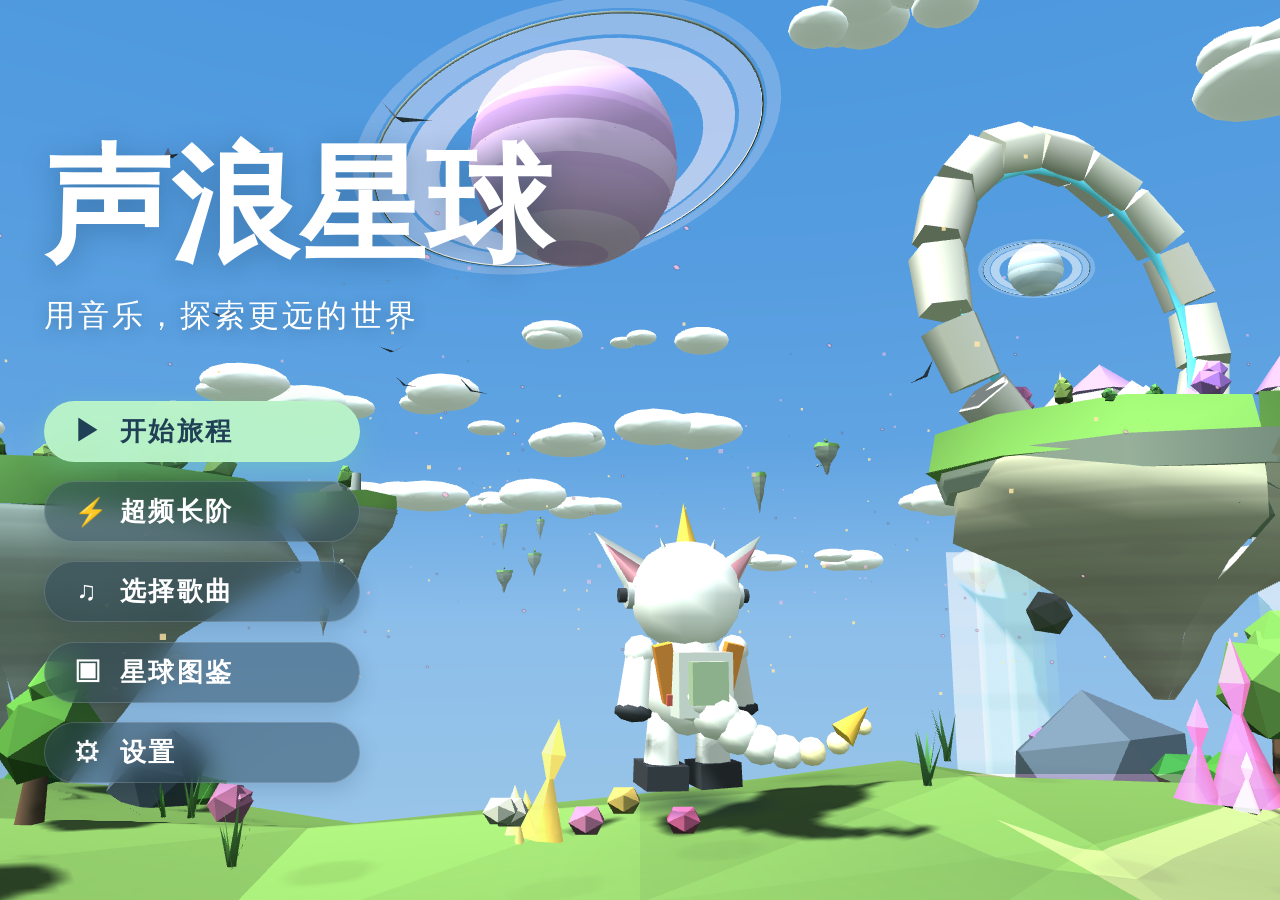
==== commit a417d14a: "P3 · 生成器重构 + 第二首预烘焙歌 song2 + M3 蓄能 / M4 终结拍 - gen_causeway.js 重构为 gen_song(cfg)：CFG 数据化（causeway / s" ====
--- a/声浪星球.html
+++ b/声浪星球.html
@@ -3117,7 +3117,7 @@
                 tags: ['5 段结构', '副歌开闸', 'Drop 俯冲'] },
   song2:      { id: 'song2', song: 'song2',
                 bgm: 'assets/song2.wav', chart: 'assets/song2-chart.json',
-                segs: 7, ready: false,
+                segs: 7, ready: true,
                 tags: ['7 段结构', '预副歌蓄能', '终章终结拍'] }
 };
 /* 当前曲目上下文（M1.enter 的 causeway 分支据此加载 BGM / 谱面 / 段落时钟）。
@@ -3610,13 +3610,13 @@
       if (c.roll < 0.58) return { type: 'orb',   layer: c.pick() };
       return { type: 'gate', layer: c.pick() };
     },
-    preChorus: function(c){                                          /* 7 段结构专用（P3 起） */
-      if (c.roll < 0.40) return { type: 'pillar', layer: c.pick() };
-      return { type: 'gate', layer: c.pick() };
+    preChorus: function(c){                                          /* 7 段结构专用（P3 起）· 与 gen_causeway.obstacleFor 逐字对齐 */
+      if (c.roll < 0.55) return { type: 'pillar', layer: c.pick() };
+      return { type: 'orb', layer: c.pick() };
     },
-    outro: function(c){                                              /* 7 段结构专用（P3 起） */
+    outro: function(c){                                              /* 7 段结构专用（P3 起）· 与 gen_causeway.obstacleFor 逐字对齐 */
       if (c.roll < 0.50) return { type: 'gate', layer: c.pick() };
-      return { type: 'orb', layer: c.pick() };
+      return { type: 'pillar', layer: c.pick() };
     }
   },
   /* 段落 kind 的机制标签（供 SongSelect / HUD 展示"这首歌会考什么"） */
@@ -3897,6 +3897,10 @@
   LANE_W: 3,           /* M5 局部斜率窗（八分音符数；≈0.57s @158BPM） */
   LANE_TH: 0.30,       /* M5 斜率阈值（生成器：2 半音/八分 ⇒ 满量程，±0.3 可辨） */
   PENTA: [0, 2, 3, 5, 7],   /* M6 五声音阶音级（半音）：永远协和，适合"弹琴" */
+  CHARGE_MAX: 0.30,    /* M3 蓄能：蓄满的乘区上浮（mCharge 1.0 → 1.3） */
+  CHARGE_T: 2.0,       /* M3 蓄能：蓄满所需的"同调长按"时长 (s) */
+  CADENCE: 1.5,        /* M4 终结拍：命中后的乘区封顶（象征性；终结拍命中本身另给高额 base） */
+  CADENCE_BONUS: 500,  /* M4 终结拍：命中一次性高额加分（只奖励、绝不倒扣，原则 P3） */
 
   over: false,         /* 是否处于副歌开闸（表现 / 断言用） */
   lane: null,          /* 生效中的旋律航线：'hi' | 'lo' | null */
@@ -3904,22 +3908,27 @@
   drop: false,         /* 本曲是否已触发 Drop */
   dropAt: -1,          /* Drop 触发时刻 (s) */
   dropTwinT: -1,       /* 被标记为 Drop 的双闸门时刻（Judge 据此给高额 base） */
-  charge: false,       /* M3 蓄能中（P3 接线） */
-  cadenceT: -1,        /* M4 终结拍时刻（P3 接线） */
+  charge: false,       /* M3：当前是否处于预副歌（蓄能窗口） */
+  chargeV: 0,          /* M3：蓄能进度 [0,1]（同调长按累积；进副歌兑现、其余段衰减） */
+  cadenceT: -1,        /* M4 终结拍时刻 (s)（outro 内最长的长音）；-1 = 该曲无终结拍 */
+  cadenceIdx: -1,      /* M4：终结拍在 chart.sustains 中的下标（CWReso.release 命中即点燃） */
+  cadenceHit: false,   /* M4：终结拍是否已命中（结算面板展示） */
   _pend: null, _bar: -1, _lastKind: null,
-  _ban: '', _banT: 0,
+  _ban: '', _banT: 0, _banCls: '',
   el: null, _q: null, _laneShown: '', _overShown: null,
 
   reset: function(){
     CWMech.over = false; CWMech.lane = null; CWMech.laneOn = false;
     CWMech.drop = false; CWMech.dropAt = -1; CWMech.dropTwinT = -1;
-    CWMech.charge = false; CWMech.cadenceT = -1;
+    CWMech.charge = false; CWMech.chargeV = 0;
+    CWMech.cadenceT = -1; CWMech.cadenceIdx = -1; CWMech.cadenceHit = false;
     CWMech._pend = null; CWMech._bar = -1; CWMech._lastKind = null;
-    CWMech._ban = ''; CWMech._banT = 0; CWMech._laneShown = ''; CWMech._overShown = null;
+    CWMech._ban = ''; CWMech._banT = 0; CWMech._banCls = ''; CWMech._laneShown = ''; CWMech._overShown = null;
     if (CWMech._q){
       CWMech._q.ban.className = 'ban'; CWMech._q.ban.textContent = '';
       CWMech._q.lane.className = 'lane'; CWMech._q.lane.textContent = '';
     }
+    CWMech._calibrate();                                   /* M4：换谱 / seek 后重定位"终结拍" */
   },
 
   /* ---- 段落切换：机制点火点（Track.update 在段落变化时调用一次）----------------
@@ -3965,15 +3974,51 @@
     return null;
   },
 
+  /* M4：定位"终结拍" = outro 段内**最长的那一个长音**（下标缓存，CWReso 命中它即点燃终结拍）。
+     只读谱面真值 ⇒ 无副作用、可重放；causeway 无 outro ⇒ cadenceIdx 恒 -1（不激活）。 */
+  _calibrate: function(){
+    CWMech.cadenceIdx = -1; CWMech.cadenceT = -1;
+    var d = Chart.data; if (!d || !d.sustains || !d.sections) return;
+    var out = null;
+    for (var i = 0; i < d.sections.length; i++) if (d.sections[i].kind === 'outro') out = d.sections[i];
+    if (!out) return;
+    var best = -1;
+    for (var j = 0; j < d.sustains.length; j++){
+      var s = d.sustains[j];
+      if (s.t0 < out.t0 - 0.001 || s.t0 >= out.t1 + 0.001) continue;   /* 只认 outro 段内的长音 */
+      if (s.t1 - s.t0 > best){ best = s.t1 - s.t0; CWMech.cadenceIdx = j; }
+    }
+    if (CWMech.cadenceIdx >= 0) CWMech.cadenceT = +d.sustains[CWMech.cadenceIdx].t1.toFixed(3);
+  },
+
+  /* M4：终结拍命中 ⇒ 高额加分 + 乘区封顶 + 大字横幅（由 CWReso.release 在判定该长音时调用）。
+     幂等：同一曲内只点燃一次。只奖励、绝不倒扣（原则 P3）。 */
+  cadence: function(){
+    if (CWMech.cadenceHit) return;
+    CWMech.cadenceHit = true;
+    CWScore.mCadence = CWMech.CADENCE;
+    CWScore.score += CWMech.CADENCE_BONUS;
+    CWMech.banner('终结拍 · FINAL ×' + CWMech.CADENCE.toFixed(1), 'over');
+    Bus.emit('cw:cadence', { t: Track.songT });
+    if (typeof m1Sfx === 'function') m1Sfx('cwCadence');
+    Feedback.pulse = 1;
+  },
+
   /* ---- M5 旋律航线：局部斜率定层；仅在**小节线**换航线（每小节至多一次 ⇒ 可读）---- */
-  updateLane: function(force){
+  /* 局部斜率均值（八分音符窗；M5 定航线层、M3 判"是否上行"共用同一读法） */
+  _slopeAt: function(){
     var m = Chart.data ? Chart.data.melody : null;
-    if (!m || !m.slope || !m.slope.length){ CWMech.lane = null; return; }
+    if (!m || !m.slope || !m.slope.length) return 0;
     var step = m.step || ((Chart.data.spb || 0.3797) / 2);
     var i = Math.floor(Track.songT / step);
     var s = 0, n = 0;
     for (var k = Math.max(0, i - (CWMech.LANE_W - 1)); k <= i && k < m.slope.length; k++){ s += m.slope[k]; n++; }
-    var avg = n ? s / n : 0;
+    return n ? s / n : 0;
+  },
+  updateLane: function(force){
+    var m = Chart.data ? Chart.data.melody : null;
+    if (!m || !m.slope || !m.slope.length){ CWMech.lane = null; return; }
+    var avg = CWMech._slopeAt();
     if (avg > CWMech.LANE_TH) CWMech._pend = 'hi';
     else if (avg < -CWMech.LANE_TH) CWMech._pend = 'lo';
     var bar = Math.floor(Track.songT / (Chart.data.bar || 1.52));
@@ -3991,13 +4036,25 @@
     return deg + ((sec.energy >= 0.85) ? 0 : -5);
   },
 
-  /* ---- 每帧：M5 乘区判定 + 表现层刷新（纯 DOM，只在变化时写）---- */
+  /* ---- 每帧：M5 乘区判定 + M3 蓄能累积 + 表现层刷新（纯 DOM，只在变化时写）---- */
   update: function(dt){
     if (!Track.isCw(cur)) return;
     CWMech.updateLane(false);
     /* M5：与航线同层 ⇒ 乘区生效。失手不计分 ⇒ 机制永不倒扣（原则 P3） */
     CWMech.laneOn = !!(CWMech.lane && Track.effLayer() === CWMech.lane);
     CWScore.mHarm = CWMech.laneOn ? CWMech.HARM : 1;
+    /* ---- M3 预副歌蓄能：预副歌里「同调长按」蓄力（旋律上行蓄得更快）；进副歌兑现为
+       乘区（整段副歌有效），其余段衰减回 1 ⇒ "预副歌蓄能、副歌爆发"。
+       只奖励（P3）：不按只是不涨，绝无倒扣；causeway 无 preChorus ⇒ 本支永不进入。 */
+    if (CWMech.charge){                              /* 在 preChorus 窗口内 */
+      if (CWInput.resonating){
+        var sl = CWMech._slopeAt();
+        CWMech.chargeV = Math.min(1, CWMech.chargeV + dt / CWMech.CHARGE_T * (sl >= 0 ? 1 : 0.25));
+      }
+    } else if (!CWMech.over){                        /* 副歌保留蓄能（带进爆发），其余段衰减 */
+      CWMech.chargeV = Math.max(0, CWMech.chargeV - dt / CWMech.CHARGE_T);
+    }
+    CWScore.mCharge = 1 + CWMech.CHARGE_MAX * CWMech.chargeV;
     if (CWMech._banT > 0) CWMech._banT = Math.max(0, CWMech._banT - dt);
     CWMech.paint();
   },
@@ -4042,7 +4099,9 @@
     return { over: CWMech.over, overMult: CWScore.mOver, lane: CWMech.lane, laneOn: CWMech.laneOn,
              harmMult: CWScore.mHarm, drop: CWMech.drop, dropAt: CWMech.dropAt === -1 ? null : +CWMech.dropAt.toFixed(3),
              dropTwinT: CWMech.dropTwinT === -1 ? null : +CWMech.dropTwinT.toFixed(3),
-             charge: CWMech.charge, cadenceT: CWMech.cadenceT,
+             charge: CWMech.charge, chargeV: +CWMech.chargeV.toFixed(3), chargeMult: +CWScore.mCharge.toFixed(3),
+             cadenceT: CWMech.cadenceT, cadenceIdx: CWMech.cadenceIdx, cadenceHit: CWMech.cadenceHit,
+             cadenceMult: +CWScore.mCadence.toFixed(3),
              step: CWMech.stepOf(), mechMult: +CWScore.mechMult().toFixed(3) };
   }
 };
@@ -4142,14 +4201,15 @@
     var L = CWReso._list(); if (!L.length) return false;
     if (!CWReso.done || CWReso.done.length !== L.length)
       CWReso.done = L.map(function(s){ return (s.t1 + Judge.G < Track.songT) ? 'skip' : null; });
-    var hit = false;
+    var hit = false, cad = false;
     for (var i = 0; i < L.length; i++){
       if (CWReso.done[i] !== null) continue;
       var d = tr - L[i].t1, a = Math.abs(d);
-      if (a <= Judge.P){ CWReso.done[i] = 'perfect'; hit = true; }
-      else if (a <= Judge.G){ CWReso.done[i] = 'good'; hit = true; }
+      if (a <= Judge.P){ CWReso.done[i] = 'perfect'; hit = true; if (i === CWMech.cadenceIdx) cad = true; }
+      else if (a <= Judge.G){ CWReso.done[i] = 'good'; hit = true; if (i === CWMech.cadenceIdx) cad = true; }
     }
     if (hit){ CWReso._recount(); m1Sfx('cwGood'); }
+    if (cad) CWMech.cadence();                       /* M4：命中终曲最长长音 ⇒ 点燃"终结拍"（只奖励） */
     return hit;
   },
   update: function(dt){
@@ -4238,7 +4298,8 @@
       maxCombo: CWScore.maxCombo, perfect: CWScore.perfect, good: CWScore.good, miss: CWScore.miss,
       orbs: CWScore.orbs, orbTotal: RhythmHUD._orbTotal || 0, decoy: CWScore.decoy,
       resoPerfect: CWReso.perfect, resoTotal: CWReso.total, mult: +CWScore.mult.toFixed(3),
-      antOk: CWAnt.okCount, antTotal: CWAnt.settled, onBeat: CWScore.onBeat };
+      antOk: CWAnt.okCount, antTotal: CWAnt.settled, onBeat: CWScore.onBeat,
+      cadence: CWMech.cadenceHit, cadenceMult: +CWScore.mCadence.toFixed(2) };   /* M4：终结拍是否命中 */
   },
   fill: function(r){
     var q = CWResult._q;
@@ -4252,7 +4313,8 @@
     q.judges.innerHTML = '<span class="p">PERFECT ' + r.perfect + '</span> · ' +
       '<span class="g">GOOD ' + r.good + '</span> · <span class="m">MISS ' + r.miss + '</span>';
     q.ant.textContent = '预判 ' + r.antOk + '/' + r.antTotal + ' · 同调 ' + r.resoPerfect + '/' + r.resoTotal +
-                        (r.onBeat ? ' · 踩拍 ' + r.onBeat : '');   /* P2：踩拍（压线切）计数可视化 */
+                        (r.onBeat ? ' · 踩拍 ' + r.onBeat : '') +                       /* P2：踩拍（压线切）计数可视化 */
+                        (r.cadence ? ' · 终结拍 ✓ ×' + r.cadenceMult.toFixed(1) : '');  /* M4：终结拍命中 */
   },
   tick: function(dt){
     if (CWResult.open) return;
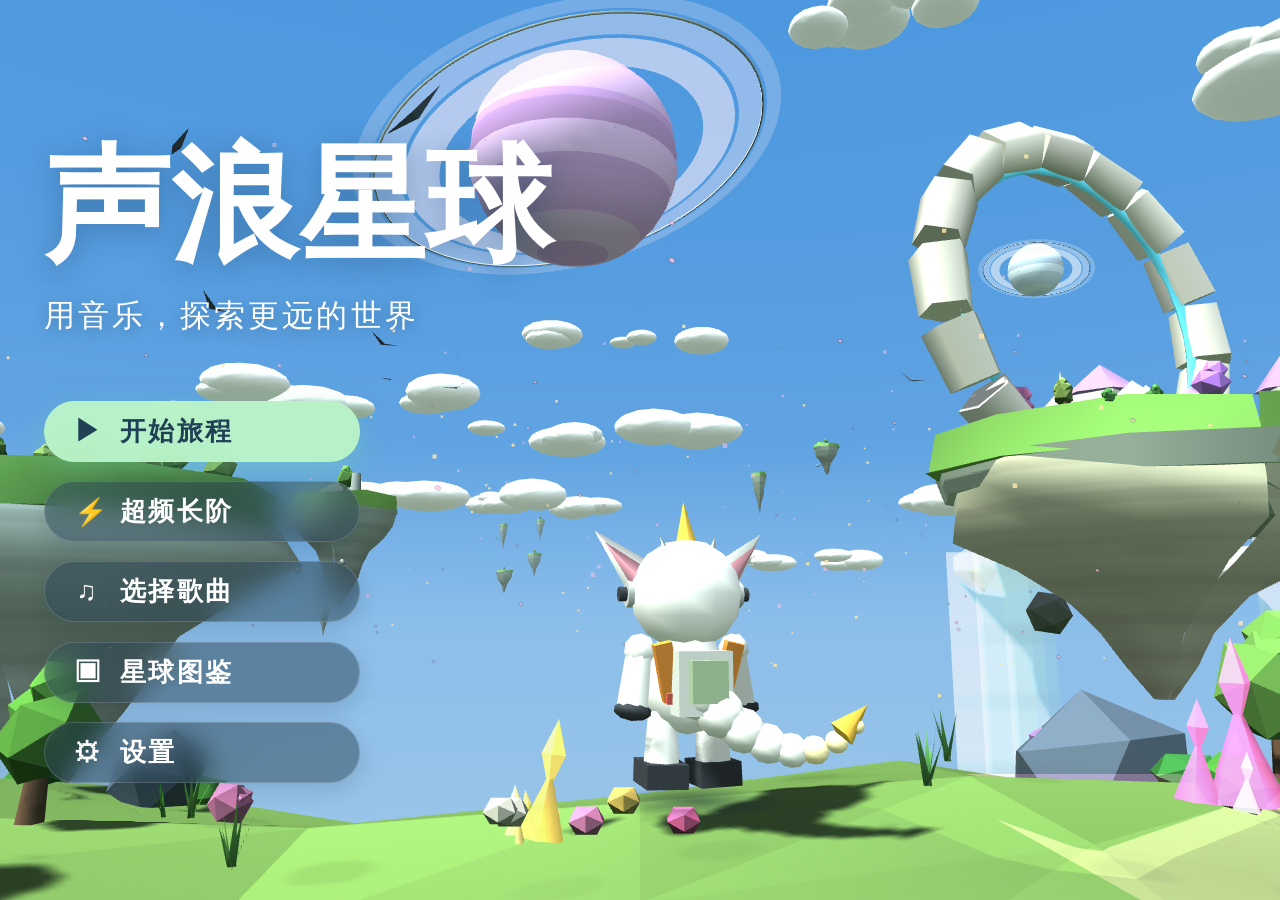
==== commit 7af94f96: "P4 · M5 旋律航线带（跑道可见旋律走向）+ M3 蓄能 / M4 终结拍 收尾 - MelodyLane：跑道上"看得见"的旋律带（bars+1 节点 ribbon / additive / f" ====
--- a/声浪星球.html
+++ b/声浪星球.html
@@ -3029,6 +3029,7 @@
           Track.update(dt, cur);                     /* M3-CW：单赛道升降层插值（causeway 专用） */
           if (Track.isCw(cur)) CWMech.update(dt);    /* P2：运行时机制（M5 航线乘区 + M1/M2 表现层刷新，置于判定前 ⇒ 同帧生效） */
           Obstacle.update(dt, cur, SCN[cur]);        /* M3-CW：谱面→障碍生成 / 掠过判定 / 回收 */
+          if (Track.isCw(cur)) MelodyLane.update();  /* P4：M5 航线带（谱面变化重烘焙 + 同层点亮）*/
           PlayerController.update(dt, cur, SCN[cur]);
           Collectible.update(dt, cur, SCN[cur]);
           Portal.update(dt, cur, SCN[cur]);
@@ -4589,6 +4590,108 @@
 };
 
 /* ==========================================================================
+   P4 · M5 旋律航线（MelodyLane）—— 跑道上"看得见"的旋律走向
+   --------------------------------------------------------------------------
+   为什么需要它：M5 的乘区（与航线同层 ×1.25）此前只有 HUD 一枚 chip 提示；玩家
+   在赛道上**看不见航线在哪一层**。本模块把 chart.melody.slope（八分音符级音高斜率，
+   生成器真值）烘焙成一条贴跑道的发光航线带：旋律上行 ⇒ 航线抬到 hi 层，下行 ⇒ 压回
+   lo 层。玩家一眼看到"下一段该走高层还是低层" ⇒ M5 从"隐藏加成"变成"可读路标"。
+
+   ▸ 纯烘焙几何：整首歌一次建成（每小节一段，0..bars），运行期只在"谱面变化 / 航线
+     点亮"时写 material 参数 ⇒ 零 per-frame 顶点更新、恒定 1 个 draw call。
+   ▸ 定帧保护：mount() 内 `if (FREEZE) return`（照抄 Obstacle.mount 双保险）⇒ 四场景
+     定帧与 causeway 定帧 children / calls / tris 均不变。
+   ▸ 随机流纪律：细微明暗抖动一律走 dseq(0xC0A5E7) 独立流（与生成器同族记号），
+     零全局 rnd() ⇒ 不扰动任何既有随机序列。
+   ========================================================================== */
+var MelodyLane = {
+  W: 0.90,                  /* 航线带宽 */
+  Y_LO: 0.05, Y_HI: 0.95,   /* 贴地 / 抬到 hi 层（CW.LAYER_HI 0.9 + 0.05）*/
+  TH: 0.30,                 /* 与 CWMech.LANE_TH 同口径：±0.30 可辨 */
+  C_LO: 0x18E0FF, C_HI: 0xFF4FD8,
+  root: null, mesh: null, mounted: false, _sig: '', _on: null,
+
+  mount: function(){
+    if (MelodyLane.mounted || FREEZE) return;          /* FREEZE 下不挂载 ⇒ 定帧零影响 */
+    var S = SCN.causeway; if (!S || !S.scene) return;
+    MelodyLane.root = new THREE.Group(); MelodyLane.root.name = 'cwMelodyLane';
+    S.scene.add(MelodyLane.root);
+    MelodyLane.mounted = true;
+    MelodyLane.build(true);
+  },
+  /* 航线层：与 CWMech.updateLane 同读法（±TH 阈值 + 保持不变），此处离线按整小节取均值 */
+  laneOfBar: function(slope, bar, prev){
+    var b0 = bar * 8, s = 0, n = 0;
+    for (var k = b0; k < b0 + 8 && k < slope.length; k++){ s += slope[k]; n++; }
+    var avg = n ? s / n : 0;
+    return (avg > MelodyLane.TH) ? 'hi' : (avg < -MelodyLane.TH) ? 'lo' : prev;
+  },
+  build: function(force){
+    if (!MelodyLane.mounted) return;
+    var ch = Chart.data;
+    if (!ch || !ch.melody || !ch.melody.slope || !ch.melody.slope.length) return;   /* 谱面未就绪 ⇒ 下帧重试 */
+    var sig = (ch.song || '') + ':' + (ch.bars || 0) + ':' + ch.melody.slope.length;
+    if (!force && sig === MelodyLane._sig) return;
+    var slope = ch.melody.slope, bars = ch.bars || Math.floor(slope.length / 8);
+    var BAR = ch.bar || 1.52, R = dseq(0xC0A5E7);
+    var n = bars + 1, pos = new Float32Array(n * 2 * 3), col = new Float32Array(n * 2 * 3);
+    var cLo = new THREE.Color(MelodyLane.C_LO), cHi = new THREE.Color(MelodyLane.C_HI);
+    var lane = 'lo';
+    for (var i = 0; i <= bars; i++){
+      lane = MelodyLane.laneOfBar(slope, Math.min(i, bars - 1), lane);
+      var t = i * BAR, z = Track.zOf(t);
+      if (z > CW.Z_START) z = CW.Z_START;
+      if (z < CW.Z_END + 2) z = CW.Z_END + 2;
+      var y = (lane === 'hi') ? MelodyLane.Y_HI : MelodyLane.Y_LO;
+      var c = (lane === 'hi') ? cHi : cLo;
+      var jit = 0.78 + 0.22 * R();                     /* 独立随机流的细微明暗抖动 */
+      for (var sI = 0; sI < 2; sI++){
+        var o = (i * 2 + sI) * 3;
+        pos[o] = (sI === 0 ? -1 : 1) * MelodyLane.W / 2; pos[o + 1] = y; pos[o + 2] = z;
+        col[o] = c.r * jit; col[o + 1] = c.g * jit; col[o + 2] = c.b * jit;
+      }
+    }
+    var idx = [];
+    for (var q = 0; q < bars; q++){
+      var a = q * 2, b = q * 2 + 1, c2 = (q + 1) * 2, d = (q + 1) * 2 + 1;
+      idx.push(a, c2, b, b, c2, d);
+    }
+    var geo = new THREE.BufferGeometry();
+    geo.setAttribute('position', new THREE.BufferAttribute(pos, 3));
+    geo.setAttribute('color', new THREE.BufferAttribute(col, 3));
+    geo.setIndex(idx);
+    if (!MelodyLane.mesh){
+      var mat = new THREE.MeshBasicMaterial({ vertexColors: true, transparent: true, opacity: 0.42,
+        blending: THREE.AdditiveBlending, depthWrite: false, fog: false, side: THREE.DoubleSide });
+      MelodyLane.mesh = new THREE.Mesh(geo, mat);
+      MelodyLane.mesh.frustumCulled = false;            /* 长条带跨整个视距 ⇒ 关剔除防误裁 */
+      MelodyLane.root.add(MelodyLane.mesh);
+    } else {
+      MelodyLane.mesh.geometry.dispose();
+      MelodyLane.mesh.geometry = geo;
+    }
+    MelodyLane._sig = sig; MelodyLane._on = null;       /* 强制下一帧刷新点亮态 */
+  },
+  /* 每帧：谱面变化则重烘焙；与航线同层则点亮（纯 material 参数写入，零几何改动） */
+  update: function(){
+    if (!MelodyLane.mounted) return;
+    var ch = Chart.data;
+    var sig = ch ? ((ch.song || '') + ':' + (ch.bars || 0) + ':' + (ch.melody ? ch.melody.slope.length : 0)) : '';
+    if (sig && sig !== MelodyLane._sig) MelodyLane.build(true);
+    if (!MelodyLane.mesh) return;
+    var on = !!(typeof CWMech !== 'undefined' && CWMech.laneOn);
+    if (on !== MelodyLane._on){
+      MelodyLane._on = on;
+      MelodyLane.mesh.material.opacity = on ? 0.90 : 0.42;
+    }
+  },
+  info: function(){
+    return { mounted: MelodyLane.mounted, on: MelodyLane._on,
+             bars: MelodyLane.mesh ? (MelodyLane.mesh.geometry.index.count / 6) : 0 };
+  }
+};
+
+/* ==========================================================================
    M3-CW · 音游 HUD（RhythmHUD）—— 惰性浮层，仅 causeway 显示
    --------------------------------------------------------------------------
    仿 HUD._flash 的惰性策略：首次进入 causeway 才建 DOM；每帧只写文本/类名，零重排。
@@ -5184,6 +5287,7 @@
       CWAnt.reset();                 /* M3-CW·P4：清预判窗口 / 押注 / amo */
       CWReso.reset();                /* M3-CW·P4：清同调长音判定 / mult */
       Obstacle.mount(); Obstacle.reset();   /* FREEZE 下 mount 内部自会跳过 ⇒ 定帧 children 不变 */
+      MelodyLane.mount();                   /* P4：M5 航线带（同 FREEZE 保护）*/
       RhythmHUD.show(true);
     } else {
       BGM.stop();                    /* 离开单赛道关 → 停 BGM（其余关沿用内置 kick/hat） */
@@ -5275,6 +5379,7 @@
   if (BGM.playing && actx) bgmT0 = actx.currentTime - t;
   CWScore.reset();
   Obstacle.mount(); Obstacle.seek(t);
+  MelodyLane.mount(); MelodyLane.update();    /* P4：M5 航线带随 seek 重烘焙 */
   Lens.snapForTime(t);                         /* M3-CW·P4：镜头按时刻直接落位 */
   CWAnt.reset(t);                              /* M3-CW·P4：预判游标随时刻前移 */
   CWReso.reset(t);                             /* M3-CW·P4：同调游标随时刻前移（早于 t 的长音不计） */
@@ -5359,6 +5464,7 @@
                       mult: +CWScore.mult.toFixed(3), amo: CWScore.amo,
                       acc: +CWScore.accuracy().toFixed(3), rank: CWScore.rank() },
              mech: CWMech.info(),                    /* P2：运行时机制快照（M1/M2/M5/M6，供门禁断言） */
+             lane3d: MelodyLane.info(),              /* P4：M5 航线带（挂载 / 点亮 / 段数）*/
              lens: Lens.info(),
              ant: CWAnt.info(),
              reso: CWReso.info(),
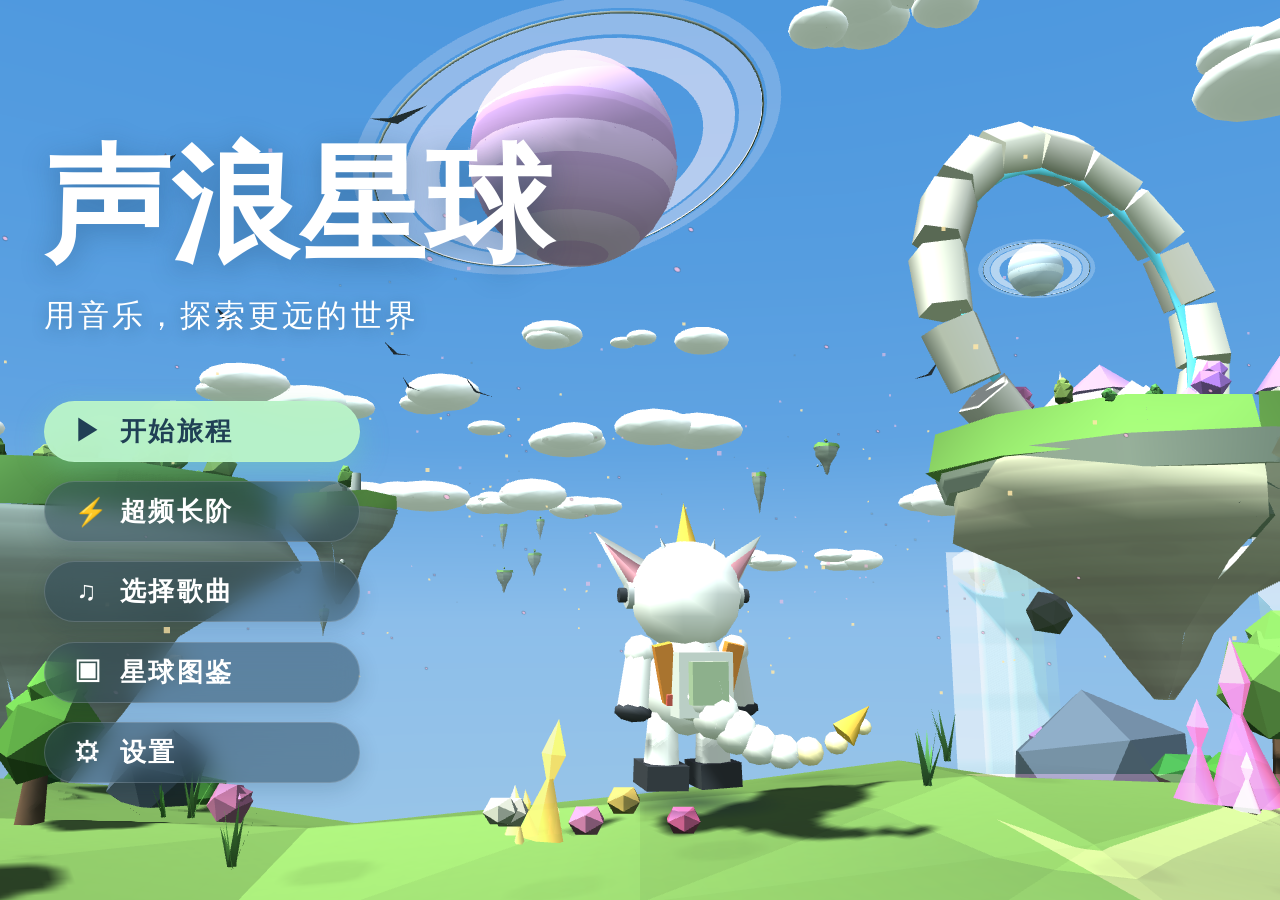
==== commit d0ed5990: "P5 · 运行时音频分析器（任意一首歌 → 一张可玩谱面）+ 上传入口 + 第 8 道门禁 核心：AudioAnalyzer / SectionGrammar / ChartBuilder / Use" ====
--- a/声浪星球.html
+++ b/声浪星球.html
@@ -340,6 +340,20 @@
   #songsel .bts b:hover{background:rgba(255,255,255,.22)}
   #songsel .hint{margin-top:calc(16*var(--px));text-align:center;font-size:calc(18*var(--px));
     font-weight:600;letter-spacing:.04em;color:rgba(255,255,255,.44)}
+  /* ---- P5 · 上传你的歌：虚线上传行 + 分析进度条（纯 DOM / 零 draw call）---- */
+  #songsel .tk.up{border-style:dashed;border-color:rgba(125,232,255,.44);background:rgba(125,232,255,.08)}
+  #songsel .tk.up:hover{background:rgba(125,232,255,.16);border-color:rgba(125,232,255,.72)}
+  #songsel .tk.up .mt b{font-size:calc(30*var(--px));color:#BFEFFF}
+  #songsel .tk.up .tags i{border-color:rgba(140,255,200,.42);background:rgba(140,255,200,.14);color:#C8FFE4}
+  #songsel .pg{margin-top:calc(16*var(--px));height:calc(10*var(--px));border-radius:calc(999*var(--px));
+    background:rgba(255,255,255,.12);overflow:hidden;display:none}
+  #songsel .pg.on{display:block}
+  #songsel .pg i{display:block;height:100%;width:0;border-radius:calc(999*var(--px));
+    background:linear-gradient(90deg,#7DE8FF,#8CFFC8);transition:width .12s linear}
+  #songsel .pg.bad i{background:#FF7A7A}
+  #songsel .pgt{margin-top:calc(8*var(--px));text-align:center;font-size:calc(18*var(--px));
+    font-weight:700;letter-spacing:.04em;color:rgba(255,255,255,.52);display:none}
+  #songsel .pgt.on{display:block}
   /* ---- P2·CWMech：运行时机制表现层（纯 DOM / 零 draw call；M1 开闸 / M2 DROP 大字 / M5 航线 chip）---- */
   #cwmech{--px:calc(100vh / 941);position:fixed;inset:0;pointer-events:none;z-index:15;
     opacity:0;transition:opacity .2s;font-family:inherit}
@@ -3504,9 +3518,20 @@
     }
     BGM.start();
   },
+  /* P5：直接投喂已解码缓冲（运行时上传的歌）——与 use(path) 同语义：
+     换"源"才重置（RK5：避免串曲），否则直接起播；默认路径零漂移。 */
+  useBuffer: function(buf, key){
+    if (!buf) return false;
+    var k = key || ('buffer:' + (buf.duration || 0).toFixed(3) + ':' + (buf.sampleRate || 0) + ':' + (buf.length || 0));
+    if (k !== BGM.path){ BGM.stop(); BGM.path = k; bgmAB = null; loadBGM._l = true; }
+    bgmBuf = buf;
+    BGM.start();
+    return true;
+  },
   start: function(){
     BGM.want = true;
-    if (!actx){ loadBGM(); return; }             /* 尚无声手势 → 仅预取，待 initAudio 续播 */
+    /* 尚无声手势 → 仅预取，待 initAudio 续播；已有解码缓冲则静候（不 fetch 非 URL 的 path） */
+    if (!actx){ if (!bgmBuf) loadBGM(); return; }
     initMusicBus();
     if (!bgmBuf){ loadBGM(); bgmDecode(); return; }
     if (BGM.playing) return;
@@ -3723,6 +3748,374 @@
       if (bad.length > 8) break;
     }
     return { ok: bad.length === 0, got: got.length, exp: exp.length, bad: bad };
+  }
+};
+
+/* ==========================================================================
+   P5 · 运行时音频分析器（AudioAnalyzer / SectionGrammar / ChartBuilder）
+   --------------------------------------------------------------------------
+   主张（P5「真实歌 = 数据源」）：**任意一首歌 → 与预烘焙谱面同构的一张谱面**。
+   与 tools/gen_causeway.js 的离线路径共用同一消费端（Chart.set / ChartGen.build）
+   ⇒「换歌即换关」对用户自己上传的歌同样成立（消费端零改动）。
+
+   确定性（门禁可复现）三条：
+     ① 自实现 radix-2 FFT（N=1024 / HOP=512 / Hann）——不依赖 AnalyserNode 实时漂移；
+     ② 自实现线性插值重采样到固定 SR=22050 —— 与设备采样率解耦；
+     ③ 固定阈值 + Float64 顺序累加 + 稳定排序（平局取先入）—— 双次分析逐字节一致。
+   网格原点 = t0（与段落/小节同轴）⇒ 障碍、小节线、段落边界共轴，无需相位估计。
+   红线：分析器**只读**音频、只写自身输出；不触碰既有场景几何（R1/R3 零漂移）。
+   ⚠ 本模块与 tools/gen_causeway.js 的「段落 → 机制」契约由 ChartGen 统一承载，勿在此另起。
+   ========================================================================== */
+var AA = {
+  SR: 22050, N: 1024, HOP: 512,
+  BPM_MIN: 60, BPM_MAX: 200, BPM_PRIOR: 120, BPM_OCT: 0.62,
+  MAX_SEC: 600, _ctx: null, _tab: null
+};
+/* 解码上下文：离线优先（不受自动播放策略约束）→ 失败回落到主 AudioContext */
+function aaDecodeCtx(){
+  if (AA._ctx) return AA._ctx;
+  try { AA._ctx = new (window.OfflineAudioContext || window.webkitOfflineAudioContext)(1, 1, AA.SR); }
+  catch(e){ AA._ctx = null; }
+  if (!AA._ctx){
+    try { AA._ctx = actx || new (window.AudioContext || window.webkitAudioContext)(); }
+    catch(e2){ AA._ctx = null; }
+  }
+  return AA._ctx;
+}
+/* FFT 查表（位反转 + 旋转因子）——构造一次、全程复用 ⇒ 无浮点累积差异 */
+function aaTables(){
+  if (AA._tab) return AA._tab;
+  var N = AA.N, bits = Math.round(Math.log(N) / Math.LN2);
+  var rev = new Int32Array(N), cos = new Float64Array(N >> 1), sin = new Float64Array(N >> 1);
+  for (var i = 0; i < N; i++){
+    var r = 0;
+    for (var b = 0; b < bits; b++) if (i & (1 << b)) r |= 1 << (bits - 1 - b);
+    rev[i] = r;
+  }
+  for (var k = 0; k < (N >> 1); k++){ cos[k] = Math.cos(-2 * Math.PI * k / N); sin[k] = Math.sin(-2 * Math.PI * k / N); }
+  AA._tab = { N: N, rev: rev, cos: cos, sin: sin };
+  return AA._tab;
+}
+function aaFft(re, im){
+  var T = aaTables(), N = T.N, rev = T.rev, cos = T.cos, sin = T.sin, t;
+  for (var i = 0; i < N; i++){ var j = rev[i]; if (j > i){ t = re[i]; re[i] = re[j]; re[j] = t; t = im[i]; im[i] = im[j]; im[j] = t; } }
+  for (var len = 2; len <= N; len <<= 1){
+    var half = len >> 1, tw = N / len;
+    for (var s = 0; s < N; s += len){
+      for (var k = 0; k < half; k++){
+        var c = cos[k * tw], sn = sin[k * tw], a = s + k, b = a + half;
+        var xr = re[b] * c - im[b] * sn, xi = re[b] * sn + im[b] * c;
+        re[b] = re[a] - xr; im[b] = im[a] - xi; re[a] += xr; im[a] += xi;
+      }
+    }
+  }
+}
+/* 线性插值重采样（srcSR == dstSR ⇒ 直通；定长输出 ⇒ 可复现） */
+function aaResample(pcm, srcSR, dstSR){
+  if (!pcm || srcSR === dstSR) return pcm;
+  var ratio = srcSR / dstSR, n = Math.max(1, Math.floor(pcm.length / ratio));
+  var out = new Float64Array(n);
+  for (var i = 0; i < n; i++){
+    var x = i * ratio, i0 = Math.floor(x), fr = x - i0;
+    var a = pcm[i0] || 0, b = (i0 + 1 < pcm.length) ? pcm[i0 + 1] : 0;
+    out[i] = a + (b - a) * fr;
+  }
+  return out;
+}
+/* 秒 → mm:ss */
+function aaFmtTime(sec){
+  var m = Math.floor(sec / 60), s = Math.round(sec % 60);
+  if (s === 60){ m++; s = 0; }
+  return (m < 10 ? '0' : '') + m + ':' + (s < 10 ? '0' : '') + s;
+}
+
+var AudioAnalyzer = {
+  _hann: null,
+  hann: function(){
+    if (AudioAnalyzer._hann) return AudioAnalyzer._hann;
+    var N = AA.N, w = new Float64Array(N);
+    for (var i = 0; i < N; i++) w[i] = 0.5 - 0.5 * Math.cos(2 * Math.PI * i / (N - 1));
+    AudioAnalyzer._hann = w; return w;
+  },
+  /* ArrayBuffer → AudioBuffer（传副本：decodeAudioData 会 detach，保证同一份可重复分析） */
+  decode: function(ab){
+    var ctx = aaDecodeCtx();
+    if (!ctx || !ctx.decodeAudioData) return Promise.reject(new Error('no-decode-ctx'));
+    return new Promise(function(res){
+      var copy = ab.slice(0);
+      var ret = ctx.decodeAudioData(copy, function(buf){ res(buf); }, function(){ res(null); });
+      if (ret && ret.then) ret.then(function(b){ res(b); }, function(){ res(null); });
+    });
+  },
+  /* 多声道 → 单声道（算术平均，顺序固定 ⇒ 可复现） */
+  mono: function(buf){
+    var n = buf.length, ch = buf.numberOfChannels, i, c;
+    if (ch <= 1){ var c1 = new Float32Array(n); c1.set(buf.getChannelData(0)); return c1; }
+    var out = new Float32Array(n);
+    for (c = 0; c < ch; c++){ var d = buf.getChannelData(c); for (i = 0; i < n; i++) out[i] += d[i] / ch; }
+    return out;
+  },
+  /* 入口：ArrayBuffer → { buffer(可播放), meta, feat(特征) } */
+  analyze: function(ab, onProgress){
+    var self = this;
+    return self.decode(ab).then(function(buf){
+      if (!buf) throw new Error('decode-failed');
+      var sr0 = buf.sampleRate || AA.SR;
+      var pcm = aaResample(self.mono(buf), sr0, AA.SR);
+      var feat = self._features(pcm);
+      feat.sr = AA.SR; feat.bufferSR = sr0;
+      if (onProgress) onProgress(1);
+      return { buffer: buf, feat: feat, meta: { sr: sr0, duration: feat.duration } };
+    });
+  },
+  /* ---- 帧级特征：Hann 窗 → FFT → { RMS, 谱通量, 谱心 } ---- */
+  _features: function(pcm){
+    var N = AA.N, HOP = AA.HOP, SR = AA.SR, FR = SR / HOP, w = this.hann();
+    var len = pcm.length, cap = AA.MAX_SEC * SR;
+    if (len > cap) len = cap;
+    var nF = Math.max(1, Math.floor((len - N) / HOP) + 1);
+    var re = new Float64Array(N), im = new Float64Array(N);
+    var rms = new Float64Array(nF), flux = new Float64Array(nF), cent = new Float64Array(nF);
+    var prev = new Float64Array(N >> 1), cur = new Float64Array(N >> 1);
+    for (var f = 0; f < nF; f++){
+      var off = f * HOP, se = 0;
+      for (var i = 0; i < N; i++){ var s = (off + i < len) ? pcm[off + i] : 0; re[i] = s * w[i]; im[i] = 0; se += re[i] * re[i]; }
+      aaFft(re, im);
+      var m = N >> 1, fl = 0, cn = 0, cd = 0;
+      for (var k = 0; k < m; k++){
+        var mag = Math.sqrt(re[k] * re[k] + im[k] * im[k]);
+        cur[k] = mag;
+        var d = mag - prev[k]; if (d > 0) fl += d;              /* 半波整流谱通量 = onset 强度 */
+        cn += mag * (k / m); cd += mag;                        /* 谱心（归一化 0..1） */
+      }
+      flux[f] = fl; cent[f] = (cd > 1e-9) ? cn / cd : 0; rms[f] = Math.sqrt(se / N);
+      var tmp = prev; prev = cur; cur = tmp;                   /* 交换缓冲，零分配 */
+    }
+    var rmax = 0, fmax = 0;
+    for (var a = 0; a < nF; a++){ if (rms[a] > rmax) rmax = rms[a]; if (flux[a] > fmax) fmax = flux[a]; }
+    if (rmax < 1e-9) rmax = 1; if (fmax < 1e-9) fmax = 1;
+    for (var b2 = 0; b2 < nF; b2++){ rms[b2] /= rmax; flux[b2] /= fmax; }   /* 幅值归一 ⇒ 与整体响度无关 */
+    var dur = len / SR, tempo = this.tempo(flux, FR), bpm = tempo.bpm, spb = 60 / bpm;
+    return { frameR: FR, nF: nF, rms: rms, flux: flux, cent: cent, duration: dur,
+             bpm: bpm, spb: spb, lag: tempo.lag, rawBpm: tempo.raw, onsetT: this.onsets(flux, FR, spb, dur) };
+  },
+  /* ---- 速度估计：onset 包络自相关 × 对数正态先验（抑制倍/半速八度错误）→ 八度归一 ---- */
+  tempo: function(flux, FR){
+    var lagMin = Math.max(2, Math.round(FR * 60 / AA.BPM_MAX));
+    var lagMax = Math.max(lagMin + 1, Math.round(FR * 60 / AA.BPM_MIN));
+    var n = flux.length, best = lagMin, bestScore = -1, bestBpm = AA.BPM_PRIOR;
+    for (var lag = lagMin; lag <= lagMax; lag++){
+      var s = 0, cnt = 0;
+      for (var i = lag; i < n; i++){ s += flux[i] * flux[i - lag]; cnt++; }
+      if (!cnt) continue;
+      var ac = s / cnt, bpm0 = 60 * FR / lag;
+      var oct = Math.log(bpm0 / AA.BPM_PRIOR) / Math.LN2;
+      var prior = Math.exp(-0.5 * (oct / AA.BPM_OCT) * (oct / AA.BPM_OCT));
+      var score = ac * prior;
+      if (score > bestScore){ bestScore = score; best = lag; bestBpm = bpm0; }
+    }
+    var bpm = bestBpm;
+    while (bpm >= 180) bpm /= 2;
+    while (bpm < 70) bpm *= 2;
+    return { bpm: +bpm.toFixed(3), raw: +bestBpm.toFixed(3), lag: best };
+  },
+  /* ---- onset 表：拍网格（原点 = t0，与段落/小节同轴）+ 包络局部极大 ⇒ 供 build 吸附 ---- */
+  onsets: function(flux, FR, spb, dur){
+    var out = [], seen = {};
+    for (var n = 0; n * spb < dur - 1e-3; n++){
+      var t = +(n * spb).toFixed(4);
+      if (seen[t]) continue; seen[t] = 1;
+      var i0 = Math.round(t * FR);
+      out.push({ t: t, strength: +((i0 >= 0 && i0 < flux.length) ? flux[i0] : 0).toFixed(3) });
+    }
+    for (var i = 1; i < flux.length - 1; i++){
+      if (flux[i] <= flux[i - 1] || flux[i] < flux[i + 1]) continue;
+      if (flux[i] < 0.22) continue;
+      var tt = +(i / FR).toFixed(4);
+      if (seen[tt]) continue; seen[tt] = 1;
+      out.push({ t: tt, strength: +flux[i].toFixed(3) });
+    }
+    out.sort(function(a, b){ return (a.t - b.t) || (a.strength - b.strength); });
+    return out;
+  },
+  /* 帧级区间均值（供段落能量 / 8 分窗特征） */
+  mean: function(arr, FR, t0, t1){
+    var i0 = Math.max(0, Math.floor(t0 * FR)), i1 = Math.min(arr.length, Math.ceil(t1 * FR));
+    if (i1 <= i0) return 0;
+    var s = 0; for (var i = i0; i < i1; i++) s += arr[i];
+    return s / (i1 - i0);
+  }
+};
+
+/* ---- 段落语法：能量块 → 段落类型（强制模板，保证 preChorus + outro 恒存在）----
+   规则（确定性、无随机）：① 首 = intro、尾 = outro；② 副歌 = 能被"预副歌"占前位的
+   区间内能量最高者；③ 高潮 = 副歌之后的内部槽能量最高者（可缺）；④ 其余内部槽按能量
+   中位数切 verse / bridge。短歌退化：K<4 走 intro→(preChorus|chorus)→outro。 */
+var SectionGrammar = {
+  LABEL: { intro: '前奏 · 升降教学', verse: '主歌 · 脉冲球闸门', preChorus: '预副歌 · 蓄能',
+           chorus: '副歌 · 开闸', bridge: '桥段 · 同调', climax: '高潮 · 俯冲', outro: '终章 · 终结拍' },
+  SPECIAL: { intro: 'tutorial', outro: 'cadence', climax: 'dropslam', preChorus: 'charge' },
+  chunk: function(bars){ return bars >= 96 ? 16 : (bars >= 40 ? 8 : 4); },
+  kinds: function(E, K){
+    var kind = new Array(K), i;
+    if (K <= 1) return ['intro'];
+    if (K === 2) return ['intro', 'outro'];
+    if (K === 3) return ['intro', 'chorus', 'outro'];
+    for (i = 0; i < K; i++) kind[i] = null;
+    kind[0] = 'intro'; kind[K - 1] = 'outro';
+    var cLo = 2, cHi = K - 2;                     /* chorus ∈ [2, K-2] ⇒ 其前位必为内部槽（非 intro） */
+    if (cLo > cHi) cLo = cHi;
+    var chorus = cLo;
+    for (i = cLo; i <= cHi; i++) if (E[i] > E[chorus]) chorus = i;      /* 严格 > ⇒ 平局取先入 */
+    kind[chorus] = 'chorus'; kind[chorus - 1] = 'preChorus';
+    var climax = -1;
+    for (i = chorus + 1; i <= K - 2; i++){ if (kind[i]) continue; if (climax < 0 || E[i] > E[climax]) climax = i; }
+    if (climax >= 0) kind[climax] = 'climax';
+    var rest = [];
+    for (i = 1; i <= K - 2; i++) if (!kind[i]) rest.push(i);
+    if (rest.length){
+      var vals = rest.map(function(x){ return E[x]; }).slice().sort(function(a, b){ return a - b; });
+      var med = vals[Math.floor(vals.length / 2)];
+      for (i = 0; i < rest.length; i++) kind[rest[i]] = (E[rest[i]] >= med) ? 'verse' : 'bridge';
+    }
+    return kind;
+  }
+};
+
+/* ---- 谱面装配：分析特征 + 段落类型 → 完整谱面（顶层 schema 与 assets/*-chart.json 同构）---- */
+var ChartBuilder = {
+  PENTA: [0, 2, 4, 7, 9],                       /* 五声音阶：长音/弹琴共用（与 CWMech.PENTA 同族） */
+  build: function(feat, meta){
+    meta = meta || {};
+    var spb = feat.spb, bpm = feat.bpm, BAR = 4 * spb;
+    var bars = Math.max(4, Math.floor(feat.duration / BAR + 1e-9));
+    var chartDur = +(bars * BAR).toFixed(4);
+    var CHUNK = SectionGrammar.chunk(bars), K = Math.max(1, Math.ceil(bars / CHUNK));
+    var mean = AudioAnalyzer.mean;
+    /* 块能量（按最大值归一 ⇒ 跨歌可比）→ 段落类型 */
+    var rawE = [], Emax = 0, k, b0, b1, v;
+    for (k = 0; k < K; k++){
+      b0 = k * CHUNK; b1 = Math.min(bars, (k + 1) * CHUNK);
+      v = mean(feat.rms, feat.frameR, b0 * BAR, b1 * BAR);
+      rawE.push(v); if (v > Emax) Emax = v;
+    }
+    var En = []; for (k = 0; k < K; k++) En.push(Emax > 1e-9 ? rawE[k] / Emax : 0);
+    var kinds = SectionGrammar.kinds(En, K);
+    /* sections[]：t0/t1 严格 = 累计小节 × BAR（与生成器同口径 ⇒ distAt 无舍入差） */
+    var sections = [];
+    for (k = 0; k < K; k++){
+      b0 = k * CHUNK; b1 = Math.min(bars, (k + 1) * CHUNK);
+      var t0 = b0 * BAR, t1 = b1 * BAR;
+      var energy = +(Emax > 1e-9 ? (mean(feat.rms, feat.frameR, t0, t1) / Emax) : 0).toFixed(2);
+      sections.push({ index: k, kind: kinds[k], label: SectionGrammar.LABEL[kinds[k]] || kinds[k],
+        t0: +t0.toFixed(4), t1: +t1.toFixed(4), bars: b1 - b0, energy: energy,
+        /* 密度 → ChartGen.build 的决策间隔 round(1/density) 拍；随段落能量增密 */
+        density: +Math.max(0.20, Math.min(0.50, 0.20 + 0.30 * energy)).toFixed(2),
+        speed: (energy >= CW.SPRINT_AT) ? CW.SPRINT : CW.BASE,
+        camera: 'chase', special: SectionGrammar.SPECIAL[kinds[k]] || null });
+    }
+    /* 八分音符级特征：旋律斜率（谱心平滑一阶差分，按 |Δ| 80 分位自适应归一）+ 情绪能量 */
+    var step = spb / 2, steps = Math.max(1, Math.round(chartDur / step));
+    var sm = new Float64Array(steps), moodE = new Array(steps);
+    for (var si = 0; si < steps; si++){
+      var ta = si * step, tb = ta + step;
+      sm[si] = mean(feat.cent, feat.frameR, Math.max(0, ta - step), Math.min(chartDur, tb + step));  /* 3 步窗平滑 ⇒ 斜率连贯可辨 */
+      moodE[si] = +Math.max(0, Math.min(1, mean(feat.rms, feat.frameR, ta, tb))).toFixed(3);
+    }
+    var cd2 = new Float64Array(steps);
+    for (var sj = 1; sj < steps; sj++) cd2[sj] = sm[sj] - sm[sj - 1];
+    cd2[0] = steps > 1 ? cd2[1] : 0;
+    var ad = []; for (var ai = 0; ai < steps; ai++) ad.push(Math.abs(cd2[ai]));
+    ad.sort(function(a, b){ return a - b; });
+    var scale = ad[Math.floor(steps * 0.8)] || 1e-6;
+    var slope = new Array(steps);
+    for (var sk = 0; sk < steps; sk++) slope[sk] = +Math.max(-1, Math.min(1, cd2[sk] / scale)).toFixed(3);
+    /* 长音（sustains）：偶数小节线起、跨度 2 拍；终章内追加一个最长长音 ⇒ M4 终结拍可定位 */
+    var sustains = [], P = ChartBuilder.PENTA;
+    for (k = 0; k < K; k++){
+      var sec = sections[k];
+      if (sec.kind === 'intro' || sec.kind === 'preChorus') continue;
+      var bStart = Math.ceil(sec.t0 / BAR), bEnd = Math.floor(sec.t1 / BAR);
+      for (var bb = bStart; bb < bEnd; bb += 2){
+        var u0 = +(bb * BAR + spb).toFixed(4), u1 = +(bb * BAR + 3 * spb).toFixed(4);
+        if (u1 > chartDur - 1e-6) break;
+        sustains.push({ t0: u0, t1: u1, midi: 60 + P[bb % 5] + (sec.energy >= 0.6 ? 7 : 0) });
+      }
+    }
+    var outro = null; for (k = 0; k < K; k++) if (sections[k].kind === 'outro') outro = sections[k];
+    if (outro){
+      var ct0 = +(outro.t1 - 3 * spb).toFixed(4), ct1 = +(outro.t1 - 0.02).toFixed(4);
+      if (ct1 > ct0) sustains.push({ t0: ct0, t1: ct1, midi: 67 });     /* 3 拍跨度 ⇒ 段内最长 ⇒ cadenceIdx */
+    }
+    sustains.sort(function(a, b){ return a.t0 - b.t0; });
+    /* 预判线索（anticipations）：每个段落交界前 2 拍开窗，走向按能量升降 */
+    var ants = [];
+    for (k = 1; k < K; k++) ants.push({ at: +Math.max(0, sections[k].t0 - 2 * spb).toFixed(4),
+      dir: (sections[k].energy >= sections[k - 1].energy) ? 'up' : 'down', into: sections[k].kind, win: +(2 * spb).toFixed(4) });
+    /* 镜头线索（lensCues）：段落交界且落在 4 小节线（满足 LensArbiter 的乐句 + 冷却约束） */
+    var CYC = ['overhead', 'lateral', 'onboard'], CUE = ['melody', 'form', 'mood'], cues = [], ci = 0;
+    for (k = 1; k < K; k++){
+      var bar = Math.round(sections[k].t0 / BAR);
+      if (bar % 4 !== 0) continue;
+      cues.push({ t: +sections[k].t0.toFixed(4), bar: bar, lens: CYC[ci % CYC.length], cue: CUE[ci % CUE.length] }); ci++;
+    }
+    var chart = {
+      schema: 1, song: meta.id || 'user', title: meta.title || '你的歌',
+      bpm: bpm, spb: spb, bar: +BAR.toFixed(6), beats: bars * 4, bars: bars, duration: chartDur, sr: AA.SR,
+      track: { width: CW.W, base: CW.BASE, sprint: CW.SPRINT, sprintAt: CW.SPRINT_AT,
+               layerHi: CW.LAYER_HI, switchMs: CW.SWITCH_MS, z0: CW.Z_START },
+      sections: sections, onsets: feat.onsetT, sustains: sustains, anticipations: ants, lensCues: cues,
+      phrase: { bars: ChartBuilder.phraseBars(bars, BAR) },
+      melody: { step: +step.toFixed(6), slope: slope }, mood: { step: +step.toFixed(6), energy: moodE }
+    };
+    chart.obstacles = ChartGen.build(chart);      /* 机制词汇表落地（消费端零改动；__cwGenCheck 恒自洽） */
+    return chart;
+  },
+  phraseBars: function(bars, BAR){ var o = []; for (var b = 0; b <= bars; b += 4) o.push(+(b * BAR).toFixed(4)); return o; }
+};
+
+/* ---- 运行时曲目上下文：分析结果（谱面 + 可播放缓冲 + 元数据）暂存于此 ----
+   M1.enter 的 causeway 分支按 CW.track.runtime 判定是否走本上下文（唯一被改动的既有函数）。 */
+var RuntimeSong = {
+  chart: null, buffer: null, meta: null, id: null,
+  clear: function(){ RuntimeSong.chart = null; RuntimeSong.buffer = null; RuntimeSong.meta = null; RuntimeSong.id = null; }
+};
+
+/* ---- 用户歌曲：上传 → 分析 → 注册为一条 TRACKS / SONGS 记录（本地分析，不上传服务器）---- */
+var UserSong = {
+  busy: false, progress: 0, err: null, last: null,
+  commit: function(ab, name){
+    if (UserSong.busy) return Promise.reject(new Error('busy'));
+    UserSong.busy = true; UserSong.progress = 0; UserSong.err = null;
+    SongSelect.progress(0, name);
+    return AudioAnalyzer.analyze(ab, function(p){ UserSong.progress = p; SongSelect.progress(p, name); })
+      .then(function(res){
+        var feat = res.feat, id = 'user';
+        var title = String(name || '你的歌').replace(/\.[A-Za-z0-9]+$/, '') || '你的歌';
+        /* song 键唯一化（时长 + BPM）⇒ MelodyLane 的 (song:bars:slope.len) 签名必变 ⇒ 强制重烘焙 */
+        var songKey = 'user-' + feat.duration.toFixed(2) + '-' + feat.bpm;
+        var chart = ChartBuilder.build(feat, { id: songKey, title: title });
+        SONGS[songKey] = { name: title, artist: '你的歌', bpm: Math.round(feat.bpm),
+                           total: aaFmtTime(feat.duration), wave: 3 };
+        TRACKS[id] = { id: id, song: songKey, runtime: true, ready: true,
+                       bgm: '(uploaded)', chart: '(runtime)', segs: chart.sections.length,
+                       tags: [chart.sections.length + ' 段结构', Math.round(feat.bpm) + ' BPM', '实时分析'] };
+        RuntimeSong.chart = chart; RuntimeSong.buffer = res.buffer;
+        RuntimeSong.meta = { name: String(name || ''), feat: feat }; RuntimeSong.id = id;
+        UserSong.busy = false; UserSong.progress = 1;
+        SongSelect.progress(1, name);
+        var summary = { id: id, song: songKey, title: title, bpm: feat.bpm, bars: chart.bars,
+                        duration: chart.duration, sections: chart.sections.length,
+                        kinds: chart.sections.map(function(s){ return s.kind; }),
+                        obstacles: chart.obstacles.length };
+        UserSong.last = summary;
+        return summary;
+      })
+      .catch(function(e){
+        UserSong.busy = false; UserSong.err = String(e);
+        SongSelect.progress(-1, name);
+        return { error: 'analyze-failed', detail: String(e) };
+      });
   }
 };
 
@@ -4359,13 +4752,25 @@
       '<div class="hd">选择歌曲</div>' +
       '<div class="sub">同一引擎 · 换一首歌，换一套玩法</div>' +
       '<div class="list"></div>' +
+      '<div class="pg"><i></i></div>' +
+      '<div class="pgt"></div>' +
       '<div class="bts"><b data-act="close">返回</b></div>' +
       '<div class="hint">曲目由「音乐结构 → 机制」实时翻译：段落不同 ⇒ 障碍 / 镜头 / 预判都不同</div>' +
       '</div>';
     document.body.appendChild(d);
     SongSelect.el = d;
+    /* P5：隐藏文件输入 —— 「上传你的歌」的唯一入口（FileReader 全程本机，绝不上传服务器） */
+    var fi = document.createElement('input');
+    fi.type = 'file'; fi.accept = 'audio/*,.mp3,.wav,.m4a,.ogg'; fi.style.display = 'none';
+    fi.addEventListener('change', function(){
+      var f = fi.files && fi.files[0]; fi.value = '';
+      if (f) SongSelect.upload(f);
+    });
+    d.appendChild(fi); SongSelect._fi = fi;
     d.addEventListener('click', function(e){
       var t = e.target; if (!t || !t.closest) return;
+      var up = t.closest('#songsel .tk.up');
+      if (up){ if (!UserSong.busy) fi.click(); return; }                  /* P5：上传你的歌 */
       var row = t.closest('#songsel .tk');
       if (row){ if (!row.classList.contains('off')) SongSelect.pick(row.getAttribute('data-track')); return; }
       if (t.closest('#songsel .bts b')) SongSelect.close();
@@ -4388,6 +4793,15 @@
         '<div class="mt"><b>' + sn.bpm + ' BPM</b><s>' + (sn.total || '--:--') + '</s></div>';
       host.appendChild(row);
     });
+    /* P5：上传入口（始终置于末尾；分析中置灰） */
+    var up = document.createElement('div');
+    up.className = 'tk up' + (UserSong.busy ? ' off' : '');
+    up.setAttribute('data-upload', '1');
+    up.innerHTML = '<div class="nm"><b>上传你的歌</b>' +
+      '<s>MP3 / WAV / M4A · 本地实时分析，不上传服务器</s>' +
+      '<div class="tags"><i>实时分析</i><i>结构自动识别</i></div></div>' +
+      '<div class="mt"><b>＋</b><s>ADD</s></div>';
+    host.appendChild(up);
     return d;
   },
   open: function(){ SongSelect.render().classList.add('on'); },
@@ -4401,7 +4815,33 @@
     setScene('causeway');
     return true;
   },
-  info: function(){ return { open: SongSelect.isOpen(), track: CW.track ? CW.track.id : null }; }
+  /* P5：读本地文件 → 分析 → 注册 → 直接开玩（FileReader 全程本机，无网络） */
+  upload: function(file){
+    if (!file || UserSong.busy) return false;
+    var fr = new FileReader();
+    SongSelect.progress(0, file.name);
+    fr.onload = function(){
+      UserSong.commit(fr.result, file.name).then(function(r){
+        if (r && !r.error){ SongSelect.pick('user'); } else { SongSelect.render(); }
+      });
+    };
+    fr.onerror = function(){ SongSelect.progress(-1, file.name); SongSelect.render(); };
+    fr.readAsArrayBuffer(file);
+    return true;
+  },
+  /* 进度条：p<0 ⇒ 失败；0..1 ⇒ 百分比（name 显示在文案里） */
+  progress: function(p, name){
+    var d = SongSelect.el; if (!d) return;
+    var pg = d.querySelector('.pg'), bar = pg && pg.querySelector('i'), txt = d.querySelector('.pgt');
+    if (!pg || !bar || !txt) return;
+    var nm = String(name || '');
+    if (p < 0){ pg.className = 'pg on bad'; bar.style.width = '100%'; txt.className = 'pgt on'; txt.textContent = '分析失败：' + nm; return; }
+    if (p >= 1){ pg.className = 'pg'; bar.style.width = '100%'; txt.className = 'pgt'; txt.textContent = ''; SongSelect.render(); return; }
+    pg.className = 'pg on'; bar.style.width = (Math.max(0, Math.min(1, p)) * 100).toFixed(0) + '%';
+    txt.className = 'pgt on'; txt.textContent = '分析中 ' + nm + ' … ' + Math.round(p * 100) + '%';
+  },
+  info: function(){ return { open: SongSelect.isOpen(), track: CW.track ? CW.track.id : null,
+                             upload: !!SongSelect._fi, busy: UserSong.busy }; }
 };
 
 /* ==========================================================================
@@ -5278,9 +5718,16 @@
     CWResult.reset();                /* M3-CW·P5：切场景即关结算面板（含「返回枢纽」路径） */
     Feedback.reset();                /* P0：清判定飘字 / 脉动 */
     if (k === 'causeway'){
-      /* P1：曲目上下文驱动加载（默认 superweave ⇒ 路径与现状一致，门禁零漂移） */
+      /* P1：曲目上下文驱动加载（默认 superweave ⇒ 路径与现状一致，门禁零漂移）
+         P5：runtime 曲目（用户上传的歌）走同一注入点 Chart.set + BGM.useBuffer —— 消费端零改动 */
       var tk = CW.track || TRACKS.superweave;
-      Chart.load(tk.chart); BGM.use(tk.bgm);
+      if (tk.runtime && RuntimeSong.chart){
+        Chart.set(RuntimeSong.chart);
+        if (RuntimeSong.buffer) BGM.useBuffer(RuntimeSong.buffer, 'runtime:' + tk.id);
+        else BGM.stop();
+      } else {
+        Chart.load(tk.chart); BGM.use(tk.bgm);
+      }
       CWScore.reset();
       if (typeof CWMech !== 'undefined') CWMech.reset();   /* P2：清机制状态（副歌开闸 / Drop / 航线 / 音区）*/
       Lens.reset();                  /* M3-CW·P4：相机复位（fov 归 70 + 贴回 chase ⇒ 修往返后 fov 残留） */
@@ -5414,6 +5861,32 @@
   });
 };
 window.__SongSelect = SongSelect;
+/* P5 · 运行时分析器调试 / 门禁钩子 ---------------------------------------- */
+window.__RuntimeSong = RuntimeSong;
+window.__UserSong = UserSong;
+window.__AudioAnalyzer = AudioAnalyzer;
+window.__ChartBuilder = ChartBuilder;
+window.__SectionGrammar = SectionGrammar;
+/* 纯探针：url → 分析 → 谱面（不注册、不切场景）—— 供门禁做「双次分析逐字节一致」判定 */
+window.__analyze = function(url, name){
+  return fetch(url).then(function(r){ return r.arrayBuffer(); }).then(function(ab){
+    return AudioAnalyzer.analyze(ab).then(function(res){
+      var chart = ChartBuilder.build(res.feat, { id: (name || 'probe'), title: (name || 'probe') });
+      return { chart: chart, bpm: res.feat.bpm, duration: res.feat.duration, bars: chart.bars,
+               sections: chart.sections.length, kinds: chart.sections.map(function(s){ return s.kind; }),
+               obstacles: chart.obstacles.length };
+    });
+  });
+};
+window.__analyzeChart = function(){ return RuntimeSong.chart; };
+/* 端到端：url → 分析 → 注册为 user 曲目 → 进 causeway（证明"消费端零改动"） */
+window.__useUser = function(url, name){
+  return fetch(url).then(function(r){ return r.arrayBuffer(); })
+    .then(function(ab){ return UserSong.commit(ab, name || url); })
+    .then(function(res){ if (res && !res.error) SongSelect.pick('user'); return res; });
+};
+window.__uploadCommit = function(ab, name){ return UserSong.commit(ab, name); };
+/* -------------------------------------------------------------------------- */
 window.__cwMech = CWMech;   /* P2：运行时机制调试钩子（供 mech.js 断言 M1/M2/M5/M6） */
 window.__cwLensInfo = function(){ return Lens.info(); };
 window.__cwLens = function(name){ return Lens.toLens(name, null); };
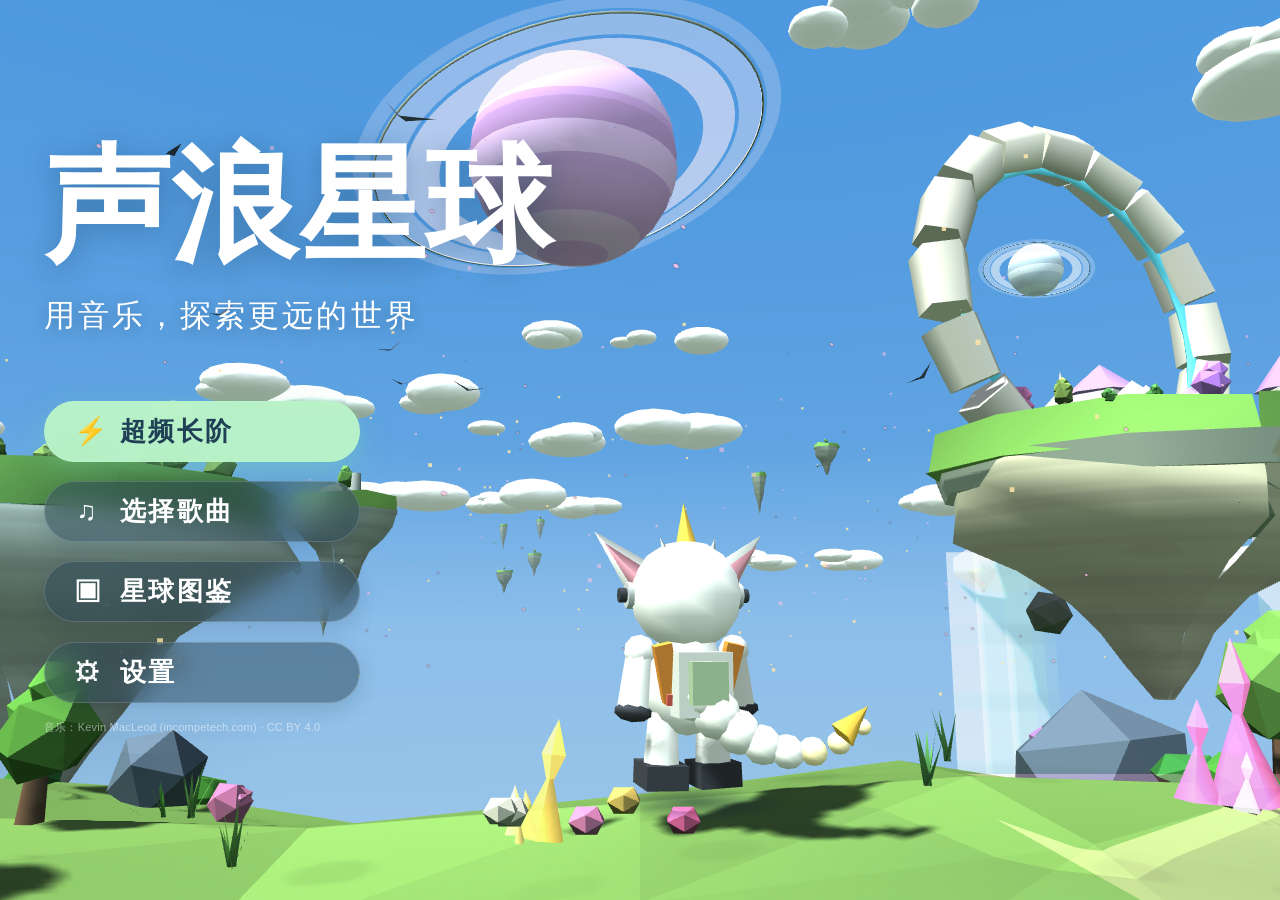
==== commit 598cb874: "P6+ · 单模式化 + 说唱默认曲（Galactic Rap） - 入口收敛：删除「开始旅程」；HOME 主按钮 =「超频长阶」；键盘仅 1/5   （desert/cave/base 保留为内部回" ====
--- a/声浪星球.html
+++ b/声浪星球.html
@@ -2653,11 +2653,13 @@
 var HUD_DEF = {
   home: function(){
     return '<div class="hud title"><h1>声浪星球</h1><p>用音乐，探索更远的世界</p><div class="menu">' +
-      '<button class="primary" data-go="desert"><span class="ic">▶</span>开始旅程</button>' +
-      '<button data-go="causeway"><span class="ic">⚡</span>超频长阶</button>' +
+      '<button class="primary" data-go="causeway"><span class="ic">⚡</span>超频长阶</button>' +
       '<button data-songsel="1"><span class="ic">♫</span>选择歌曲</button>' +
       '<button data-go="home"><span class="ic">▣</span>星球图鉴</button>' +
-      '<button data-go="home"><span class="ic">⚙</span>设置</button></div></div>';
+      '<button data-go="home"><span class="ic">⚙</span>设置</button></div>' +
+      /* 署名：说唱曲目素材为 CC BY 4.0，按许可要求标注作者与来源 */
+      '<p style="margin:16px 0 0;font-size:11px;line-height:1.5;opacity:.5;letter-spacing:.02em">' +
+      '音乐：Kevin MacLeod (incompetech.com) · CC BY 4.0</p></div>';
   },
   desert: function(){ return musicCard(SONGS.sunny, '01:24', '04:29') + taskCard() + runBtn() + rbtns(); },
   cave: function(){
@@ -2859,10 +2861,9 @@
       if (e.code === 'ArrowRight' || e.code === 'KeyD'){ e.preventDefault(); if (Lane.request( 1, cur)) laneCue(); }
     }
   }
+  /* P6 单模式化：仅保留 1(home) / 5(超频长阶) 两个场景快捷键；
+     desert/cave/base 作为内部回归场景保留，由 ?scene= 与 __setScene 驱动。 */
   if (e.key === '1') setScene('home');
-  if (e.key === '2') setScene('desert');
-  if (e.key === '3') setScene('cave');
-  if (e.key === '4') setScene('base');
   if (e.key === '5') setScene('causeway');
   if (e.key === 'f' || e.key === 'F') M1.interact();
   if (e.key === 'm' || e.key === 'M'){ if (!actx) initAudio(); toggleMute(); }   /* P0-模块F：全局静音开关 */
@@ -3117,13 +3118,17 @@
   superweave: { name: '超频长阶', artist: 'Soundwave Planet', bpm: 158, total: '01:37', wave: 7.3 },
   /* P1 · 第二首预烘焙曲（换歌即换关的正面证据）：7 段结构、不同 BPM / 和弦 / 机制分派。
      assets 由 tools/gen_causeway.js 生成；ready:false 期间 SongSelect 置灰，生成后翻 true。 */
-  song2: { name: '银翼回响', artist: 'Soundwave Planet', bpm: 112, total: '01:48', wave: 3.4 }
+  song2: { name: '银翼回响', artist: 'Soundwave Planet', bpm: 112, total: '01:48', wave: 3.4 },
+  /* P6 · 说唱曲目（真实歌）—— 素材 Kevin MacLeod / incompetech.com，CC BY 4.0（见 README 署名）。
+     谱面由运行时分析器一次烘焙落盘（assets/rap-*-chart.json），与「上传你的歌」同一条 ChartBuilder 链路。 */
+  rapGalactic:  { name: 'Galactic Rap',  artist: 'Kevin MacLeod', bpm: 117, total: '02:22', wave: 4.4 },
+  rapChristmas: { name: 'Christmas Rap', artist: 'Kevin MacLeod', bpm: 89,  total: '03:07', wave: 3.2 }
 };
 
 /* ---- 单赛道引擎曲库（CW.track 的注册表）------------------------------------
    与 SONGS 分工：SONGS 是"显示用元数据"（名/艺人/BPM/时长/波形），TRACKS 是
    "单赛道引擎可加载的曲目"（BGM 路径 + 真值谱面路径 + 指向 SONGS 的 song 键）。
-   默认曲 = superweave ⇒ 路径与现状逐位一致（门禁零漂移）。
+   默认曲 = rapGalactic（P6 起：真实说唱歌，谱面经里程归一 ⇒ 全曲里程 ≤ 赛道容量）。
    ready 标志：资产未就绪时 SongSelect 不允许切换，避免 fetch 失败导致空谱面。 */
 var TRACKS = {
   superweave: { id: 'superweave', song: 'superweave',
@@ -3133,11 +3138,20 @@
   song2:      { id: 'song2', song: 'song2',
                 bgm: 'assets/song2.wav', chart: 'assets/song2-chart.json',
                 segs: 7, ready: true,
-                tags: ['7 段结构', '预副歌蓄能', '终章终结拍'] }
+                tags: ['7 段结构', '预副歌蓄能', '终章终结拍'] },
+  /* P6 · 说唱曲目（真实歌，CC BY 4.0）：9 段结构；谱面经 ChartBuilder 里程归一（全曲 ≤ 赛道容量） */
+  rapGalactic:  { id: 'rapGalactic', song: 'rapGalactic',
+                  bgm: 'assets/rap-galactic.mp3', chart: 'assets/rap-galactic-chart.json',
+                  segs: 9, ready: true,
+                  tags: ['真实歌 · 实时分析', '9 段结构', '副歌开闸'] },
+  rapChristmas: { id: 'rapChristmas', song: 'rapChristmas',
+                  bgm: 'assets/rap-christmas.mp3', chart: 'assets/rap-christmas-chart.json',
+                  segs: 9, ready: true,
+                  tags: ['真实歌 · 实时分析', '9 段结构', '终章终结拍'] }
 };
 /* 当前曲目上下文（M1.enter 的 causeway 分支据此加载 BGM / 谱面 / 段落时钟）。
-   默认 = superweave ⇒ 与既有写死路径行为完全一致。 */
-CW.track = TRACKS.superweave;
+   默认 = rapGalactic（P6 单模式化后的开场曲）。 */
+CW.track = TRACKS.rapGalactic;
 /* 便捷取用：曲目显示元数据（名/艺人/BPM/时长/wave），供 musicCard / BeatClock 使用 */
 function trackSong(tk){ tk = tk || CW.track; return SONGS[(tk && tk.song) || 'superweave'] || SONGS.superweave; }
 function trackTotal(tk){ var s = trackSong(tk); return s.total || '--:--'; }
@@ -3298,10 +3312,16 @@
     if (typeof m1Sfx === 'function') m1Sfx('uiClick');
     Bus.emit('cw:bump', { dir: dir });
   },
-  /* 前进速度：能量 ≥0.85 的段落自动冲刺（P2 接入 Chart.mood.energy；P1 固定基础速） */
+  /* 前进速度：能量 ≥ sprintAt 的段落自动冲刺。
+     P6：基数取自**谱面**（chart.track.base/sprint）而非全局常量 —— 长曲经里程归一后
+     仍能在固定长度赛道内跑完全曲；缺省回落 CW.* ⇒ causeway / song2 数值逐位不变。 */
   speed: function(){
     if (!Track.isCw(cur)) return CFG.SPEED_F;
-    return (Track.energy >= CW.SPRINT_AT) ? CW.SPRINT : CW.BASE;
+    var tk = (Chart.data && Chart.data.track) || null;
+    var base = (tk && tk.base     != null) ? tk.base     : CW.BASE;
+    var spr  = (tk && tk.sprint   != null) ? tk.sprint   : CW.SPRINT;
+    var sat  = (tk && tk.sprintAt != null) ? tk.sprintAt : CW.SPRINT_AT;
+    return (Track.energy >= sat) ? spr : base;
   },
   energy: 0,                                  /* P2 起由 Chart 写入当前段落能量 */
   update: function(dt, k){
@@ -4059,10 +4079,20 @@
       if (bar % 4 !== 0) continue;
       cues.push({ t: +sections[k].t0.toFixed(4), bar: bar, lens: CYC[ci % CYC.length], cue: CUE[ci % CUE.length] }); ci++;
     }
+    /* P6 · 里程归一：赛道物理长度是常量（CW.Z_START − CW.Z_END），而歌曲时长可变。
+       长曲按同一比例压缩 base/sprint ⇒ 全曲里程 ≤ 赛道容量，避免"人停在路尽头、歌还在放、
+       后段障碍悬在虚空"。短曲 f = 1 ⇒ causeway(1263.8m) / song2(1191.4m) 数值逐位不变。 */
+    var AVAIL = CW.Z_START - CW.Z_END;
+    var natural = 0;
+    for (k = 0; k < K; k++) natural += sections[k].speed * (sections[k].t1 - sections[k].t0);
+    var fN = (natural > AVAIL) ? (AVAIL / natural) * 0.9999 : 1;
+    var baseN = +(CW.BASE * fN).toFixed(4), sprintN = +(CW.SPRINT * fN).toFixed(4);
+    if (fN !== 1) for (k = 0; k < K; k++)
+      sections[k].speed = (sections[k].speed === CW.SPRINT) ? sprintN : baseN;
     var chart = {
       schema: 1, song: meta.id || 'user', title: meta.title || '你的歌',
       bpm: bpm, spb: spb, bar: +BAR.toFixed(6), beats: bars * 4, bars: bars, duration: chartDur, sr: AA.SR,
-      track: { width: CW.W, base: CW.BASE, sprint: CW.SPRINT, sprintAt: CW.SPRINT_AT,
+      track: { width: CW.W, base: baseN, sprint: sprintN, sprintAt: CW.SPRINT_AT,
                layerHi: CW.LAYER_HI, switchMs: CW.SWITCH_MS, z0: CW.Z_START },
       sections: sections, onsets: feat.onsetT, sustains: sustains, anticipations: ants, lensCues: cues,
       phrase: { bars: ChartBuilder.phraseBars(bars, BAR) },
@@ -5623,7 +5653,11 @@
     var px = fo[0] + (off[0] - fo[0]) * e, py = fo[1] + (off[1] - fo[1]) * e, pz = fo[2] + (off[2] - fo[2]) * e;
     var lx = fl[0] + (look[0] - fl[0]) * e, ly = fl[1] + (look[1] - fl[1]) * e, lz = fl[2] + (look[2] - fl[2]) * e;
     /* FOV 随速度/能量向 92 插值（速度感的主要来源，设计 §3.3） */
-    var spr = clamp((Track.speed() - CW.BASE) / (CW.SPRINT - CW.BASE), 0, 1);
+    /* P6：冲刺系数同样以**谱面**基数为准（缺省回落 CW.* ⇒ 既有曲目数值不变） */
+    var _ct = (Chart.data && Chart.data.track) || null;
+    var _cb = (_ct && _ct.base   != null) ? _ct.base   : CW.BASE;
+    var _cs = (_ct && _ct.sprint != null) ? _ct.sprint : CW.SPRINT;
+    var spr = (_cs > _cb) ? clamp((Track.speed() - _cb) / (_cs - _cb), 0, 1) : 0;
     var en = clamp(Track.energy, 0, 1);
     var drive = clamp(0.7 * spr + 0.3 * Math.max(0, en - CW.SPRINT_AT) / (1 - CW.SPRINT_AT), 0, 1);
     var fovT = G.fov + (92 - G.fov) * drive;
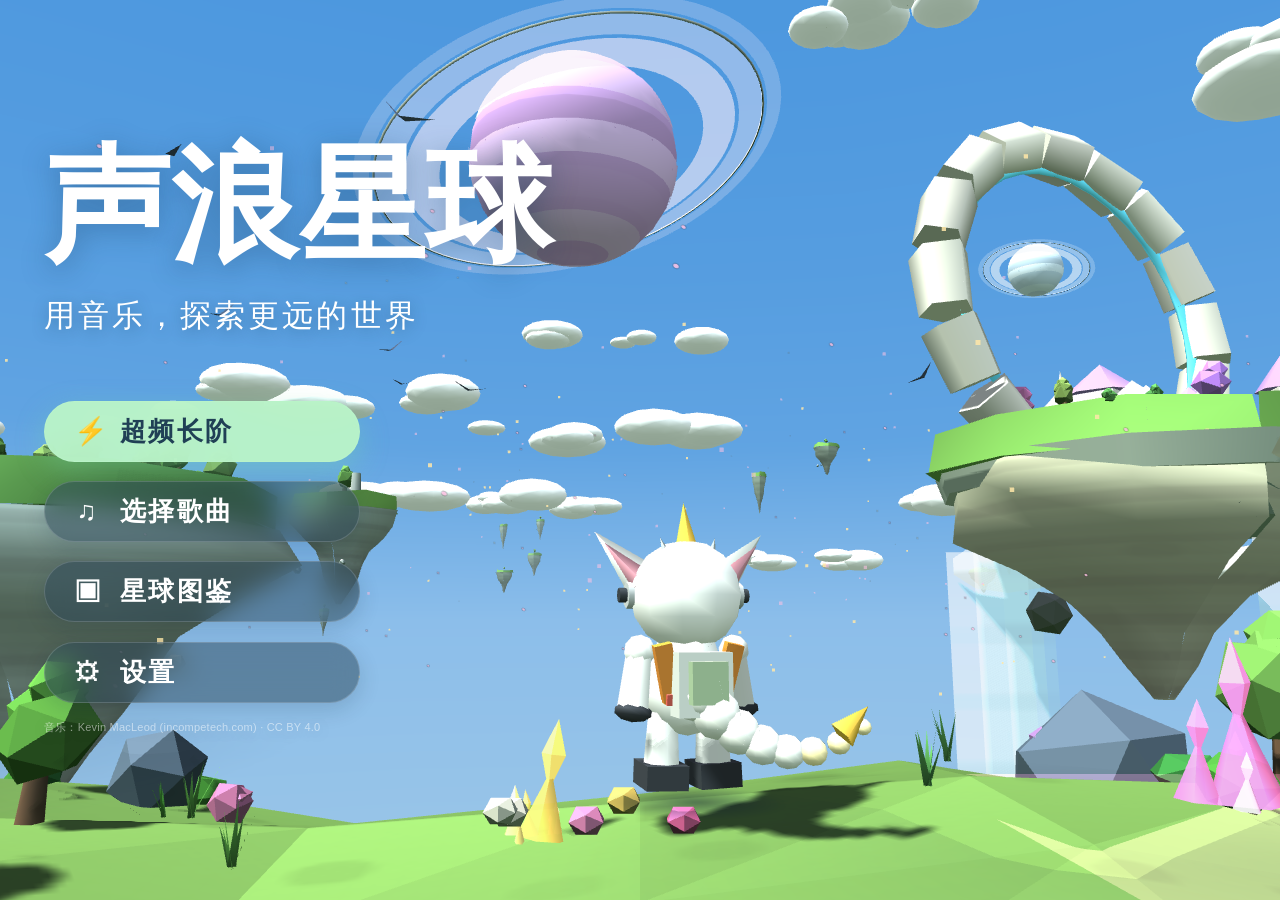
==== commit 106c32d7: "P7 · 枢纽「星球图鉴」+「设置」浮层（本机存档 / 分轨音量 / 画质 / 无障碍） 新增（均在 声浪星球.html 内，纯加法接线 7 处）： - PlanetRecord 本机存档 local" ====
--- a/声浪星球.html
+++ b/声浪星球.html
@@ -354,6 +354,151 @@
   #songsel .pgt{margin-top:calc(8*var(--px));text-align:center;font-size:calc(18*var(--px));
     font-weight:700;letter-spacing:.04em;color:rgba(255,255,255,.52);display:none}
   #songsel .pgt.on{display:block}
+
+  /* ============ P7 · 浮层：星球图鉴（Codex） / 设置（Settings） ============
+     范式与 #songsel 完全一致（见上）：body 级兄弟 + 惰性构建 + .on 显隐 ⇒ 对定帧画面 /
+     draw call / SHOWCASE 四宫格**零影响**。z-index 22 与 #songsel 同层（三者互斥，不同时开）。 */
+  #codex, #settings{--px:calc(100vh / 941);position:fixed;inset:0;z-index:22;display:none;
+    align-items:center;justify-content:center;pointer-events:none;
+    background:radial-gradient(circle at 50% 40%,rgba(8,4,22,.74),rgba(3,2,10,.92))}
+  #codex.on, #settings.on{display:flex;pointer-events:auto}
+  #codex .card, #settings .card{max-height:calc(884*var(--px));overflow:auto;
+    padding:calc(30*var(--px)) calc(44*var(--px)) calc(24*var(--px));
+    border-radius:calc(34*var(--px));background:rgba(14,8,34,.88);
+    border:calc(2*var(--px)) solid rgba(140,255,200,.24);color:#fff;
+    box-shadow:0 calc(32*var(--px)) calc(96*var(--px)) rgba(0,0,0,.58);backdrop-filter:blur(10px)}
+  /* 两栏"图鉴/设置页"版式：视口很宽（16:9）而卡片居中 ⇒ 单栏会把内容挤到折叠线以下，
+     故一律排成左右两栏，一屏看全（窄窗口时 max-height + overflow 兜底可滚动）。 */
+  #codex .card{width:calc(1600*var(--px))}
+  #settings .card{width:calc(1320*var(--px))}
+  #codex .cols, #settings .cols{display:grid;
+    grid-template-columns:1.1fr 1fr;gap:0 calc(44*var(--px));
+    margin-top:calc(4*var(--px))}
+  #codex .cols .sec, #settings .cols .sec{margin-top:calc(20*var(--px))}
+  #codex .hd, #settings .hd{font-size:calc(28*var(--px));font-weight:800;letter-spacing:.10em}
+  #codex .sub, #settings .sub{margin-top:calc(6*var(--px));font-size:calc(19*var(--px));font-weight:600;
+    letter-spacing:.04em;color:rgba(255,255,255,.56)}
+  #codex .sec, #settings .sec{margin-top:calc(18*var(--px));font-size:calc(20*var(--px));font-weight:800;
+    letter-spacing:.20em;color:rgba(140,255,200,.86)}
+  #codex .bts, #settings .bts{display:flex;justify-content:center;gap:calc(20*var(--px));
+    margin-top:calc(18*var(--px))}
+  #codex .bts b, #settings .bts b{padding:calc(14*var(--px)) calc(40*var(--px));
+    border-radius:calc(999*var(--px));font-size:calc(24*var(--px));font-weight:700;letter-spacing:.10em;
+    cursor:pointer;border:calc(2*var(--px)) solid rgba(255,255,255,.32);
+    background:rgba(255,255,255,.12);color:#fff;transition:background .12s,border-color .12s,transform .12s}
+  #codex .bts b:hover, #settings .bts b:hover{background:rgba(255,255,255,.22)}
+  #codex .bts b.warn{border-color:rgba(232,138,138,.62);background:rgba(232,138,138,.16)}
+  #codex .bts b.warn:hover{background:rgba(232,138,138,.26)}
+  #codex .hint, #settings .hint{margin-top:calc(8*var(--px));text-align:center;
+    font-size:calc(17*var(--px));font-weight:600;letter-spacing:.04em;color:rgba(255,255,255,.44)}
+
+  /* ---- 图鉴：曲目卡（复用 #songsel .tk 语汇）+ S/A/B/C 徽标（配色同 #cwres .rk）----
+     版式刻意定为「固定 3 行 + 右侧定宽徽标」：战绩文本长度会随通关变化，若让它参与宽度分配，
+     行高会被战绩撑开、把机制区顶到折叠线以下（实测过）。故战绩一律进 tags 行当一枚 chip。 */
+  #codex .tracks{margin-top:calc(14*var(--px));display:flex;flex-direction:column;gap:calc(12*var(--px))}
+  #codex .tk{display:flex;align-items:center;gap:calc(20*var(--px));
+    padding:calc(11*var(--px)) calc(18*var(--px));border-radius:calc(18*var(--px));
+    border:calc(2*var(--px)) solid rgba(255,255,255,.16);background:rgba(255,255,255,.06);
+    transition:border-color .12s,background .12s}
+  #codex .tk.cur{border-color:rgba(140,255,200,.60);background:rgba(140,255,200,.10)}
+  #codex .tk .nm{flex:1;min-width:0}
+  #codex .tk .nm b{display:block;font-size:calc(25*var(--px));font-weight:800;letter-spacing:.02em}
+  #codex .tk .nm s{display:block;text-decoration:none;margin-top:calc(4*var(--px));
+    font-size:calc(16*var(--px));font-weight:600;color:rgba(255,255,255,.52)}
+  #codex .tags{margin-top:calc(6*var(--px));display:flex;flex-wrap:wrap;gap:calc(6*var(--px))}
+  #codex .tags i{font-style:normal;font-size:calc(14*var(--px));font-weight:700;letter-spacing:.04em;
+    padding:calc(3*var(--px)) calc(10*var(--px));border-radius:calc(999*var(--px));
+    border:calc(2*var(--px)) solid rgba(125,232,255,.42);background:rgba(125,232,255,.14);color:#BFEFFF}
+  #codex .tags i.rec{border-color:rgba(140,255,200,.50);background:rgba(140,255,200,.14);color:#C8FFE4;
+    font-variant-numeric:tabular-nums}
+  #codex .tags i.rec.off{border-color:rgba(255,255,255,.20);background:rgba(255,255,255,.06);
+    color:rgba(255,255,255,.42)}
+  #codex .tk .rk{flex:0 0 calc(54*var(--px));text-align:center;
+    font-size:calc(42*var(--px));font-weight:800;line-height:1;letter-spacing:.02em}
+  #codex .tk .rk.S{color:#8CFFC8;text-shadow:0 0 calc(26*var(--px)) rgba(140,255,200,.72)}
+  #codex .tk .rk.A{color:#7DE8FF;text-shadow:0 0 calc(24*var(--px)) rgba(125,232,255,.66)}
+  #codex .tk .rk.B{color:#FFE27A;text-shadow:0 0 calc(22*var(--px)) rgba(255,226,122,.58)}
+  #codex .tk .rk.C{color:#E88A8A;text-shadow:0 0 calc(20*var(--px)) rgba(232,138,138,.52)}
+  #codex .tk .rk.N{color:rgba(255,255,255,.22)}
+  /* ---- 图鉴：机制卡（M1–M7）---- */
+  #codex .mechGrid{margin-top:calc(14*var(--px));display:grid;
+    grid-template-columns:repeat(2,1fr);gap:calc(10*var(--px))}
+  #codex .mch{padding:calc(12*var(--px)) calc(15*var(--px));border-radius:calc(18*var(--px));
+    border:calc(2*var(--px)) solid rgba(255,255,255,.14);background:rgba(255,255,255,.05)}
+  #codex .mch b{display:block;font-size:calc(20*var(--px));font-weight:800;letter-spacing:.02em;color:#C8FFE4}
+  #codex .mch s{display:block;text-decoration:none;margin-top:calc(5*var(--px));
+    font-size:calc(15*var(--px));font-weight:600;line-height:1.38;color:rgba(255,255,255,.60)}
+  #codex .mch u{display:inline-block;text-decoration:none;margin-top:calc(8*var(--px));
+    font-size:calc(13.5*var(--px));font-weight:700;letter-spacing:.05em;
+    padding:calc(2.5*var(--px)) calc(10*var(--px));border-radius:calc(999*var(--px));
+    border:calc(1.5*var(--px)) solid rgba(140,255,200,.42);background:rgba(140,255,200,.12);color:#C8FFE4}
+
+  /* ---- 设置：行 / 滑杆 / 档位 / 开关 / 键位表 ---- */
+  #settings .row{display:flex;align-items:center;gap:calc(20*var(--px));
+    margin-top:calc(12*var(--px));padding:calc(12*var(--px)) calc(18*var(--px));
+    border-radius:calc(18*var(--px));border:calc(2*var(--px)) solid rgba(255,255,255,.12);
+    background:rgba(255,255,255,.05)}
+  #settings .row .lb{flex:0 0 calc(206*var(--px));font-size:calc(21*var(--px));font-weight:700;
+    letter-spacing:.04em}
+  #settings .row .lb s{display:block;text-decoration:none;margin-top:calc(4*var(--px));
+    font-size:calc(15*var(--px));font-weight:600;color:rgba(255,255,255,.42)}
+  #settings input[type=range]{-webkit-appearance:none;appearance:none;flex:1;height:calc(10*var(--px));
+    border-radius:calc(999*var(--px));background:rgba(255,255,255,.18);outline:none;cursor:pointer}
+  #settings input[type=range]::-webkit-slider-thumb{-webkit-appearance:none;appearance:none;
+    width:calc(26*var(--px));height:calc(26*var(--px));border-radius:50%;border:0;cursor:pointer;
+    background:linear-gradient(135deg,#8CFFC8,#7DE8FF);
+    box-shadow:0 0 calc(16*var(--px)) rgba(140,255,200,.66)}
+  #settings .val{flex:0 0 calc(76*var(--px));text-align:right;font-size:calc(20*var(--px));
+    font-weight:800;font-variant-numeric:tabular-nums;color:#C8FFE4}
+  #settings .seg{flex:1;display:flex;gap:calc(8*var(--px))}
+  #settings .seg b{flex:1;text-align:center;padding:calc(9*var(--px)) 0;cursor:pointer;
+    border-radius:calc(999*var(--px));font-size:calc(19*var(--px));font-weight:700;letter-spacing:.08em;
+    border:calc(2*var(--px)) solid rgba(255,255,255,.20);background:rgba(255,255,255,.06);
+    color:rgba(255,255,255,.70);transition:background .12s,border-color .12s,color .12s}
+  #settings .seg b:hover{background:rgba(255,255,255,.14)}
+  #settings .seg b.on{border-color:rgba(140,255,200,.80);background:rgba(140,255,200,.18);color:#fff;
+    box-shadow:0 0 calc(20*var(--px)) rgba(140,255,200,.28)}
+  #settings .sw{flex:1;display:flex;align-items:center;gap:calc(14*var(--px));cursor:pointer}
+  #settings .sw .trk{display:block;position:relative;flex:0 0 auto;width:calc(76*var(--px));
+    height:calc(36*var(--px));
+    border-radius:calc(999*var(--px));border:calc(2*var(--px)) solid rgba(255,255,255,.24);
+    background:rgba(255,255,255,.08);transition:background .14s,border-color .14s}
+  #settings .sw .trk:after{content:"";position:absolute;left:calc(3*var(--px));top:calc(3*var(--px));
+    width:calc(26*var(--px));height:calc(26*var(--px));border-radius:50%;
+    background:rgba(255,255,255,.62);transition:transform .14s,background .14s}
+  #settings .sw.on .trk{border-color:rgba(140,255,200,.76);background:rgba(140,255,200,.20)}
+  #settings .sw.on .trk:after{transform:translateX(calc(40*var(--px)));background:#8CFFC8}
+  #settings .sw .tx{font-size:calc(18*var(--px));font-weight:700;letter-spacing:.06em;
+    color:rgba(255,255,255,.56)}
+  #settings .sw.on .tx{color:#C8FFE4}
+  #settings .keys{margin-top:calc(14*var(--px));display:grid;
+    grid-template-columns:repeat(3,1fr);gap:calc(9*var(--px)) calc(18*var(--px))}
+  #settings .keys i{font-style:normal;display:flex;align-items:center;gap:calc(12*var(--px));
+    font-size:calc(18*var(--px));font-weight:600;color:rgba(255,255,255,.66)}
+  #settings .keys kbd{font-family:inherit;font-size:calc(16*var(--px));font-weight:800;letter-spacing:.04em;
+    padding:calc(4*var(--px)) calc(12*var(--px));border-radius:calc(8*var(--px));
+    border:calc(1.5*var(--px)) solid rgba(255,255,255,.30);background:rgba(255,255,255,.10);color:#fff}
+  #settings .note{margin-top:calc(12*var(--px));font-size:calc(16*var(--px));font-weight:600;
+    line-height:1.5;letter-spacing:.02em;color:rgba(255,255,255,.40)}
+
+  /* ---- 无障碍（P7）：大字 / 减弱动效 —— 均**只作用于 DOM**，默认不生效、零 draw call ---- */
+  body.bigui #codex .hd, body.bigui #settings .hd{font-size:calc(36*var(--px))}
+  body.bigui #codex .sub, body.bigui #settings .sub{font-size:calc(24*var(--px))}
+  body.bigui #codex .sec, body.bigui #settings .sec{font-size:calc(24*var(--px))}
+  body.bigui #codex .tk .nm b{font-size:calc(33*var(--px))}
+  body.bigui #codex .tk .nm s, body.bigui #codex .mch s{font-size:calc(21*var(--px))}
+  body.bigui #codex .mch b{font-size:calc(26*var(--px))}
+  body.bigui #settings .row .lb{font-size:calc(25*var(--px))}
+  body.bigui #settings .keys i, body.bigui #settings .seg b{font-size:calc(22*var(--px))}
+  body.bigui #codex .hint, body.bigui #settings .hint{font-size:calc(21*var(--px))}
+  body.rm #codex .card, body.rm #settings .card, body.rm #songsel .card,
+  body.rm #codex .bts b, body.rm #settings .bts b, body.rm #settings .seg b,
+  body.rm #settings .sw .trk, body.rm #settings .sw .trk:after,
+  body.rm #songsel .tk, body.rm #codex .tk{transition:none}
+  body.rm #codex .bts b:hover, body.rm #settings .bts b:hover,
+  body.rm #songsel .tk:hover, body.rm #codex .tk:hover,
+  body.rm .menu button:hover, body.rm #cwres .bts b:hover{transform:none}
+
   /* ---- P2·CWMech：运行时机制表现层（纯 DOM / 零 draw call；M1 开闸 / M2 DROP 大字 / M5 航线 chip）---- */
   #cwmech{--px:calc(100vh / 941);position:fixed;inset:0;pointer-events:none;z-index:15;
     opacity:0;transition:opacity .2s;font-family:inherit}
@@ -2655,8 +2800,8 @@
     return '<div class="hud title"><h1>声浪星球</h1><p>用音乐，探索更远的世界</p><div class="menu">' +
       '<button class="primary" data-go="causeway"><span class="ic">⚡</span>超频长阶</button>' +
       '<button data-songsel="1"><span class="ic">♫</span>选择歌曲</button>' +
-      '<button data-go="home"><span class="ic">▣</span>星球图鉴</button>' +
-      '<button data-go="home"><span class="ic">⚙</span>设置</button></div>' +
+      '<button data-codex="1"><span class="ic">▣</span>星球图鉴</button>' +
+      '<button data-settings="1"><span class="ic">⚙</span>设置</button></div>' +
       /* 署名：说唱曲目素材为 CC BY 4.0，按许可要求标注作者与来源 */
       '<p style="margin:16px 0 0;font-size:11px;line-height:1.5;opacity:.5;letter-spacing:.02em">' +
       '音乐：Kevin MacLeod (incompetech.com) · CC BY 4.0</p></div>';
@@ -2698,6 +2843,9 @@
       if (SHOWCASE) return;
       initAudio();
       if (b.getAttribute('data-songsel')){ SongSelect.open(); return; }   /* P1：曲目选择浮层 */
+      /* P7：图鉴 / 设置——两个纯 DOM 浮层（点开即用户手势，上面的 initAudio 也已解锁音频） */
+      if (b.getAttribute('data-codex')){ PlanetCodex.open(); return; }
+      if (b.getAttribute('data-settings')){ PlanetSettings.open(); return; }
       setScene(b.getAttribute('data-go'));
     });
   });
@@ -2782,6 +2930,8 @@
   if (actx){
     /* M3-CW：首次取得 AudioContext（用户手势）后补齐音乐总线 / 解码 BGM / 起播待播曲 */
     initMusicBus(); bgmDecode();
+    /* P7：AudioContext 就绪后把「设置里调过的音量」重新贴回总线（initMusicBus 内有硬编码初值） */
+    PlanetSettings.applyAudio();
     if (BGM.want && !BGM.playing) BGM.start();
   }
 }
@@ -2843,9 +2993,10 @@
 addEventListener('pointercancel', function(){ if (isCw()) CWInput.cancel(); });
 addEventListener('keydown', function(e){
   Input.keys[e.code] = true;
-  /* P1：曲目浮层打开时独占键盘（Esc / 回车关闭），避免误触玩法输入 */
-  if (SongSelect.isOpen()){
-    if (e.key === 'Escape' || e.key === 'Enter'){ e.preventDefault(); SongSelect.close(); }
+  /* P7：浮层独占键盘（Esc / 回车关闭），避免误触玩法输入。
+     注意本守卫必须位于下方 1/5 场景快捷键**之前**并 return —— 否则开着浮层按 1/5 会切场景。 */
+  if (overlayOpen()){
+    if (e.key === 'Escape' || e.key === 'Enter'){ e.preventDefault(); closeOverlay(); }
     return;
   }
   if (isCw()){
@@ -4875,6 +5026,351 @@
 };
 
 /* ==========================================================================
+   P7 · 星球图鉴（Codex）/ 设置（Settings）—— 两个纯 DOM 浮层
+   --------------------------------------------------------------------------
+   共同点（与 SongSelect 完全同范式）：
+     · body 级兄弟 + 惰性构建（ensure() 只由 open() 触发）⇒ freeze 页 / 门禁页零额外 DOM；
+     · 不新增任何 three 对象 ⇒ 对 draw call / 定帧 heroC / SHOWCASE 四宫格**零影响**；
+     · 显隐靠 .on（CSS L361 起）；关闭入口 = Esc / Enter / 返回按钮（与 SongSelect 一致，
+       刻意**不做**"点背景关闭"：现场演示里误触改音量/画质比点不中更尴尬）。
+     · 三者互斥：任一 open() 时先关掉另两个 ⇒ 共用 z-index 22 不会叠加。
+
+   图鉴为什么要做：本作卖点是「音乐结构 → 机制」（M1–M7），而这套东西在局内是**看不见**的。
+   图鉴把 4 首内置曲 × 7 种机制 + 通关评级摆成一张表，让"换歌即换关"从体感变成可读的证据。
+   设置为什么要做：此前只有 M 键静音，音量 / 画质无从调节；现场投影的音量与性能都要能现场调。
+   ========================================================================== */
+
+/* ---- P7 · 本地存档（图鉴的"战绩"层）---------------------------------------
+   为什么可以放心写：图鉴记录**只写不读玩法参数** —— 判定窗口 / 赛道物理 / 计分乘区全部不受影响，
+   唯一读取点是图鉴自己的渲染 ⇒ 对本项目"门禁基线零漂移"的红线是安全的。
+   storage 在隐私模式 / file:// 下可能抛错 ⇒ 全部 try/catch 降级为「仅本局内存」，绝不阻断启动。 */
+var PlanetRecord = {
+  KEY: 'swp.records.v1',
+  data: {},
+  ORDER: { S: 4, A: 3, B: 2, C: 1 },
+  load: function(){
+    PlanetRecord.data = {};
+    try {
+      var raw = window.localStorage ? window.localStorage.getItem(PlanetRecord.KEY) : null;
+      if (raw){
+        var o = JSON.parse(raw);
+        if (o && typeof o === 'object') PlanetRecord.data = o;
+      }
+    } catch(e){ PlanetRecord.data = {}; }
+    return PlanetRecord.data;
+  },
+  save: function(){
+    try {
+      if (window.localStorage) window.localStorage.setItem(PlanetRecord.KEY, JSON.stringify(PlanetRecord.data));
+    } catch(e){}
+    return true;
+  },
+  clear: function(){ PlanetRecord.data = {}; PlanetRecord.save(); return true; },
+  /* 记账：rank 取更优、score 取更高、clears 累加 —— 承 P3「只奖励、不惩罚」：更差的一局冲不掉记录 */
+  commit: function(r, id){
+    if (!r || !id) return null;
+    var cur = PlanetRecord.data[id] || { rank: null, score: 0, acc: 0, clears: 0 };
+    var rank = r.rank || 'C';
+    if (PlanetRecord.ORDER[rank] > (PlanetRecord.ORDER[cur.rank] || 0)) cur.rank = rank;
+    if ((r.score || 0) > (cur.score || 0)){ cur.score = r.score || 0; cur.acc = r.acc || 0; }
+    cur.clears = (cur.clears || 0) + 1;
+    PlanetRecord.data[id] = cur;
+    PlanetRecord.save();
+    return cur;
+  },
+  get: function(id){ return PlanetRecord.data[id] || null; },
+  count: function(){
+    var n = 0, k;
+    for (k in PlanetRecord.data) if (PlanetRecord.data.hasOwnProperty(k)) n++;
+    return n;
+  }
+};
+/* 关结算面板即记账（Bus.emit 自带 try/catch ⇒ 存档异常绝不波及玩法） */
+Bus.on('cw:result', function(r){ PlanetRecord.commit(r, CW.track ? CW.track.id : null); });
+
+/* ---- P7 · 机制图鉴词条（M1–M7）--------------------------------------------
+   文案严格对齐源码注释（CWMech L4316 起 / ChartGen L3618）—— 不是营销语，是"这套引擎到底做了什么"。 */
+var MECHS = [
+  { k: 'M1', n: '副歌开闸',   d: '进副歌即开闸：乘区封顶 ×1.5 并点亮一次过载脉冲。', t: '段落 = chorus' },
+  { k: 'M2', n: 'Drop 俯冲',  d: '首次进高潮：镜头 FOV 尖峰 + 全屏 DROP 大字，段内首个双闸门给全曲最高加分。', t: '段落 = climax' },
+  { k: 'M3', n: '蓄能',       d: '预副歌内持续长按同调累积蓄能，蓄满乘区由 1.0 抬到 1.3。', t: '段落 = preChorus' },
+  { k: 'M4', n: '终结拍',     d: '终章最长的那个长音：命中给一次性高额加分 + 乘区封顶 ×1.5。全曲仅一次。', t: 'outro 最长长音' },
+  { k: 'M5', n: '旋律航线',   d: '把音高斜率铺成跑道上看得见的旋律走向，站上同层航线给 ×1.25。', t: '八分音符音高斜率' },
+  { k: 'M6', n: '用跑道弹琴', d: '命中音高取自段内五声音阶步进（低能段整体下沉）⇒ 跑道即琴键。', t: '段落音区' },
+  { k: 'M7', n: '结构轮转',   d: '「音乐结构 → 机制」的翻译表：段落序列不同 ⇒ 开闸点 / 航线 / 音区全变。', t: 'ChartGen' }
+];
+
+/* ---- P7 · 星球图鉴浮层 ---------------------------------------------------- */
+var PlanetCodex = {
+  el: null,
+  Q: null,
+  num: function(n){ return String(n == null ? 0 : n).replace(/\B(?=(\d{3})+(?!\d))/g, ','); },
+  ensure: function(){
+    if (PlanetCodex.el) return PlanetCodex.el;
+    var d = document.createElement('div'); d.id = 'codex';
+    d.innerHTML = '<div class="card">' +
+      '<div class="hd">星球图鉴</div>' +
+      '<div class="sub">4 首曲目 · 7 种机制 —— 音乐结构即关卡</div>' +
+      '<div class="cols">' +
+        '<div class="col"><div class="sec">曲 目</div><div class="tracks"></div></div>' +
+        '<div class="col"><div class="sec">机 制 · M1 – M7</div><div class="mechGrid"></div></div>' +
+      '</div>' +
+      '<div class="bts"><b data-act="back">返回</b><b class="warn" data-act="clear">清除记录</b></div>' +
+      '<div class="hint">换一首歌，换的不是曲包，是机制组合</div>' +
+      '</div>';
+    document.body.appendChild(d);
+    PlanetCodex.el = d;
+    PlanetCodex._q = { tracks: d.querySelector('.tracks'), mech: d.querySelector('.mechGrid'),
+                       clear: d.querySelector('#codex .bts b.warn') };
+    d.addEventListener('click', function(e){
+      var b = (e.target && e.target.closest) ? e.target.closest('#codex .bts b') : null;
+      if (!b) return;
+      var act = b.getAttribute('data-act');
+      if (act === 'back'){ PlanetCodex.close(); return; }
+      if (act === 'clear'){
+        /* 两步确认：第一次点击"上膛"，第二次才真清（避免误触抹掉战绩） */
+        if (b.getAttribute('data-armed')){
+          PlanetRecord.clear(); b.removeAttribute('data-armed'); b.textContent = '清除记录';
+          PlanetCodex.render();
+        } else {
+          b.setAttribute('data-armed', '1'); b.textContent = '确认清除？';
+        }
+      }
+    });
+    return d;
+  },
+  render: function(){
+    var d = PlanetCodex.ensure(), q = PlanetCodex._q;
+    var host = q.tracks; host.innerHTML = '';
+    Object.keys(TRACKS).forEach(function(id){
+      var tk = TRACKS[id], sn = trackSong(tk), rec = PlanetRecord.get(id);
+      var row = document.createElement('div');
+      row.className = 'tk' + ((CW.track && CW.track.id === id) ? ' cur' : '');
+      var tags = (tk.tags || []).map(function(x){ return '<i>' + x + '</i>'; }).join('');
+      var rank = (rec && rec.rank) ? rec.rank : 'N';
+      /* 战绩永远只占 tags 行里的一枚 chip ⇒ 行高固定 3 行，不随战绩长度变化 */
+      var recChip = (rec && rec.clears)
+        ? '<i class="rec">最高 ' + PlanetCodex.num(rec.score) + ' · ' + (rec.acc * 100).toFixed(1) +
+          '% · ×' + rec.clears + '</i>'
+        : '<i class="rec off">尚未通关</i>';
+      row.innerHTML =
+        '<div class="nm"><b>' + sn.name + '</b>' +
+          '<s>' + sn.artist + ' · ' + tk.segs + ' 段结构 · ' + sn.bpm + ' BPM</s>' +
+          '<div class="tags">' + tags + recChip + '</div></div>' +
+        '<span class="rk ' + rank + '">' + (rank === 'N' ? '—' : rank) + '</span>';
+      host.appendChild(row);
+    });
+    if (q.clear){ q.clear.removeAttribute('data-armed'); q.clear.textContent = '清除记录'; }
+    var mg = q.mech; mg.innerHTML = '';
+    MECHS.forEach(function(m){
+      var c = document.createElement('div'); c.className = 'mch';
+      c.innerHTML = '<b>' + m.k + ' · ' + m.n + '</b><s>' + m.d + '</s><u>' + m.t + '</u>';
+      mg.appendChild(c);
+    });
+    return d;
+  },
+  open: function(){
+    SongSelect.close(); PlanetSettings.close();
+    PlanetCodex.render().classList.add('on');
+  },
+  close: function(){ if (PlanetCodex.el) PlanetCodex.el.classList.remove('on'); },
+  isOpen: function(){ return !!(PlanetCodex.el && PlanetCodex.el.classList.contains('on')); },
+  info: function(){
+    return { open: PlanetCodex.isOpen(), tracks: Object.keys(TRACKS).length,
+             mechs: MECHS.length, cleared: PlanetRecord.count() };
+  }
+};
+
+/* ---- P7 · 设置浮层 --------------------------------------------------------
+   DEFAULTS 必须**逐位等于现状**（sfx = master.gain 0.5 / bgm = musicBus.gain 0.60 /
+   画质 = min(dpr, 2) / 大字关 / 动效开），否则"默认设置"本身就成了对门禁基线的改动。 */
+var PlanetSettings = {
+  KEY: 'swp.settings.v1',
+  DEFAULTS: { bgm: 0.60, sfx: 0.50, quality: 'high', big: false, motion: true },
+  opts: null, el: null, _q: null,
+  load: function(){
+    var o = { bgm: PlanetSettings.DEFAULTS.bgm, sfx: PlanetSettings.DEFAULTS.sfx,
+              quality: PlanetSettings.DEFAULTS.quality, big: PlanetSettings.DEFAULTS.big,
+              motion: PlanetSettings.DEFAULTS.motion };
+    try {
+      var raw = window.localStorage ? window.localStorage.getItem(PlanetSettings.KEY) : null;
+      if (raw){
+        var s = JSON.parse(raw);
+        if (s && typeof s === 'object'){
+          var k;
+          for (k in PlanetSettings.DEFAULTS){
+            if (PlanetSettings.DEFAULTS.hasOwnProperty(k) && s[k] !== undefined) o[k] = s[k];
+          }
+        }
+      }
+    } catch(e){}
+    PlanetSettings.opts = o;
+    PlanetSettings.apply();
+    return o;
+  },
+  save: function(){
+    try {
+      if (window.localStorage) window.localStorage.setItem(PlanetSettings.KEY, JSON.stringify(PlanetSettings.opts));
+    } catch(e){}
+    return true;
+  },
+  /* 音量：SFX → master.gain；BGM → musicBus.gain（静音仍由 outBus 总闸负责，两者正交）
+     · 单独拆出的原因：master/musicBus 在 initAudio()/initMusicBus() 里创建并硬编码初值，
+       而它们可能晚于 load() ⇒ initAudio 内必须回调一次，否则调过的音量会被硬编码值覆盖。 */
+  applyAudio: function(){
+    var o = PlanetSettings.opts; if (!o) return;
+    if (master) master.gain.value = o.sfx;
+    if (musicBus) musicBus.gain.value = o.bgm;
+  },
+  /* 画质：high = min(dpr,2)（= 现状）。**带 diff 守卫** ⇒ 默认档下不调 setPixelRatio，
+     避免二次 resize 绘图缓冲 —— 这也是"默认值不改门禁基线"的关键。 */
+  applyQuality: function(){
+    var o = PlanetSettings.opts; if (!o || !renderer) return;
+    var dpr = window.devicePixelRatio || 1;
+    var want = (o.quality === 'high') ? Math.min(dpr, 2) : (o.quality === 'mid' ? 1.5 : 1.0);
+    if (renderer.getPixelRatio() !== want) renderer.setPixelRatio(want);
+  },
+  /* 大字 / 减弱动效：均为 body 上的 class，纯 CSS 消费 ⇒ 不碰任何 three 对象、零 draw call */
+  apply: function(){
+    var o = PlanetSettings.opts; if (!o) return;
+    PlanetSettings.applyAudio();
+    PlanetSettings.applyQuality();
+    var b = document.body;
+    if (b && b.classList){
+      if (o.big) b.classList.add('bigui'); else b.classList.remove('bigui');
+      if (o.motion) b.classList.remove('rm'); else b.classList.add('rm');
+    }
+  },
+  set: function(k, v){
+    if (!PlanetSettings.opts) PlanetSettings.load();
+    PlanetSettings.opts[k] = v;
+    PlanetSettings.save();
+    PlanetSettings.apply();
+    PlanetSettings.sync();
+    return PlanetSettings.opts[k];
+  },
+  ensure: function(){
+    if (PlanetSettings.el) return PlanetSettings.el;
+    var d = document.createElement('div'); d.id = 'settings';
+    d.innerHTML = '<div class="card">' +
+      '<div class="hd">设置</div>' +
+      '<div class="sub">音量 / 画质 / 键位 / 无障碍 —— 改动即时生效并保存在本机</div>' +
+      '<div class="cols">' +
+        '<div class="col"><div class="sec">音 频</div>' +
+          '<div class="row"><div class="lb">音乐音量<s>背景音乐 BGM</s></div>' +
+            '<input type="range" data-set="bgm" min="0" max="100" step="5">' +
+            '<div class="val" data-val="bgm">60%</div></div>' +
+          '<div class="row"><div class="lb">音效音量<s>判定 / 反馈 / UI</s></div>' +
+            '<input type="range" data-set="sfx" min="0" max="100" step="5">' +
+            '<div class="val" data-val="sfx">50%</div></div>' +
+          '<div class="row"><div class="lb">静音<s>等同快捷键 M</s></div>' +
+            '<div class="sw" data-sw="mute"><i class="trk"></i><span class="tx">关</span></div></div>' +
+        '</div>' +
+        '<div class="col"><div class="sec">画 质</div>' +
+          '<div class="row"><div class="lb">渲染精度<s>影响清晰度与性能</s></div>' +
+            '<div class="seg" data-seg="quality">' +
+            '<b data-v="low">低</b><b data-v="mid">中</b><b data-v="high">高</b></div></div>' +
+          '<div class="sec">无 障 碍</div>' +
+          '<div class="row"><div class="lb">大字<s>放大浮层文字</s></div>' +
+            '<div class="sw" data-sw="big"><i class="trk"></i><span class="tx">关</span></div></div>' +
+          '<div class="row"><div class="lb">减弱动效<s>去掉位移与过渡动画</s></div>' +
+            '<div class="sw" data-sw="motion"><i class="trk"></i><span class="tx">关</span></div></div>' +
+        '</div>' +
+      '</div>' +
+      '<div class="sec">键 位</div>' +
+      '<div class="keys">' +
+        '<i><kbd>↑</kbd><kbd>W</kbd>升（超频长阶）</i>' +
+        '<i><kbd>↓</kbd><kbd>S</kbd>降（超频长阶）</i>' +
+        '<i><kbd>长按 空格</kbd>同调</i>' +
+        '<i><kbd>←</kbd><kbd>→</kbd>换道</i>' +
+        '<i><kbd>空格</kbd>跳跃</i>' +
+        '<i><kbd>F</kbd>交互</i>' +
+        '<i><kbd>M</kbd>静音</i>' +
+        '<i><kbd>1</kbd><kbd>5</kbd>枢纽 / 超频长阶</i>' +
+        '<i><kbd>Esc</kbd>关闭浮层</i>' +
+      '</div>' +
+      '<div class="note">触摸通道：上半屏轻点「升」/ 下半屏轻点「降」/ 长按任意处「同调」。</div>' +
+      '<div class="bts"><b data-act="back">返回</b></div>' +
+      '<div class="hint">设置只保存在本机浏览器，不上传服务器</div>' +
+      '</div>';
+    document.body.appendChild(d);
+    PlanetSettings.el = d;
+    PlanetSettings._q = {
+      bgm: d.querySelector('input[data-set="bgm"]'), sfx: d.querySelector('input[data-set="sfx"]'),
+      vBgm: d.querySelector('[data-val="bgm"]'), vSfx: d.querySelector('[data-val="sfx"]'),
+      seg: d.querySelectorAll('#settings .seg b'),
+      swMute: d.querySelector('[data-sw="mute"]'), swBig: d.querySelector('[data-sw="big"]'),
+      swMotion: d.querySelector('[data-sw="motion"]')
+    };
+    /* 滑杆：input 事件即时生效（拖动时就能听到音量变化） */
+    d.addEventListener('input', function(e){
+      var t = e.target; if (!t || !t.getAttribute) return;
+      var k = t.getAttribute('data-set'); if (!k) return;
+      PlanetSettings.set(k, (+t.value) / 100);
+    });
+    d.addEventListener('click', function(e){
+      var t = e.target; if (!t || !t.closest) return;
+      if (t.closest('#settings .bts b')){ PlanetSettings.close(); return; }
+      var seg = t.closest('#settings .seg b');
+      if (seg){ PlanetSettings.set('quality', seg.getAttribute('data-v')); return; }
+      var sw = t.closest('#settings .sw');
+      if (!sw) return;
+      var k = sw.getAttribute('data-sw');
+      if (k === 'mute'){ if (!actx) initAudio(); toggleMute(); PlanetSettings.sync(); return; }
+      PlanetSettings.set(k, !PlanetSettings.opts[k]);
+    });
+    return d;
+  },
+  sync: function(){
+    var q = PlanetSettings._q, o = PlanetSettings.opts;
+    if (!q || !o) return null;
+    var pb = Math.round(o.bgm * 100), ps = Math.round(o.sfx * 100);
+    if (q.bgm) q.bgm.value = pb;
+    if (q.sfx) q.sfx.value = ps;
+    if (q.vBgm) q.vBgm.textContent = pb + '%';
+    if (q.vSfx) q.vSfx.textContent = ps + '%';
+    Array.prototype.forEach.call(q.seg, function(b){
+      var on = b.getAttribute('data-v') === o.quality;
+      if (on) b.classList.add('on'); else b.classList.remove('on');
+    });
+    PlanetSettings._sw(q.swMute, !!muted, muted ? '开' : '关');
+    PlanetSettings._sw(q.swBig, !!o.big, o.big ? '开' : '关');
+    /* 「减弱动效」是**反相开关**：其 UI 状态 = !motion（motion=true 表示动效正常）。
+       这样标签所说「减弱动效：开」与 motion=false 严格对应，避免默认态被误读为已减弱。 */
+    PlanetSettings._sw(q.swMotion, !o.motion, o.motion ? '关' : '开');
+    return q;
+  },
+  _sw: function(el, on, txt){
+    if (!el) return;
+    if (on) el.classList.add('on'); else el.classList.remove('on');
+    var t = el.querySelector('.tx'); if (t) t.textContent = txt;
+  },
+  open: function(){
+    SongSelect.close(); PlanetCodex.close();
+    if (!PlanetSettings.opts) PlanetSettings.load();
+    PlanetSettings.ensure(); PlanetSettings.sync();
+    PlanetSettings.el.classList.add('on');
+  },
+  close: function(){ if (PlanetSettings.el) PlanetSettings.el.classList.remove('on'); },
+  isOpen: function(){ return !!(PlanetSettings.el && PlanetSettings.el.classList.contains('on')); },
+  info: function(){
+    var o = PlanetSettings.opts || PlanetSettings.DEFAULTS;
+    return { open: PlanetSettings.isOpen(), bgm: o.bgm, sfx: o.sfx, quality: o.quality,
+             big: !!o.big, motion: !!o.motion, mute: !!muted,
+             pixelRatio: renderer ? renderer.getPixelRatio() : null };
+  }
+};
+
+/* ---- P7 · 浮层总闸：三者互斥；键盘 Esc / Enter 走统一关闭通道 --------------- */
+function overlayOpen(){ return SongSelect.isOpen() || PlanetCodex.isOpen() || PlanetSettings.isOpen(); }
+function closeOverlay(){
+  if (PlanetSettings.isOpen()) return PlanetSettings.close();
+  if (PlanetCodex.isOpen())    return PlanetCodex.close();
+  if (SongSelect.isOpen())     return SongSelect.close();
+  return false;
+}
+
+/* ==========================================================================
    M3-CW · 障碍系统（Obstacle）—— 谱面 → 世界物体 → 掠过判定
    --------------------------------------------------------------------------
    障碍按谱面 z 静态落位（z = CW.Z_START − distAt(t) = Track.zOf(t)），角色沿 −z 迎面逼近。
@@ -5812,6 +6308,10 @@
    7. 启动
    ========================================================================== */
 function boot(){
+  /* P7：只读取 + 应用「设置」与「战绩存档」，**不** ensure() 浮层 DOM
+     ⇒ freeze 页 / 门禁页零额外 DOM、零 draw call；且默认档下 setPixelRatio 被 diff 守卫跳过。 */
+  PlanetRecord.load();
+  PlanetSettings.load();
   srand(0x2F6E2B1); SCN.home   = buildHome();
   srand(0x51C7A3); SCN.desert = buildDesert();
   srand(0x9B31F7); SCN.cave   = buildCave();
@@ -5895,6 +6395,10 @@
   });
 };
 window.__SongSelect = SongSelect;
+/* P7 · 图鉴 / 设置 / 战绩存档 调试与门禁钩子（纯 DOM 浮层，无 three 对象） */
+window.__Codex = PlanetCodex;
+window.__Settings = PlanetSettings;
+window.__Record = PlanetRecord;
 /* P5 · 运行时分析器调试 / 门禁钩子 ---------------------------------------- */
 window.__RuntimeSong = RuntimeSong;
 window.__UserSong = UserSong;
@@ -5948,6 +6452,9 @@
   out.calls = renderer.info.render.calls; out.tris = renderer.info.render.triangles;
   out.jump = { on: jump.on, y: +jump.y.toFixed(3), v: +jump.v.toFixed(3), perfect: !!jump.perfect };
   out.cur = cur;
+  /* P7：三个纯 DOM 浮层的开合状态（供门禁断言"开浮层不改 draw calls"） */
+  out.overlays = { songsel: SongSelect.isOpen(), codex: PlanetCodex.isOpen(),
+                   settings: PlanetSettings.isOpen() };
   var _lv = LEVELS[cur], _t = {};
   if (_lv) for (var _i = 0; _i < _lv.tasks.length; _i++) _t[_lv.tasks[_i].id] = GameState.get(_lv.tasks[_i].id) + '/' + _lv.tasks[_i].need;
   out.m1 = { mode: PlayerController.mode(cur), portal: GameState.portal, gems: GameState.get('gems'),
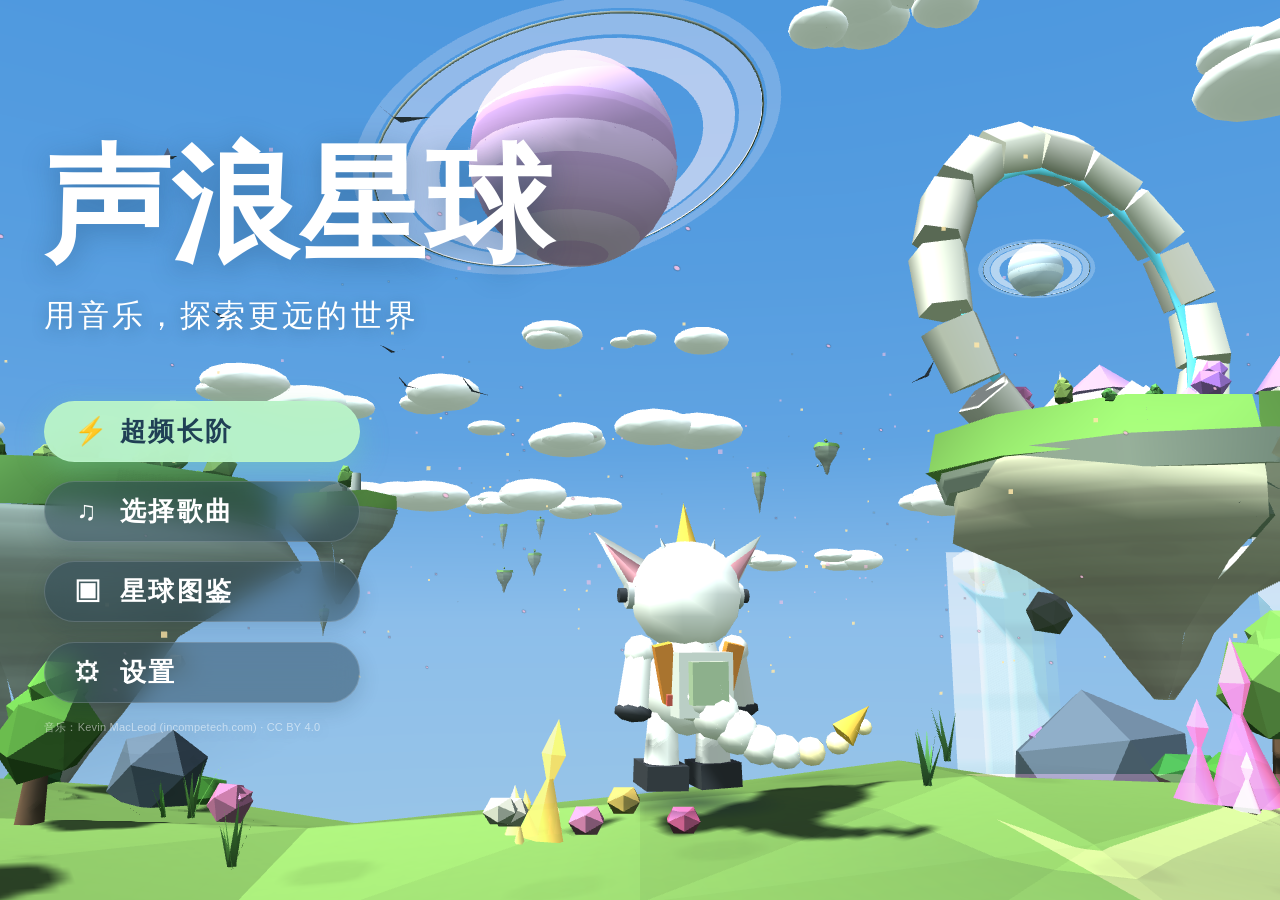
==== commit c4b1bc97: "P8 · 声浪画廊（赛道左「浮空专辑」+ 右「逐句诗行」） 新增 SoundGallery（声浪星球.html 内，纯加法接线 5 处）： - 左·浮空唱片台：封面 2.15m + 黑胶 r0.62（" ====
--- a/声浪星球.html
+++ b/声浪星球.html
@@ -3196,6 +3196,7 @@
           if (Track.isCw(cur)) CWMech.update(dt);    /* P2：运行时机制（M5 航线乘区 + M1/M2 表现层刷新，置于判定前 ⇒ 同帧生效） */
           Obstacle.update(dt, cur, SCN[cur]);        /* M3-CW：谱面→障碍生成 / 掠过判定 / 回收 */
           if (Track.isCw(cur)) MelodyLane.update();  /* P4：M5 航线带（谱面变化重烘焙 + 同层点亮）*/
+          if (Track.isCw(cur)) SoundGallery.update(dt, cur);  /* P8：声浪画廊（左封面 / 右歌词，随拍随段）*/
           PlayerController.update(dt, cur, SCN[cur]);
           Collectible.update(dt, cur, SCN[cur]);
           Portal.update(dt, cur, SCN[cur]);
@@ -3753,7 +3754,7 @@
     return true;
   },
   _resetConsumers: function(){
-    var mods = [CWScore, CWAnt, CWReso, Obstacle, CWResult, CWMech];
+    var mods = [CWScore, CWAnt, CWReso, Obstacle, CWResult, CWMech, SoundGallery];
     for (var i = 0; i < mods.length; i++)
       if (mods[i] && typeof mods[i].reset === 'function') mods[i].reset();
     RhythmHUD._orbTotal = 0;            /* 脉冲球总数按新谱重算（RhythmHUD.update 内惰性补算） */
@@ -5658,6 +5659,482 @@
 };
 
 /* ==========================================================================
+   P8 · 声浪画廊（SoundGallery）—— 把「专辑封面」与「歌词」放上赛道两侧
+   --------------------------------------------------------------------------
+   主张（承接《游戏与流行音乐脱节》简报）：音乐不能只停在氛围层。本模块把
+   "正在播放的那张专辑"与"正在唱的那一句词"变成赛道旁**可看、随之呼吸**的实体，
+   使音乐从背景音升级为与谱面障碍同屏、同拍的第二坐标系。
+
+   ▸ 左 · 浮空唱片台（AlbumFloat）
+       · 位置 x=−4.60, y=1.78, z=hero.z−1.15（赛道左缘外 2.85m）
+       · 朝向 yaw=+0.50 rad(≈29°) —— 面朝后上方镜头（相机在 hero+4.90z）
+       · 封面 1.90m 见方；黑胶盘 r=0.62、向左探出 0.39m；背衬一层同色辉光
+       · 动态：浮沉 sin(T*0.9)·0.10m / 微偏航 ±3.2° / 微侧倾 ±1.0°
+       · 黑胶转速 =「2 拍一圈」（由谱面 spb 推导 ⇒ 与音乐严格锁相，非自由旋转）
+   ▸ 右 · 声浪诗行（LyricScroll）—— QQ 音乐式逐句滚动
+       · 位置 x=+4.70, y=1.95, z=hero.z−1.15（赛道右缘外 2.95m）
+       · 朝向 yaw=−0.52 rad(≈−30°) —— 与左台成"八字"环抱跑道
+       · 7 个行位：DY=0.42m 竖排；当前行居中放大，过往行上浮淡出、未唱行自下方逼近；
+         随 songT **连续位移**（非跳字）+ 逐行缩放 / 透明度 / 纵深渐变
+       · 每行 1024×128 canvas 单纹理；仅在"该行文本或高亮态变化"时重绘
+         ⇒ 恒定开销、零 per-frame canvas 写入
+
+   与音乐 / 游戏进程的耦合（本模块的"机制味"）：
+     · 节拍：Bus 'beat' → 封面 +3.5% 呼吸、辉光增强、当前词行脉冲；
+     · 段落：Track.section.kind → 主题色（前奏青 / 副歌洋红 / 高潮琥珀…）平滑迁移，
+             并同步改写封面配色、辉光、词行强调条与顶栏标签；
+     · 同调（长按）：黑胶额外加速外旋 + 封面外推 + 辉光拉满（把"操作"直接映成画面）；
+     · 判定：命中 ⇒ 当前词行白闪；Miss ⇒ 整条诗行短促失焦（乐声"踉跄"的视觉）；
+     · 进程：prog=songT/duration 驱动辉光基线与封面"开合"角，越到后段越亮越外张；
+     · 镜头：侧视/漂移（lateral/drift）时整组淡出（避免挡镜），俯视半透，追尾全显。
+
+   歌词来源（诚实口径）：内置曲均为**器乐**（无原唱词），故诗行由谱面结构生成 ——
+   每乐句一句，文本取自按曲目主题的唱词库；若谱面携带 `chart.lyrics`（LRC 式
+   [{t,text}]），则**优先使用真词**（供未来带词曲目 / 上传歌使用）。
+
+   红线遵守：mount() 内 `if (FREEZE) return`（照抄 Obstacle / MelodyLane）
+     ⇒ causeway 定帧 calls=147 / tris=5800 / heroC 逐位不变；四场景完全不受影响。
+   ========================================================================== */
+var SoundGallery = {
+  mounted: false, root: null, albumGroup: null, lyrGroup: null,
+  albumMesh: null, glowMesh: null, frameMesh: null, vinylMesh: null,
+  slots: null, head: null, alb: null, disc: null,
+  _sig: '', _lines: null, _idx: -1, _frac: 0, _secKind: null,
+  _pulse: 0, _reso: 0, _resoSpan: 0, _fade: 1, _scale: 1, _gather: 1, _miss: 0, _lastMiss: 0,
+  _col: null, _colT: null, _vinA: 0, _kindDrawn: null,
+  /* P8+ 打磨：两板各向内收 0.35 m ⇒ 画框左右留白；封面 1.90→2.15 ⇒ 强化浮空体积感。
+     W/H 保持 3.00/0.375（= 画布 1024:128 的 8.0 宽高比，缩放不压字）；yaw 不动（±0.5 = 八字环抱）。 */
+  ALB: { x: -4.25, y: 1.80, dz: -1.15, yaw: 0.50, size: 2.15 },
+  LYR: { x: 4.25, y: 1.95, dz: -1.15, yaw: -0.52, N: 7, DY: 0.42, DZ: 0.10, W: 3.00, H: 0.375 },
+  KIND_COL: { intro: 0x18E0FF, verse: 0x59C8E8, preChorus: 0x9E5EE8, chorus: 0xFF4FD8,
+              bridge: 0x8CFFC8, climax: 0xFFA62B, outro: 0xA78BEA },
+  KIND_TXT: { intro: '前奏', verse: '主歌', preChorus: '预副歌', chorus: '副歌',
+              bridge: '桥段', climax: '高潮', outro: '终章' },
+  colOf: function(kind){ return SoundGallery.KIND_COL[kind] || 0x8CFFC8; },
+  _css: function(hex, a){
+    var c = new THREE.Color(hex), r = (c.r * 255) | 0, g = (c.g * 255) | 0, b = (c.b * 255) | 0;
+    return (a == null) ? ('rgb(' + r + ',' + g + ',' + b + ')')
+                       : ('rgba(' + r + ',' + g + ',' + b + ',' + a + ')');
+  },
+  _tex: function(w, h){
+    var cv = document.createElement('canvas'); cv.width = w; cv.height = h;
+    var g = cv.getContext('2d');
+    var tx = new THREE.CanvasTexture(cv);
+    tx.minFilter = THREE.LinearFilter; tx.magFilter = THREE.LinearFilter;
+    return { cv: cv, g: g, tx: tx };
+  },
+  /* 全息面板材质：无光照自发光 + 关雾 + 关深度测试（保证词/封面始终可读，呈"浮空全息"感） */
+  _panel: function(tex, ro){
+    var m = basic(0xFFFFFF, { transparent: true, opacity: 0, depthWrite: false, fog: false });
+    m.map = tex; m.depthTest = false;
+    return m;
+  },
+  _title: function(){
+    var s = trackSong();
+    return { name: (s && s.name) || 'Soundwave', artist: (s && s.artist) || 'Soundwave Planet' };
+  },
+
+  /* ---- 封面画布：程序化专辑美术（禁照片纹理；配色随段落 kind 迁移） ---- */
+  _drawAlbum: function(kind){
+    var A = SoundGallery.alb; if (!A) return;
+    var cv = A.cv, g = A.g, W = cv.width, H = cv.height;
+    var acc = SoundGallery.colOf(kind || 'verse'), t = SoundGallery._title();
+    g.clearRect(0, 0, W, H);
+    var lg = g.createLinearGradient(0, 0, W, H);
+    lg.addColorStop(0, '#121B36'); lg.addColorStop(0.55, '#1B1140'); lg.addColorStop(1, '#080B18');
+    g.fillStyle = lg; g.fillRect(0, 0, W, H);
+    var rg = g.createRadialGradient(W * 0.5, H * 0.42, 8, W * 0.5, H * 0.42, W * 0.66);
+    rg.addColorStop(0, SoundGallery._css(acc, 0.44)); rg.addColorStop(1, 'rgba(0,0,0,0)');
+    g.fillStyle = rg; g.fillRect(0, 0, W, H);
+    /* 波形条（确定性公式，不消耗全局随机流） */
+    g.fillStyle = SoundGallery._css(acc, 0.85);
+    for (var i = 0; i < 34; i++){
+      var hh = 10 + Math.abs(Math.sin(i * 1.7 + 0.4)) * 74 + Math.abs(Math.cos(i * 0.63)) * 22;
+      g.fillRect(40 + i * 13, H - 118 - hh, 6, hh);
+    }
+    /* 标题 / 艺人 */
+    g.textAlign = 'left'; g.textBaseline = 'alphabetic';
+    g.fillStyle = '#FFFFFF';
+    g.font = '800 66px "PingFang SC","Hiragino Sans GB","Microsoft YaHei",sans-serif';
+    var nm = t.name, fw = g.measureText(nm).width;
+    while (fw > W - 88 && g.font.indexOf('66px') >= 0){ g.font = '800 54px "PingFang SC","Hiragino Sans GB","Microsoft YaHei",sans-serif'; fw = g.measureText(nm).width; }
+    g.fillText(nm, 44, 132);
+    g.fillStyle = SoundGallery._css(acc, 0.95);
+    g.font = '600 34px "PingFang SC","Hiragino Sans GB","Microsoft YaHei",sans-serif';
+    g.fillText(t.artist, 44, 182);
+    /* 角标 + 内描边，强化"唱片封套"识别 */
+    g.strokeStyle = SoundGallery._css(acc, 0.55); g.lineWidth = 4;
+    g.strokeRect(10, 10, W - 20, H - 20);
+    g.fillStyle = 'rgba(220,236,255,0.55)';
+    g.font = '600 22px "PingFang SC",-apple-system,sans-serif';
+    g.fillText('SOUNDWAVE PLANET', 44, H - 44);
+    A.tx.needsUpdate = true;
+  },
+  /* ---- 黑胶画布：暗盘 + 沟槽 + 彩色标贴（每曲烘焙一次） ---- */
+  _drawDisc: function(){
+    var D = SoundGallery.disc; if (!D) return;
+    var cv = D.cv, g = D.g, C = cv.width / 2, R = C - 6;
+    g.clearRect(0, 0, cv.width, cv.height);
+    g.beginPath(); g.arc(C, C, R, 0, Math.PI * 2);
+    g.fillStyle = '#0B0B12'; g.fill();
+    g.lineWidth = 1;
+    for (var r = R - 10; r > R * 0.36; r -= 7){
+      g.beginPath(); g.arc(C, C, r, 0, Math.PI * 2);
+      g.strokeStyle = 'rgba(255,255,255,' + (0.030 + 0.022 * ((r / 7) % 2)).toFixed(3) + ')'; g.stroke();
+    }
+    var t = SoundGallery._title();
+    var acc = SoundGallery.colOf(null);
+    g.beginPath(); g.arc(C, C, R * 0.36, 0, Math.PI * 2);
+    g.fillStyle = SoundGallery._css(acc, 0.92); g.fill();
+    g.beginPath(); g.arc(C, C, 14, 0, Math.PI * 2); g.fillStyle = '#080B18'; g.fill();
+    g.save(); g.translate(C, C); g.textAlign = 'center'; g.textBaseline = 'middle';
+    g.fillStyle = 'rgba(8,11,24,0.86)';
+    g.font = '800 30px "PingFang SC",-apple-system,sans-serif';
+    g.fillText((t.name || '').slice(0, 6), 0, -8);
+    g.font = '600 18px "PingFang SC",-apple-system,sans-serif';
+    g.fillText('33⅓', 0, 26);
+    g.restore();
+    D.tx.needsUpdate = true;
+  },
+  /* ---- 单行歌词画布（仅当文本或高亮态变化时调用） ---- */
+  _drawLine: function(si, text, kind, active){
+    var sl = SoundGallery.slots[si]; if (!sl) return;
+    var cv = sl.cv, g = sl.g, W = cv.width, H = cv.height;
+    var acc = SoundGallery.colOf(kind || 'verse');
+    g.clearRect(0, 0, W, H);
+    if (active){
+      var grd = g.createLinearGradient(0, 0, W, 0);
+      grd.addColorStop(0, SoundGallery._css(acc, 0.22)); grd.addColorStop(0.55, 'rgba(255,255,255,0.05)');
+      grd.addColorStop(1, 'rgba(255,255,255,0)');
+      g.fillStyle = grd; g.fillRect(0, 0, W, H);
+      g.fillStyle = SoundGallery._css(acc, 0.95); g.fillRect(0, 12, 8, H - 24);   /* 段落色强调条 */
+    }
+    var size = active ? 70 : 56, fam = '"PingFang SC","Hiragino Sans GB","Microsoft YaHei",sans-serif';
+    g.font = '700 ' + size + 'px ' + fam;
+    var maxW = W - 96, tw = g.measureText(text).width;
+    while (tw > maxW && size > 30){ size -= 2; g.font = '700 ' + size + 'px ' + fam; tw = g.measureText(text).width; }
+    g.textAlign = 'left'; g.textBaseline = 'middle';
+    if (active){
+      g.shadowColor = SoundGallery._css(acc, 0.90); g.shadowBlur = 24;
+      g.fillStyle = '#FFFFFF'; g.fillText(text, 34, H * 0.5); g.shadowBlur = 0;
+    } else {
+      g.fillStyle = 'rgba(226,238,255,0.60)'; g.fillText(text, 34, H * 0.5);
+    }
+    sl.tx.needsUpdate = true;
+  },
+  /* ---- 顶栏：模块题头 + 当前段落标签 ---- */
+  _drawHead: function(kind){
+    var h = SoundGallery.head; if (!h) return;
+    var cv = h.cv, g = h.g, W = cv.width, H = cv.height, acc = SoundGallery.colOf(kind || 'verse');
+    g.clearRect(0, 0, W, H);
+    g.textBaseline = 'middle';
+    g.textAlign = 'left';
+    g.font = '800 52px "PingFang SC","Microsoft YaHei",sans-serif';
+    g.fillStyle = SoundGallery._css(acc, 1.0);
+    g.fillText('声浪诗行', 8, H * 0.46);
+    g.font = '600 40px "PingFang SC","Microsoft YaHei",sans-serif';
+    g.fillStyle = 'rgba(214,232,255,0.66)'; g.textAlign = 'right';
+    g.fillText('SOUNDWAVE VERSE · ' + (SoundGallery.KIND_TXT[kind] || '声浪'), W - 8, H * 0.46);
+    g.fillStyle = SoundGallery._css(acc, 0.55);
+    g.fillRect(8, H - 12, W - 16, 3);
+    h.tx.needsUpdate = true;
+  },
+  /* ---- 圈状辉光贴图 ---- */
+  _radialTex: function(){
+    if (SoundGallery._rt) return SoundGallery._rt;
+    var T0 = SoundGallery._tex(256, 256), g = T0.g, C = 128;
+    var rg = g.createRadialGradient(C, C, 4, C, C, C);
+    rg.addColorStop(0.00, 'rgba(255,255,255,0.90)');
+    rg.addColorStop(0.34, 'rgba(255,255,255,0.34)');
+    rg.addColorStop(1.00, 'rgba(255,255,255,0)');
+    g.fillStyle = rg; g.fillRect(0, 0, 256, 256);
+    T0.tx.needsUpdate = true; SoundGallery._rt = T0.tx;
+    return T0.tx;
+  },
+
+  /* ---- 构建（FREEZE 下绝不执行） ---- */
+  build: function(){
+    var S = SCN.causeway; if (!S || !S.scene) return;
+    var root = new THREE.Group(); root.name = 'cwGallery';
+    S.scene.add(root); SoundGallery.root = root;
+
+    var A = SoundGallery.ALB, sz = A.size;
+    var ag = new THREE.Group(); root.add(ag); SoundGallery.albumGroup = ag;
+
+    SoundGallery.glowMesh = new THREE.Mesh(new THREE.PlaneGeometry(sz * 1.62, sz * 1.62),
+      SoundGallery._panel(SoundGallery._radialTex(), 9));
+    SoundGallery.glowMesh.material.blending = THREE.AdditiveBlending;
+    SoundGallery.glowMesh.material.opacity = 0.16; SoundGallery.glowMesh.renderOrder = 9;
+    ag.add(SoundGallery.glowMesh);
+
+    SoundGallery.disc = SoundGallery._tex(512, 512);
+    SoundGallery.vinylMesh = new THREE.Mesh(new THREE.CircleGeometry(0.62, 48),
+      SoundGallery._panel(SoundGallery.disc.tx, 10));
+    SoundGallery.vinylMesh.position.set(-0.72, 0, -0.05);
+    SoundGallery.vinylMesh.renderOrder = 10; ag.add(SoundGallery.vinylMesh);
+
+    SoundGallery.alb = SoundGallery._tex(512, 512);
+    SoundGallery.albumMesh = new THREE.Mesh(new THREE.PlaneGeometry(sz, sz),
+      SoundGallery._panel(SoundGallery.alb.tx, 11));
+    SoundGallery.albumMesh.renderOrder = 11; ag.add(SoundGallery.albumMesh);
+
+    SoundGallery.frameMesh = new THREE.Mesh(new THREE.PlaneGeometry(sz + 0.16, sz + 0.16),
+      SoundGallery._panel(SoundGallery._frameTex(), 12));
+    SoundGallery.frameMesh.material.blending = THREE.AdditiveBlending;
+    SoundGallery.frameMesh.material.opacity = 0.55; SoundGallery.frameMesh.renderOrder = 12;
+    ag.add(SoundGallery.frameMesh);
+
+    var L = SoundGallery.LYR;
+    var lg = new THREE.Group(); root.add(lg); SoundGallery.lyrGroup = lg;
+    SoundGallery.slots = [];
+    for (var i = 0; i < L.N; i++){
+      var tx = SoundGallery._tex(1024, 128);
+      var mesh = new THREE.Mesh(new THREE.PlaneGeometry(L.W, L.H),
+        SoundGallery._panel(tx.tx, 20 + i));
+      mesh.renderOrder = 20 + i; mesh.visible = false;
+      lg.add(mesh);
+      SoundGallery.slots.push({ mesh: mesh, cv: tx.cv, g: tx.g, tx: tx.tx, text: null, active: null });
+    }
+    var ht = SoundGallery._tex(1024, 112);
+    var hm = new THREE.Mesh(new THREE.PlaneGeometry(2.6, 0.28), SoundGallery._panel(ht.tx, 30));
+    hm.position.set(-0.20, ((L.N - 1) / 2) * L.DY + 0.56, 0);
+    hm.renderOrder = 30;
+    lg.add(hm);
+    SoundGallery.head = { mesh: hm, cv: ht.cv, g: ht.g, tx: ht.tx, drawn: null };
+
+    for (var j = 0; j < ag.children.length; j++){ ag.children[j].castShadow = false; ag.children[j].receiveShadow = false; }
+    for (var k2 = 0; k2 < lg.children.length; k2++){ lg.children[k2].castShadow = false; lg.children[k2].receiveShadow = false; }
+  },
+  _frameTex: function(){
+    if (SoundGallery._ft) return SoundGallery._ft;
+    var F = SoundGallery._tex(128, 128), g = F.g;
+    g.strokeStyle = 'rgba(255,255,255,0.95)'; g.lineWidth = 9;
+    g.strokeRect(6, 6, 116, 116);
+    F.tx.needsUpdate = true; SoundGallery._ft = F.tx;
+    return F.tx;
+  },
+  mount: function(){
+    if (SoundGallery.mounted || FREEZE) return;         /* FREEZE 下不挂载 ⇒ 定帧零影响 */
+    SoundGallery.build();
+    SoundGallery.mounted = !!SoundGallery.root;
+  },
+  reset: function(){
+    SoundGallery._sig = ''; SoundGallery._lines = null; SoundGallery._idx = -1; SoundGallery._frac = 0;
+    SoundGallery._secKind = null; SoundGallery._kindDrawn = null;
+    SoundGallery._pulse = 0; SoundGallery._reso = 0; SoundGallery._resoSpan = 0;
+    SoundGallery._fade = 1; SoundGallery._scale = 1; SoundGallery._gather = 1;
+    SoundGallery._miss = 0; SoundGallery._lastMiss = 0;
+    if (SoundGallery.head) SoundGallery.head.drawn = null;
+    if (SoundGallery.slots) for (var i = 0; i < SoundGallery.slots.length; i++){
+      SoundGallery.slots[i].text = null; SoundGallery.slots[i].active = null;
+    }
+  },
+  /* ---- 诗行：优先 chart.lyrics（真词），否则按乐段结构生成 ---- */
+  _linesFor: function(){
+    var ch = Chart.data; if (!ch) return [];
+    var out = [], i;
+    if (ch.lyrics && ch.lyrics.length){
+      for (i = 0; i < ch.lyrics.length; i++)
+        out.push({ t: +ch.lyrics[i].t, text: String(ch.lyrics[i].text || ''), kind: ch.lyrics[i].kind || 'verse' });
+      return out;
+    }
+    var ss = ch.sections || [], BAR = ch.bar || 1.52;
+    var sid = (CW.track && CW.track.song) || ch.song || '';
+    var bank = SoundGallery.VERSE[sid] || null, bi = 0, dmax = ch.duration || 1e9;
+    for (var s = 0; s < ss.length; s++){
+      var sec = ss[s];
+      var nb = Math.max(1, Math.round((sec.t1 - sec.t0) / BAR));
+      var step = nb >= 16 ? 8 : (nb >= 8 ? 4 : nb);
+      for (var b = 0; b < nb; b += step){
+        var t = sec.t0 + b * BAR;
+        if (t >= dmax - 0.02) continue;
+        var text;
+        if (bank && bank.length){ text = bank[bi % bank.length]; bi++; }
+        else { var kb = SoundGallery.VERSE_KIND[sec.kind] || SoundGallery.VERSE_KIND.verse; text = kb[bi % kb.length]; bi++; }
+        out.push({ t: +t.toFixed(3), text: text, kind: sec.kind });
+      }
+    }
+    return out;
+  },
+
+  update: function(dt, k){
+    if (!SoundGallery.mounted || FREEZE) return;
+    var S = SCN[k]; if (!S || !S.hero || !SoundGallery.root) return;
+    var hz = S.hero.position.z;
+
+    /* ① 谱面签名变化 ⇒ 重建诗行 / 重绘黑胶（换歌 / seek / 重玩） */
+    var ch = Chart.data;
+    if (ch){
+      var sig = ((CW.track && CW.track.id) || '') + ':' + (ch.song || '') + ':' +
+                (+(ch.duration || 0)).toFixed(2) + ':' + ((ch.sections || []).length);
+      if (sig !== SoundGallery._sig){
+        SoundGallery._sig = sig;
+        SoundGallery._lines = SoundGallery._linesFor();
+        SoundGallery._idx = -1; SoundGallery._frac = 0;
+        SoundGallery._kindDrawn = null; SoundGallery.head.drawn = null; SoundGallery._secKind = null;
+        for (var z0 = 0; z0 < SoundGallery.slots.length; z0++){
+          SoundGallery.slots[z0].text = null; SoundGallery.slots[z0].active = null;
+        }
+        SoundGallery._drawDisc();
+      }
+    }
+
+    var lines = SoundGallery._lines || [], dur = ch ? (ch.duration || 0) : 0;
+    var st = Track.songT, prog = dur > 0 ? clamp(st / dur, 0, 1) : 0;
+
+    /* ② 当前行 + 行内连续进度（逐句滚动的"丝滑"来源） */
+    var idx = -1;
+    if (lines.length){
+      for (var i = 0; i < lines.length; i++){ if (st >= lines[i].t) idx = i; else break; }
+      if (idx < 0) idx = 0;
+    }
+    var frac = 0;
+    if (idx >= 0 && idx < lines.length - 1){
+      var a = lines[idx].t, b = lines[idx + 1].t;
+      if (b > a) frac = clamp((st - a) / (b - a), 0, 1);
+    }
+    SoundGallery._idx = idx;
+
+    /* ③ 段落主题色（平滑迁移） */
+    var kind = (Track.section && Track.section.kind) || (idx >= 0 && lines[idx] ? lines[idx].kind : null);
+    SoundGallery._secKind = kind;
+    if (!SoundGallery._colT) SoundGallery._colT = new THREE.Color(SoundGallery.colOf(kind));
+    else SoundGallery._colT.setHex(SoundGallery.colOf(kind));
+    if (!SoundGallery._col) SoundGallery._col = SoundGallery._colT.clone();
+    else SoundGallery._col.lerp(SoundGallery._colT, Math.min(1, dt * 2.2));
+    var col = SoundGallery._col;
+
+    /* ④ 节拍脉冲 / 同调 / Miss */
+    if (SoundGallery._pulse > 0) SoundGallery._pulse = Math.max(0, SoundGallery._pulse - dt / 0.34);
+    var resoOn = !!(typeof CWInput !== 'undefined' && CWInput.resonating);
+    SoundGallery._reso += ((resoOn ? 1 : 0) - SoundGallery._reso) * Math.min(1, dt * 6);
+    if (resoOn) SoundGallery._resoSpan += dt;
+    var mv = (typeof CWScore !== 'undefined') ? CWScore.miss : 0;
+    if (mv > SoundGallery._lastMiss) SoundGallery._miss = 1;
+    SoundGallery._lastMiss = mv;
+    if (SoundGallery._miss > 0) SoundGallery._miss = Math.max(0, SoundGallery._miss - dt / 0.45);
+
+    /* ⑤ 镜头存在感：把「不挡镜」与「尽量常驻」折中 ——
+       追尾全显；俯视略收；贴身特写整体缩小 + 半透（退为背景全息）；
+       侧视 / 漂移（相机贴到赛道右缘 ⇒ 词板会顶满画面）整组让出。 */
+    var lP = 1, lS = 1, lG = 1;
+    if (typeof Lens !== 'undefined'){
+      var lc = Lens.cur;
+      if (lc === 'lateral' || lc === 'drift'){ lP = 0; lS = 1; lG = 1; }
+      else if (lc === 'onboard'){ lP = 0.75; lS = 0.60; lG = 0.52; }   /* 贴身特写：整体内收，避免顶出画框 */
+      else if (lc === 'overhead'){ lP = 0.85; lS = 0.95; lG = 0.90; }
+    }
+    SoundGallery._fade += (lP - SoundGallery._fade) * Math.min(1, dt * 4.5);
+    SoundGallery._scale += (lS - SoundGallery._scale) * Math.min(1, dt * 4.5);
+    SoundGallery._gather += (lG - SoundGallery._gather) * Math.min(1, dt * 4.5);
+    var F = SoundGallery._fade, FS = SoundGallery._scale, FG = SoundGallery._gather;
+    SoundGallery.root.visible = F > 0.02;
+
+    /* ⑥ 左 · 浮空唱片台 */
+    var A = SoundGallery.ALB, ag = SoundGallery.albumGroup, pulse = SoundGallery._pulse, reso = SoundGallery._reso;
+    if (ag){
+      ag.position.set(A.x * FG + Math.sin(T * 0.52) * 0.10, A.y + Math.sin(T * 0.90) * 0.10, hz + A.dz);
+      ag.rotation.y = A.yaw + Math.sin(Math.PI * prog) * 0.10 + Math.sin(T * 0.42) * 0.055 + reso * 0.06;
+      ag.rotation.z = Math.sin(T * 0.63) * 0.018;
+      ag.rotation.x = Math.sin(T * 0.37) * 0.020 - prog * 0.06;
+      ag.scale.setScalar((1 + 0.035 * pulse + 0.05 * reso) * FS);
+    }
+    var spb = ch ? (ch.spb || 0) : 0;
+    if (!spb) spb = 60 / ((typeof BeatClock !== 'undefined' && BeatClock.bpm) || 112);
+    SoundGallery._vinA = -(st / (2 * spb)) * Math.PI * 2 - SoundGallery._resoSpan * 6.0;
+    if (SoundGallery.vinylMesh) SoundGallery.vinylMesh.rotation.z = SoundGallery._vinA;
+    if (SoundGallery._kindDrawn !== kind){ SoundGallery._kindDrawn = kind; SoundGallery._drawAlbum(kind); }
+    if (SoundGallery.glowMesh){
+      SoundGallery.glowMesh.material.color.copy(col);
+      SoundGallery.glowMesh.material.opacity = (0.18 + 0.14 * prog + 0.26 * pulse + 0.30 * reso) * F;
+    }
+    if (SoundGallery.frameMesh){
+      SoundGallery.frameMesh.material.color.copy(col);
+      SoundGallery.frameMesh.material.opacity = (0.50 + 0.35 * pulse + 0.10 * reso - 0.25 * SoundGallery._miss) * F;
+    }
+    if (SoundGallery.albumMesh) SoundGallery.albumMesh.material.opacity = F;
+    if (SoundGallery.vinylMesh) SoundGallery.vinylMesh.material.opacity = F * (0.75 + 0.25 * (1 - SoundGallery._miss));
+
+    /* ⑦ 右 · 声浪诗行（QQ 音乐式逐句滚动） */
+    var L = SoundGallery.LYR, lgrp = SoundGallery.lyrGroup;
+    if (lgrp){
+      lgrp.position.set(L.x * FG, L.y, hz + L.dz);
+      lgrp.rotation.y = L.yaw + Math.sin(T * 0.36) * 0.030;
+      lgrp.rotation.z = Math.sin(T * 0.50) * 0.008;
+      lgrp.scale.setScalar(FS);
+    }
+    var N = L.N, c0 = (N - 1) / 2, missDim = 1 - 0.45 * SoundGallery._miss;
+    for (var s2 = 0; s2 < N; s2++){
+      var sl = SoundGallery.slots[s2]; if (!sl) continue;
+      var li = idx + s2 - Math.round(c0);
+      var off = (c0 - s2) + frac - 0.5;                 /* >0 = 过往（上浮），<0 = 未唱（下沉） */
+      var aoff = Math.abs(off);
+      var txt = (li >= 0 && li < lines.length) ? lines[li].text : '';
+      var kindL = (li >= 0 && li < lines.length) ? lines[li].kind : null;
+      var act = (li === idx);
+      if (txt !== sl.text || act !== sl.active){
+        sl.text = txt; sl.active = act;
+        if (txt) SoundGallery._drawLine(s2, txt, kindL, act);
+        else { sl.g.clearRect(0, 0, sl.cv.width, sl.cv.height); sl.tx.needsUpdate = true; }
+      }
+      sl.mesh.visible = !!txt && F > 0.02;
+      if (!sl.mesh.visible) continue;
+      var scl = (1 - Math.min(0.34, aoff * 0.105)) * (act ? (1 + 0.055 * pulse) : 1);
+      sl.mesh.position.set(0, off * L.DY, -aoff * L.DZ);
+      sl.mesh.scale.setScalar(scl);
+      sl.mesh.material.opacity = clamp(1 - aoff * 0.30, 0.05, 1) * (act ? 1 : 0.92) * missDim * F;
+    }
+    if (SoundGallery.head){
+      if (SoundGallery.head.drawn !== kind){ SoundGallery.head.drawn = kind; SoundGallery._drawHead(kind); }
+      SoundGallery.head.mesh.material.opacity = F * 0.95;
+    }
+  },
+  /* 节拍脉冲入口（由 Bus 'beat' 驱动；FREEZE 下不生效） */
+  beat: function(){ if (!FREEZE) SoundGallery._pulse = 1; },
+  info: function(){
+    var lines = SoundGallery._lines || [], i = SoundGallery._idx;
+    return { mounted: SoundGallery.mounted, lines: lines.length, idx: i,
+             text: (i >= 0 && i < lines.length) ? lines[i].text : null,
+             kind: SoundGallery._secKind, fade: +SoundGallery._fade.toFixed(2),
+             scale: +SoundGallery._scale.toFixed(2), gather: +SoundGallery._gather.toFixed(2),
+             pulse: +SoundGallery._pulse.toFixed(2), reso: +SoundGallery._reso.toFixed(2),
+             album: { x: SoundGallery.ALB.x, y: SoundGallery.ALB.y, yaw: SoundGallery.ALB.yaw,
+                      size: SoundGallery.ALB.size },
+             lyric: { x: SoundGallery.LYR.x, y: SoundGallery.LYR.y, yaw: SoundGallery.LYR.yaw,
+                      slots: SoundGallery.LYR.N, dy: SoundGallery.LYR.DY } };
+  }
+};
+Bus.on('beat', function(){ SoundGallery.beat(); });
+
+/* ---- 声浪唱词库：内置曲为器乐，诗行按曲目主题撰写（每乐句一句）； ---- */
+var _VERSE_BANK = SoundGallery.VERSE = {
+  superweave: ['踏上第一级台阶，心跳对上鼓点', '脚下的电流，比风更快', '把频率推到极限之外',
+               '每一次抬脚，都是一次升频', '悬浮层在呼吸，我在层间穿行', '让呼吸与低音同一频率',
+               '越频的光，把夜空切开', '不问终点，只问此刻的速度', '把整首歌，踩在脚下',
+               '声浪之上，还有更高的台阶', '当最后一拍落下，世界安静', '这一段，由我演奏'],
+  song2:      ['银色的翼，在回声里展开', '风穿过肋骨，像一段和声', '回声一层层叠上来',
+               '我把高度唱成旋律', '云在海面写下休止符', '再抬升一点，就摸到光',
+               '回响很慢，但一直在', '让风替我把尾音拉长', '落下去，也是一种飞翔',
+               '归航的弧线，正好是副歌', '所有的回响，都回到起点'],
+  rapGalactic:['点火，倒数三拍就出发', '银河是一张铺开的谱面', '低音在舱底滚动',
+               '把星尘当作押韵的韵脚', '每一拍，都跨过一个光年', '重力失效，节拍接管',
+               '让整条星带跟着我的脚步走', '远方不是距离，是速度', '把宇宙放进十六小节',
+               '尾声之后，还有余震', '落地，但节拍没有停'],
+  rapChristmas:['雪落下来的声音，是四四拍', '铃铛一响，夜就亮了', '红色与金色在同一条街',
+               '把祝福押进鼓点里', '炉火旁，节拍慢慢摇', '每一声铃，都是一次转调',
+               '回来的路，铺满了雪与歌', '让这一夜，循环播放', '零点钟声，落在正拍上']
+};
+var _VERSE_KIND = SoundGallery.VERSE_KIND = {
+  intro:     ['灯光亮起，第一拍落下来'],
+  verse:     ['主歌铺开，脚步跟着走'],
+  preChorus: ['能量在积攒，呼吸变深'],
+  chorus:    ['副歌开闸，声浪推着我向前'],
+  bridge:    ['桥段转调，世界换了颜色'],
+  climax:    ['高潮来了，把一切都交给节拍'],
+  outro:     ['最后一个音，落在地平线上']
+};
+
+/* ==========================================================================
    M3-CW · 音游 HUD（RhythmHUD）—— 惰性浮层，仅 causeway 显示
    --------------------------------------------------------------------------
    仿 HUD._flash 的惰性策略：首次进入 causeway 才建 DOM；每帧只写文本/类名，零重排。
@@ -6265,6 +6742,7 @@
       CWReso.reset();                /* M3-CW·P4：清同调长音判定 / mult */
       Obstacle.mount(); Obstacle.reset();   /* FREEZE 下 mount 内部自会跳过 ⇒ 定帧 children 不变 */
       MelodyLane.mount();                   /* P4：M5 航线带（同 FREEZE 保护）*/
+      SoundGallery.mount(); SoundGallery.reset();  /* P8：赛道两侧声浪画廊（同 FREEZE 保护）*/
       RhythmHUD.show(true);
     } else {
       BGM.stop();                    /* 离开单赛道关 → 停 BGM（其余关沿用内置 kick/hat） */
@@ -6361,6 +6839,7 @@
   CWScore.reset();
   Obstacle.mount(); Obstacle.seek(t);
   MelodyLane.mount(); MelodyLane.update();    /* P4：M5 航线带随 seek 重烘焙 */
+  SoundGallery.mount(); SoundGallery.reset(); /* P8：声浪画廊随 seek 重建诗行 */
   Lens.snapForTime(t);                         /* M3-CW·P4：镜头按时刻直接落位 */
   CWAnt.reset(t);                              /* M3-CW·P4：预判游标随时刻前移 */
   CWReso.reset(t);                             /* M3-CW·P4：同调游标随时刻前移（早于 t 的长音不计） */
@@ -6395,6 +6874,7 @@
   });
 };
 window.__SongSelect = SongSelect;
+window.__Gallery = SoundGallery;                                  /* P8 · 声浪画廊调试 / 门禁钩子 */
 /* P7 · 图鉴 / 设置 / 战绩存档 调试与门禁钩子（纯 DOM 浮层，无 three 对象） */
 window.__Codex = PlanetCodex;
 window.__Settings = PlanetSettings;
@@ -6479,6 +6959,7 @@
                       acc: +CWScore.accuracy().toFixed(3), rank: CWScore.rank() },
              mech: CWMech.info(),                    /* P2：运行时机制快照（M1/M2/M5/M6，供门禁断言） */
              lane3d: MelodyLane.info(),              /* P4：M5 航线带（挂载 / 点亮 / 段数）*/
+             gallery: SoundGallery.info(),           /* P8：声浪画廊（封面 / 诗行 / 段落主题色）*/
              lens: Lens.info(),
              ant: CWAnt.info(),
              reso: CWReso.info(),
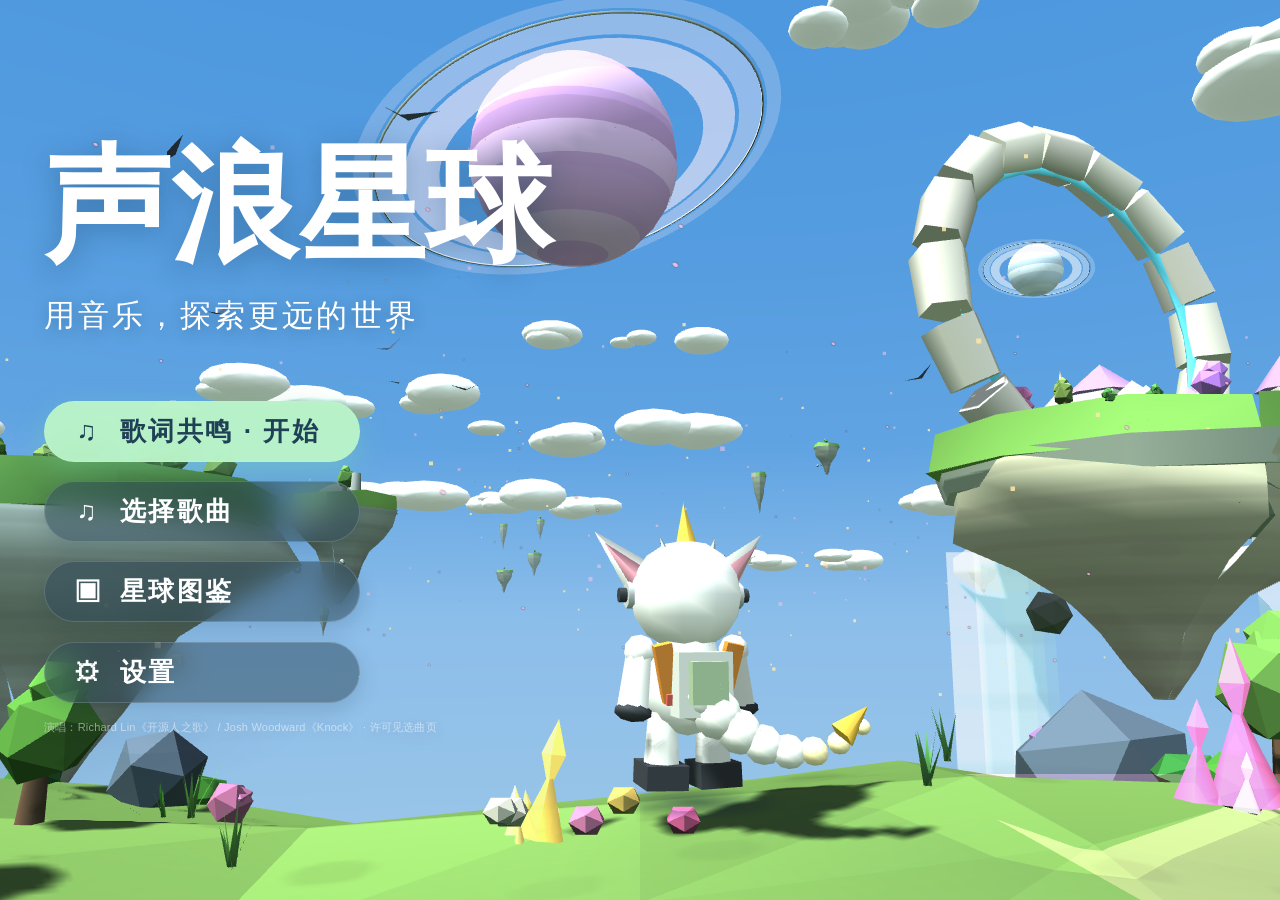
==== commit afbf7f07: "Add bilingual vocal rhythm tracks" ====
--- a/声浪星球.html
+++ b/声浪星球.html
@@ -5,6 +5,7 @@
 <meta name="viewport" content="width=device-width,initial-scale=1.0,user-scalable=no" />
 <link rel="icon" href="data:," />
 <title>声浪星球 · Soundwave Planet</title>
+<link rel="stylesheet" href="causeway-visual.css" />
 <style>
   *{box-sizing:border-box;-webkit-tap-highlight-color:transparent}
   html,body{margin:0;height:100%;overflow:hidden;background:#BFE9FF;
@@ -300,7 +301,7 @@
     align-items:center;justify-content:center;pointer-events:none;
     background:radial-gradient(circle at 50% 40%,rgba(8,4,22,.74),rgba(3,2,10,.92))}
   #songsel.on{display:flex;pointer-events:auto}
-  #songsel .card{width:calc(880*var(--px));max-height:calc(772*var(--px));overflow:auto;
+  #songsel .card{width:calc(880*var(--px));max-height:calc(100vh - 24px);overflow:auto;
     padding:calc(38*var(--px)) calc(46*var(--px)) calc(34*var(--px));
     border-radius:calc(34*var(--px));background:rgba(14,8,34,.88);
     border:calc(2*var(--px)) solid rgba(140,255,200,.24);color:#fff;
@@ -2655,23 +2656,23 @@
   var S = new THREE.Scene();
   S.background = new THREE.Color(0x060912);
   S.fog = new THREE.Fog(0x0A1024, 70, 430);
-  S.add(makeSky(0x14204E, 0x3A2060, 0x0A0718));
+  S.add(makeSky(0x111735, 0x221849, 0x0B0B24));
   S.add(new THREE.HemisphereLight(0xA8C0FF, 0x1A1030, 0.62));
   var key = new THREE.DirectionalLight(0xEAF2FF, 0.85); key.position.set(-26, 64, 34); S.add(key);
   var rim = new THREE.DirectionalLight(0xFF4FD8, 0.50); rim.position.set(32, 16, -46); S.add(rim);
 
-  var midZ = CW.Z_START - CW.LEN / 2;
+  var midZ = CW.Z_START - CW.LEN / 2 + 20;
 
   /* 深层底面：给"悬空长阶"以纵深参照 */
-  add(S, new THREE.PlaneGeometry(CW.W * 40, CW.LEN), basic(0x05070E, { fog: true }),
+  add(S, new THREE.PlaneGeometry(CW.W * 40, CW.LEN + 40), basic(0x05070E, { fog: true }),
       0, -7.5, midZ, { cast: false, recv: false, rot: [-Math.PI / 2, 0, 0] });
 
   /* Lo 贴地面 / Hi 悬浮面（同一长几何，纹理沿 z 重复 64 次） */
   var loMat = basic(0xFFFFFF, { fog: true }); loMat.map = cwTex('lo');
-  add(S, new THREE.PlaneGeometry(CW.W, CW.LEN), loMat, 0, CW.FLOOR, midZ,
+  add(S, new THREE.PlaneGeometry(CW.W + 1.0, CW.LEN + 40), loMat, 0, CW.FLOOR, midZ,
       { cast: false, recv: false, rot: [-Math.PI / 2, 0, 0] });
-  var hiMat = basic(0xFFFFFF, { transparent: true, opacity: 0.78, fog: true }); hiMat.map = cwTex('hi');
-  add(S, new THREE.PlaneGeometry(CW.W - 0.5, CW.LEN), hiMat, 0, CW.LAYER_HI, midZ,
+  var hiMat = basic(0xFFFFFF, { transparent: true, opacity: 0.24, depthWrite: false, fog: true }); hiMat.map = cwTex('hi');
+  add(S, new THREE.PlaneGeometry(CW.W + 1.8, CW.LEN + 40), hiMat, 0, CW.LAYER_HI, midZ,
       { cast: false, recv: false, rot: [-Math.PI / 2, 0, 0] });
 
   /* Hi 层支撑柱（InstancedMesh ⇒ 1 次 draw call） */
@@ -2681,7 +2682,7 @@
     M(0x2A3350, { emissive: 0x0B1830, ei: 1 }), pN * 2);
   var _m4 = new THREE.Matrix4();
   for (var pi = 0; pi < pN; pi++){
-    var pz = CW.Z_START - pi * 24;
+    var pz = CW.Z_START - 24 - pi * 24;
     _m4.makeTranslation(-1.55, CW.LAYER_HI / 2, pz); pillars.setMatrixAt(pi * 2, _m4);
     _m4.makeTranslation( 1.55, CW.LAYER_HI / 2, pz); pillars.setMatrixAt(pi * 2 + 1, _m4);
   }
@@ -2690,20 +2691,27 @@
 
   /* 两侧边缘发光导轨（每层两条长条；additive + 无雾 ⇒ 霓虹感） */
   function rail(y, x, col, op){
-    return add(S, new THREE.BoxGeometry(0.10, 0.10, CW.LEN),
-      basic(col, { transparent: true, opacity: op, additive: true, fog: false, depthWrite: false }),
+    if (col === CW.HI){
+      [0.30, 0.60, 1.00].forEach(function(width, i){
+        add(S, new THREE.PlaneGeometry(width, CW.LEN + 40),
+          basic(col, { transparent:true, opacity:0.10/(i+1), additive:true, fog:false, depthWrite:false }),
+          x, y - 0.01 * (i+1), midZ, { cast:false, recv:false, rot:[-Math.PI/2,0,0] });
+      });
+    }
+    return add(S, new THREE.BoxGeometry(col === CW.HI ? 0.14 : 0.07, 0.07, CW.LEN + 40),
+      basic(col === CW.LO ? 0x2878BA : 0xFF41ED, { transparent: true, opacity: op, additive: true, fog: false, depthWrite: false }),
       x, y, midZ, { cast: false, recv: false });
   }
-  rail(CW.FLOOR + 0.05, -CW.W / 2, CW.LO, 0.85);            rail(CW.FLOOR + 0.05, CW.W / 2, CW.LO, 0.85);
-  rail(CW.LAYER_HI + 0.05, -(CW.W - 0.5) / 2, CW.HI, 0.72); rail(CW.LAYER_HI + 0.05, (CW.W - 0.5) / 2, CW.HI, 0.72);
+  rail(CW.FLOOR + 0.05, -(CW.W + 1.0) / 2, CW.LO, 0.85);            rail(CW.FLOOR + 0.05, (CW.W + 1.0) / 2, CW.LO, 0.85);
+  rail(CW.LAYER_HI + 0.05, -(CW.W + 1.8) / 2, CW.HI, 0.95); rail(CW.LAYER_HI + 0.05, (CW.W + 1.8) / 2, CW.HI, 0.95);
 
   /* 远景霓虹柱林：dseq 独立流（R2），双侧交错，提供速度参照 */
   var Rs = dseq(0xC0A5E7), cols = [CW.LO, CW.HI, CW.ACC];
   var monoGeo = new THREE.BoxGeometry(1.1, 1, 1.1); monoGeo.translate(0, 0.5, 0);
   for (var si = 0; si < 44; si++){
     var mside = (si % 2) ? 1 : -1, mcol = cols[(Rs() * 3) | 0];
-    var mo = add(S, monoGeo, M(0x141B2E, { emissive: shade(mcol, 0.22), ei: 1 }),
-      mside * (6 + Rs() * 22), -7.5, CW.Z_START - 10 - Rs() * (CW.LEN - 40),
+    var mo = add(S, monoGeo, M(0x141B2E, { emissive: shade(mcol, 0.10), ei: 1 }),
+      mside * (6 + Rs() * 22), -7.5, CW.Z_START - 42 - Rs() * (CW.LEN - 80),
       { cast: false, recv: false, scale: [0.6 + Rs() * 1.4, 6 + Rs() * 26, 0.6 + Rs() * 1.4] });
     mo.rotation.y = Rs() * 3.14;
   }
@@ -2720,15 +2728,42 @@
     shards.push(qm);
   }
   S.userData.shards = shards;
+  var skyline = new THREE.InstancedMesh(new THREE.BoxGeometry(0.13, 3.5, 0.13),
+    basic(0x087BB0, { transparent:true, opacity:0.30, fog:true, depthWrite:false }), 108);
+  var sm = new THREE.Matrix4();
+  for (var sk = 0; sk < 108; sk++){
+    var side = sk % 2 ? 1 : -1;
+    sm.makeTranslation(side * (2.3 + (sk % 3) * 0.4), 1.75, CW.Z_START - 3 - Math.floor(sk/2) * 24 - (sk%2)*4);
+    skyline.setMatrixAt(sk,sm);
+  }
+  skyline.instanceMatrix.needsUpdate = true; S.add(skyline);
+
 
   /* 星尘（复用 motes：1 次 draw call） */
-  var mtC1 = motes({ n: 150, color: 0xBFE8FF, w: 46, y0: 1, y1: 26, z0: 2, z1: 120, size: 0.26, opacity: 0.62 });
-  var mtC2 = motes({ n: 70, color: 0xFF9CE8, w: 70, y0: 6, y1: 34, z0: 60, z1: 220, size: 0.40, opacity: 0.42 });
+  var mtC1 = motes({ n: 85, color: 0xBFE8FF, w: 46, y0: 1, y1: 26, z0: 2, z1: 120, size: 0.09, opacity: 0.42 });
+  var mtC2 = motes({ n: 70, color: 0xFF9CE8, w: 70, y0: 6, y1: 34, z0: 60, z1: 220, size: 0.14, opacity: 0.30 });
   S.add(mtC1); S.add(mtC2); S.userData.motes = [mtC1, mtC2];
 
   /* 英雄：3.5m 窄赛道上取 0.70 缩放（身高≈1.9u），与赛道宽相称、且追尾机位占比与四场景一致 */
   var hero = createDragonAstronaut();
-  hero.scale.setScalar(0.70);
+  hero.scale.setScalar(0.90);
+  hero.traverse(function(part){
+    if (part.isMesh && part.geometry.type === 'SphereGeometry'){
+      var radius = part.geometry.parameters.radius;
+      part.geometry.dispose(); part.geometry = new THREE.SphereGeometry(radius, 24, 18);
+      part.material.flatShading = false; part.material.needsUpdate = true;
+    }
+  });
+  hero.traverse(function(part){
+    if (!part.isMesh || !part.material || part === hero.userData.shadow) return;
+    var py = part.position.y, parent = part.parent;
+    while (parent && parent !== hero){ py += parent.position.y; parent = parent.parent; }
+    if (py < 1.42){
+      part.material = part.material.clone(); part.material.transparent = true;
+      part.material.opacity = clamp(0.38 + py * 0.28, 0.46, 0.90);
+      part.material.depthWrite = false;
+    }
+  });
   hero.userData.baseY = CW.FLOOR;
   hero.position.set(0, CW.FLOOR, CW.Z_START);
   hero.rotation.y = 0;
@@ -2798,13 +2833,13 @@
 var HUD_DEF = {
   home: function(){
     return '<div class="hud title"><h1>声浪星球</h1><p>用音乐，探索更远的世界</p><div class="menu">' +
-      '<button class="primary" data-go="causeway"><span class="ic">⚡</span>超频长阶</button>' +
+      '<button class="primary" data-go="causeway"><span class="ic">♫</span>歌词共鸣 · 开始</button>' +
       '<button data-songsel="1"><span class="ic">♫</span>选择歌曲</button>' +
       '<button data-codex="1"><span class="ic">▣</span>星球图鉴</button>' +
       '<button data-settings="1"><span class="ic">⚙</span>设置</button></div>' +
-      /* 署名：说唱曲目素材为 CC BY 4.0，按许可要求标注作者与来源 */
+      /* 首页简要署名；选曲页提供两首真人演唱曲的完整许可链接。 */
       '<p style="margin:16px 0 0;font-size:11px;line-height:1.5;opacity:.5;letter-spacing:.02em">' +
-      '音乐：Kevin MacLeod (incompetech.com) · CC BY 4.0</p></div>';
+      '演唱：Richard Lin《开源人之歌》 / Josh Woodward《Knock》 · 许可见选曲页</p></div>';
   },
   desert: function(){ return musicCard(SONGS.sunny, '01:24', '04:29') + taskCard() + runBtn() + rbtns(); },
   cave: function(){
@@ -2822,6 +2857,7 @@
 };
 
 function buildHUD(){
+  document.body.classList.toggle('causeway-visual', !SHOWCASE && cur === 'causeway');
   var host = document.getElementById('huds');
   host.innerHTML = '';
   host.style.pointerEvents = 'none';
@@ -3274,7 +3310,9 @@
   /* P6 · 说唱曲目（真实歌）—— 素材 Kevin MacLeod / incompetech.com，CC BY 4.0（见 README 署名）。
      谱面由运行时分析器一次烘焙落盘（assets/rap-*-chart.json），与「上传你的歌」同一条 ChartBuilder 链路。 */
   rapGalactic:  { name: 'Galactic Rap',  artist: 'Kevin MacLeod', bpm: 117, total: '02:22', wave: 4.4 },
-  rapChristmas: { name: 'Christmas Rap', artist: 'Kevin MacLeod', bpm: 89,  total: '03:07', wave: 3.2 }
+  rapChristmas: { name: 'Christmas Rap', artist: 'Kevin MacLeod', bpm: 89,  total: '03:07', wave: 3.2 },
+  openSourcePeople: { name: '开源人之歌', artist: 'Richard Lin 演唱 · 庄表伟作词', bpm: 92, total: '00:30', wave: 4.2 },
+  knockVocal: { name: 'Knock', artist: 'Josh Woodward 演唱', bpm: 119, total: '00:31', wave: 5.1 }
 };
 
 /* ---- 单赛道引擎曲库（CW.track 的注册表）------------------------------------
@@ -3283,6 +3321,14 @@
    默认曲 = rapGalactic（P6 起：真实说唱歌，谱面经里程归一 ⇒ 全曲里程 ≤ 赛道容量）。
    ready 标志：资产未就绪时 SongSelect 不允许切换，避免 fetch 失败导致空谱面。 */
 var TRACKS = {
+  openSourcePeople: { id: 'openSourcePeople', song: 'openSourcePeople',
+                      bgm: 'assets/open-source-vocal-demo.mp3', chart: 'assets/open-source-vocal-chart.json',
+                      segs: 4, ready: true, demoVocal: true,
+                      tags: ['中文真人演唱', '歌词逐句同步', '句尾长音'] },
+  knockVocal: { id: 'knockVocal', song: 'knockVocal',
+                bgm: 'assets/knock-vocal-demo.mp3', chart: 'assets/knock-vocal-chart.json',
+                segs: 4, ready: true, demoVocal: true,
+                tags: ['English vocal', '密集换层', '欲言又止'] },
   superweave: { id: 'superweave', song: 'superweave',
                 bgm: 'assets/causeway.wav', chart: 'assets/causeway-chart.json',
                 segs: 5, ready: true,
@@ -3303,7 +3349,7 @@
 };
 /* 当前曲目上下文（M1.enter 的 causeway 分支据此加载 BGM / 谱面 / 段落时钟）。
    默认 = rapGalactic（P6 单模式化后的开场曲）。 */
-CW.track = TRACKS.rapGalactic;
+CW.track = TRACKS.openSourcePeople;
 /* 便捷取用：曲目显示元数据（名/艺人/BPM/时长/wave），供 musicCard / BeatClock 使用 */
 function trackSong(tk){ tk = tk || CW.track; return SONGS[(tk && tk.song) || 'superweave'] || SONGS.superweave; }
 function trackTotal(tk){ var s = trackSong(tk); return s.total || '--:--'; }
@@ -3715,7 +3761,8 @@
       var dist = (S && S.hero) ? Math.max(0, CW.Z_START - S.hero.position.z) : 0;
       var at = Track.tAtDist(dist);
       bgmT0 = actx.currentTime - at;
-      bgmSrc.start(0);
+      /* 解码稍晚时从角色已经跑到的乐句位置续播，真人歌词才能始终对口型。 */
+      bgmSrc.start(0, Math.min(at, Math.max(0, bgmBuf.duration - 0.02)));
       BGM.playing = true;
       Bus.emit('bgm:play', { at: +at.toFixed(3) });
     } catch(e){ BGM.playing = false; }
@@ -4308,7 +4355,7 @@
    仅 causeway 生效 —— 其余关仍走 Lane 换道，互不干扰。 */
 var btnRes = null;
 var CWInput = {
-  HOLD_MS: 220, _down: false, _timer: null, resonating: false,
+  HOLD_MS: 220, _down: false, _timer: null, resonating: false, heldAt: -1,
   _audio: function(){ initAudio(); if (actx && actx.state === 'suspended') actx.resume(); },
   lift: function(){ CWInput._audio(); if (Track.request(+1, cur)) Feedback.onBeatSwitch(); },   /* P1·B：踩拍换层 */
   dive: function(){ CWInput._audio(); if (Track.request(-1, cur)) Feedback.onBeatSwitch(); },   /* P1·B：踩拍换层 */
@@ -4334,6 +4381,7 @@
     CWInput._audio();
     if (CWInput.resonating) return;
     CWInput.resonating = true;
+    CWInput.heldAt = Track.songT;
     if (btnRes) btnRes.classList.add('on');
     Bus.emit('cw:resonate', { on: true });
   },
@@ -4341,7 +4389,8 @@
     if (!CWInput.resonating) return;
     CWInput.resonating = false;
     if (btnRes) btnRes.classList.remove('on');
-    Bus.emit('cw:resonate', { on: false });
+    Bus.emit('cw:resonate', { on: false, heldAt: CWInput.heldAt });
+    CWInput.heldAt = -1;
   },
   reset: function(){ CWInput.cancel(); }
 };
@@ -4773,7 +4822,7 @@
     CWReso._recount();
   },
   /* 松手：落点 ±Good 窗内的未决长音一并判定（数据里 4 对长音仅差 38 ms ⇒ 共享同一次"呼吸"） */
-  release: function(tr){
+  release: function(tr, heldAt){
     var L = CWReso._list(); if (!L.length) return false;
     if (!CWReso.done || CWReso.done.length !== L.length)
       CWReso.done = L.map(function(s){ return (s.t1 + Judge.G < Track.songT) ? 'skip' : null; });
@@ -4781,6 +4830,9 @@
     for (var i = 0; i < L.length; i++){
       if (CWReso.done[i] !== null) continue;
       var d = tr - L[i].t1, a = Math.abs(d);
+      /* 真人演唱谱要求真的跟住尾音；仅在尾拍点一下不算长音。旧谱保留原判定。 */
+      var fullVocalHold = L[i].lyric == null || (heldAt >= 0 && heldAt <= L[i].t0 + .25 && tr - heldAt >= .42);
+      if (!fullVocalHold) continue;
       if (a <= Judge.P){ CWReso.done[i] = 'perfect'; hit = true; if (i === CWMech.cadenceIdx) cad = true; }
       else if (a <= Judge.G){ CWReso.done[i] = 'good'; hit = true; if (i === CWMech.cadenceIdx) cad = true; }
     }
@@ -4816,7 +4868,7 @@
   info: function(){ return { perfect: CWReso.perfect, good: CWReso.good, miss: CWReso.miss,
     total: CWReso.total, mult: +CWScore.mult.toFixed(3), held: CWInput.resonating }; }
 };
-Bus.on('cw:resonate', function(e){ if (e && e.on === false && Track.isCw(cur)) CWReso.release(Track.songT); });
+Bus.on('cw:resonate', function(e){ if (e && e.on === false && Track.isCw(cur)) CWReso.release(Track.songT, e.heldAt); });
 
 /* ==========================================================================
    M3-CW · P5 结算面板（CWResult）—— 纯 DOM 覆盖层
@@ -4932,12 +4984,12 @@
     var d = document.createElement('div'); d.id = 'songsel';
     d.innerHTML = '<div class="card">' +
       '<div class="hd">选择歌曲</div>' +
-      '<div class="sub">同一引擎 · 换一首歌，换一套玩法</div>' +
+      '<div class="sub">两首真人演唱 · 中英歌词决定赛道动作</div>' +
       '<div class="list"></div>' +
       '<div class="pg"><i></i></div>' +
       '<div class="pgt"></div>' +
       '<div class="bts"><b data-act="close">返回</b></div>' +
-      '<div class="hint">曲目由「音乐结构 → 机制」实时翻译：段落不同 ⇒ 障碍 / 镜头 / 预判都不同</div>' +
+      '<div class="hint">听人声换层；句尾长音按住空格并跟着尾音松开。<a href="assets/ATTRIBUTION.md" target="_blank" rel="noopener">曲目署名与许可</a></div>' +
       '</div>';
     document.body.appendChild(d);
     SongSelect.el = d;
@@ -4962,7 +5014,7 @@
   render: function(){
     var d = SongSelect.ensure(), host = d.querySelector('.list');
     host.innerHTML = '';
-    Object.keys(TRACKS).forEach(function(id){
+    Object.keys(TRACKS).filter(function(id){ return TRACKS[id].demoVocal; }).forEach(function(id){
       var tk = TRACKS[id], sn = trackSong(tk);
       var row = document.createElement('div');
       row.className = 'tk' + (tk.ready ? '' : ' off') + ((CW.track && CW.track.id === id) ? ' cur' : '');
@@ -5522,7 +5574,7 @@
     while (Obstacle.nextIdx < list.length && list[Obstacle.nextIdx].t <= st + Obstacle.LOOKAHEAD){
       var d = list[Obstacle.nextIdx++];
       var o = Obstacle._alloc(d.type, d.layer);
-      o.answer = d.answer; o.t = d.t; o.z = d.z; o.judged = false; o.grade = null; o.fxT = 0;
+      o.answer = d.answer; o.t = d.t; o.z = d.z; o.lyric = d.lyric; o.judged = false; o.grade = null; o.fxT = 0;
       o.mesh.position.set(0, 0, d.z);
       Obstacle.live.push(o);
     }
@@ -5649,7 +5701,7 @@
     var on = !!(typeof CWMech !== 'undefined' && CWMech.laneOn);
     if (on !== MelodyLane._on){
       MelodyLane._on = on;
-      MelodyLane.mesh.material.opacity = on ? 0.90 : 0.42;
+      MelodyLane.mesh.material.opacity = on ? 0.20 : 0.08;
     }
   },
   info: function(){
@@ -5704,9 +5756,9 @@
   _col: null, _colT: null, _vinA: 0, _kindDrawn: null,
   /* P8+ 打磨：两板各向内收 0.35 m ⇒ 画框左右留白；封面 1.90→2.15 ⇒ 强化浮空体积感。
      W/H 保持 3.00/0.375（= 画布 1024:128 的 8.0 宽高比，缩放不压字）；yaw 不动（±0.5 = 八字环抱）。 */
-  ALB: { x: -4.25, y: 1.80, dz: -1.15, yaw: 0.50, size: 2.15 },
+  ALB: { x: -3.85, y: 2.75, dz: 0.10, yaw: 0.55, size: 2.80 },
   LYR: { x: 4.25, y: 1.95, dz: -1.15, yaw: -0.52, N: 7, DY: 0.42, DZ: 0.10, W: 3.00, H: 0.375 },
-  KIND_COL: { intro: 0x18E0FF, verse: 0x59C8E8, preChorus: 0x9E5EE8, chorus: 0xFF4FD8,
+  KIND_COL: { intro: 0xC453ED, verse: 0xC873ED, preChorus: 0x9E5EE8, chorus: 0xFF4FD8,
               bridge: 0x8CFFC8, climax: 0xFFA62B, outro: 0xA78BEA },
   KIND_TXT: { intro: '前奏', verse: '主歌', preChorus: '预副歌', chorus: '副歌',
               bridge: '桥段', climax: '高潮', outro: '终章' },
@@ -5739,6 +5791,15 @@
     var A = SoundGallery.alb; if (!A) return;
     var cv = A.cv, g = A.g, W = cv.width, H = cv.height;
     var acc = SoundGallery.colOf(kind || 'verse'), t = SoundGallery._title();
+    if (SoundGallery.coverArt && !(CW.track && CW.track.demoVocal)){
+      g.clearRect(0,0,W,H); g.drawImage(SoundGallery.coverArt,0,0,W,H);
+      if (t.name !== 'Galactic Rap'){
+        g.fillStyle = 'rgba(15,12,40,.96)'; g.fillRect(24,20,W-48,150);
+        g.fillStyle = '#fff'; g.font = '700 38px sans-serif'; g.fillText(t.name.slice(0,24),40,80);
+        g.font = '500 24px sans-serif'; g.fillText(t.artist.slice(0,30),40,120);
+      }
+      A.tx.needsUpdate = true; return;
+    }
     g.clearRect(0, 0, W, H);
     var lg = g.createLinearGradient(0, 0, W, H);
     lg.addColorStop(0, '#121B36'); lg.addColorStop(0.55, '#1B1140'); lg.addColorStop(1, '#080B18');
@@ -5761,7 +5822,7 @@
     g.fillText(nm, 44, 132);
     g.fillStyle = SoundGallery._css(acc, 0.95);
     g.font = '600 34px "PingFang SC","Hiragino Sans GB","Microsoft YaHei",sans-serif';
-    g.fillText(t.artist, 44, 182);
+    g.fillText(t.artist, 44, 182, W - 88);
     /* 角标 + 内描边，强化"唱片封套"识别 */
     g.strokeStyle = SoundGallery._css(acc, 0.55); g.lineWidth = 4;
     g.strokeRect(10, 10, W - 20, H - 20);
@@ -5776,16 +5837,20 @@
     var cv = D.cv, g = D.g, C = cv.width / 2, R = C - 6;
     g.clearRect(0, 0, cv.width, cv.height);
     g.beginPath(); g.arc(C, C, R, 0, Math.PI * 2);
-    g.fillStyle = '#0B0B12'; g.fill();
+    var black = g.createRadialGradient(C,C,R*0.3,C,C,R);
+    black.addColorStop(0,'#272234'); black.addColorStop(0.5,'#080913'); black.addColorStop(0.8,'#202331'); black.addColorStop(1,'#080913');
+    g.fillStyle = black; g.fill();
     g.lineWidth = 1;
     for (var r = R - 10; r > R * 0.36; r -= 7){
       g.beginPath(); g.arc(C, C, r, 0, Math.PI * 2);
       g.strokeStyle = 'rgba(255,255,255,' + (0.030 + 0.022 * ((r / 7) % 2)).toFixed(3) + ')'; g.stroke();
     }
     var t = SoundGallery._title();
-    var acc = SoundGallery.colOf(null);
+    var acc = 0xAE76D8;
     g.beginPath(); g.arc(C, C, R * 0.36, 0, Math.PI * 2);
-    g.fillStyle = SoundGallery._css(acc, 0.92); g.fill();
+    var label = g.createRadialGradient(C-20,C-25,4,C,C,R*0.36);
+    label.addColorStop(0,'#F8D5FF'); label.addColorStop(0.45,'#A675CD'); label.addColorStop(1,'#694194');
+    g.fillStyle = label; g.fill();
     g.beginPath(); g.arc(C, C, 14, 0, Math.PI * 2); g.fillStyle = '#080B18'; g.fill();
     g.save(); g.translate(C, C); g.textAlign = 'center'; g.textBaseline = 'middle';
     g.fillStyle = 'rgba(8,11,24,0.86)';
@@ -5870,22 +5935,46 @@
     SoundGallery.disc = SoundGallery._tex(512, 512);
     SoundGallery.vinylMesh = new THREE.Mesh(new THREE.CircleGeometry(0.62, 48),
       SoundGallery._panel(SoundGallery.disc.tx, 10));
-    SoundGallery.vinylMesh.position.set(-0.72, 0, -0.05);
+    SoundGallery.vinylMesh.position.set(0.70, 0.30, -0.10);
+    SoundGallery.vinylMesh.scale.setScalar(2.55);
     SoundGallery.vinylMesh.renderOrder = 10; ag.add(SoundGallery.vinylMesh);
 
     SoundGallery.alb = SoundGallery._tex(512, 512);
     SoundGallery.albumMesh = new THREE.Mesh(new THREE.PlaneGeometry(sz, sz),
       SoundGallery._panel(SoundGallery.alb.tx, 11));
+    SoundGallery.albumMesh.scale.set(0.75, 1.30, 1);
     SoundGallery.albumMesh.renderOrder = 11; ag.add(SoundGallery.albumMesh);
+    var cover = new Image();
+    cover.onload = function(){ SoundGallery.coverArt = cover; SoundGallery._kindDrawn = null; };
+    cover.src = 'assets/galaxy-album.png';
+    /* Solid sleeve spine and concentric halo live in world space, alongside the spinning vinyl. */
+    add(ag, new THREE.BoxGeometry(0.17, sz * 1.30, 0.25),
+      basic(0xAF63CF, { transparent:true, opacity:0.65, fog:false }), -sz*0.75/2-0.08, 0, -0.10);
+    [1.65,1.73,1.80].forEach(function(radius, i){
+      var ring = add(ag, new THREE.TorusGeometry(radius, i === 1 ? 0.026 : 0.012, 6, 96),
+        basic(0xCC56FF, { transparent:true, opacity:i === 1 ? 0.65 : 0.28, additive:true, fog:false, depthWrite:false }),
+        0.70, 0.30, -0.16, { cast:false, recv:false });
+      ring.rotation.z = 0.35;
+    });
+    var lyrics = document.getElementById('cwlyrics');
+    if (!lyrics){
+      lyrics = document.createElement('div'); lyrics.id = 'cwlyrics';
+      lyrics.setAttribute('aria-label', '声浪诗行');
+      lyrics.innerHTML = '<div class="lyric-axis"><i></i></div>' +
+        Array.from({length:6}, function(){ return '<p></p>'; }).join('');
+      document.body.appendChild(lyrics);
+    }
+    SoundGallery.lyricDOM = lyrics; SoundGallery.lyricRows = lyrics.querySelectorAll('p');
 
     SoundGallery.frameMesh = new THREE.Mesh(new THREE.PlaneGeometry(sz + 0.16, sz + 0.16),
       SoundGallery._panel(SoundGallery._frameTex(), 12));
+    SoundGallery.frameMesh.scale.set(0.75, 1.30, 1);
     SoundGallery.frameMesh.material.blending = THREE.AdditiveBlending;
     SoundGallery.frameMesh.material.opacity = 0.55; SoundGallery.frameMesh.renderOrder = 12;
     ag.add(SoundGallery.frameMesh);
 
     var L = SoundGallery.LYR;
-    var lg = new THREE.Group(); root.add(lg); SoundGallery.lyrGroup = lg;
+    var lg = new THREE.Group(); root.add(lg); SoundGallery.lyrGroup = lg; lg.visible = false;
     SoundGallery.slots = [];
     for (var i = 0; i < L.N; i++){
       var tx = SoundGallery._tex(1024, 128);
@@ -5920,6 +6009,7 @@
   },
   reset: function(){
     SoundGallery._sig = ''; SoundGallery._lines = null; SoundGallery._idx = -1; SoundGallery._frac = 0;
+    document.body.classList.remove('vocal-english');
     SoundGallery._secKind = null; SoundGallery._kindDrawn = null;
     SoundGallery._pulse = 0; SoundGallery._reso = 0; SoundGallery._resoSpan = 0;
     SoundGallery._fade = 1; SoundGallery._scale = 1; SoundGallery._gather = 1;
@@ -5929,13 +6019,14 @@
       SoundGallery.slots[i].text = null; SoundGallery.slots[i].active = null;
     }
   },
-  /* ---- 诗行：优先 chart.lyrics（真词），否则按乐段结构生成 ---- */
+  /* ---- 诗行：人声曲可用 visualLyrics 把长英文句拆为短唱词，仍留在原右侧画廊 ---- */
   _linesFor: function(){
     var ch = Chart.data; if (!ch) return [];
     var out = [], i;
-    if (ch.lyrics && ch.lyrics.length){
-      for (i = 0; i < ch.lyrics.length; i++)
-        out.push({ t: +ch.lyrics[i].t, text: String(ch.lyrics[i].text || ''), kind: ch.lyrics[i].kind || 'verse' });
+    var vocalLines = (ch.visualLyrics && ch.visualLyrics.length) ? ch.visualLyrics : ch.lyrics;
+    if (vocalLines && vocalLines.length){
+      for (i = 0; i < vocalLines.length; i++)
+        out.push({ t: +vocalLines[i].t, text: String(vocalLines[i].text || ''), kind: vocalLines[i].kind || 'verse' });
       return out;
     }
     var ss = ch.sections || [], BAR = ch.bar || 1.52;
@@ -5969,6 +6060,7 @@
                 (+(ch.duration || 0)).toFixed(2) + ':' + ((ch.sections || []).length);
       if (sig !== SoundGallery._sig){
         SoundGallery._sig = sig;
+        document.body.classList.toggle('vocal-english', ch.song === 'knockVocal');
         SoundGallery._lines = SoundGallery._linesFor();
         SoundGallery._idx = -1; SoundGallery._frac = 0;
         SoundGallery._kindDrawn = null; SoundGallery.head.drawn = null; SoundGallery._secKind = null;
@@ -5994,6 +6086,16 @@
       if (b > a) frac = clamp((st - a) / (b - a), 0, 1);
     }
     SoundGallery._idx = idx;
+    if (SoundGallery.lyricRows && lines.length){
+      for (var row = 0; row < 6; row++){
+        var lineIdx = (idx + row - 2 + lines.length) % lines.length;
+        var item = SoundGallery.lyricRows[row], content = lines[lineIdx].text;
+        if (CW.track && CW.track.song === 'rapGalactic' && !ch.lyrics && idx + row < 2)
+          content = ['穿过星海的尽头', '在无重力的夜空'][idx + row];
+        if (item.textContent !== content) item.textContent = content;
+        item.className = row === 2 ? 'active' : (row === 0 || row === 5 ? 'distant' : '');
+      }
+    }
 
     /* ③ 段落主题色（平滑迁移） */
     var kind = (Track.section && Track.section.kind) || (idx >= 0 && lines[idx] ? lines[idx].kind : null);
@@ -6033,11 +6135,14 @@
     /* ⑥ 左 · 浮空唱片台 */
     var A = SoundGallery.ALB, ag = SoundGallery.albumGroup, pulse = SoundGallery._pulse, reso = SoundGallery._reso;
     if (ag){
-      ag.position.set(A.x * FG + Math.sin(T * 0.52) * 0.10, A.y + Math.sin(T * 0.90) * 0.10, hz + A.dz);
+      var portrait = S.camera.aspect < 1.3;
+      ag.position.set((portrait ? -1.2 : A.x) * FG + Math.sin(T * 0.52) * 0.10,
+        (portrait ? 3.3 : A.y) + Math.sin(T * 0.90) * 0.10,
+        hz + (portrait ? -1.8 : A.dz));
       ag.rotation.y = A.yaw + Math.sin(Math.PI * prog) * 0.10 + Math.sin(T * 0.42) * 0.055 + reso * 0.06;
       ag.rotation.z = Math.sin(T * 0.63) * 0.018;
       ag.rotation.x = Math.sin(T * 0.37) * 0.020 - prog * 0.06;
-      ag.scale.setScalar((1 + 0.035 * pulse + 0.05 * reso) * FS);
+      ag.scale.setScalar((1 + 0.035 * pulse + 0.05 * reso) * FS * (portrait ? 0.45 : 1));
     }
     var spb = ch ? (ch.spb || 0) : 0;
     if (!spb) spb = 60 / ((typeof BeatClock !== 'undefined' && BeatClock.bpm) || 112);
@@ -6116,10 +6221,10 @@
                '我把高度唱成旋律', '云在海面写下休止符', '再抬升一点，就摸到光',
                '回响很慢，但一直在', '让风替我把尾音拉长', '落下去，也是一种飞翔',
                '归航的弧线，正好是副歌', '所有的回响，都回到起点'],
-  rapGalactic:['点火，倒数三拍就出发', '银河是一张铺开的谱面', '低音在舱底滚动',
+  rapGalactic:['让音乐点燃宇宙', '跟随节奏 一起飞行', '未来在前方闪烁', '梦在星河中降落',
                '把星尘当作押韵的韵脚', '每一拍，都跨过一个光年', '重力失效，节拍接管',
                '让整条星带跟着我的脚步走', '远方不是距离，是速度', '把宇宙放进十六小节',
-               '尾声之后，还有余震', '落地，但节拍没有停'],
+               '穿过星海的尽头', '在无重力的夜空'],
   rapChristmas:['雪落下来的声音，是四四拍', '铃铛一响，夜就亮了', '红色与金色在同一条街',
                '把祝福押进鼓点里', '炉火旁，节拍慢慢摇', '每一声铃，都是一次转调',
                '回来的路，铺满了雪与歌', '让这一夜，循环播放', '零点钟声，落在正拍上']
@@ -6575,7 +6680,7 @@
    ▸ 切换时长 180ms / easeInOutSine（比操作慢 —— 镜头是"运镜"）；roll 恒 0（防晕 §5.4）。
    ========================================================================== */
 var LENSG = {
-  chase:    { off: [0,    1.55, 4.90], look: [0, 1.20, -0.50], fov: 70 },  /* 与 CAM.causeway 定帧等价 */
+  chase:    { off: [0,    1.80, 4.90], look: [0, 2.65, -0.50], fov: 70 },  /* 与 CAM.causeway 定帧等价 */
   onboard:  { off: [0,    1.62, 1.75], look: [0, 1.28, -7.00], fov: 92 },
   overhead: { off: [0,    6.00, 2.60], look: [0, 0.60, -7.00], fov: 78 },
   lateral:  { off: [4.50, 1.70, 2.60], look: [0, 1.10, -4.00], fov: 70 },
@@ -6585,7 +6690,7 @@
   cur: 'chase', t: 1, DUR: 0.180, fromGeo: null, fromFov: 70, fov: 70,
   ay: null, driftPh: 0, cueIdx: 0, lastBar: -99, lastPhrase: -1, _lensOn: false,
   kick: 0, kickT: 999, kickDur: 0,                        /* P2·M2：Drop 全景 FOV 冲击（一次性、随时间衰减） */
-  fixed: (Q.get('fixchase') === '1'),
+  fixed: (Q.get('fixchase') !== '0'),
   /* P2·M2：请求一次 FOV 冲击（deg 度数 / dur 秒）—— 叠加在常态 FOV 曲线上，衰减后归零 ⇒ 不改常态 */
   kickTo: function(deg, dur){ Lens.kick = deg; Lens.kickDur = dur || 0.5; Lens.kickT = 0; },
   reset: function(){
@@ -6612,6 +6717,7 @@
     if (FREEZE || !Track.isCw(k)) return;                 /* 双保险（调用点已在 !FREEZE 内） */
     var S = SCN.causeway; if (!S || !S.camera || !S.hero) return;
     var h = S.hero, cam = S.camera;
+    h.scale.setScalar(cam.aspect < 1.3 ? 0.58 : 0.90);
     LensArbiter.update(dt);
     if (Lens.t < 1) Lens.t = Math.min(1, Lens.t + dt / Lens.DUR);
     var e = (Lens.t >= 1) ? 1 : easeInOutSine(Lens.t);
@@ -6633,7 +6739,7 @@
     var spr = (_cs > _cb) ? clamp((Track.speed() - _cb) / (_cs - _cb), 0, 1) : 0;
     var en = clamp(Track.energy, 0, 1);
     var drive = clamp(0.7 * spr + 0.3 * Math.max(0, en - CW.SPRINT_AT) / (1 - CW.SPRINT_AT), 0, 1);
-    var fovT = G.fov + (92 - G.fov) * drive;
+    var fovT = G.fov + (Lens.fixed ? 3 : (92 - G.fov)) * drive;
     /* P2·M2：Drop 冲击叠加（限时衰减，归零后常态曲线不变 ⇒ 定帧 / 门禁不受影响） */
     if (Lens.kickT < Lens.kickDur){
       Lens.kickT += dt;
@@ -6649,7 +6755,7 @@
     /* 镜头名指示：仅调试 / 固定追尾辅助下显示 */
     var q = RhythmHUD._q;
     if (q && q.lens){
-      var show = (Lens.fixed || DBG);
+      var show = DBG;
       if (show){
         if (!Lens._lensOn){ q.lens.className = 'lens on'; Lens._lensOn = true; }
         var nm = Lens.fixed ? '固定追尾' : Lens.cur.toUpperCase();
--- a/causeway-visual.css
+++ b/causeway-visual.css
@@ -0,0 +1,56 @@
+/* Galactic Rap reference, 1060 × 594. Keep this theme scoped to the running game. */
+body.causeway-visual {--u:min(calc(100vw / 1060),calc(100dvh / 594));background:#0b1030}
+.causeway-visual .hudLayer,.causeway-visual #cwhud {--px:var(--u)}
+.causeway-visual .music {left:calc(24 * var(--u));top:0;width:calc(267 * var(--u));height:calc(96 * var(--u));padding:calc(18 * var(--u));gap:calc(16 * var(--u));border:0;border-radius:calc(24 * var(--u));background:rgba(16,30,60,.25);box-shadow:none;backdrop-filter:none}
+.causeway-visual .music .cover {width:calc(60 * var(--u));height:calc(60 * var(--u));border-radius:calc(12 * var(--u))}
+.causeway-visual .music .meta .t {font-size:calc(22 * var(--u));letter-spacing:.015em}
+.causeway-visual .music .meta .a {font-size:calc(14 * var(--u));margin-top:calc(2 * var(--u))}
+.causeway-visual .music .meta .time {font-size:calc(13 * var(--u));margin-top:calc(5 * var(--u))}
+.causeway-visual .wave {height:calc(12 * var(--u));gap:calc(2 * var(--u));margin-top:calc(4 * var(--u))}
+.causeway-visual .wave i {width:calc(2 * var(--u));max-height:calc(12 * var(--u))}
+.causeway-visual .hud.cwhint {left:54%;top:calc(38 * var(--u));height:calc(49 * var(--u));padding:calc(12 * var(--u)) calc(23 * var(--u));border:0;border-radius:calc(24 * var(--u));font-size:calc(16 * var(--u));background:rgba(34,54,99,.48);box-shadow:none;opacity:1;white-space:nowrap}
+.causeway-visual .hud.cwhint kbd {font-size:calc(16 * var(--u));padding:calc(1 * var(--u)) calc(9 * var(--u));border-radius:calc(5 * var(--u));margin:0 calc(4 * var(--u))}
+.causeway-visual .hud.cwhint em {font-size:calc(24 * var(--u));margin-left:calc(10 * var(--u))}
+.causeway-visual .cwres {right:calc(43 * var(--u));bottom:calc(35 * var(--u))}
+.causeway-visual .cwres b {width:calc(98 * var(--u));height:calc(98 * var(--u));font-size:calc(20 * var(--u));border:calc(2 * var(--u)) solid rgba(194,225,255,.45);background:linear-gradient(145deg,rgba(158,205,238,.32),rgba(189,69,207,.23));box-shadow:inset 0 0 calc(22 * var(--u)) rgba(205,164,245,.18);cursor:pointer}
+.causeway-visual .cwres b.on {background:rgba(235,92,238,.55);border-color:#ffc1ff;box-shadow:0 0 calc(32 * var(--u)) #b44fc0}
+.causeway-visual #cwhud .sc {right:calc(26 * var(--u));top:calc(3 * var(--u))}
+.causeway-visual #cwhud .sc b {font-size:calc(42 * var(--u))}
+.causeway-visual #cwhud .sc s {font-size:calc(17 * var(--u));margin-top:calc(5 * var(--u))}
+.causeway-visual #cwhud .orb {right:calc(27 * var(--u));top:calc(92 * var(--u));font-size:calc(18 * var(--u))}
+.causeway-visual #cwhud .cmb {left:calc(27 * var(--u));top:calc(385 * var(--u))}
+.causeway-visual #cwhud .cmb b {font-size:calc(76 * var(--u));font-weight:700}
+.causeway-visual #cwhud .cmb s {font-size:calc(15 * var(--u));letter-spacing:.25em;color:#d2d8e4}
+.causeway-visual #cwhud .ly {left:calc(27 * var(--u));top:auto;bottom:calc(22 * var(--u));gap:calc(8 * var(--u))}
+.causeway-visual #cwhud .ly b {padding:calc(4 * var(--u)) calc(15 * var(--u));font-size:calc(18 * var(--u));letter-spacing:.07em;background:rgba(128,89,155,.27);border-color:rgba(213,179,255,.24);line-height:1.3}
+.causeway-visual #cwhud .ly .lo.on {background:rgba(62,121,193,.65);box-shadow:0 0 calc(14 * var(--u)) rgba(101,140,255,.25)}
+.causeway-visual #cwhud .bar,.causeway-visual #beatbar,.causeway-visual #cwmech .lane {display:none}
+.causeway-visual #cwhud .jd {top:56%;font-size:calc(40 * var(--u))}
+.causeway-visual #stage::after {content:"";position:absolute;inset:0;pointer-events:none;background:radial-gradient(ellipse at 53% 91%,rgba(208,94,245,.14),transparent 28%),radial-gradient(ellipse at 9% 61%,rgba(142,70,244,.15),transparent 33%)}
+#cwlyrics {display:none;position:fixed;z-index:11;left:71.2%;top:calc(119 * var(--u));width:27.5%;pointer-events:none;color:#b4b1c8}
+.causeway-visual #cwlyrics {display:block}
+#cwlyrics p {height:calc(51 * var(--u));line-height:calc(51 * var(--u));white-space:nowrap;font-size:calc(23 * var(--u));font-weight:600;letter-spacing:.035em;opacity:.75;text-shadow:0 0 calc(3 * var(--u)) rgba(180,156,232,.4)}
+#cwlyrics p.active {font-size:calc(34 * var(--u));font-weight:700;color:#fff;opacity:1;text-shadow:0 0 calc(8 * var(--u)) #f08ae8,0 0 calc(20 * var(--u)) #ee35db}
+#cwlyrics p.distant {opacity:.40}
+#cwlyrics .lyric-axis {position:absolute;left:calc(-28 * var(--u));top:0;height:calc(244 * var(--u));width:calc(2 * var(--u));background:linear-gradient(transparent,rgba(249,137,255,.55),transparent)}
+#cwlyrics .lyric-axis i {position:absolute;left:calc(-5 * var(--u));top:calc(118 * var(--u));width:calc(12 * var(--u));height:calc(12 * var(--u));border-radius:50%;background:#fff0ff;box-shadow:0 0 calc(9 * var(--u)) #ff8cff,0 0 calc(22 * var(--u)) #fb5af5}
+@media (max-aspect-ratio:4/3) {#cwlyrics{left:66%;width:33%}#cwlyrics p{font-size:calc(18 * var(--u))}#cwlyrics p.active{font-size:calc(24 * var(--u))}.causeway-visual .hud.cwhint{top:calc(103 * var(--u));left:50%}}
+@media (prefers-reduced-motion:reduce){.causeway-visual .cwres b{transition:none}}
+.causeway-visual .hud.cwhint {width:calc(492 * var(--u));gap:calc(8 * var(--u));justify-content:center;padding-left:calc(14 * var(--u));padding-right:calc(14 * var(--u))}
+.causeway-visual .hud.cwhint kbd {margin:0;font-size:calc(16 * var(--u));padding-left:calc(8 * var(--u));padding-right:calc(8 * var(--u))}
+.causeway-visual #stage::after {background:radial-gradient(ellipse at 50% 93%,rgba(202,132,229,.21),transparent 23%),radial-gradient(ellipse at 9% 74%,rgba(130,56,240,.24),transparent 32%)}
+.causeway-visual .hud.cwhint {gap:calc(12 * var(--u))}
+@media (orientation:portrait) {
+  body.causeway-visual {--u:calc(100vw / 680)}
+  .causeway-visual #cwhud .cmb {top:auto;bottom:calc(160 * var(--u))}
+  .causeway-visual .music {width:calc(350 * var(--u))}
+  .causeway-visual .hud.cwhint {width:94vw;top:calc(112 * var(--u));gap:calc(7 * var(--u))}
+  #cwlyrics {left:54%;top:24%;width:44%}
+  #cwlyrics p {font-size:calc(20 * var(--u));height:calc(44 * var(--u));line-height:calc(44 * var(--u))}
+  #cwlyrics p.active {font-size:calc(26 * var(--u))}
+  #cwlyrics .lyric-axis {left:calc(-14 * var(--u))}
+}
+#songsel .hint a{color:#b4ecff;text-decoration:underline;text-underline-offset:3px}
+/* 英文长唱句在原右侧歌词栏内折成短行；位置、渐隐和发光沿用原画廊。 */
+.causeway-visual.vocal-english #cwlyrics p{display:flex;align-items:center;width:100%;overflow:hidden;white-space:normal;line-height:calc(21 * var(--u));font-size:calc(16 * var(--u))}
+.causeway-visual.vocal-english #cwlyrics p.active{font-size:calc(22 * var(--u));line-height:calc(24 * var(--u))}
